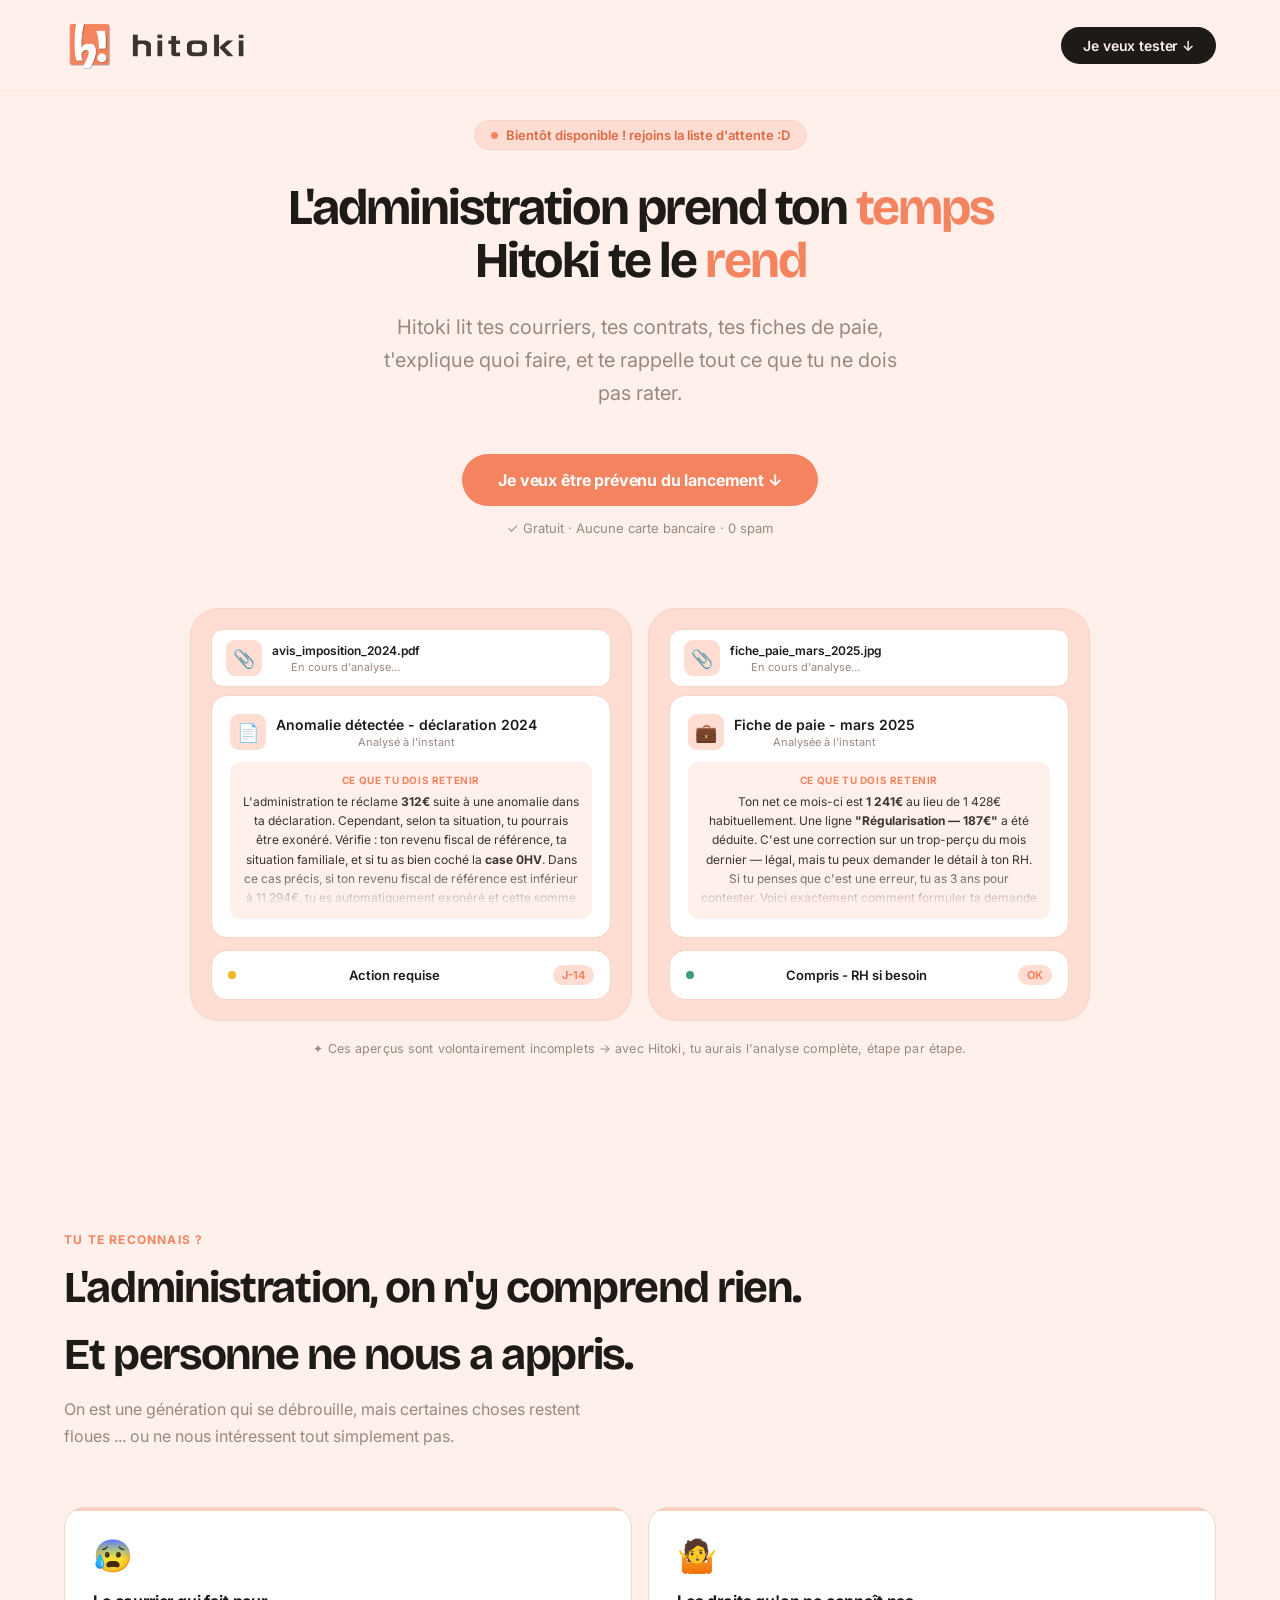
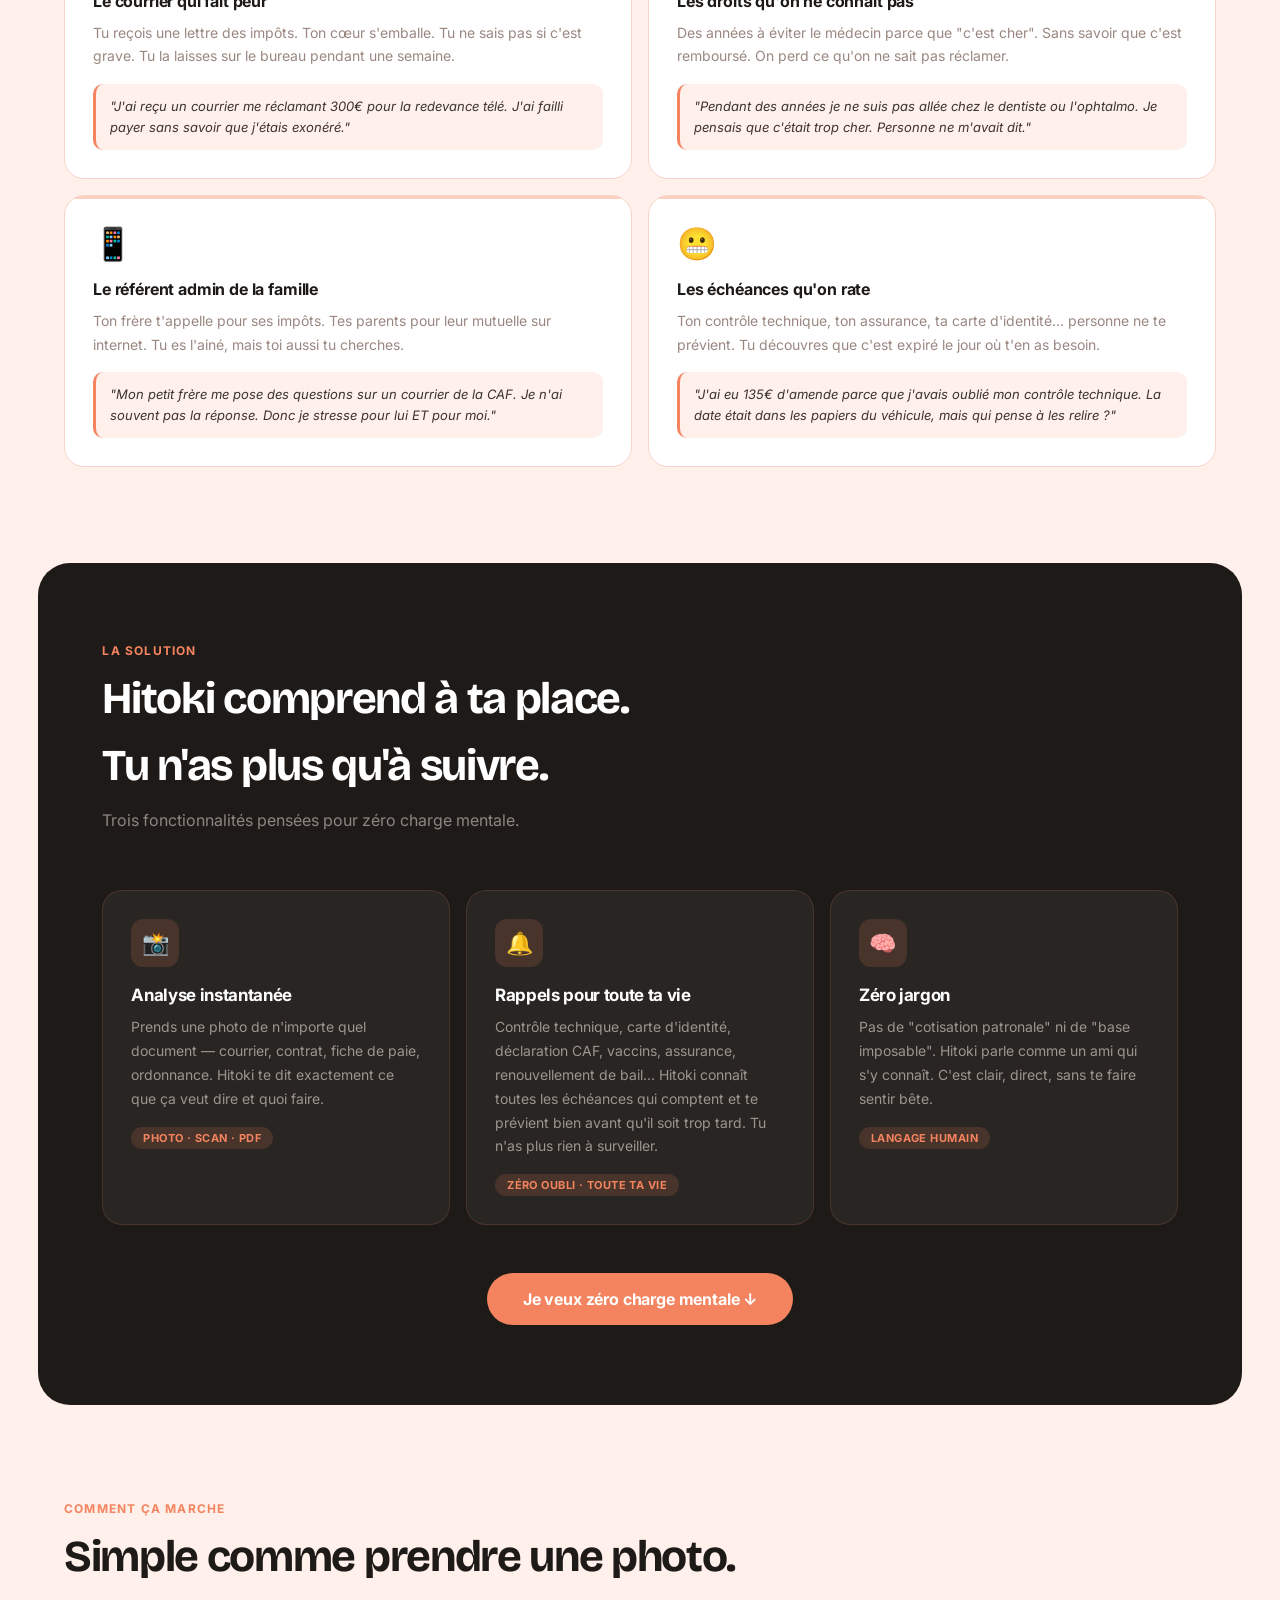
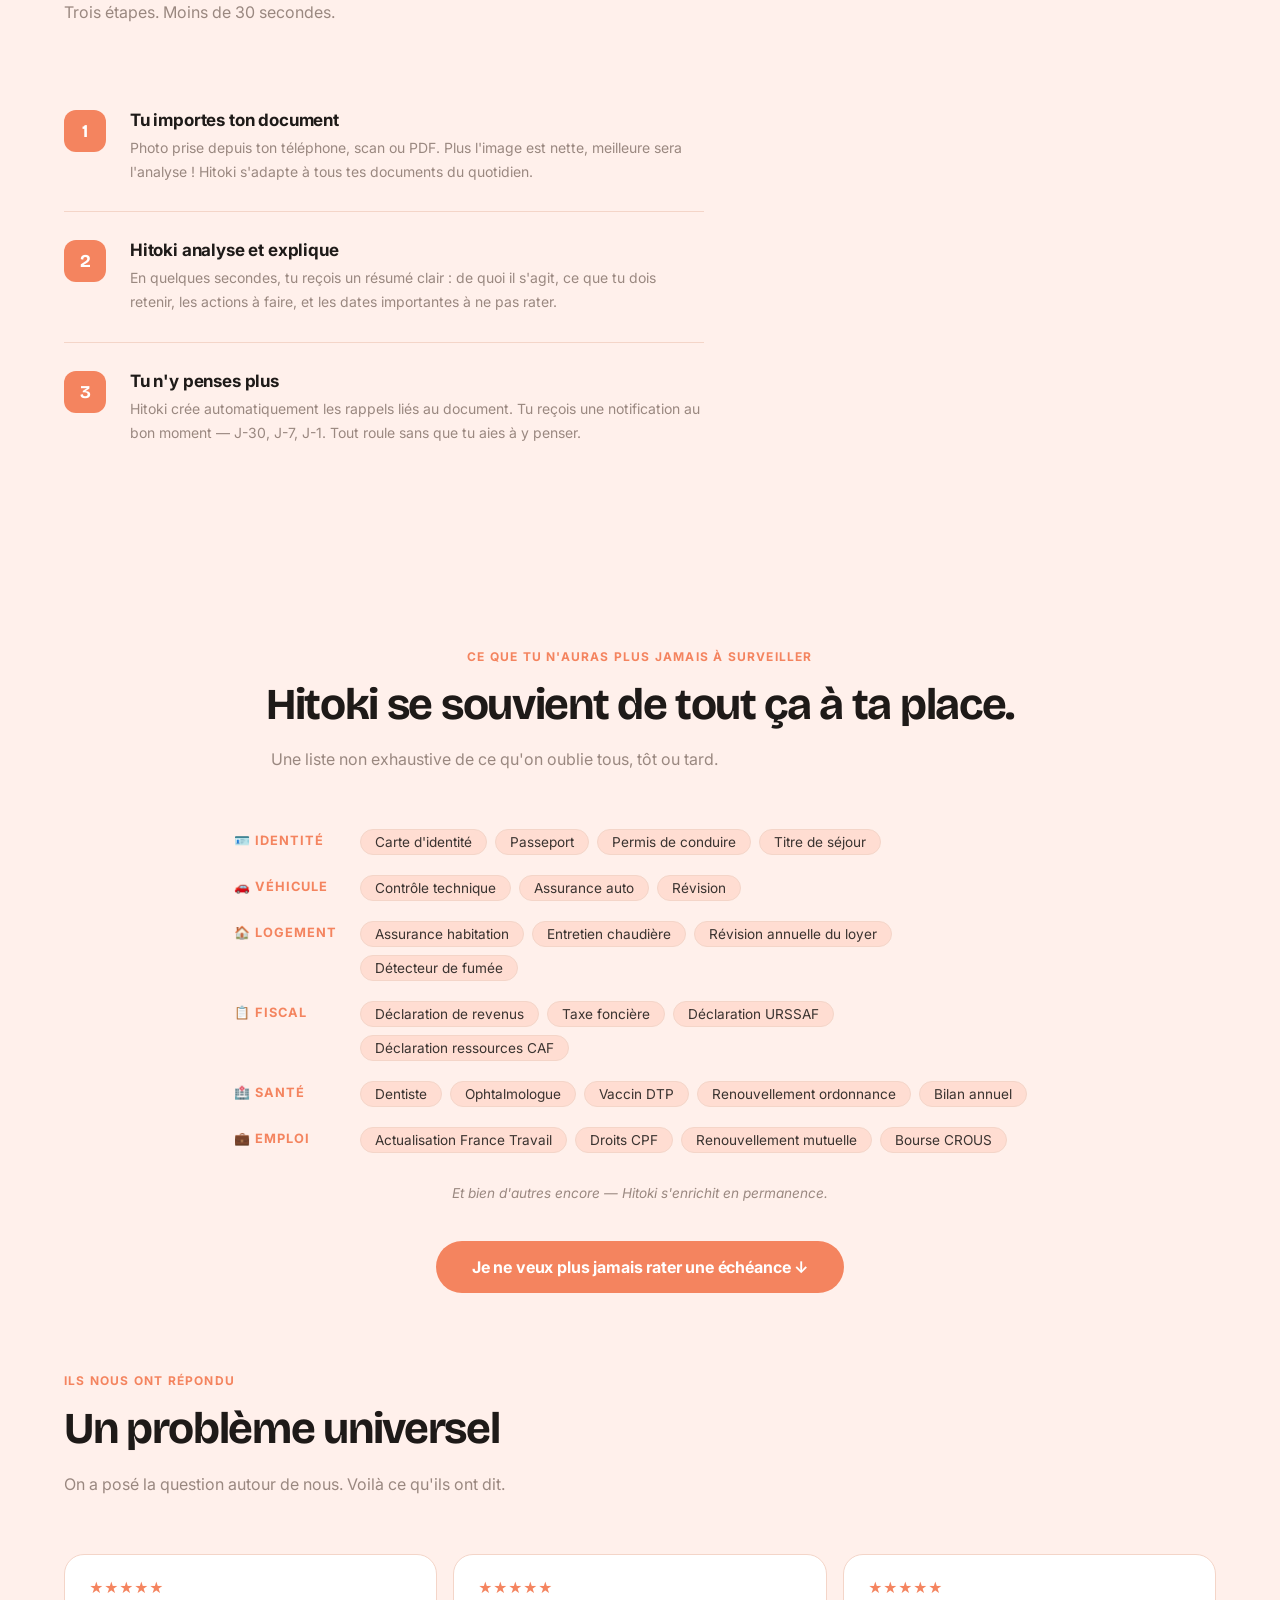
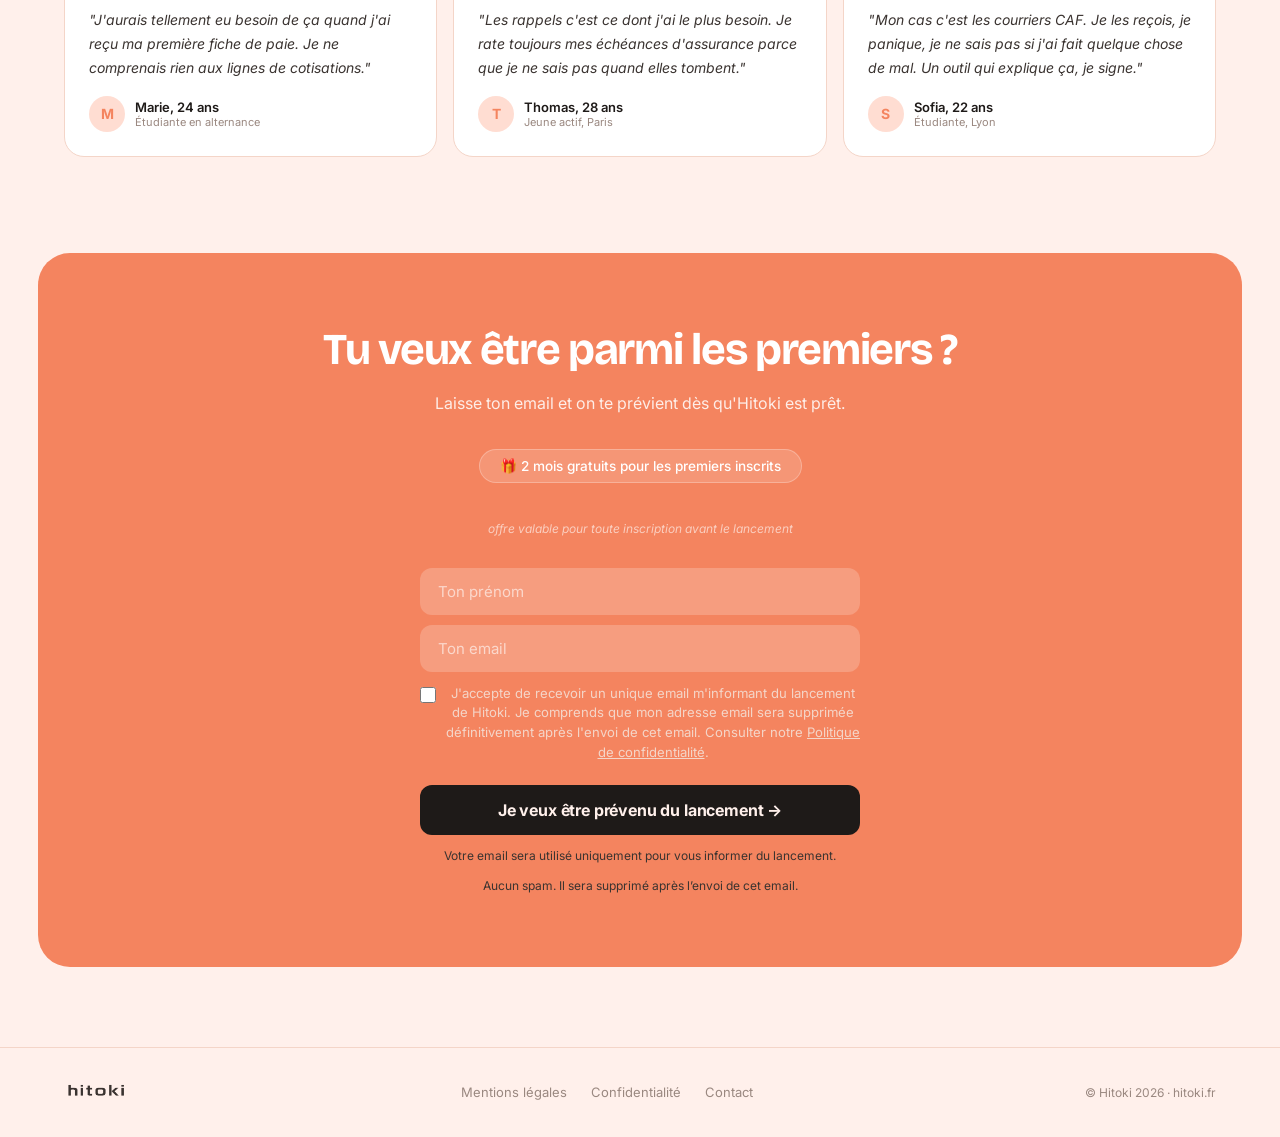
==== index.html @ a3e94599 "mise à jour consentement mail" ====
<!DOCTYPE html>
<html lang="fr">
<head>
  <meta charset="UTF-8">
  <meta name="viewport" content="width=device-width, initial-scale=1.0">
  <meta name="description" content="Hitoki lit tes courriers, contrats et fiches de paie, et t'explique quoi faire — sans jargon. Rejoins la liste d'attente et accède gratuitement à toutes les fonctionnalités pendant 2 mois.">
  <title>Hitoki — Vous avez dit administa-quoi ?</title>

  <!-- Fonts -->
  <link rel="preconnect" href="https://fonts.googleapis.com">
  <link rel="preconnect" href="https://fonts.gstatic.com" crossorigin>
  <link href="https://fonts.googleapis.com/css2?family=Bricolage+Grotesque:wght@400;500;600;700&family=Inter:wght@400;500;700&display=swap" rel="stylesheet">

  <!-- Styles -->
  <link rel="stylesheet" href="style.css">
</head>
<body>

<!-- ══════════════════════════════════════
     NAVBAR
     ══════════════════════════════════════ -->
<nav>
  <a href="index.html" class="logo">
    <img src="icone_hitoki_blanc.png" alt="Hitoki" height="50">
    <img src="logo_hitoki_brun.png" alt="Hitoki" height="40">
  </a>
  <a href="#formulaire" class="nav-cta">Je veux tester ↓</a>
</nav>

<!-- ══════════════════════════════════════
     HERO
     ══════════════════════════════════════ -->
<section class="hero">
  <div class="hero-badge">
    <span></span>
    Bientôt disponible ! rejoins la liste d'attente :D
  </div>

  <h1>L'administration prend ton <em>temps</em></h1>
  <h1>Hitoki te le <em>rend</em></h1>

  <p class="hero-sub">
    Hitoki lit tes courriers, tes contrats, tes fiches de paie, t'explique quoi faire, et te rappelle tout ce que tu ne dois pas rater.
  </p>

  <div class="hero-cta-group">
    <a href="#formulaire" class="btn-primary">
      Je veux être prévenu du lancement ↓
    </a>
    <p class="hero-reassurance">
      ✓ Gratuit · Aucune carte bancaire · 0 spam
    </p>
  </div>

  <div class="hero-visual hero-visual--two">

    <!-- Card 1 — Anomalie impôts -->
    <div class="phone-frame">
      <div class="phone-upload">
        <div class="upload-icon">📎</div>
        <div class="upload-info">
          <div class="upload-filename">avis_imposition_2024.pdf</div>
          <div class="upload-status">En cours d'analyse…</div>
        </div>
      </div>
      <div class="phone-doc">
        <div class="phone-doc-header">
          <div class="doc-icon">📄</div>
          <div>
            <div class="doc-title">Anomalie détectée - déclaration 2024</div>
            <div class="doc-sub">Analysé à l'instant</div>
          </div>
        </div>
        <div class="doc-result">
          <div class="doc-result-label">Ce que tu dois retenir</div>
          <div class="doc-result-text doc-result-fade">
            L'administration te réclame <strong>312€</strong> suite à une anomalie dans ta déclaration. Cependant, selon ta situation, tu pourrais être exonéré. Vérifie : ton revenu fiscal de référence, ta situation familiale, et si tu as bien coché la <strong>case 0HV</strong>. Dans ce cas précis, si ton revenu fiscal de référence est inférieur à 11 294€, tu es automatiquement exonéré et cette somme ne te sera pas réclamée. Pour le vérifier, rends-toi sur ton avis d'imposition page 2, ligne...
          </div>
        </div>
      </div>
      <div class="phone-reminder">
        <div class="reminder-dot"></div>
        <div class="reminder-text">Action requise</div>
        <div class="reminder-badge">J-14</div>
      </div>
    </div>

    <!-- Card 2 — Fiche de paie -->
    <div class="phone-frame">
      <div class="phone-upload">
        <div class="upload-icon">📎</div>
        <div class="upload-info">
          <div class="upload-filename">fiche_paie_mars_2025.jpg</div>
          <div class="upload-status">En cours d'analyse…</div>
        </div>
      </div>
      <div class="phone-doc">
        <div class="phone-doc-header">
          <div class="doc-icon">💼</div>
          <div>
            <div class="doc-title">Fiche de paie - mars 2025</div>
            <div class="doc-sub">Analysée à l'instant</div>
          </div>
        </div>
        <div class="doc-result">
          <div class="doc-result-label">Ce que tu dois retenir</div>
          <div class="doc-result-text doc-result-fade">
            Ton net ce mois-ci est <strong>1 241€</strong> au lieu de 1 428€ habituellement. Une ligne <strong>"Régularisation — 187€"</strong> a été déduite. C'est une correction sur un trop-perçu du mois dernier — légal, mais tu peux demander le détail à ton RH. Si tu penses que c'est une erreur, tu as 3 ans pour contester. Voici exactement comment formuler ta demande par écrit, ce à quoi tu as droit, et les délais légaux que ton employeur doit...
          </div>
        </div>
      </div>
      <div class="phone-reminder">
        <div class="reminder-dot" style="background: var(--green);"></div>
        <div class="reminder-text">Compris - RH si besoin</div>
        <div class="reminder-badge">OK</div>
      </div>
    </div>

  </div>

  <p class="hero-preview-note">✦ Ces aperçus sont volontairement incomplets → avec Hitoki, tu aurais l'analyse complète, étape par étape.</p>
</section>

<!-- ══════════════════════════════════════
     PROBLÈME
     ══════════════════════════════════════ -->
<section class="section">
  <div class="section-label">Tu te reconnais ?</div>
  <h2 class="section-title">L'administration, on n'y comprend rien.</h2>
  <h2 class="section-title">Et personne ne nous a appris.</h2>
  <p class="section-sub">On est une génération qui se débrouille, mais certaines choses restent floues ... ou ne nous intéressent tout simplement pas.</p>

  <div class="pain-grid pain-grid--2col">
    <div class="pain-card">
      <span class="pain-emoji">😰</span>
      <div class="pain-title">Le courrier qui fait peur</div>
      <div class="pain-text">Tu reçois une lettre des impôts. Ton cœur s'emballe. Tu ne sais pas si c'est grave. Tu la laisses sur le bureau pendant une semaine.</div>
      <div class="pain-quote">"J'ai reçu un courrier me réclamant 300€ pour la redevance télé. J'ai failli payer sans savoir que j'étais exonéré."</div>
    </div>
    <div class="pain-card">
      <span class="pain-emoji">🤷</span>
      <div class="pain-title">Les droits qu'on ne connaît pas</div>
      <div class="pain-text">Des années à éviter le médecin parce que "c'est cher". Sans savoir que c'est remboursé. On perd ce qu'on ne sait pas réclamer.</div>
      <div class="pain-quote">"Pendant des années je ne suis pas allée chez le dentiste ou l'ophtalmo. Je pensais que c'était trop cher. Personne ne m'avait dit."</div>
    </div>
    <div class="pain-card">
      <span class="pain-emoji">📱</span>
      <div class="pain-title">Le référent admin de la famille</div>
      <div class="pain-text">Ton frère t'appelle pour ses impôts. Tes parents pour leur mutuelle sur internet. Tu es l'ainé, mais toi aussi tu cherches.</div>
      <div class="pain-quote">"Mon petit frère me pose des questions sur un courrier de la CAF. Je n'ai souvent pas la réponse. Donc je stresse pour lui ET pour moi."</div>
    </div>
    <div class="pain-card">
      <span class="pain-emoji">😬</span>
      <div class="pain-title">Les échéances qu'on rate</div>
      <div class="pain-text">Ton contrôle technique, ton assurance, ta carte d'identité... personne ne te prévient. Tu découvres que c'est expiré le jour où t'en as besoin.</div>
      <div class="pain-quote">"J'ai eu 135€ d'amende parce que j'avais oublié mon contrôle technique. La date était dans les papiers du véhicule, mais qui pense à les relire ?"</div>
    </div>
  </div>
</section>

<!-- ══════════════════════════════════════
     SOLUTION
     ══════════════════════════════════════ -->
<div class="solution-bg">
  <div class="section-label">La solution</div>
  <h2 class="section-title">Hitoki comprend à ta place.</h2>
  <h2 class="section-title">Tu n'as plus qu'à suivre.</h2>
  <p class="section-sub">Trois fonctionnalités pensées pour zéro charge mentale.</p>

  <div class="features-grid">
    <div class="feature-card">
      <div class="feature-icon">📸</div>
      <div class="feature-title">Analyse instantanée</div>
      <div class="feature-text">Prends une photo de n'importe quel document — courrier, contrat, fiche de paie, ordonnance. Hitoki te dit exactement ce que ça veut dire et quoi faire.</div>
      <span class="feature-tag">Photo · Scan · PDF</span>
    </div>
    <div class="feature-card">
      <div class="feature-icon">🔔</div>
      <div class="feature-title">Rappels pour toute ta vie</div>
      <div class="feature-text">Contrôle technique, carte d'identité, déclaration CAF, vaccins, assurance, renouvellement de bail... Hitoki connaît toutes les échéances qui comptent et te prévient bien avant qu'il soit trop tard. Tu n'as plus rien à surveiller.</div>
      <span class="feature-tag">Zéro oubli · Toute ta vie</span>
    </div>
    <div class="feature-card">
      <div class="feature-icon">🧠</div>
      <div class="feature-title">Zéro jargon</div>
      <div class="feature-text">Pas de "cotisation patronale" ni de "base imposable". Hitoki parle comme un ami qui s'y connaît. C'est clair, direct, sans te faire sentir bête.</div>
      <span class="feature-tag">Langage humain</span>
    </div>
  </div>

  <div style="text-align: center; margin-top: 48px;">
    <a href="#formulaire" class="btn-primary">Je veux zéro charge mentale ↓</a>
  </div>
</div>

<!-- ══════════════════════════════════════
     COMMENT ÇA MARCHE
     ══════════════════════════════════════ -->
<section class="section">
  <div class="section-label">Comment ça marche</div>
  <h2 class="section-title">Simple comme prendre une photo.</h2>
  <p class="section-sub">Trois étapes. Moins de 30 secondes.</p>

  <div class="steps">
    <div class="step">
      <div class="step-num">1</div>
      <div class="step-content">
        <div class="step-title">Tu importes ton document</div>
        <div class="step-text">Photo prise depuis ton téléphone, scan ou PDF. Plus l'image est nette, meilleure sera l'analyse ! Hitoki s'adapte à tous tes documents du quotidien.</div>
      </div>
    </div>
    <div class="step">
      <div class="step-num">2</div>
      <div class="step-content">
        <div class="step-title">Hitoki analyse et explique</div>
        <div class="step-text">En quelques secondes, tu reçois un résumé clair : de quoi il s'agit, ce que tu dois retenir, les actions à faire, et les dates importantes à ne pas rater.</div>
      </div>
    </div>
    <div class="step">
      <div class="step-num">3</div>
      <div class="step-content">
        <div class="step-title">Tu n'y penses plus</div>
        <div class="step-text">Hitoki crée automatiquement les rappels liés au document. Tu reçois une notification au bon moment — J-30, J-7, J-1. Tout roule sans que tu aies à y penser.</div>
      </div>
    </div>
  </div>
</section>

<!-- ══════════════════════════════════════
     RAPPELS — liste
     ══════════════════════════════════════ -->
<section class="reminders-section">
  <div class="section-label">Ce que tu n'auras plus jamais à surveiller</div>
  <h2 class="section-title">Hitoki se souvient de tout ça à ta place.</h2>
  <p class="section-sub">Une liste non exhaustive de ce qu'on oublie tous, tôt ou tard.</p>

  <div class="reminders-categories">
    <div class="reminder-category">
      <div class="reminder-category-label">🪪 Identité</div>
      <div class="reminder-tags">
        <span class="reminder-tag">Carte d'identité</span>
        <span class="reminder-tag">Passeport</span>
        <span class="reminder-tag">Permis de conduire</span>
        <span class="reminder-tag">Titre de séjour</span>
      </div>
    </div>
    <div class="reminder-category">
      <div class="reminder-category-label">🚗 Véhicule</div>
      <div class="reminder-tags">
        <span class="reminder-tag">Contrôle technique</span>
        <span class="reminder-tag">Assurance auto</span>
        <span class="reminder-tag">Révision</span>
      </div>
    </div>
    <div class="reminder-category">
      <div class="reminder-category-label">🏠 Logement</div>
      <div class="reminder-tags">
        <span class="reminder-tag">Assurance habitation</span>
        <span class="reminder-tag">Entretien chaudière</span>
        <span class="reminder-tag">Révision annuelle du loyer</span>
        <span class="reminder-tag">Détecteur de fumée</span>
      </div>
    </div>
    <div class="reminder-category">
      <div class="reminder-category-label">📋 Fiscal</div>
      <div class="reminder-tags">
        <span class="reminder-tag">Déclaration de revenus</span>
        <span class="reminder-tag">Taxe foncière</span>
        <span class="reminder-tag">Déclaration URSSAF</span>
        <span class="reminder-tag">Déclaration ressources CAF</span>
      </div>
    </div>
    <div class="reminder-category">
      <div class="reminder-category-label">🏥 Santé</div>
      <div class="reminder-tags">
        <span class="reminder-tag">Dentiste</span>
        <span class="reminder-tag">Ophtalmologue</span>
        <span class="reminder-tag">Vaccin DTP</span>
        <span class="reminder-tag">Renouvellement ordonnance</span>
        <span class="reminder-tag">Bilan annuel</span>
      </div>
    </div>
    <div class="reminder-category">
      <div class="reminder-category-label">💼 Emploi</div>
      <div class="reminder-tags">
        <span class="reminder-tag">Actualisation France Travail</span>
        <span class="reminder-tag">Droits CPF</span>
        <span class="reminder-tag">Renouvellement mutuelle</span>
        <span class="reminder-tag">Bourse CROUS</span>
      </div>
    </div>
  </div>

  <p class="reminders-note">Et bien d'autres encore — Hitoki s'enrichit en permanence.</p>

  <div style="text-align: center; margin-top: 40px;">
    <a href="#formulaire" class="btn-primary">Je ne veux plus jamais rater une échéance ↓</a>
  </div>
</section>

<!-- ══════════════════════════════════════
     SOCIAL PROOF
     ══════════════════════════════════════ -->
<section class="section" style="padding-top: 0;">
  <div class="section-label">Ils nous ont répondu</div>
  <h2 class="section-title">Un problème universel</h2>
  <p class="section-sub">On a posé la question autour de nous. Voilà ce qu'ils ont dit.</p>

  <div class="proof-grid">
    <div class="proof-card">
      <div class="proof-stars">★★★★★</div>
      <div class="proof-text">"J'aurais tellement eu besoin de ça quand j'ai reçu ma première fiche de paie. Je ne comprenais rien aux lignes de cotisations."</div>
      <div class="proof-author">
        <div class="proof-avatar">M</div>
        <div>
          <div class="proof-name">Marie, 24 ans</div>
          <div class="proof-meta">Étudiante en alternance</div>
        </div>
      </div>
    </div>
    <div class="proof-card">
      <div class="proof-stars">★★★★★</div>
      <div class="proof-text">"Les rappels c'est ce dont j'ai le plus besoin. Je rate toujours mes échéances d'assurance parce que je ne sais pas quand elles tombent."</div>
      <div class="proof-author">
        <div class="proof-avatar">T</div>
        <div>
          <div class="proof-name">Thomas, 28 ans</div>
          <div class="proof-meta">Jeune actif, Paris</div>
        </div>
      </div>
    </div>
    <div class="proof-card">
      <div class="proof-stars">★★★★★</div>
      <div class="proof-text">"Mon cas c'est les courriers CAF. Je les reçois, je panique, je ne sais pas si j'ai fait quelque chose de mal. Un outil qui explique ça, je signe."</div>
      <div class="proof-author">
        <div class="proof-avatar">S</div>
        <div>
          <div class="proof-name">Sofia, 22 ans</div>
          <div class="proof-meta">Étudiante, Lyon</div>
        </div>
      </div>
    </div>
  </div>
</section>

<!-- ══════════════════════════════════════
     FORMULAIRE (Formspree)
     ══════════════════════════════════════ -->
<div class="form-section" id="formulaire">
  <h2 class="section-title">Tu veux être parmi les premiers ?</h2>
  <p class="form-intro">Laisse ton email et on te prévient dès qu'Hitoki est prêt.</p>
  <span class="form-offer">🎁 2 mois gratuits pour les premiers inscrits</span>
  <span class="form-offer-note">offre valable pour toute inscription avant le lancement</span>

  <div class="form-wrapper">
    <form id="form-container">
      <input type="hidden" name="access_key" value="69e9583b-8713-4d02-9dc2-13e078edf11e">
      <input type="hidden" name="subject"    value="Nouvelle inscription — liste d'attente Hitoki">
      <input type="hidden" name="source"     value="landing_page_v1">
      <input type="hidden" name="consent_version" value="1.0">
      <div class="form-row">
        <input type="text"  class="form-input" name="prenom"  placeholder="Ton prénom" required>
        <input type="email" class="form-input" name="email"   placeholder="Ton email"  required>
      </div>
      <label class="form-consent">
        <input type="checkbox" name="consent" required>
        <span>J'accepte de recevoir un unique email m'informant du lancement de Hitoki. Je comprends que mon adresse email sera supprimée définitivement après l'envoi de cet email. Consulter notre  <a href="confidentialite.html" target="_blank">Politique de confidentialité</a>.</span>
      </label>
      <button type="submit" class="form-submit">
        Je veux être prévenu du lancement →
      </button>
      <p class="form-legal">
        Votre email sera utilisé uniquement pour vous informer du lancement. 
      </p>
      <p class="form-legal">
        Aucun spam. Il sera supprimé après l’envoi de cet email.
      </p>
    </form>

    <div class="confirmation" id="confirmation">
      <div class="confirmation-icon">🎉</div>
      <div class="confirmation-title">Tu es sur la liste !</div>
      <div class="confirmation-text">On te prévient dès qu'Hitoki est prêt. Tu seras parmi les premiers à tester gratuitement.</div>
    </div>
  </div>
</div>

<button id="back-to-top" onclick="window.scrollTo({top:0, behavior:'smooth'})" title="Retour en haut">↑</button>

<!-- ══════════════════════════════════════
     FOOTER
     ══════════════════════════════════════ -->
<footer>
  <div class="footer-logo">
    <img src="logo_hitoki_brun.png" alt="Hitoki" height="20">
  </div>
  <div class="footer-links">
    <a href="mentions-legales.html">Mentions légales</a>
    <a href="confidentialite.html">Confidentialité</a>
    <a href="contact.html">Contact</a>
  </div>
  <div class="footer-copy">© Hitoki 2026 · hitoki.fr</div>
</footer>

<!-- ══════════════════════════════════════
     SCRIPT — Formspree AJAX
     ══════════════════════════════════════ -->
<script>
  const backToTop = document.getElementById('back-to-top');
  window.addEventListener('scroll', () => {
    backToTop.classList.toggle('visible', window.scrollY > 400);
  });

  const form = document.getElementById('form-container');
  const confirmation = document.getElementById('confirmation');

  form.addEventListener('submit', async function (e) {
    e.preventDefault();

    const data = new FormData(form);
    const object = Object.fromEntries(data);
    const json = JSON.stringify(object);

    try {
      const res = await fetch('https://api.web3forms.com/submit', {
        method: 'POST',
        headers: {
          'Content-Type': 'application/json',
          'Accept': 'application/json'
        },
        body: json
      });

      const result = await res.json();

      if (result.success) {
        form.style.display = 'none';
        confirmation.style.display = 'flex';
      } else {
        alert('Une erreur est survenue. Réessaie dans quelques instants.');
      }
    } catch (err) {
      alert('Impossible d\'envoyer le formulaire. Vérifie ta connexion.');
    }
  });
</script>

</body>
</html>
---- style.css ----
/* ═══════════════════════════════════════════
   HITOKI — style.css
   Palette, typographie, layout, composants
   ═══════════════════════════════════════════ */

/* ── VARIABLES ── */
:root {
  --orange:      #F4845F;
  --orange-dark: #E06840;
  --peach-bg:    #FFF0EB;
  --peach-mid:   #FFDDD2;
  --peach-dark:  #F4D5C8;
  --night:       #1E1A18;
  --night-soft:  #3A3330;
  --muted:       #9A8880;
  --green:       #3D9A7A;
  --amber:       #F0B429;
}

/* ── RESET ── */
*, *::before, *::after { box-sizing: border-box; margin: 0; padding: 0; }
html { scroll-behavior: smooth; }

/* ── BASE ── */
body {
  font-family: 'Inter', sans-serif;
  background: var(--peach-bg);
  color: var(--night);
  overflow-x: hidden;
}

/* ═══════════════════════════════════════════
   NAVBAR
   ═══════════════════════════════════════════ */
nav {
  position: fixed; top: 0; left: 0; right: 0; z-index: 100;
  display: flex; align-items: center; justify-content: space-between;
  padding: 20px 5%;
  background: rgba(255, 240, 235, 0.85);
  backdrop-filter: blur(12px);
  border-bottom: 1px solid rgba(244, 133, 95, 0.12);
}

.logo {
  display: flex; align-items: center; gap: 10px;
  font-family: 'Shippori Mincho', sans-serif;
  font-size: 22px; font-weight: 700;
  color: var(--night); text-decoration: none;
  letter-spacing: -0.03em;
}

.nav-cta {
  background: var(--night);
  color: var(--peach-bg);
  padding: 10px 22px;
  border-radius: 99px;
  font-size: 14px; font-weight: 600;
  text-decoration: none;
  transition: background 0.2s, transform 0.15s;
  letter-spacing: -0.01em;
}
.nav-cta:hover { background: var(--night-soft); transform: translateY(-1px); }

/* ═══════════════════════════════════════════
   HERO
   ═══════════════════════════════════════════ */
.hero {
  min-height: 100vh;
  display: flex; flex-direction: column;
  align-items: center; justify-content: center;
  text-align: center;
  padding: 120px 5% 80px;
}

.hero-badge {
  display: inline-flex; align-items: center; gap: 8px;
  background: var(--peach-mid);
  border: 1px solid var(--peach-dark);
  border-radius: 99px;
  padding: 6px 16px;
  font-size: 13px; font-weight: 600;
  color: var(--orange-dark);
  margin-bottom: 32px;
  animation: fadeUp 0.6s ease both;
}

.hero-badge span {
  width: 7px; height: 7px;
  background: var(--orange);
  border-radius: 50%;
  animation: pulse 2s ease infinite;
}

.hero h1 {
  font-family: 'Bricolage Grotesque', sans-serif;
  font-size: clamp(42px, 7vw, 50px);
  font-weight: 700;
  line-height: 1.05;
  letter-spacing: -0.04em;
  color: var(--night);
  max-width: 820px;
  animation: fadeUp 0.7s ease 0.1s both;
}

.hero h1 em {
  font-style: normal;
  color: var(--orange);
}

.hero-sub {
  font-size: clamp(16px, 2.2vw, 20px);
  color: var(--muted);
  max-width: 520px;
  line-height: 1.65;
  margin: 24px auto 44px;
  font-weight: 400;
  animation: fadeUp 0.7s ease 0.2s both;
}

.hero-cta-group {
  display: flex; flex-direction: column; align-items: center; gap: 14px;
  animation: fadeUp 0.7s ease 0.3s both;
}

.btn-primary {
  display: inline-flex; align-items: center; gap: 8px;
  background: var(--orange);
  color: white;
  padding: 16px 36px;
  border-radius: 99px;
  font-size: 16px; font-weight: 700;
  text-decoration: none;
  transition: background 0.2s, transform 0.15s;
  letter-spacing: -0.01em;
}
.btn-primary:hover { background: var(--orange-dark); transform: translateY(-2px); }

.hero-reassurance {
  font-size: 13px; color: var(--muted);
  display: flex; align-items: center; gap: 6px;
}

/* ── HERO VISUAL ── */
.hero-visual {
  margin-top: 72px;
  width: 100%; max-width: 480px;
  animation: fadeUp 0.8s ease 0.4s both;
}

.hero-visual--two {
  max-width: 900px;
  display: grid;
  grid-template-columns: 1fr 1fr;
  gap: 16px;
}

@media (max-width: 720px) {
  .hero-visual--two {
    grid-template-columns: 1fr;
    max-width: 480px;
  }
}

.phone-frame {
  background: var(--peach-mid);
  border-radius: 28px;
  border: 1px solid var(--peach-dark);
  padding: 20px;
}

/* ── UPLOAD FRAME ── */
.phone-upload {
  background: white;
  border-radius: 12px;
  padding: 10px 14px;
  border: 1px solid var(--peach-dark);
  margin-bottom: 8px;
  display: flex;
  align-items: center;
  gap: 10px;
}

.upload-icon {
  width: 36px; height: 36px;
  background: var(--peach-mid);
  border-radius: 9px;
  display: flex; align-items: center; justify-content: center;
  font-size: 18px;
  flex-shrink: 0;
}

.upload-filename {
  font-size: 12px;
  font-weight: 600;
  color: var(--night);
  white-space: nowrap;
  overflow: hidden;
  text-overflow: ellipsis;
}

.upload-status {
  font-size: 11px;
  color: var(--muted);
  margin-top: 2px;
}

.phone-doc {
  background: white;
  border-radius: 16px;
  padding: 18px;
  border: 1px solid var(--peach-dark);
  margin-bottom: 12px;
}

.phone-doc-header {
  display: flex; align-items: center; gap: 10px;
  margin-bottom: 12px;
}

.doc-icon {
  width: 36px; height: 36px;
  background: var(--peach-mid);
  border-radius: 9px;
  display: flex; align-items: center; justify-content: center;
  font-size: 18px;
}

.doc-title { font-size: 14px; font-weight: 600; color: var(--night); }
.doc-sub   { font-size: 11px; color: var(--muted); margin-top: 2px; }

.doc-result {
  background: var(--peach-bg);
  border-radius: 10px;
  padding: 12px;
}

.doc-result-label {
  font-size: 10px; font-weight: 700;
  color: var(--orange);
  text-transform: uppercase;
  letter-spacing: 0.06em;
  margin-bottom: 6px;
}

.doc-result-text {
  font-size: 12px; color: var(--night-soft);
  line-height: 1.6;
}

.doc-result-fade {
  position: relative;
  max-height: 115px;
  overflow: hidden;
}

.doc-result-fade::after {
  content: '';
  position: absolute;
  bottom: 0;
  left: 0;
  right: 0;
  height: 40px;
  background: linear-gradient(to bottom, transparent, var(--peach-bg));
}

.hero-preview-note {
  text-align: center;
  font-size: 0.78rem;
  color: var(--muted);
  margin-top: 20px;
  letter-spacing: 0.01em;
}

.phone-reminder {
  background: white;
  border-radius: 16px;
  padding: 14px 16px;
  border: 1px solid var(--peach-dark);
  display: flex; align-items: center; gap: 12px;
}

.reminder-dot   { width: 8px; height: 8px; border-radius: 50%; background: var(--amber); flex-shrink: 0; }
.reminder-text  { font-size: 13px; font-weight: 600; color: var(--night); flex: 1; }
.reminder-badge {
  background: var(--peach-mid);
  color: var(--orange);
  font-size: 11px; font-weight: 700;
  padding: 3px 9px; border-radius: 99px;
}

/* ═══════════════════════════════════════════
   SECTIONS GÉNÉRIQUES
   ═══════════════════════════════════════════ */
.section { padding: 96px 5%; }

.section-label {
  font-size: 12px; font-weight: 700;
  color: var(--orange);
  text-transform: uppercase;
  letter-spacing: 0.1em;
  margin-bottom: 16px;
}

.section-title {
  font-family: 'Bricolage Grotesque', sans-serif;
  font-size: clamp(28px, 4vw, 44px);
  font-weight: 700;
  letter-spacing: -0.03em;
  line-height: 1.15;
  color: var(--night);
  margin-bottom: 16px;
}

.section-sub {
  font-size: 16px; color: var(--muted);
  max-width: 520px; line-height: 1.7;
  margin-bottom: 56px;
}

/* ═══════════════════════════════════════════
   PROBLÈME — Pain cards
   ═══════════════════════════════════════════ */
.pain-grid {
  display: grid;
  grid-template-columns: repeat(auto-fit, minmax(280px, 1fr));
  gap: 16px;
}

.pain-card {
  background: white;
  border-radius: 20px;
  padding: 28px;
  border: 1px solid var(--peach-dark);
  position: relative;
  overflow: hidden;
  transition: transform 0.2s;
}
.pain-card:hover { transform: translateY(-3px); }

.pain-card::before {
  content: '';
  position: absolute; top: 0; left: 0; right: 0;
  height: 3px;
  background: var(--orange);
  opacity: 0.4;
}

.pain-emoji { font-size: 32px; margin-bottom: 16px; display: block; }
.pain-title { font-size: 16px; font-weight: 700; color: var(--night); margin-bottom: 10px; letter-spacing: -0.01em; }
.pain-text  { font-size: 14px; color: var(--muted); line-height: 1.7; }

.pain-quote {
  margin-top: 16px;
  padding: 12px 14px;
  background: var(--peach-bg);
  border-radius: 10px;
  font-size: 13px;
  color: var(--night-soft);
  font-style: italic;
  line-height: 1.6;
  border-left: 3px solid var(--orange);
}

/* ═══════════════════════════════════════════
   SOLUTION — Dark block
   ═══════════════════════════════════════════ */
.solution-bg {
  background: var(--night);
  border-radius: 32px;
  margin: 0 3%;
  padding: 80px 5%;
}

.solution-bg .section-label { color: var(--orange); }
.solution-bg .section-title { color: white; }
.solution-bg .section-sub   { color: rgba(255, 240, 235, 0.5); }

.features-grid {
  display: grid;
  grid-template-columns: repeat(auto-fit, minmax(260px, 1fr));
  gap: 16px;
}

.feature-card {
  background: rgba(255, 240, 235, 0.05);
  border: 1px solid rgba(244, 133, 95, 0.15);
  border-radius: 20px;
  padding: 28px;
  transition: background 0.2s, transform 0.2s;
}
.feature-card:hover {
  background: rgba(255, 240, 235, 0.08);
  transform: translateY(-3px);
}

.feature-icon {
  width: 48px; height: 48px;
  background: rgba(244, 133, 95, 0.15);
  border-radius: 12px;
  display: flex; align-items: center; justify-content: center;
  font-size: 22px;
  margin-bottom: 18px;
}

.feature-title {
  font-size: 17px; font-weight: 700;
  color: white;
  margin-bottom: 10px;
  letter-spacing: -0.02em;
}

.feature-text {
  font-size: 14px;
  color: rgba(255, 240, 235, 0.55);
  line-height: 1.7;
}

.feature-tag {
  display: inline-block;
  margin-top: 16px;
  background: rgba(244, 133, 95, 0.15);
  color: var(--orange);
  font-size: 11px; font-weight: 700;
  padding: 4px 12px; border-radius: 99px;
  letter-spacing: 0.04em;
  text-transform: uppercase;
}

/* ═══════════════════════════════════════════
   COMMENT ÇA MARCHE — Steps
   ═══════════════════════════════════════════ */
.steps { display: flex; flex-direction: column; max-width: 640px; }

.step {
  display: flex; gap: 24px;
  padding: 28px 0;
  border-bottom: 1px solid var(--peach-dark);
}
.step:last-child { border-bottom: none; }

.step-num {
  width: 42px; height: 42px;
  background: var(--orange);
  border-radius: 12px;
  display: flex; align-items: center; justify-content: center;
  font-family: 'Bricolage Grotesque', sans-serif;
  font-size: 18px; font-weight: 700;
  color: white;
  flex-shrink: 0;
}

.step-title { font-size: 17px; font-weight: 700; color: var(--night); margin-bottom: 6px; letter-spacing: -0.01em; }
.step-text  { font-size: 14px; color: var(--muted); line-height: 1.7; }

/* ═══════════════════════════════════════════
   SOCIAL PROOF
   ═══════════════════════════════════════════ */
.proof-grid {
  display: grid;
  grid-template-columns: repeat(auto-fit, minmax(260px, 1fr));
  gap: 16px;
}

.proof-card {
  background: white;
  border-radius: 20px;
  padding: 24px;
  border: 1px solid var(--peach-dark);
}

.proof-stars  { color: var(--orange); font-size: 14px; margin-bottom: 12px; }
.proof-text   { font-size: 14px; color: var(--night-soft); line-height: 1.7; font-style: italic; margin-bottom: 16px; }
.proof-author { display: flex; align-items: center; gap: 10px; }

.proof-avatar {
  width: 36px; height: 36px;
  border-radius: 50%;
  background: var(--peach-mid);
  display: flex; align-items: center; justify-content: center;
  font-size: 14px; font-weight: 700;
  color: var(--orange);
}

.proof-name { font-size: 13px; font-weight: 600; color: var(--night); }
.proof-meta { font-size: 11px; color: var(--muted); }

/* ═══════════════════════════════════════════
   FORMULAIRE
   ═══════════════════════════════════════════ */
.form-section {
  background: var(--orange);
  border-radius: 32px;
  margin: 0 3% 80px;
  padding: 72px 5%;
  text-align: center;
}

.form-section .section-title {
  color: white;
  margin: 0 auto 16px;
}

.form-section .form-intro {
  color: rgba(255, 255, 255, 0.85);
  font-size: 1rem;
  line-height: 1.6;
  max-width: 420px;
  margin: 0 auto 32px;
}

.form-section .form-offer {
  display: inline-block;
  background: rgba(255, 255, 255, 0.15);
  border: 1px solid rgba(255, 255, 255, 0.25);
  border-radius: 20px;
  padding: 8px 20px;
  color: white;
  font-size: 0.85rem;
  font-weight: 500;
  margin-bottom: 32px;
}

.form-offer-note {
  display: block;
  color: rgba(255, 255, 255, 0.6);
  font-size: 0.75rem;
  font-style: italic;
  margin-bottom: 32px;
  margin-top: 6px;
}

.form-wrapper { max-width: 440px; margin: 0 auto; }

.form-row {
  display: flex; flex-direction: column; gap: 10px;
  margin-bottom: 10px;
}

.form-input {
  width: 100%;
  padding: 14px 18px;
  border-radius: 12px;
  border: none;
  background: rgba(255, 255, 255, 0.2);
  color: white;
  font-size: 15px;
  font-family: 'Inter', sans-serif;
  outline: none;
  transition: background 0.2s;
}
.form-input::placeholder { color: rgba(255, 255, 255, 0.6); }
.form-input:focus        { background: rgba(255, 255, 255, 0.28); }

.form-submit {
  width: 100%;
  padding: 15px;
  border-radius: 12px;
  border: none;
  background: var(--night);
  color: var(--peach-bg);
  font-size: 16px; font-weight: 700;
  font-family: 'Inter', sans-serif;
  cursor: pointer;
  transition: background 0.2s, transform 0.15s;
  letter-spacing: -0.01em;
  margin-top: 10px;
}
.form-submit:hover { background: var(--night-soft); transform: translateY(-1px); }

.form-legal {
  font-size: 12px;
  color: var(--night-soft);
  margin-top: 12px;
  line-height: 1.5;
}

/* ── CONFIRMATION ── */
.confirmation {
  display: none;
  flex-direction: column; align-items: center; gap: 12px;
  padding: 24px;
  background: rgba(255, 255, 255, 0.15);
  border-radius: 16px;
  color: white;
}
.confirmation-icon  { font-size: 40px; }
.confirmation-title { font-size: 20px; font-weight: 700; }
.confirmation-text  { font-size: 14px; opacity: 0.8; }

/* ═══════════════════════════════════════════
   FOOTER
   ═══════════════════════════════════════════ */
footer {
  padding: 32px 5%;
  display: flex; align-items: center; justify-content: space-between;
  flex-wrap: wrap; gap: 12px;
  border-top: 1px solid var(--peach-dark);
}

.footer-logo {
  font-family: 'Bricolage Grotesque', sans-serif;
  font-size: 18px; font-weight: 700;
  color: var(--night);
  letter-spacing: -0.03em;
}

.footer-links     { display: flex; gap: 24px; }
.footer-links a   { font-size: 13px; color: var(--muted); text-decoration: none; transition: color 0.2s; }
.footer-links a:hover { color: var(--night); }
.footer-copy      { font-size: 12px; color: var(--muted); }

/* ═══════════════════════════════════════════
   PAGES LÉGALES
   ═══════════════════════════════════════════ */
.legal-page {
  max-width: 720px;
  margin: 0 auto;
  padding: 140px 5% 80px;
}

.legal-page h1 {
  font-family: 'Bricolage Grotesque', sans-serif;
  font-size: clamp(28px, 4vw, 42px);
  font-weight: 700;
  letter-spacing: -0.03em;
  color: var(--night);
  margin-bottom: 8px;
}

.legal-page .legal-date {
  font-size: 13px;
  color: var(--muted);
  margin-bottom: 48px;
}

.legal-page h2 {
  font-family: 'Bricolage Grotesque', sans-serif;
  font-size: 18px; font-weight: 700;
  color: var(--night);
  letter-spacing: -0.02em;
  margin: 36px 0 12px;
}

.legal-page p,
.legal-page li {
  font-size: 15px;
  color: var(--night-soft);
  line-height: 1.8;
  margin-bottom: 12px;
}

.legal-page ul {
  padding-left: 20px;
  margin-bottom: 12px;
}

.legal-page a {
  color: var(--orange);
  text-decoration: none;
}
.legal-page a:hover { text-decoration: underline; }

/* Contact form */
.contact-form { display: flex; flex-direction: column; gap: 16px; margin-top: 32px; }

.contact-form input,
.contact-form textarea {
  width: 100%;
  padding: 14px 18px;
  border-radius: 12px;
  border: 1px solid var(--peach-dark);
  background: white;
  color: var(--night);
  font-size: 15px;
  font-family: 'Inter', sans-serif;
  outline: none;
  transition: border-color 0.2s;
  resize: vertical;
}
.contact-form input:focus,
.contact-form textarea:focus { border-color: var(--orange); }

.contact-form textarea { min-height: 140px; }

.contact-form button {
  align-self: flex-start;
  padding: 14px 32px;
  border-radius: 99px;
  border: none;
  background: var(--orange);
  color: white;
  font-size: 15px; font-weight: 700;
  font-family: 'Inter', sans-serif;
  cursor: pointer;
  transition: background 0.2s, transform 0.15s;
}
.contact-form button:hover { background: var(--orange-dark); transform: translateY(-1px); }

/* ═══════════════════════════════════════════
   ANIMATIONS
   ═══════════════════════════════════════════ */
@keyframes fadeUp {
  from { opacity: 0; transform: translateY(24px); }
  to   { opacity: 1; transform: translateY(0); }
}

@keyframes pulse {
  0%, 100% { opacity: 1; transform: scale(1); }
  50%       { opacity: 0.6; transform: scale(0.8); }
}

/* ═══════════════════════════════════════════
   RESPONSIVE
   ═══════════════════════════════════════════ */
@media (max-width: 640px) {
  nav                             { padding: 14px 4%; }
  .section                        { padding: 64px 4%; }
  .solution-bg, .form-section     { margin: 0 2%; padding: 56px 4%; }
  footer                          { padding: 24px 4%; }
  .hero                           { padding: 100px 4% 60px; }
  .legal-page                     { padding: 120px 4% 60px; }
}

/* ═══════════════════════════════════════════
   PAIN GRID 2 COLONNES
   ═══════════════════════════════════════════ */
.pain-grid--2col { grid-template-columns: repeat(2, 1fr); }
@media (max-width: 600px) { .pain-grid--2col { grid-template-columns: 1fr; } }

/* ═══════════════════════════════════════════
   SECTION RAPPELS
   ═══════════════════════════════════════════ */
.reminders-section { padding: 80px 24px; max-width: 860px; margin: 0 auto; text-align: center; }
.reminders-categories { display: flex; flex-direction: column; gap: 20px; margin-top: 40px; text-align: left; }
.reminder-category { display: flex; align-items: flex-start; gap: 16px; }
.reminder-category-label { font-size: 0.8rem; font-weight: 700; text-transform: uppercase; letter-spacing: 0.08em; color: var(--orange); white-space: nowrap; min-width: 110px; padding-top: 4px; }
.reminder-tags { display: flex; flex-wrap: wrap; gap: 8px; }
.reminder-tag { background: var(--peach-mid); border: 1px solid var(--peach-dark); border-radius: 20px; padding: 4px 14px; font-size: 0.85rem; color: var(--night-soft); }
.reminders-note { margin-top: 32px; font-size: 0.85rem; color: var(--muted); font-style: italic; }

/* ═══════════════════════════════════════════
   BOUTON RETOUR EN HAUT
   ═══════════════════════════════════════════ */
#back-to-top {
  position: fixed;
  bottom: 32px;
  right: 32px;
  width: 44px;
  height: 44px;
  border-radius: 50%;
  background: var(--orange);
  color: white;
  border: none;
  cursor: pointer;
  font-size: 1.2rem;
  display: flex;
  align-items: center;
  justify-content: center;
  opacity: 0;
  pointer-events: none;
  transition: opacity 0.3s ease;
  z-index: 999;
  box-shadow: 0 4px 12px rgba(244,132,95,0.4);
}
#back-to-top.visible { opacity: 1; pointer-events: auto; }
#back-to-top:hover { background: var(--orange-dark); }

/* ═══════════════════════════════════════════
   FORMULAIRE — CONSENTEMENT RGPD
   ═══════════════════════════════════════════ */
.form-consent {
  display: flex;
  align-items: flex-start;
  gap: 10px;
  margin: 12px 0;
  cursor: pointer;
}
.form-consent input[type="checkbox"] {
  margin-top: 3px;
  width: 16px;
  height: 16px;
  flex-shrink: 0;
  accent-color: var(--orange-dark);
  cursor: pointer;
}
.form-consent span {
  font-size: 0.82rem;
  color: var(--peach-dark);
  line-height: 1.5;
}
.form-consent a {
  color: var(--peach-dark);
  text-decoration: underline;
}
.form-consent a:hover {
  color: var(--night);
}
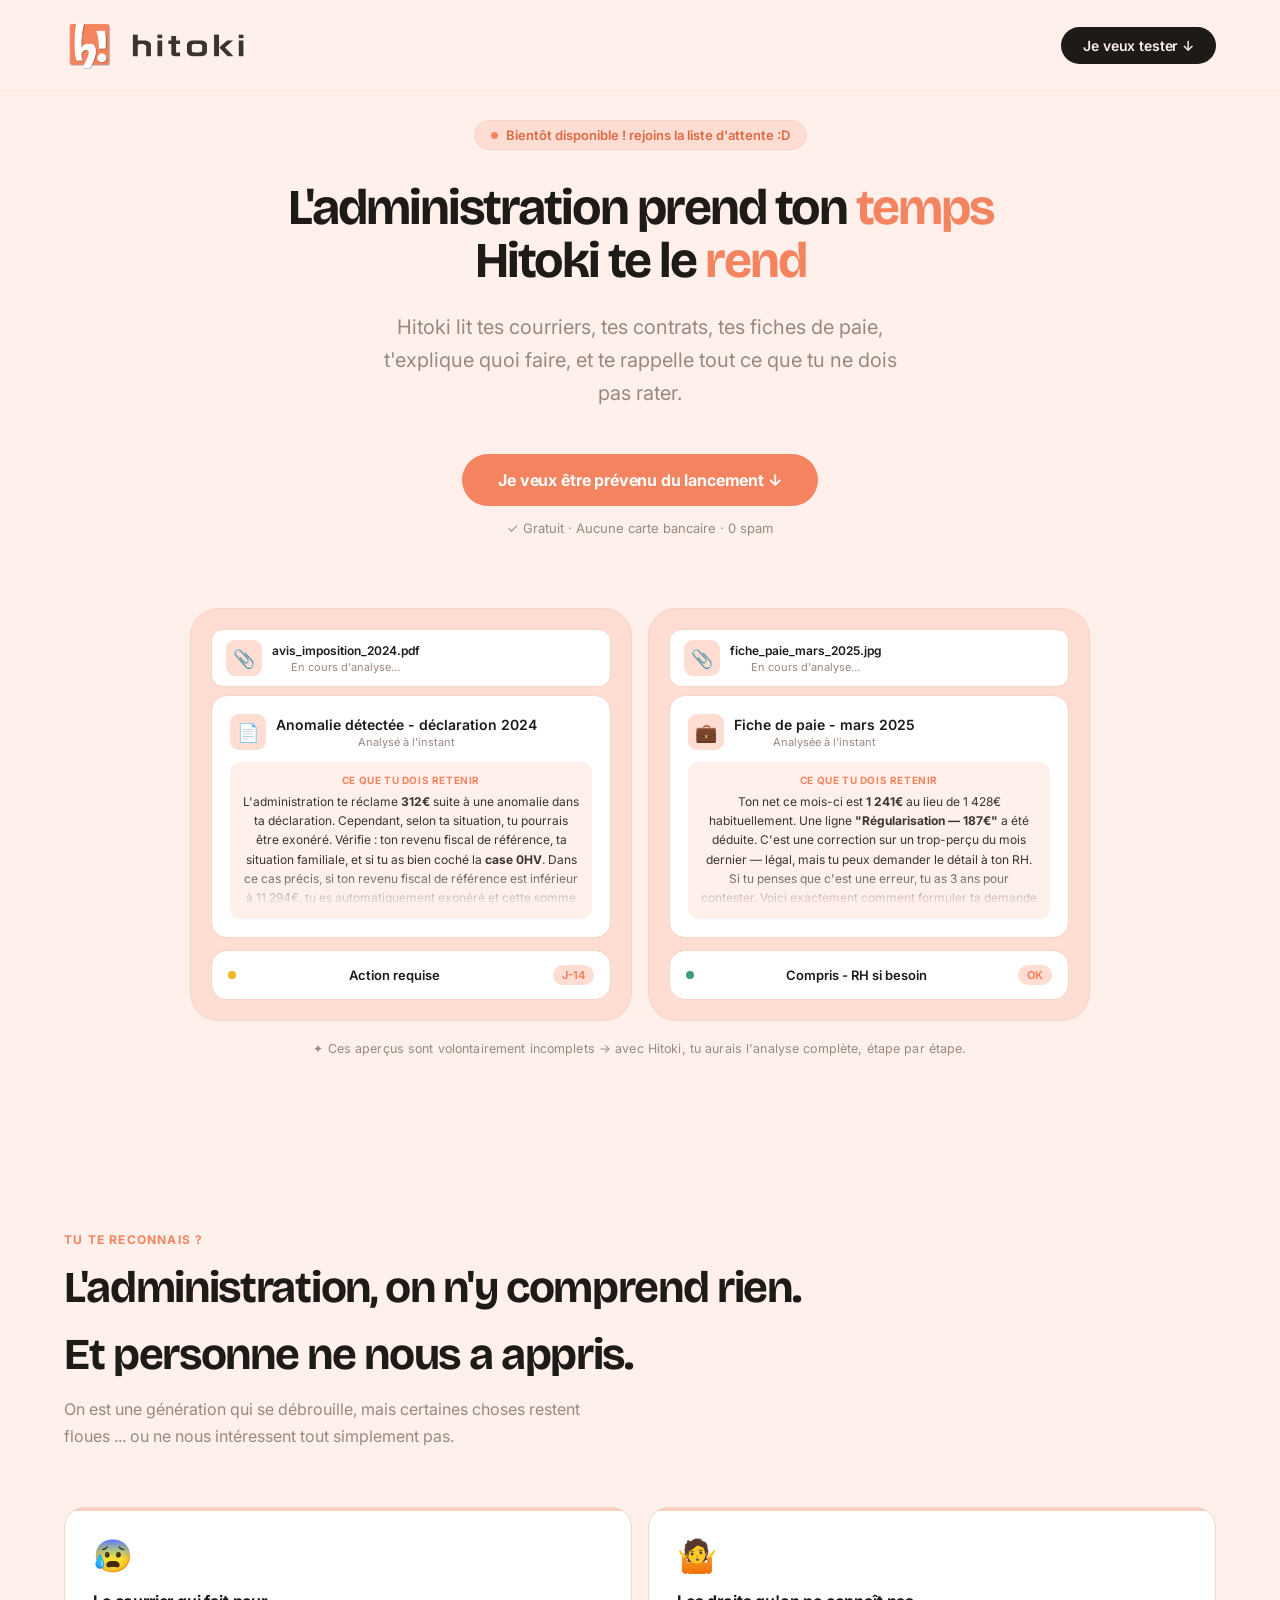
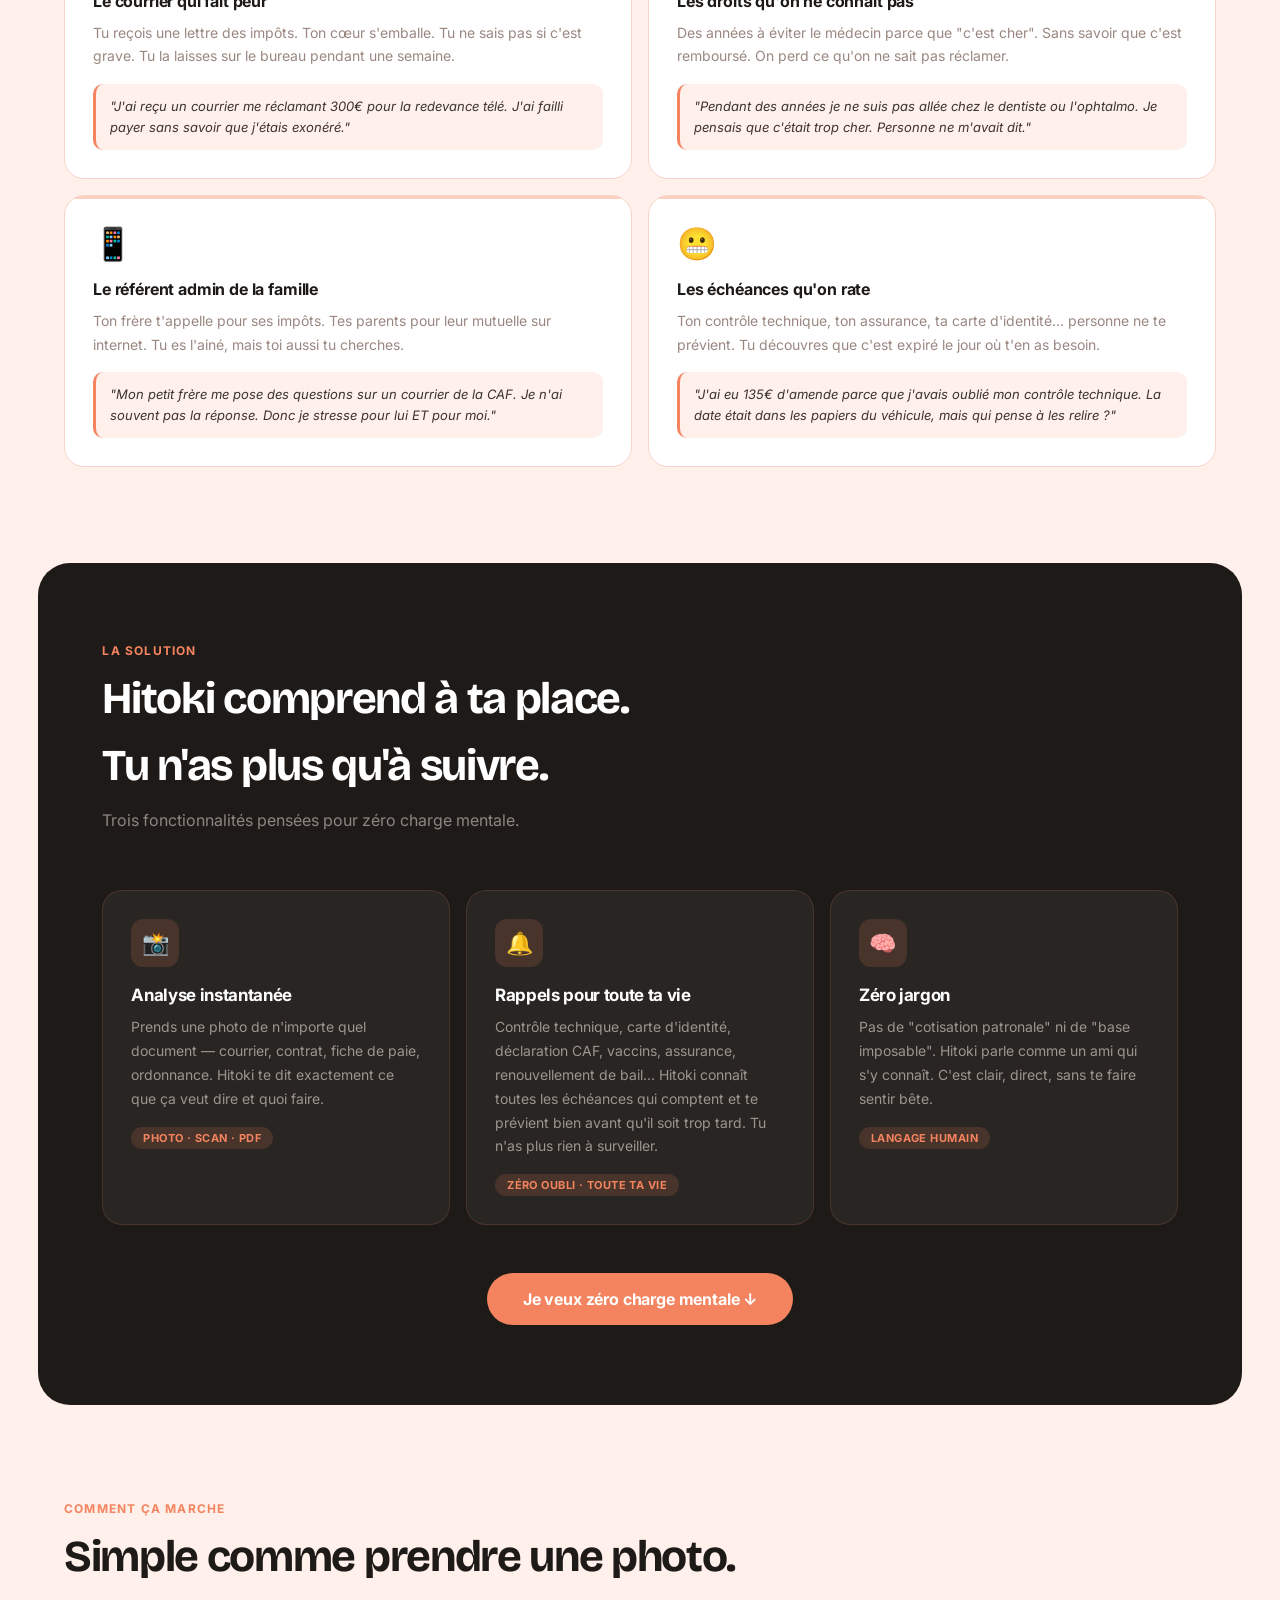
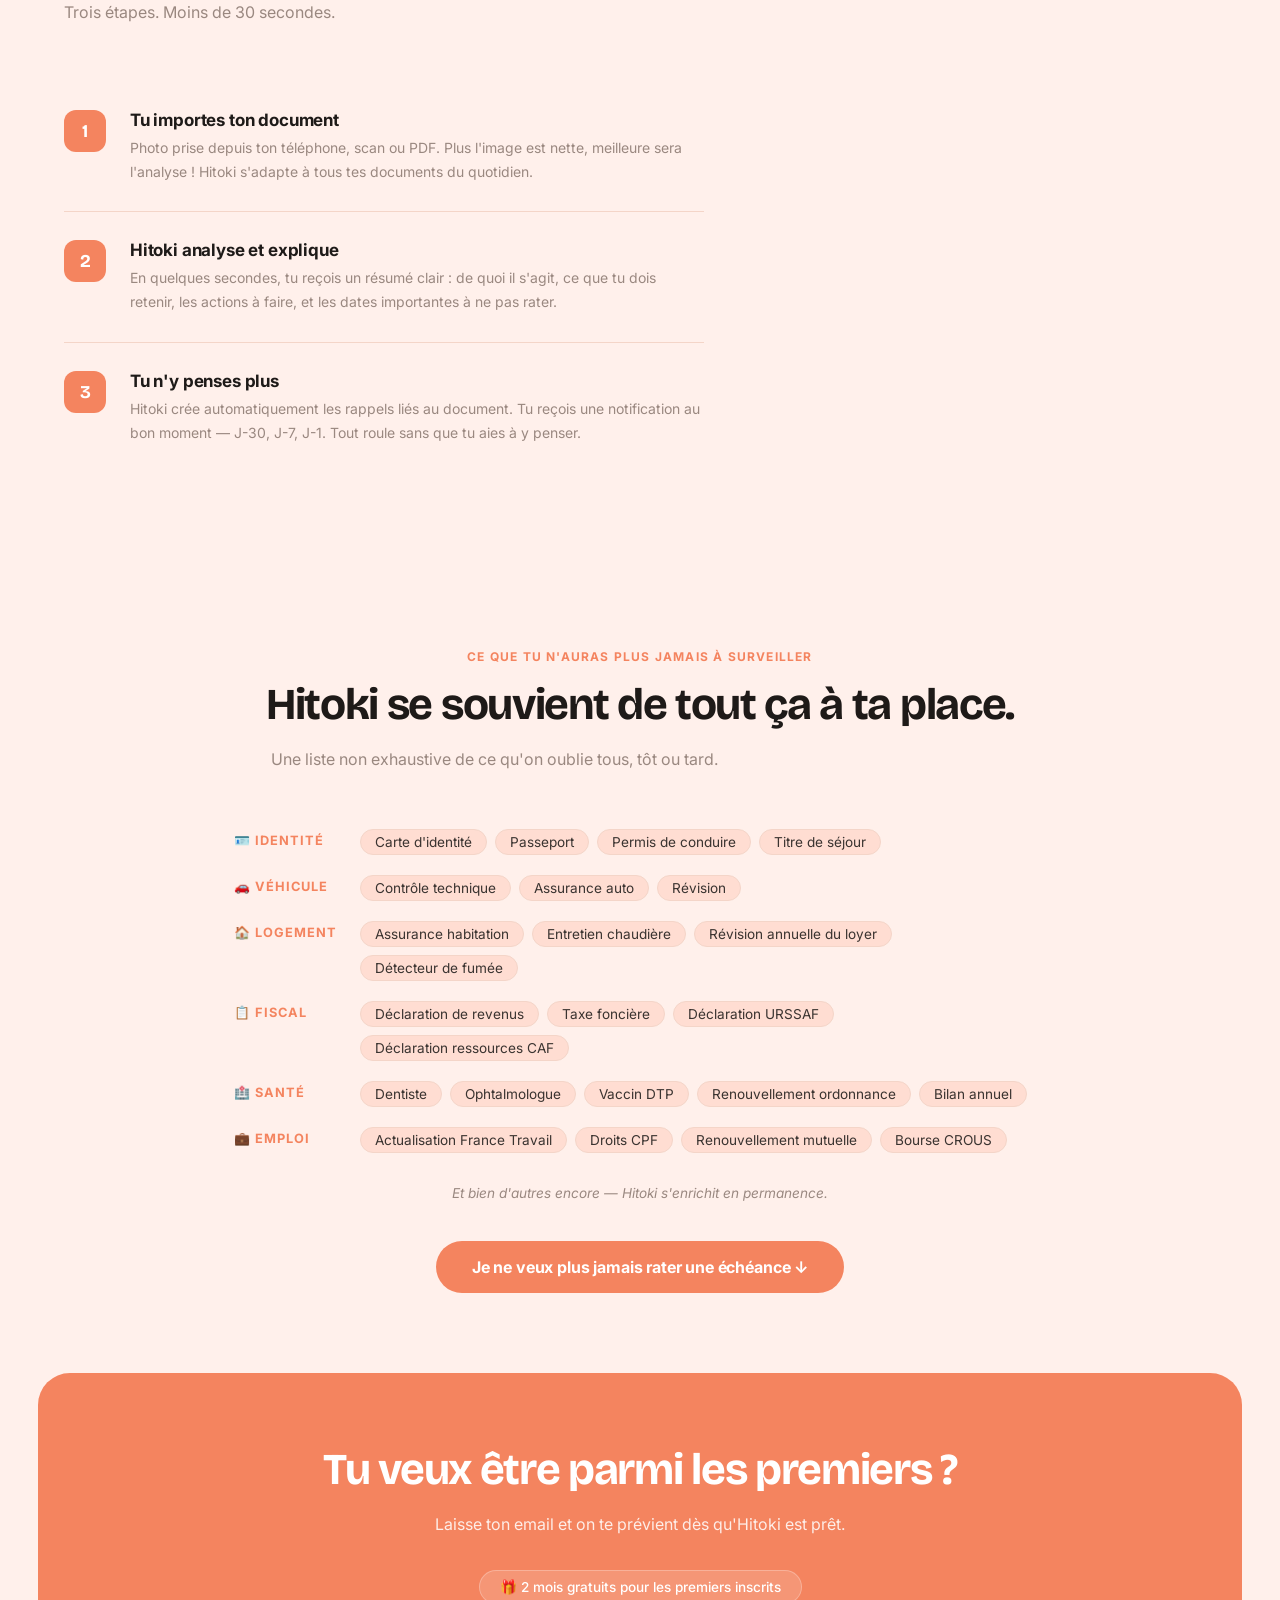
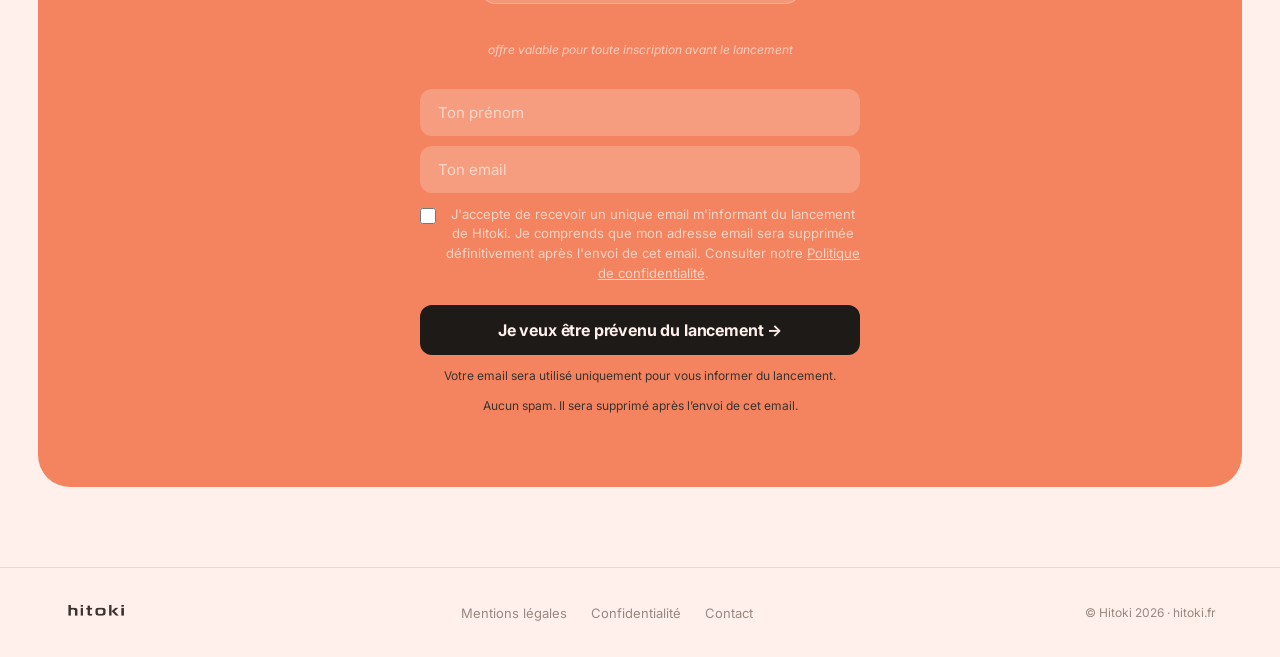
==== commit 3b7d9218: "enlever avis" ====
--- a/index.html
+++ b/index.html
@@ -4,7 +4,7 @@
   <meta charset="UTF-8">
   <meta name="viewport" content="width=device-width, initial-scale=1.0">
   <meta name="description" content="Hitoki lit tes courriers, contrats et fiches de paie, et t'explique quoi faire — sans jargon. Rejoins la liste d'attente et accède gratuitement à toutes les fonctionnalités pendant 2 mois.">
-  <title>Hitoki — Vous avez dit administa-quoi ?</title>
+  <title>Hitoki — Le copain qui a tout compris.</title>
 
   <!-- Fonts -->
   <link rel="preconnect" href="https://fonts.googleapis.com">
@@ -300,7 +300,7 @@
 
 <!-- ══════════════════════════════════════
      SOCIAL PROOF
-     ══════════════════════════════════════ -->
+     ══════════════════════════════════════ 
 <section class="section" style="padding-top: 0;">
   <div class="section-label">Ils nous ont répondu</div>
   <h2 class="section-title">Un problème universel</h2>
@@ -308,18 +308,16 @@
 
   <div class="proof-grid">
     <div class="proof-card">
-      <div class="proof-stars">★★★★★</div>
       <div class="proof-text">"J'aurais tellement eu besoin de ça quand j'ai reçu ma première fiche de paie. Je ne comprenais rien aux lignes de cotisations."</div>
       <div class="proof-author">
-        <div class="proof-avatar">M</div>
+        <div class="proof-avatar">N</div>
         <div>
-          <div class="proof-name">Marie, 24 ans</div>
-          <div class="proof-meta">Étudiante en alternance</div>
+          <div class="proof-name">Nolan, 28 ans</div>
+          <div class="proof-meta"></div>
         </div>
       </div>
     </div>
     <div class="proof-card">
-      <div class="proof-stars">★★★★★</div>
       <div class="proof-text">"Les rappels c'est ce dont j'ai le plus besoin. Je rate toujours mes échéances d'assurance parce que je ne sais pas quand elles tombent."</div>
       <div class="proof-author">
         <div class="proof-avatar">T</div>
@@ -330,7 +328,6 @@
       </div>
     </div>
     <div class="proof-card">
-      <div class="proof-stars">★★★★★</div>
       <div class="proof-text">"Mon cas c'est les courriers CAF. Je les reçois, je panique, je ne sais pas si j'ai fait quelque chose de mal. Un outil qui explique ça, je signe."</div>
       <div class="proof-author">
         <div class="proof-avatar">S</div>
@@ -342,7 +339,7 @@
     </div>
   </div>
 </section>
-
+-->
 <!-- ══════════════════════════════════════
      FORMULAIRE (Formspree)
      ══════════════════════════════════════ -->
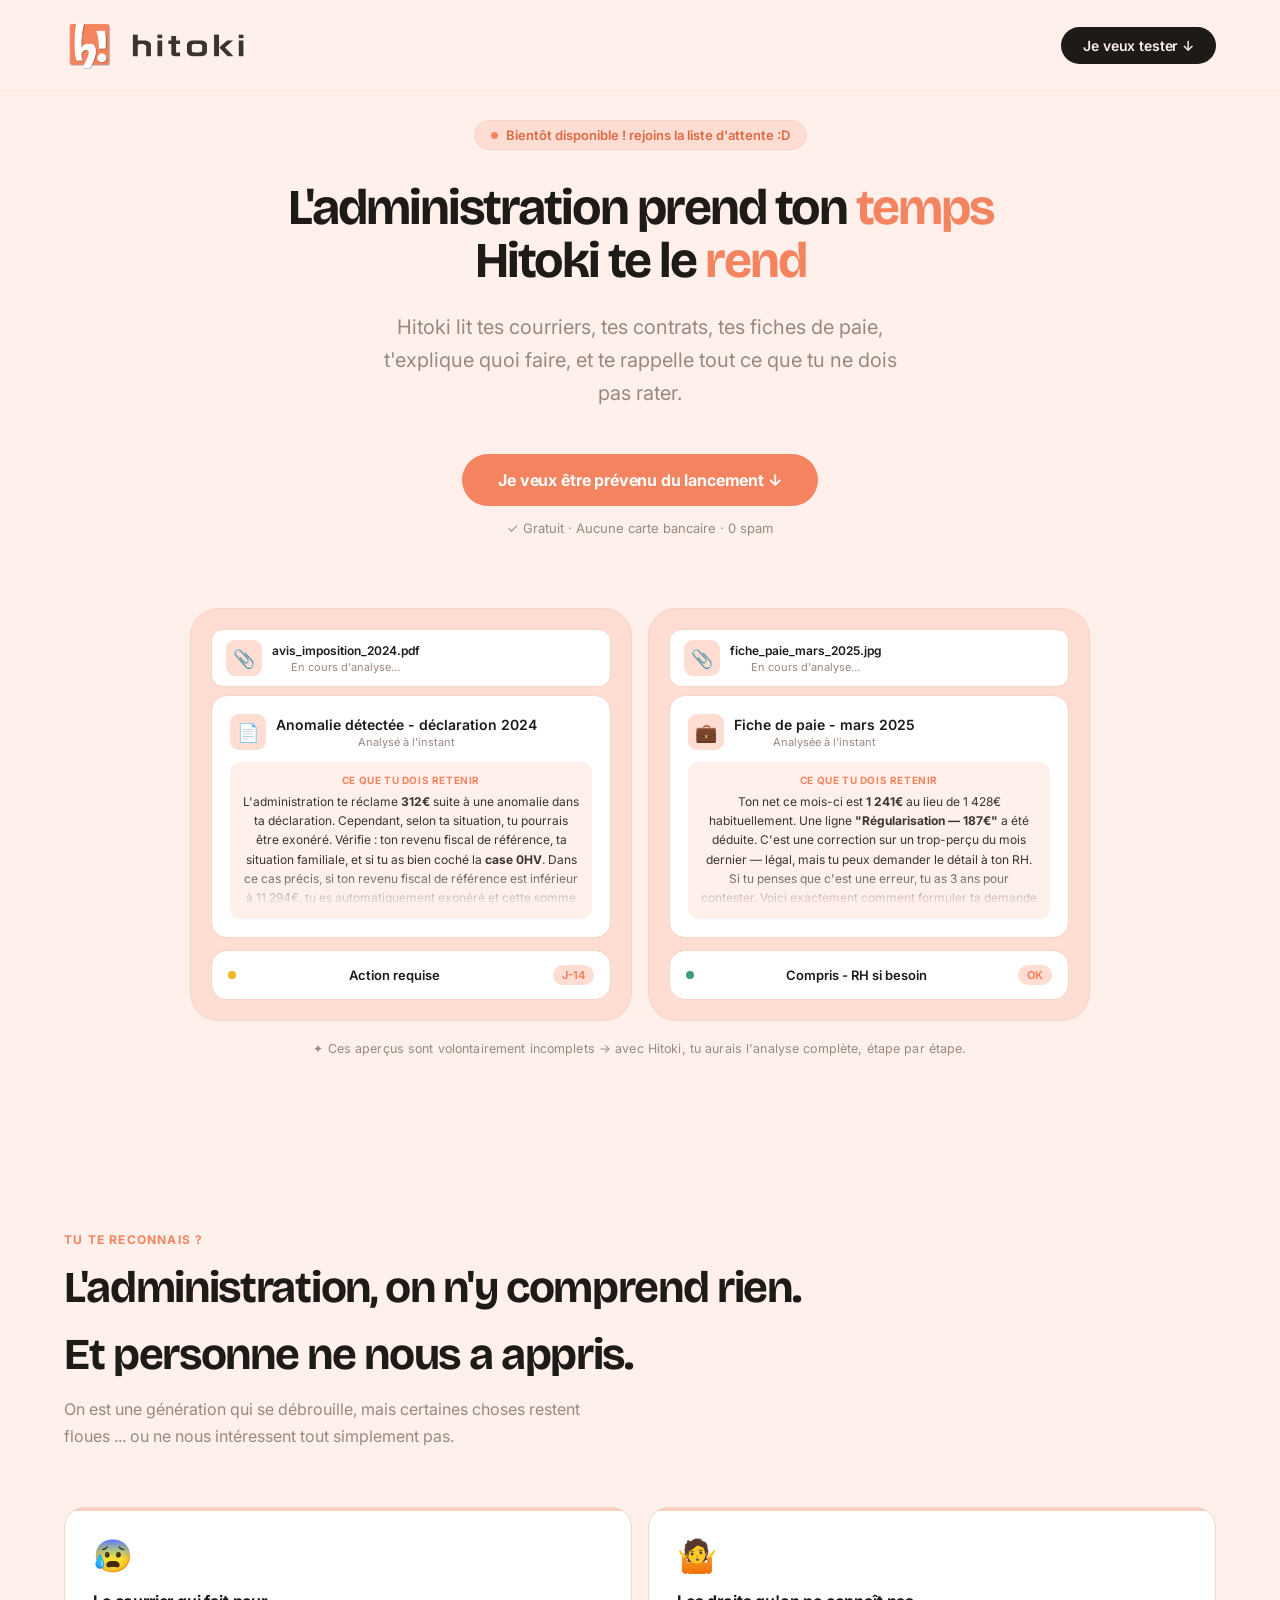
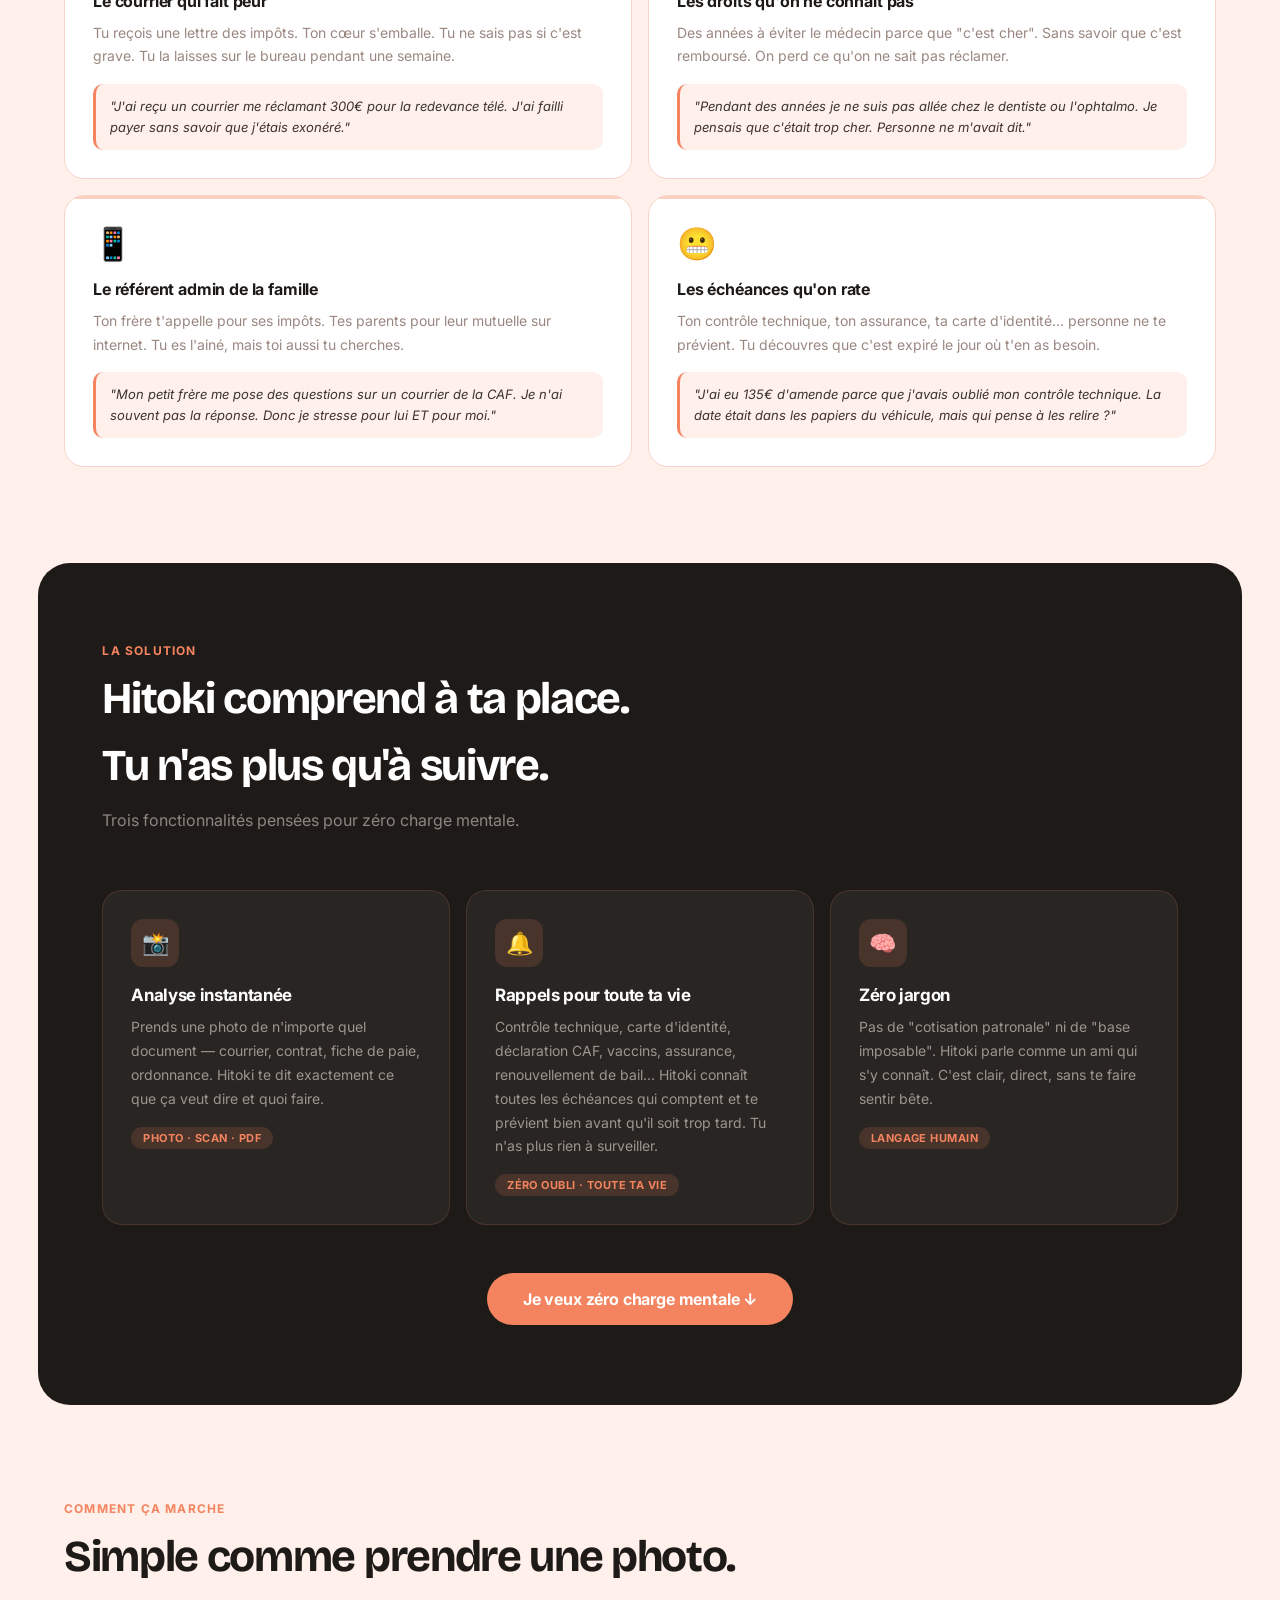
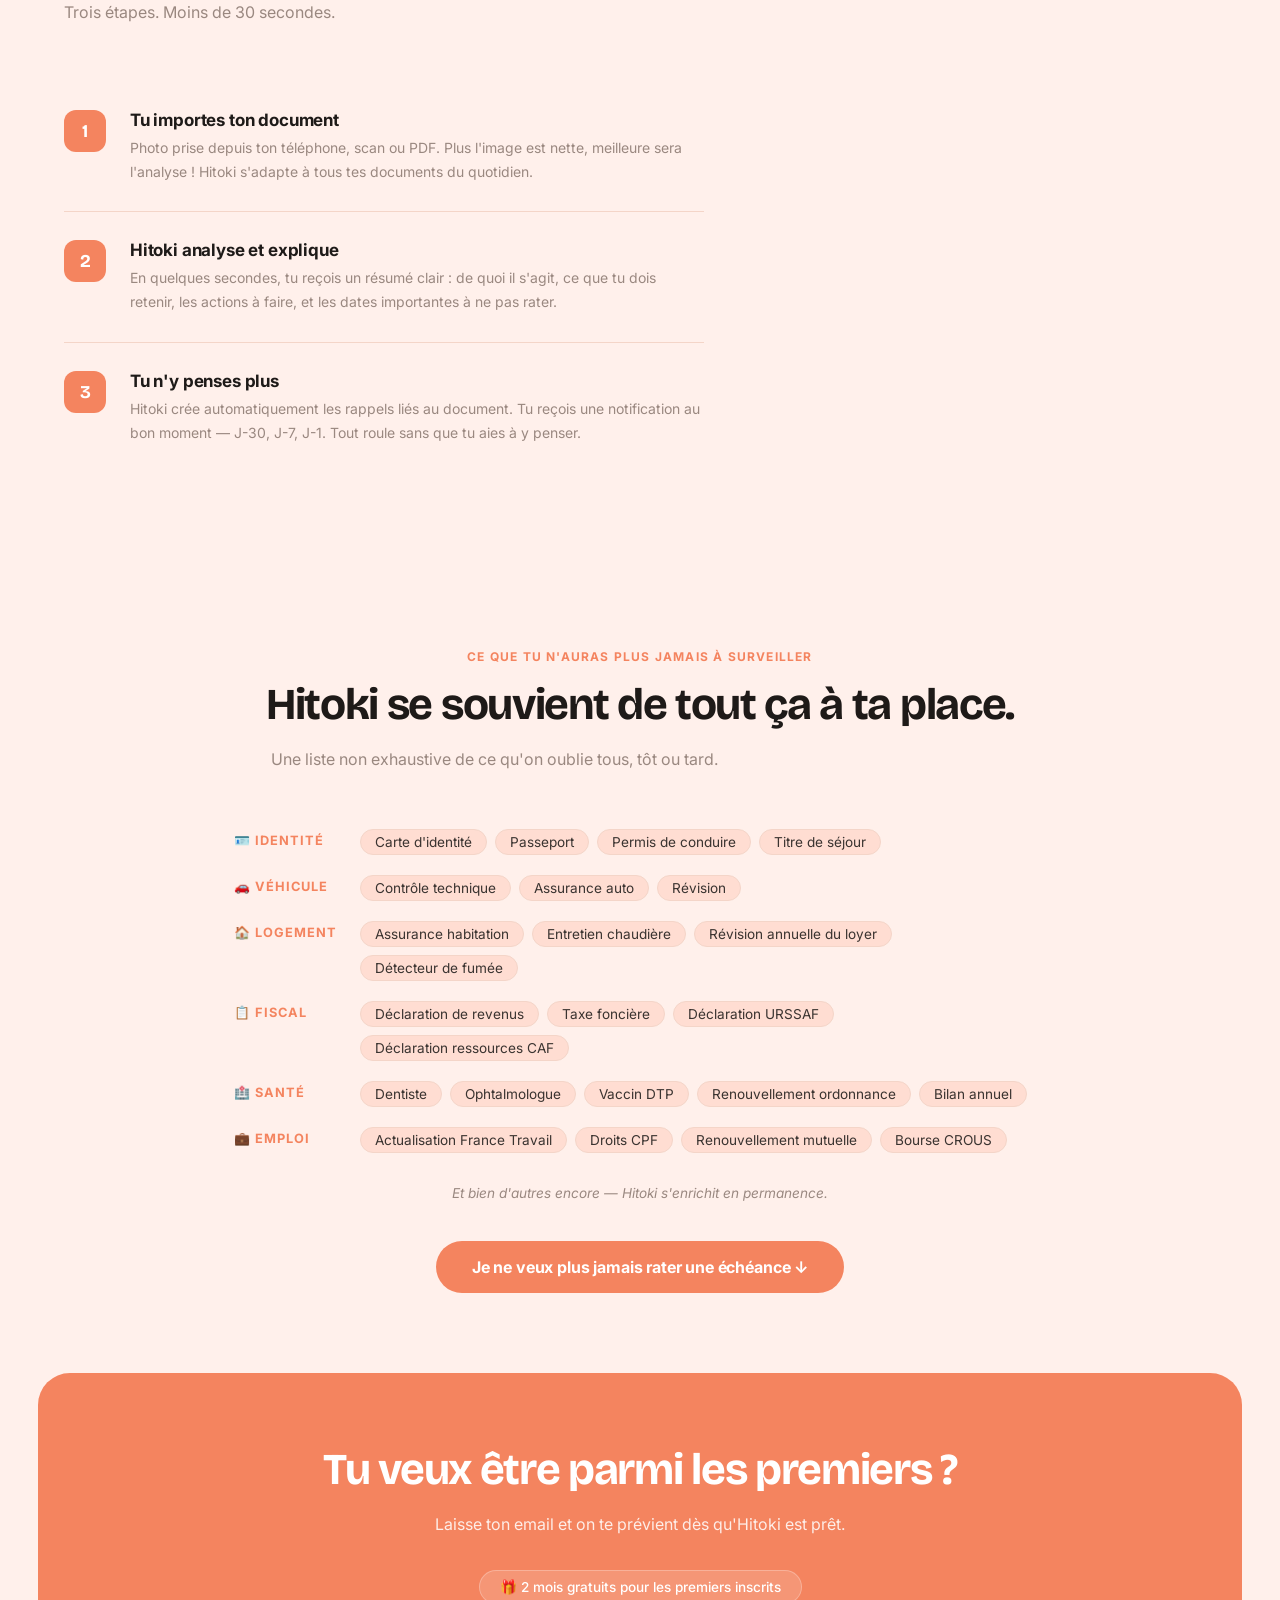
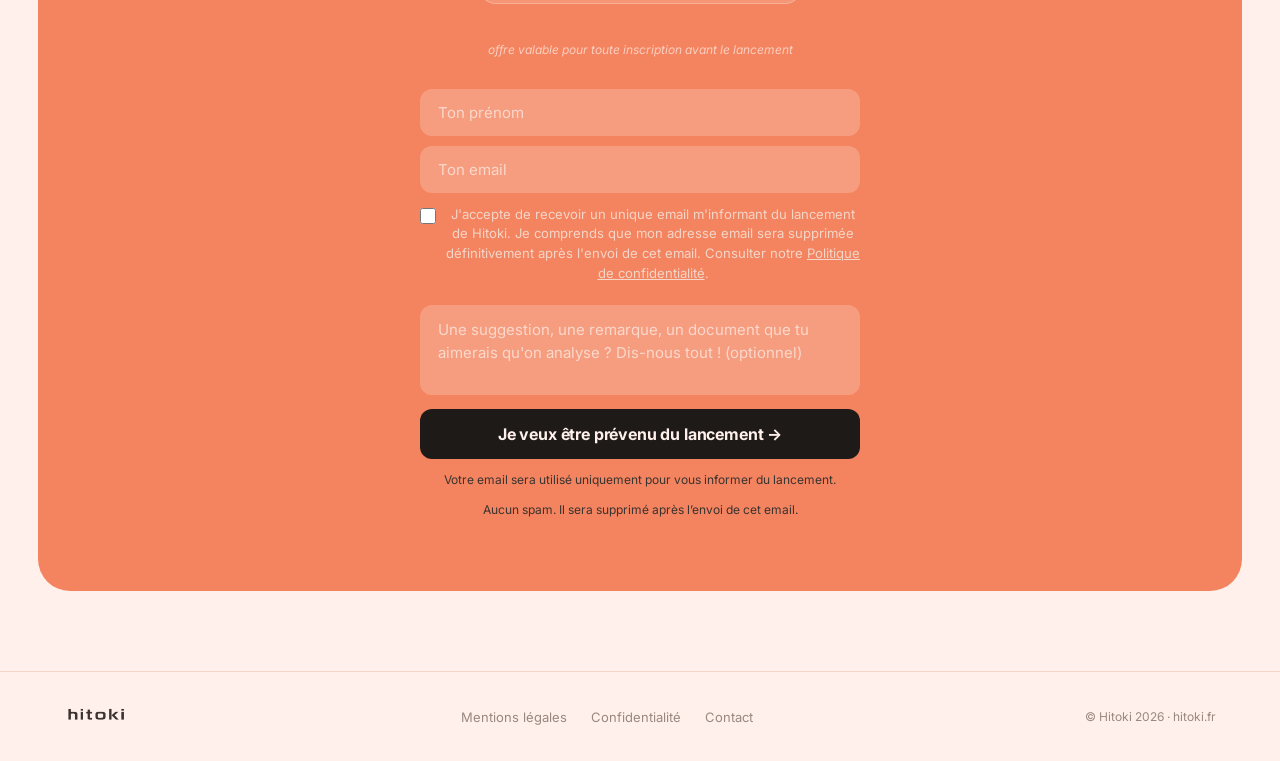
==== commit 99aa15a7: "case avis" ====
--- a/index.html
+++ b/index.html
@@ -363,6 +363,7 @@
         <input type="checkbox" name="consent" required>
         <span>J'accepte de recevoir un unique email m'informant du lancement de Hitoki. Je comprends que mon adresse email sera supprimée définitivement après l'envoi de cet email. Consulter notre  <a href="confidentialite.html" target="_blank">Politique de confidentialité</a>.</span>
       </label>
+      <textarea class="form-input form-message" name="message" placeholder="Une suggestion, une remarque, un document que tu aimerais qu'on analyse ? Dis-nous tout ! (optionnel)"></textarea>
       <button type="submit" class="form-submit">
         Je veux être prévenu du lancement →
       </button>
--- a/style.css
+++ b/style.css
@@ -795,3 +795,13 @@
 .form-consent a:hover {
   color: var(--night);
 }
+
+/* ═══════════════════════════════════════════
+   FORMULAIRE — MESSAGE OPTIONNEL
+   ═══════════════════════════════════════════ */
+.form-message {
+  resize: none;
+  height: 90px;
+  margin-top: 10px;
+  line-height: 1.5;
+}
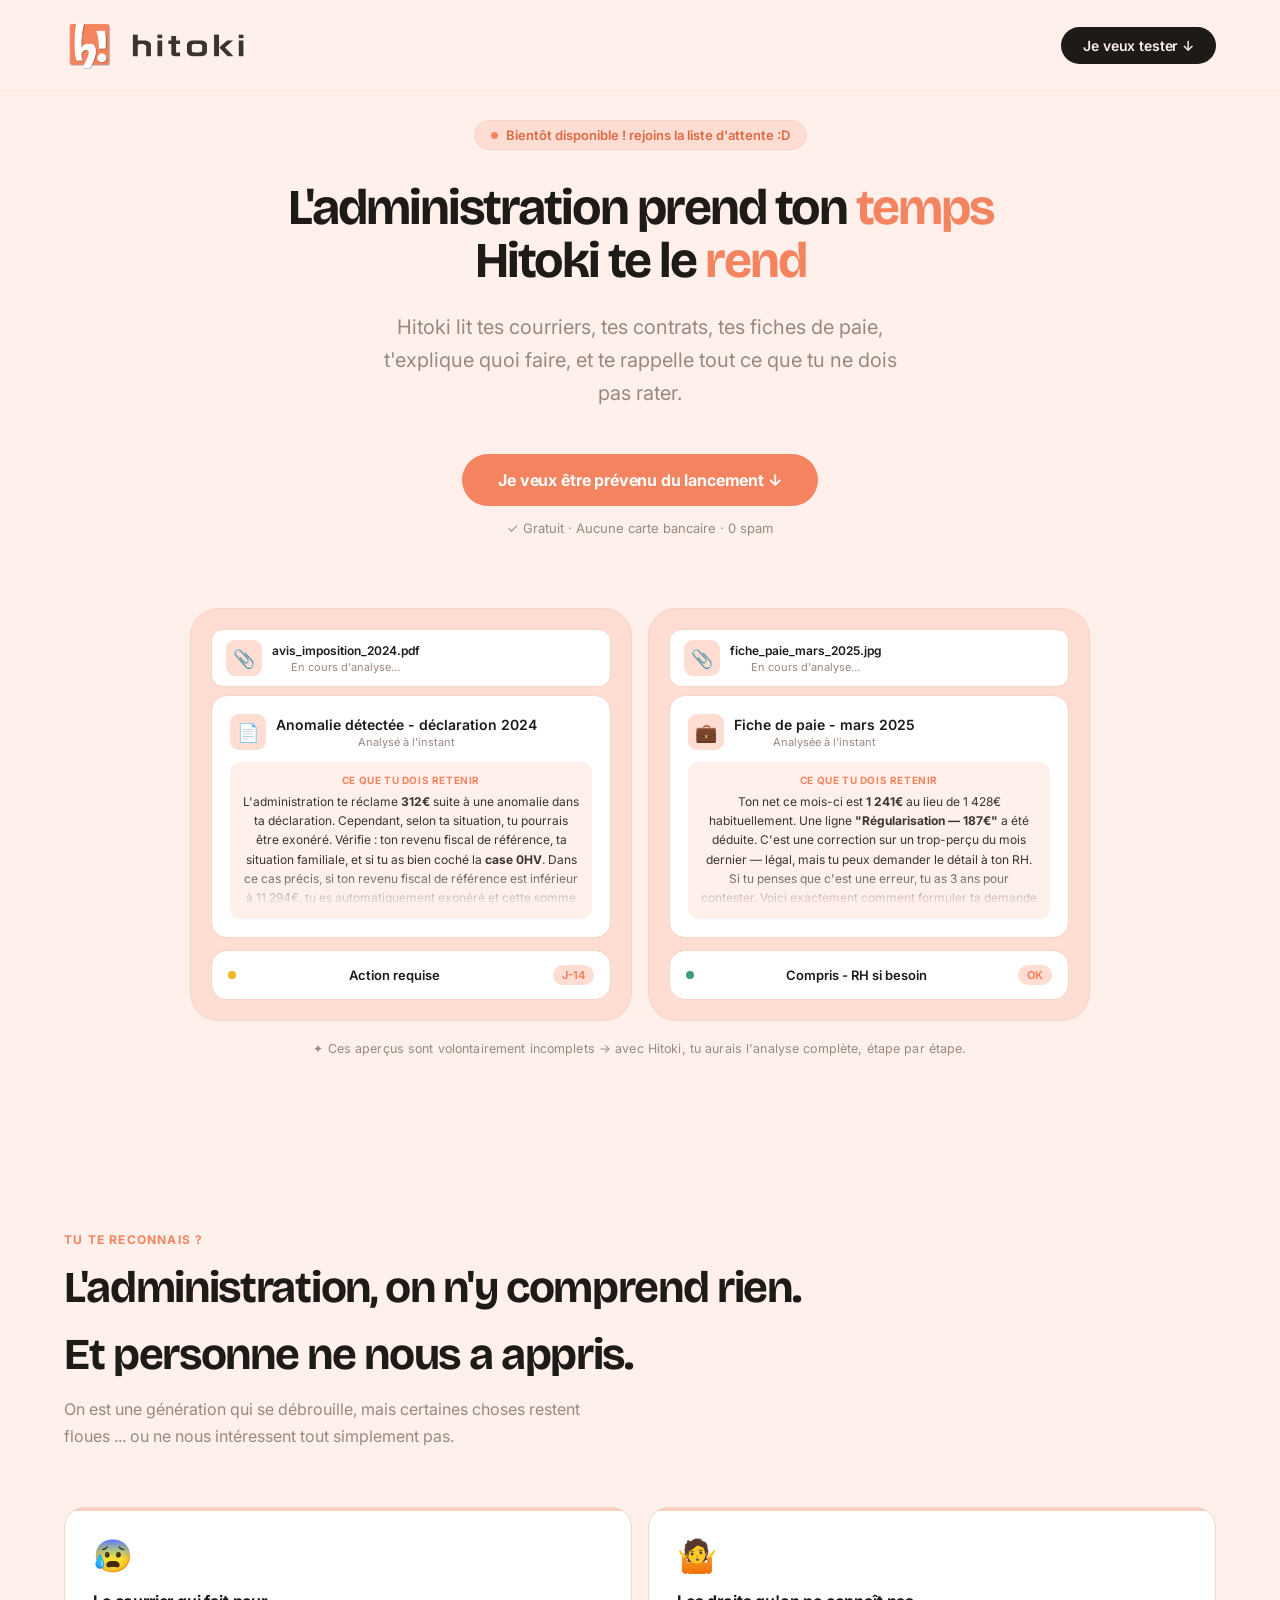
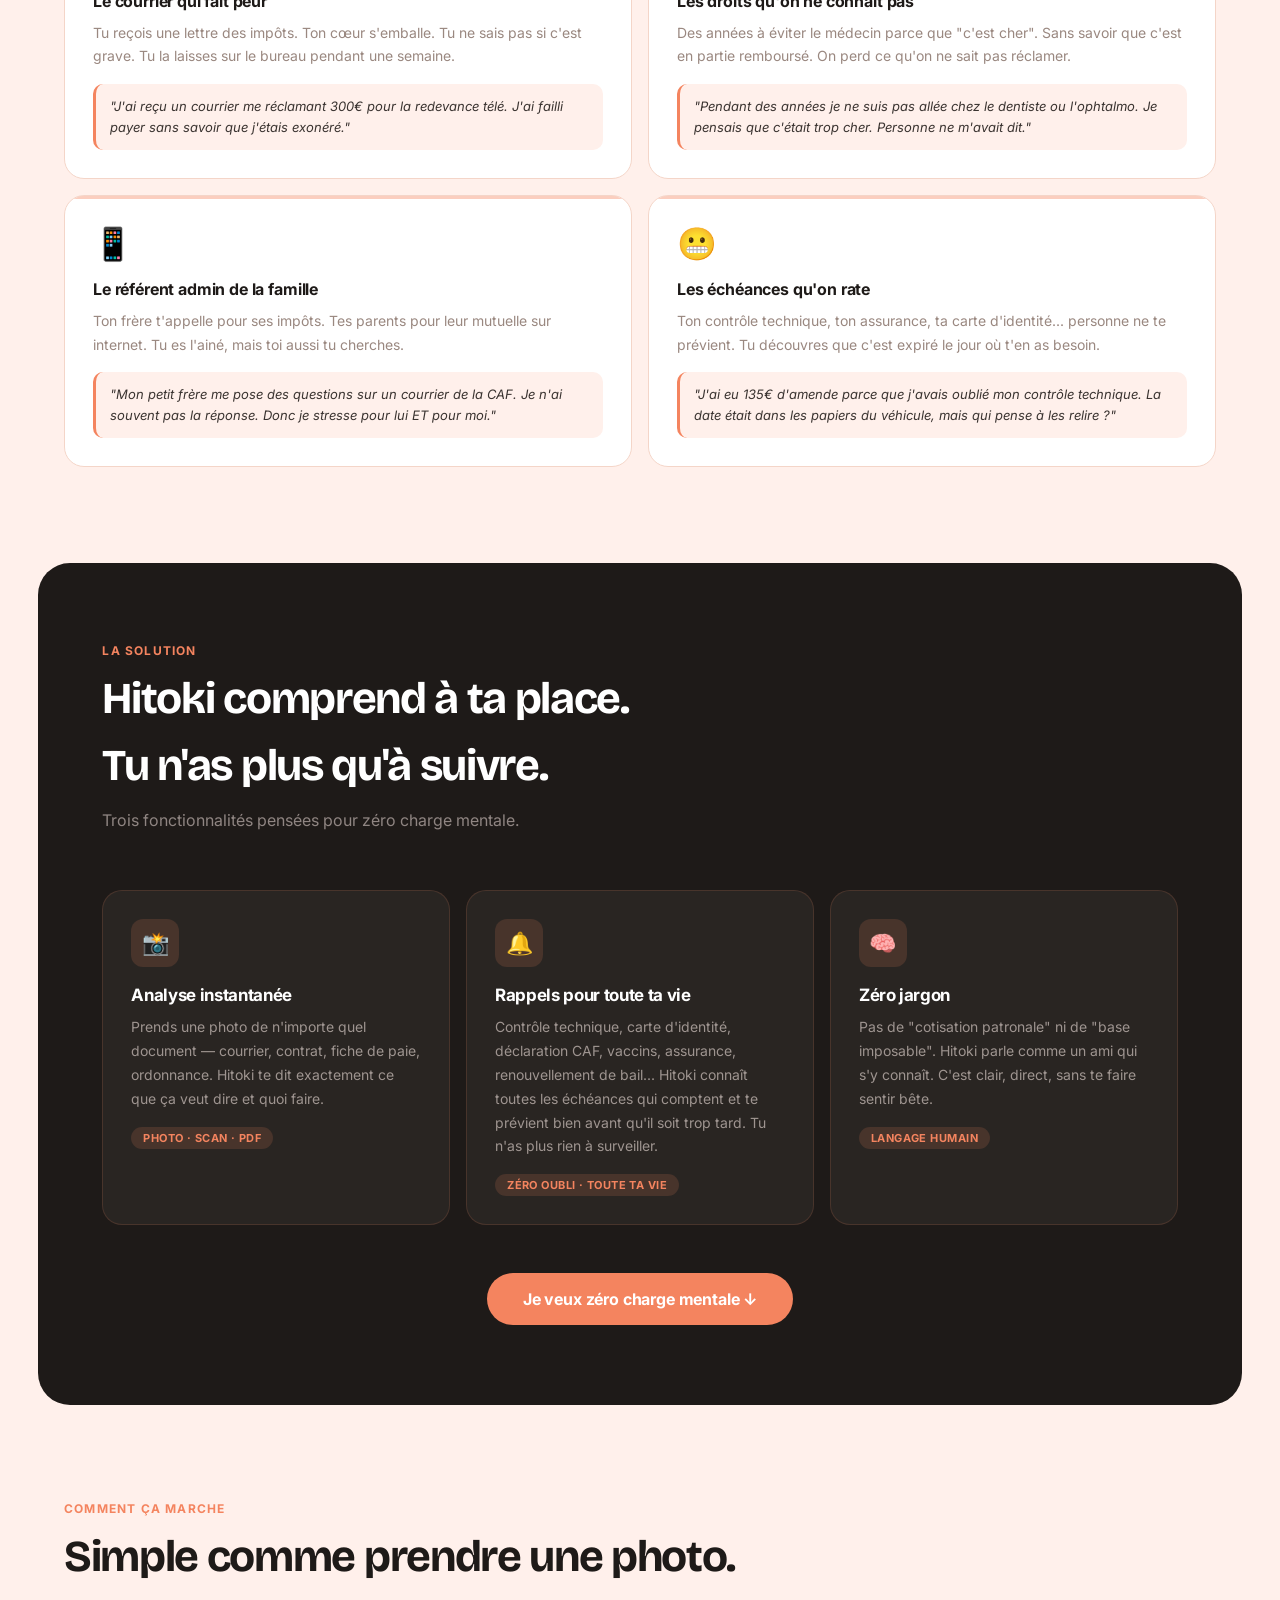
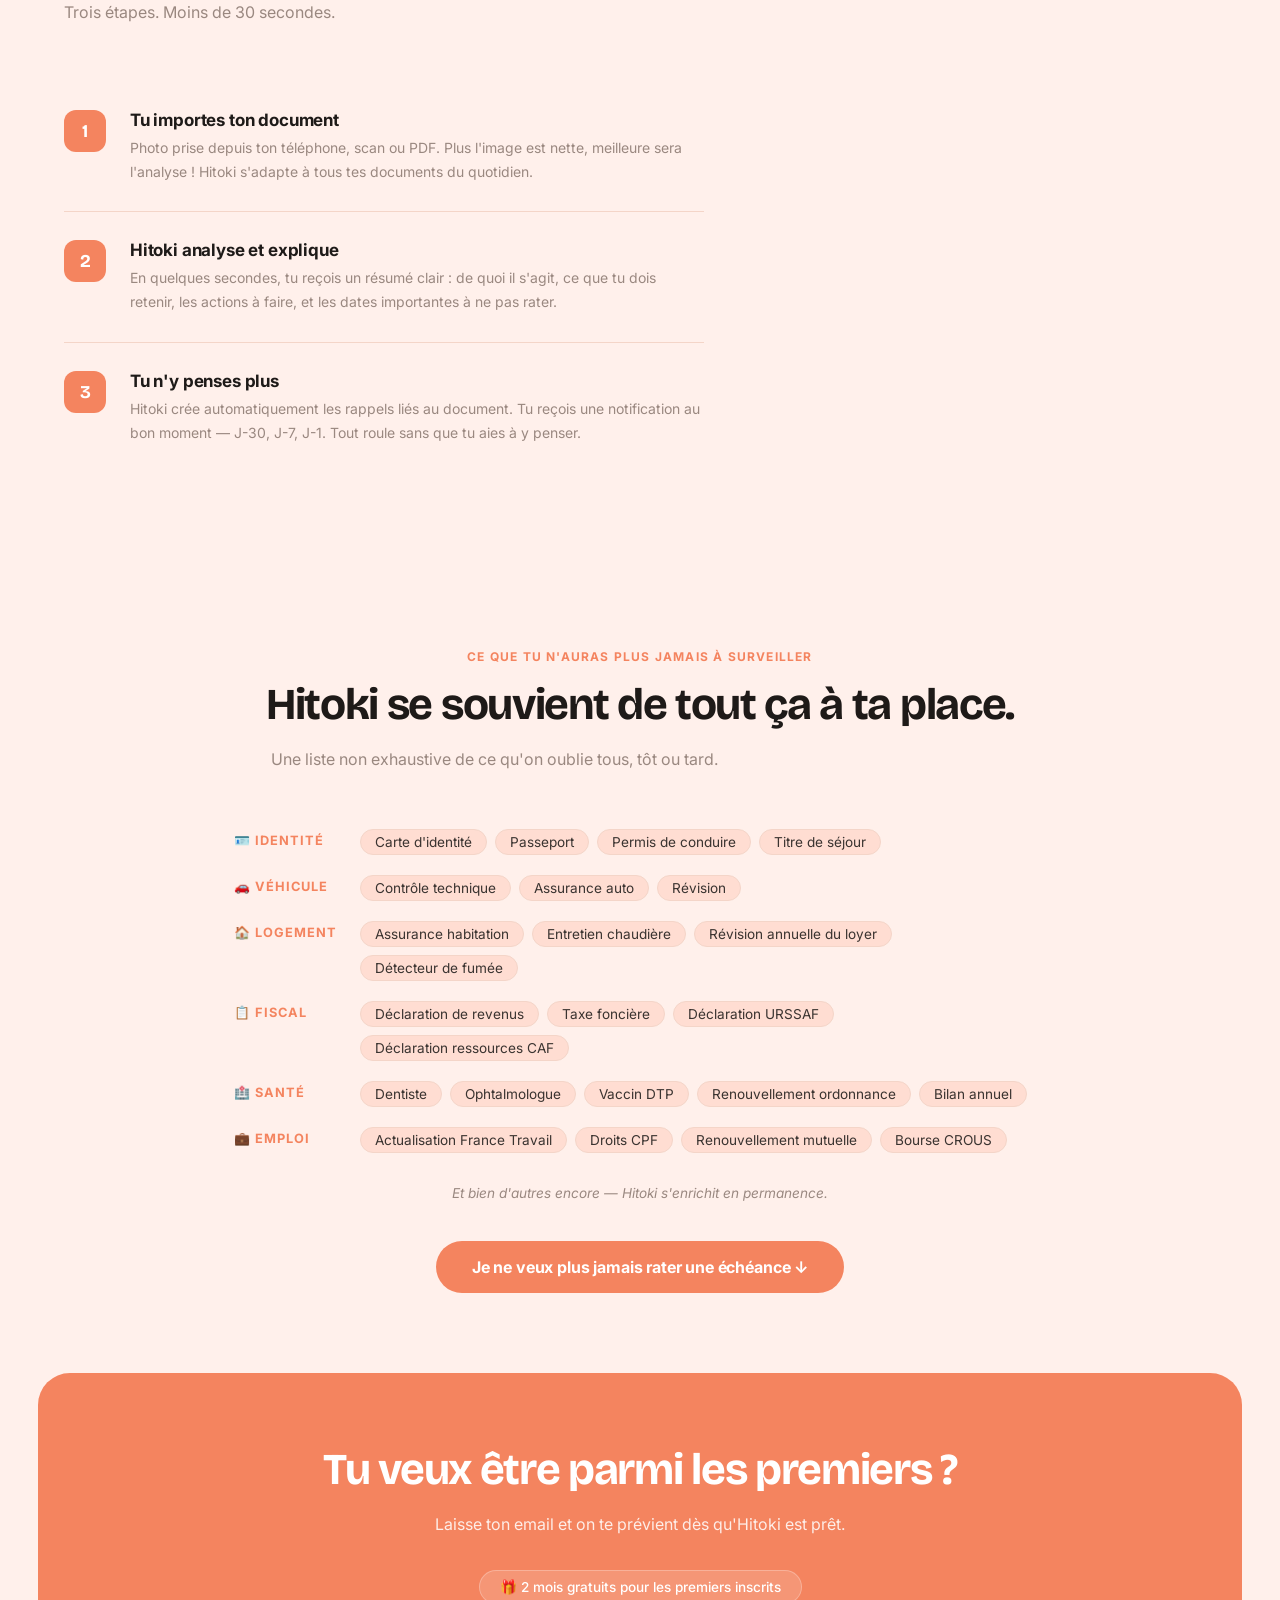
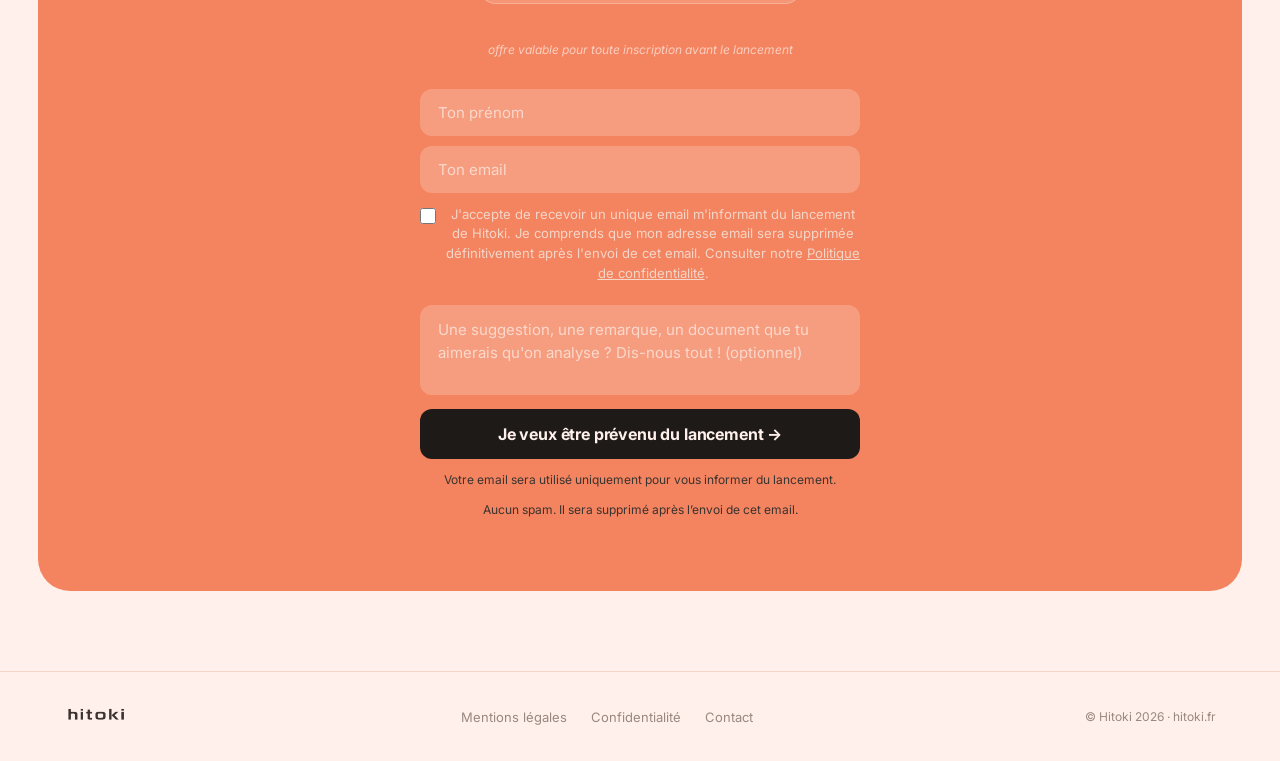
==== commit c6b26f81: "Update index.html ortho" ====
--- a/index.html
+++ b/index.html
@@ -140,7 +140,7 @@
     <div class="pain-card">
       <span class="pain-emoji">🤷</span>
       <div class="pain-title">Les droits qu'on ne connaît pas</div>
-      <div class="pain-text">Des années à éviter le médecin parce que "c'est cher". Sans savoir que c'est remboursé. On perd ce qu'on ne sait pas réclamer.</div>
+      <div class="pain-text">Des années à éviter le médecin parce que "c'est cher". Sans savoir que c'est en partie remboursé. On perd ce qu'on ne sait pas réclamer.</div>
       <div class="pain-quote">"Pendant des années je ne suis pas allée chez le dentiste ou l'ophtalmo. Je pensais que c'était trop cher. Personne ne m'avait dit."</div>
     </div>
     <div class="pain-card">
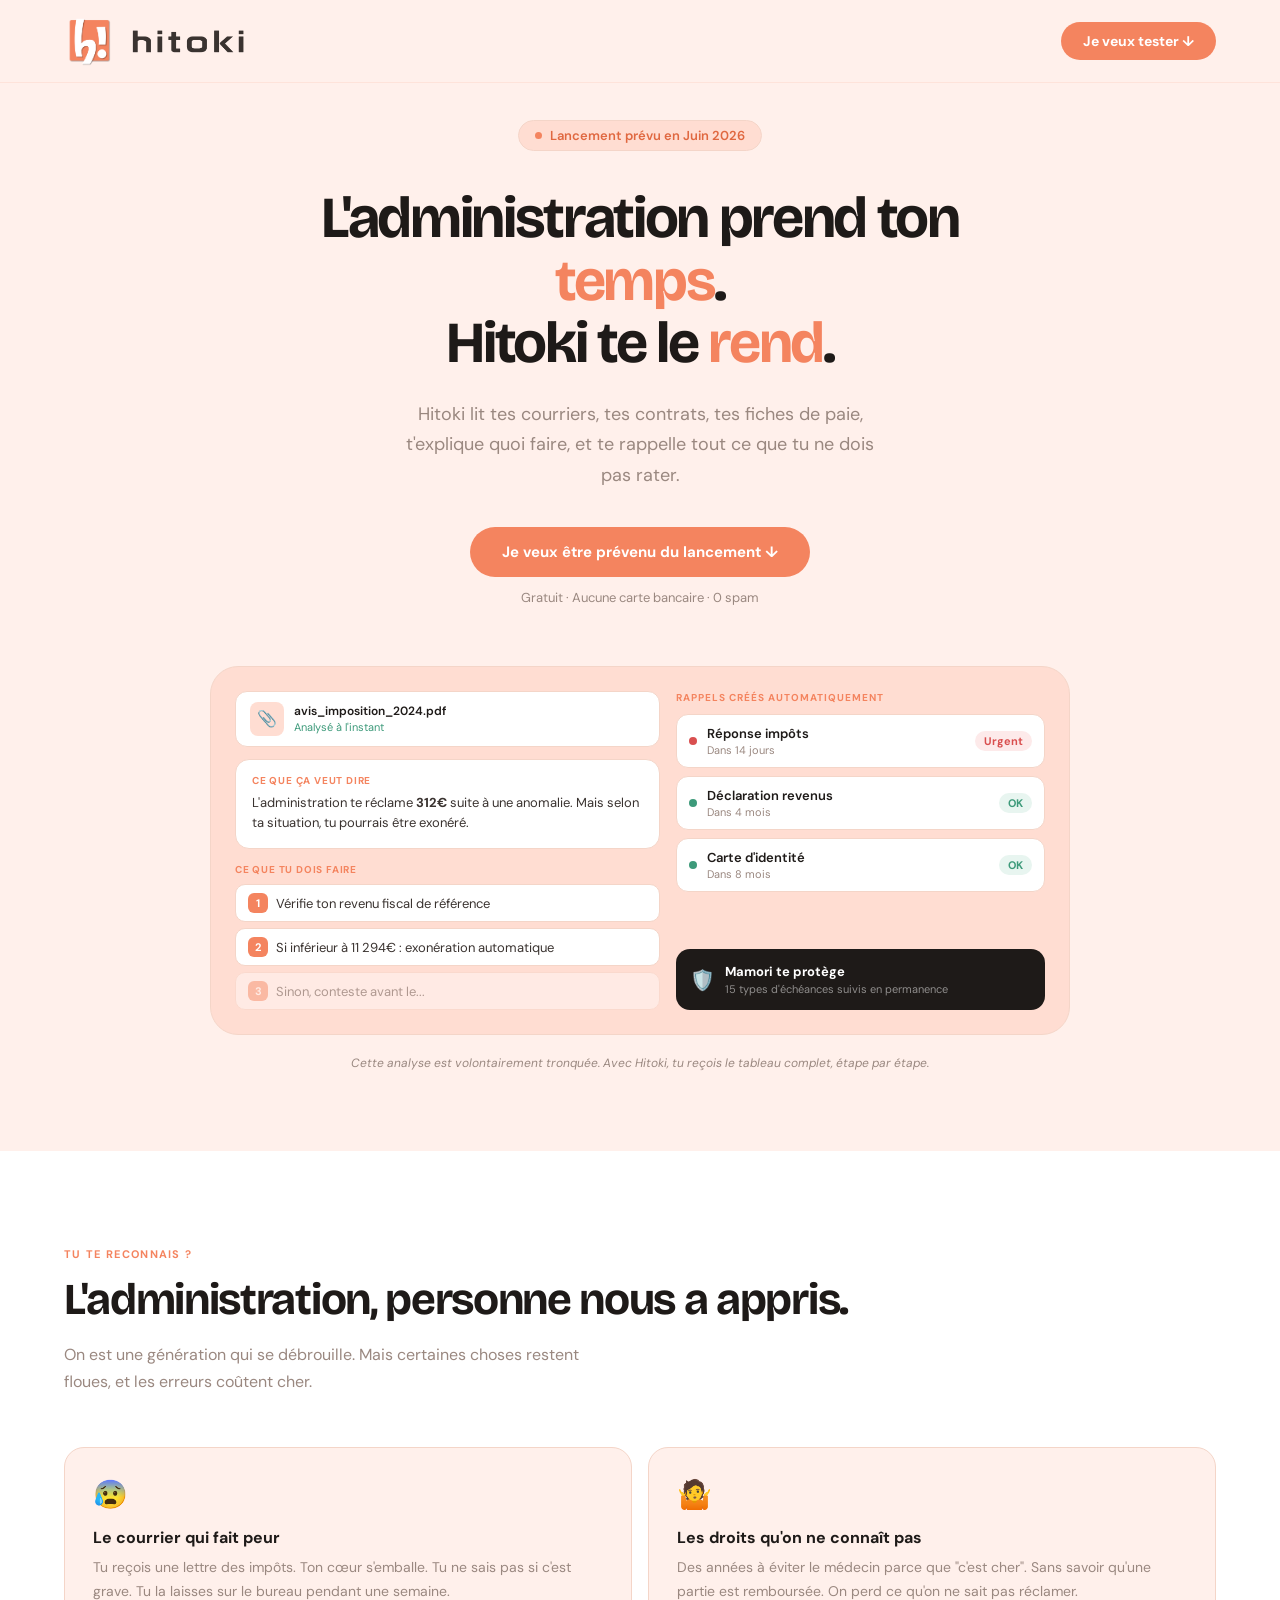
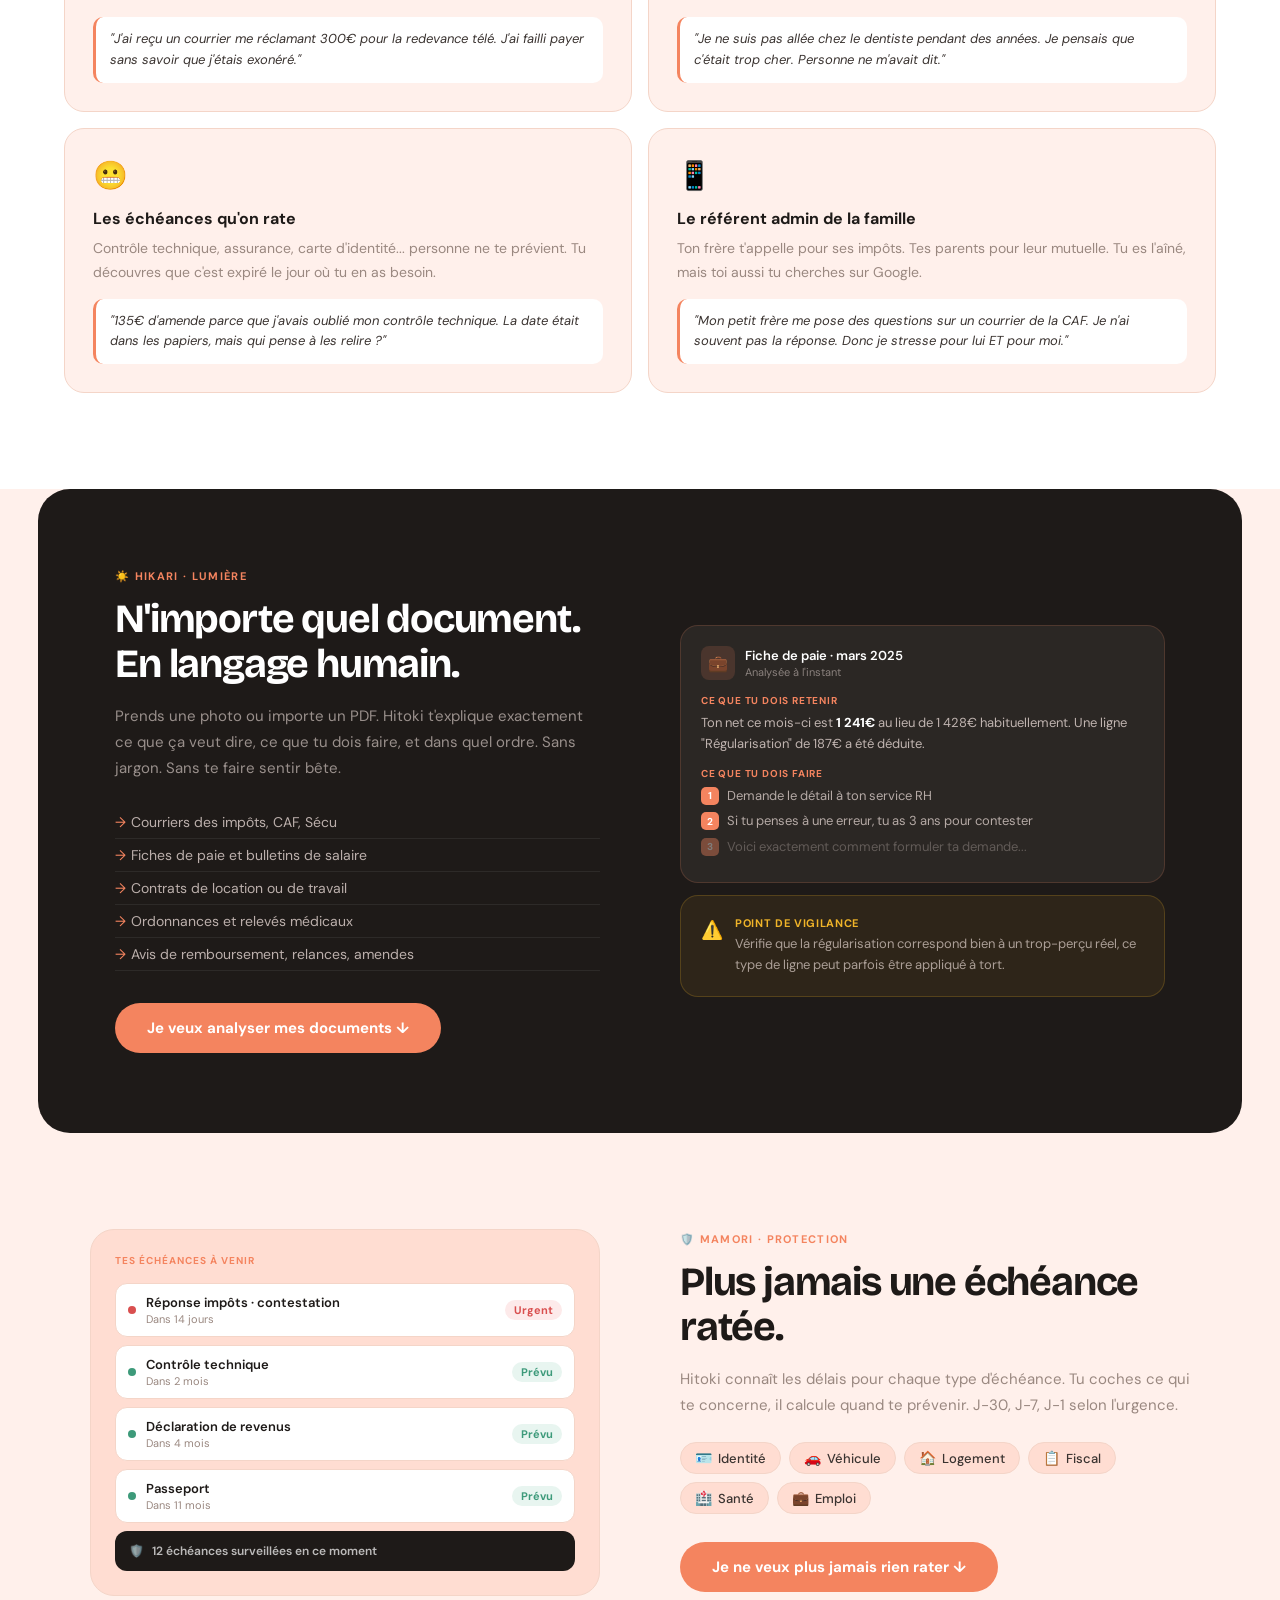
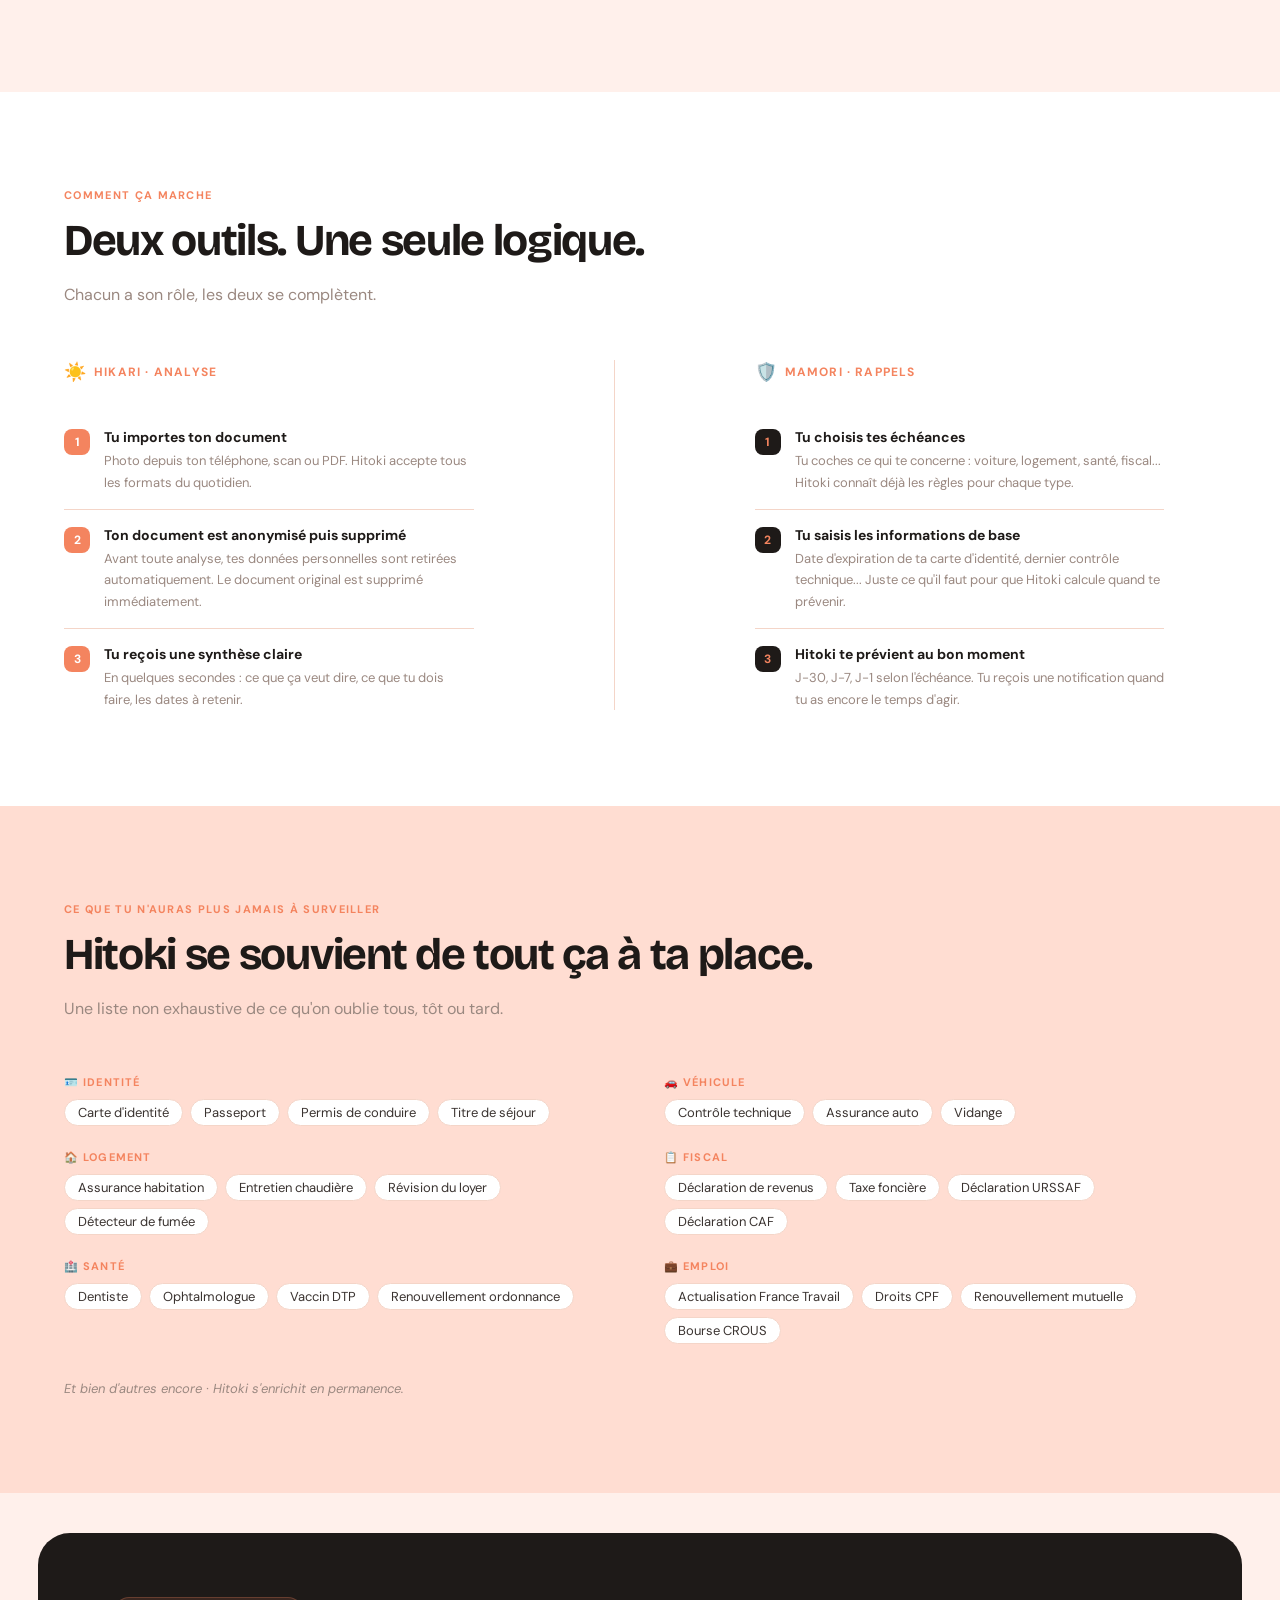
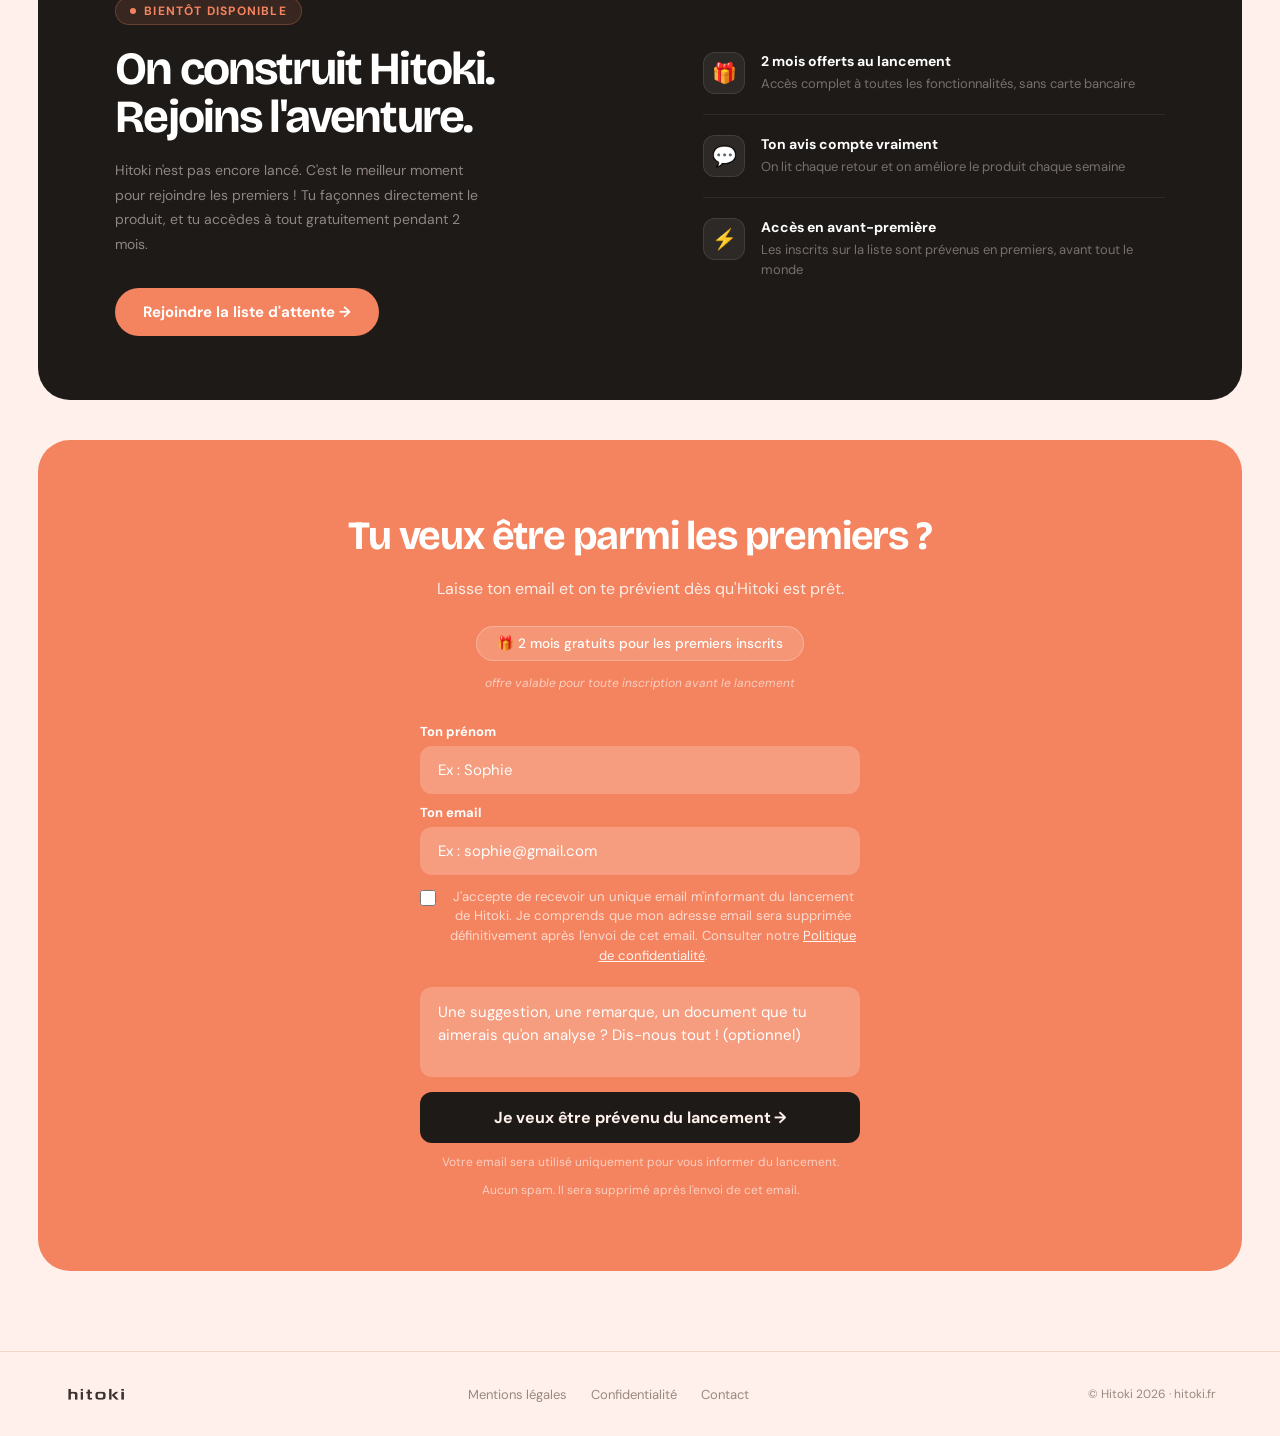
==== commit f7967e0a: "refonte selon le site" ====
--- a/index.html
+++ b/index.html
@@ -3,22 +3,18 @@
 <head>
   <meta charset="UTF-8">
   <meta name="viewport" content="width=device-width, initial-scale=1.0">
-  <meta name="description" content="Hitoki lit tes courriers, contrats et fiches de paie, et t'explique quoi faire — sans jargon. Rejoins la liste d'attente et accède gratuitement à toutes les fonctionnalités pendant 2 mois.">
-  <title>Hitoki — Le copain qui a tout compris.</title>
-
-  <!-- Fonts -->
+  <meta name="description" content="Hitoki lit tes courriers, contrats et fiches de paie, et t'explique quoi faire sans jargon. Rejoins la liste d'attente et accède gratuitement à toutes les fonctionnalités pendant 2 mois.">
+  <title>Hitoki · Le copain qui a tout compris.</title>
+
   <link rel="preconnect" href="https://fonts.googleapis.com">
   <link rel="preconnect" href="https://fonts.gstatic.com" crossorigin>
-  <link href="https://fonts.googleapis.com/css2?family=Bricolage+Grotesque:wght@400;500;600;700&family=Inter:wght@400;500;700&display=swap" rel="stylesheet">
-
-  <!-- Styles -->
+  <link href="https://fonts.googleapis.com/css2?family=Bricolage+Grotesque:opsz,wght@12..96,400;12..96,500;12..96,600;12..96,700&family=DM+Sans:wght@400;500;700&display=swap" rel="stylesheet">
+
   <link rel="stylesheet" href="style.css">
 </head>
 <body>
 
-<!-- ══════════════════════════════════════
-     NAVBAR
-     ══════════════════════════════════════ -->
+<!-- ── NAVBAR ── -->
 <nav>
   <a href="index.html" class="logo">
     <img src="icone_hitoki_blanc.png" alt="Hitoki" height="50">
@@ -32,211 +28,320 @@
      ══════════════════════════════════════ -->
 <section class="hero">
   <div class="hero-badge">
-    <span></span>
-    Bientôt disponible ! rejoins la liste d'attente :D
-  </div>
-
-  <h1>L'administration prend ton <em>temps</em></h1>
-  <h1>Hitoki te le <em>rend</em></h1>
+    <span class="hero-badge-dot"></span>
+    Lancement prévu en Juin 2026
+  </div>
+
+  <h1>L'administration prend ton <em>temps</em>.<br>Hitoki te le <em>rend</em>.</h1>
 
   <p class="hero-sub">
     Hitoki lit tes courriers, tes contrats, tes fiches de paie, t'explique quoi faire, et te rappelle tout ce que tu ne dois pas rater.
   </p>
 
   <div class="hero-cta-group">
-    <a href="#formulaire" class="btn-primary">
-      Je veux être prévenu du lancement ↓
-    </a>
-    <p class="hero-reassurance">
-      ✓ Gratuit · Aucune carte bancaire · 0 spam
-    </p>
-  </div>
-
-  <div class="hero-visual hero-visual--two">
-
-    <!-- Card 1 — Anomalie impôts -->
-    <div class="phone-frame">
-      <div class="phone-upload">
-        <div class="upload-icon">📎</div>
-        <div class="upload-info">
-          <div class="upload-filename">avis_imposition_2024.pdf</div>
-          <div class="upload-status">En cours d'analyse…</div>
-        </div>
-      </div>
-      <div class="phone-doc">
-        <div class="phone-doc-header">
-          <div class="doc-icon">📄</div>
+    <a href="#formulaire" class="btn-primary">Je veux être prévenu du lancement ↓</a>
+    <span class="hero-reassurance">Gratuit · Aucune carte bancaire · 0 spam</span>
+  </div>
+
+  <div class="hero-demo">
+    <div class="demo-left">
+      <div class="demo-upload">
+        <div class="demo-upload-icon">📎</div>
+        <div>
+          <div class="demo-upload-name">avis_imposition_2024.pdf</div>
+          <div class="demo-upload-status">Analysé à l'instant</div>
+        </div>
+      </div>
+      <div class="demo-result">
+        <div class="demo-result-label">Ce que ça veut dire</div>
+        <p class="demo-result-text">L'administration te réclame <strong>312€</strong> suite à une anomalie. Mais selon ta situation, tu pourrais être exonéré.</p>
+      </div>
+      <div class="demo-actions-label">Ce que tu dois faire</div>
+      <ul class="demo-actions">
+        <li class="demo-action">
+          <span class="demo-action-num">1</span>
+          Vérifie ton revenu fiscal de référence
+        </li>
+        <li class="demo-action">
+          <span class="demo-action-num">2</span>
+          Si inférieur à 11 294€ : exonération automatique
+        </li>
+        <li class="demo-action demo-action--faded">
+          <span class="demo-action-num">3</span>
+          Sinon, conteste avant le...
+        </li>
+      </ul>
+    </div>
+
+    <div class="demo-right">
+      <div class="demo-reminder-title">Rappels créés automatiquement</div>
+      <div class="demo-reminder demo-reminder--urgent">
+        <div class="demo-reminder-dot demo-reminder-dot--urgent"></div>
+        <div>
+          <div class="demo-reminder-name">Réponse impôts</div>
+          <div class="demo-reminder-date">Dans 14 jours</div>
+        </div>
+        <div class="demo-reminder-badge demo-reminder-badge--urgent">Urgent</div>
+      </div>
+      <div class="demo-reminder demo-reminder--ok">
+        <div class="demo-reminder-dot demo-reminder-dot--ok"></div>
+        <div>
+          <div class="demo-reminder-name">Déclaration revenus</div>
+          <div class="demo-reminder-date">Dans 4 mois</div>
+        </div>
+        <div class="demo-reminder-badge demo-reminder-badge--ok">OK</div>
+      </div>
+      <div class="demo-reminder demo-reminder--ok">
+        <div class="demo-reminder-dot demo-reminder-dot--ok"></div>
+        <div>
+          <div class="demo-reminder-name">Carte d'identité</div>
+          <div class="demo-reminder-date">Dans 8 mois</div>
+        </div>
+        <div class="demo-reminder-badge demo-reminder-badge--ok">OK</div>
+      </div>
+      <div class="demo-shield">
+        <div class="demo-shield-icon">🛡️</div>
+        <div>
+          <div class="demo-shield-label">Mamori te protège</div>
+          <div class="demo-shield-sub">15 types d'échéances suivis en permanence</div>
+        </div>
+      </div>
+    </div>
+  </div>
+
+  <p class="hero-note">Cette analyse est volontairement tronquée. Avec Hitoki, tu reçois le tableau complet, étape par étape.</p>
+</section>
+
+<!-- ══════════════════════════════════════
+     PROBLÈME
+     ══════════════════════════════════════ -->
+<section class="section section--pain">
+  <div class="section-eyebrow">Tu te reconnais ?</div>
+  <h2 class="section-title">L'administration, personne nous a appris.</h2>
+  <p class="section-sub">On est une génération qui se débrouille. Mais certaines choses restent floues, et les erreurs coûtent cher.</p>
+
+  <div class="pain-grid">
+    <div class="pain-card">
+      <div class="pain-emoji">😰</div>
+      <div class="pain-title">Le courrier qui fait peur</div>
+      <p class="pain-text">Tu reçois une lettre des impôts. Ton cœur s'emballe. Tu ne sais pas si c'est grave. Tu la laisses sur le bureau pendant une semaine.</p>
+      <blockquote class="pain-quote">"J'ai reçu un courrier me réclamant 300€ pour la redevance télé. J'ai failli payer sans savoir que j'étais exonéré."</blockquote>
+    </div>
+    <div class="pain-card">
+      <div class="pain-emoji">🤷</div>
+      <div class="pain-title">Les droits qu'on ne connaît pas</div>
+      <p class="pain-text">Des années à éviter le médecin parce que "c'est cher". Sans savoir qu'une partie est remboursée. On perd ce qu'on ne sait pas réclamer.</p>
+      <blockquote class="pain-quote">"Je ne suis pas allée chez le dentiste pendant des années. Je pensais que c'était trop cher. Personne ne m'avait dit."</blockquote>
+    </div>
+    <div class="pain-card">
+      <div class="pain-emoji">😬</div>
+      <div class="pain-title">Les échéances qu'on rate</div>
+      <p class="pain-text">Contrôle technique, assurance, carte d'identité... personne ne te prévient. Tu découvres que c'est expiré le jour où tu en as besoin.</p>
+      <blockquote class="pain-quote">"135€ d'amende parce que j'avais oublié mon contrôle technique. La date était dans les papiers, mais qui pense à les relire ?"</blockquote>
+    </div>
+    <div class="pain-card">
+      <div class="pain-emoji">📱</div>
+      <div class="pain-title">Le référent admin de la famille</div>
+      <p class="pain-text">Ton frère t'appelle pour ses impôts. Tes parents pour leur mutuelle. Tu es l'aîné, mais toi aussi tu cherches sur Google.</p>
+      <blockquote class="pain-quote">"Mon petit frère me pose des questions sur un courrier de la CAF. Je n'ai souvent pas la réponse. Donc je stresse pour lui ET pour moi."</blockquote>
+    </div>
+  </div>
+</section>
+
+<!-- ══════════════════════════════════════
+     HIKARI
+     ══════════════════════════════════════ -->
+<div class="solution-block">
+  <div class="solution-inner">
+    <div class="solution-text">
+      <div class="section-eyebrow solution-eyebrow">☀️ Hikari · lumière</div>
+      <h2 class="solution-title">N'importe quel document.<br>En langage humain.</h2>
+      <p class="solution-desc">Prends une photo ou importe un PDF. Hitoki t'explique exactement ce que ça veut dire, ce que tu dois faire, et dans quel ordre. Sans jargon. Sans te faire sentir bête.</p>
+      <ul class="solution-list">
+        <li>Courriers des impôts, CAF, Sécu</li>
+        <li>Fiches de paie et bulletins de salaire</li>
+        <li>Contrats de location ou de travail</li>
+        <li>Ordonnances et relevés médicaux</li>
+        <li>Avis de remboursement, relances, amendes</li>
+      </ul>
+      <a href="#formulaire" class="btn-primary">Je veux analyser mes documents ↓</a>
+    </div>
+
+    <div class="solution-visual">
+      <div class="sv-card sv-card--main">
+        <div class="sv-header">
+          <div class="sv-icon">💼</div>
           <div>
-            <div class="doc-title">Anomalie détectée - déclaration 2024</div>
-            <div class="doc-sub">Analysé à l'instant</div>
+            <div class="sv-doc-name">Fiche de paie · mars 2025</div>
+            <div class="sv-doc-date">Analysée à l'instant</div>
           </div>
         </div>
-        <div class="doc-result">
-          <div class="doc-result-label">Ce que tu dois retenir</div>
-          <div class="doc-result-text doc-result-fade">
-            L'administration te réclame <strong>312€</strong> suite à une anomalie dans ta déclaration. Cependant, selon ta situation, tu pourrais être exonéré. Vérifie : ton revenu fiscal de référence, ta situation familiale, et si tu as bien coché la <strong>case 0HV</strong>. Dans ce cas précis, si ton revenu fiscal de référence est inférieur à 11 294€, tu es automatiquement exonéré et cette somme ne te sera pas réclamée. Pour le vérifier, rends-toi sur ton avis d'imposition page 2, ligne...
+        <div class="sv-section">
+          <div class="sv-section-label">Ce que tu dois retenir</div>
+          <p class="sv-section-text">Ton net ce mois-ci est <strong style="color:white">1 241€</strong> au lieu de 1 428€ habituellement. Une ligne "Régularisation" de 187€ a été déduite.</p>
+        </div>
+        <div class="sv-section">
+          <div class="sv-section-label">Ce que tu dois faire</div>
+          <div class="sv-step"><span class="sv-step-n">1</span>Demande le détail à ton service RH</div>
+          <div class="sv-step"><span class="sv-step-n">2</span>Si tu penses à une erreur, tu as 3 ans pour contester</div>
+          <div class="sv-step sv-step--faded"><span class="sv-step-n">3</span>Voici exactement comment formuler ta demande...</div>
+        </div>
+      </div>
+      <div class="sv-card sv-card--risk">
+        <div class="sv-risk-icon">⚠️</div>
+        <div>
+          <div class="sv-risk-label">Point de vigilance</div>
+          <p class="sv-risk-text">Vérifie que la régularisation correspond bien à un trop-perçu réel, ce type de ligne peut parfois être appliqué à tort.</p>
+        </div>
+      </div>
+    </div>
+  </div>
+</div>
+
+<!-- ══════════════════════════════════════
+     MAMORI
+     ══════════════════════════════════════ -->
+<section class="mamori-block">
+  <div class="mamori-inner">
+    <div class="mamori-visual">
+      <div class="mamori-timeline">
+        <div class="mt-title">Tes échéances à venir</div>
+        <div class="mt-item mt-item--urgent">
+          <div class="mt-dot mt-dot--urgent"></div>
+          <div class="mt-info">
+            <div class="mt-name">Réponse impôts · contestation</div>
+            <div class="mt-date">Dans 14 jours</div>
           </div>
-        </div>
-      </div>
-      <div class="phone-reminder">
-        <div class="reminder-dot"></div>
-        <div class="reminder-text">Action requise</div>
-        <div class="reminder-badge">J-14</div>
-      </div>
-    </div>
-
-    <!-- Card 2 — Fiche de paie -->
-    <div class="phone-frame">
-      <div class="phone-upload">
-        <div class="upload-icon">📎</div>
-        <div class="upload-info">
-          <div class="upload-filename">fiche_paie_mars_2025.jpg</div>
-          <div class="upload-status">En cours d'analyse…</div>
-        </div>
-      </div>
-      <div class="phone-doc">
-        <div class="phone-doc-header">
-          <div class="doc-icon">💼</div>
-          <div>
-            <div class="doc-title">Fiche de paie - mars 2025</div>
-            <div class="doc-sub">Analysée à l'instant</div>
+          <span class="mt-badge mt-badge--urgent">Urgent</span>
+        </div>
+        <div class="mt-item mt-item--ok">
+          <div class="mt-dot mt-dot--ok"></div>
+          <div class="mt-info">
+            <div class="mt-name">Contrôle technique</div>
+            <div class="mt-date">Dans 2 mois</div>
           </div>
-        </div>
-        <div class="doc-result">
-          <div class="doc-result-label">Ce que tu dois retenir</div>
-          <div class="doc-result-text doc-result-fade">
-            Ton net ce mois-ci est <strong>1 241€</strong> au lieu de 1 428€ habituellement. Une ligne <strong>"Régularisation — 187€"</strong> a été déduite. C'est une correction sur un trop-perçu du mois dernier — légal, mais tu peux demander le détail à ton RH. Si tu penses que c'est une erreur, tu as 3 ans pour contester. Voici exactement comment formuler ta demande par écrit, ce à quoi tu as droit, et les délais légaux que ton employeur doit...
+          <span class="mt-badge mt-badge--ok">Prévu</span>
+        </div>
+        <div class="mt-item mt-item--ok">
+          <div class="mt-dot mt-dot--ok"></div>
+          <div class="mt-info">
+            <div class="mt-name">Déclaration de revenus</div>
+            <div class="mt-date">Dans 4 mois</div>
           </div>
-        </div>
-      </div>
-      <div class="phone-reminder">
-        <div class="reminder-dot" style="background: var(--green);"></div>
-        <div class="reminder-text">Compris - RH si besoin</div>
-        <div class="reminder-badge">OK</div>
-      </div>
-    </div>
-
-  </div>
-
-  <p class="hero-preview-note">✦ Ces aperçus sont volontairement incomplets → avec Hitoki, tu aurais l'analyse complète, étape par étape.</p>
+          <span class="mt-badge mt-badge--ok">Prévu</span>
+        </div>
+        <div class="mt-item mt-item--ok">
+          <div class="mt-dot mt-dot--ok"></div>
+          <div class="mt-info">
+            <div class="mt-name">Passeport</div>
+            <div class="mt-date">Dans 11 mois</div>
+          </div>
+          <span class="mt-badge mt-badge--ok">Prévu</span>
+        </div>
+        <div class="mt-footer">
+          <span>🛡️</span>
+          <span>12 échéances surveillées en ce moment</span>
+        </div>
+      </div>
+    </div>
+
+    <div class="mamori-text">
+      <div class="section-eyebrow">🛡️ Mamori · protection</div>
+      <h2 class="solution-title mamori-title">Plus jamais une échéance ratée.</h2>
+      <p class="solution-desc">Hitoki connaît les délais pour chaque type d'échéance. Tu coches ce qui te concerne, il calcule quand te prévenir. J-30, J-7, J-1 selon l'urgence.</p>
+      <div class="mamori-categories">
+        <span class="mamori-cat"><span>🪪</span> Identité</span>
+        <span class="mamori-cat"><span>🚗</span> Véhicule</span>
+        <span class="mamori-cat"><span>🏠</span> Logement</span>
+        <span class="mamori-cat"><span>📋</span> Fiscal</span>
+        <span class="mamori-cat"><span>🏥</span> Santé</span>
+        <span class="mamori-cat"><span>💼</span> Emploi</span>
+      </div>
+      <a href="#formulaire" class="btn-primary">Je ne veux plus jamais rien rater ↓</a>
+    </div>
+  </div>
 </section>
 
 <!-- ══════════════════════════════════════
-     PROBLÈME
-     ══════════════════════════════════════ -->
-<section class="section">
-  <div class="section-label">Tu te reconnais ?</div>
-  <h2 class="section-title">L'administration, on n'y comprend rien.</h2>
-  <h2 class="section-title">Et personne ne nous a appris.</h2>
-  <p class="section-sub">On est une génération qui se débrouille, mais certaines choses restent floues ... ou ne nous intéressent tout simplement pas.</p>
-
-  <div class="pain-grid pain-grid--2col">
-    <div class="pain-card">
-      <span class="pain-emoji">😰</span>
-      <div class="pain-title">Le courrier qui fait peur</div>
-      <div class="pain-text">Tu reçois une lettre des impôts. Ton cœur s'emballe. Tu ne sais pas si c'est grave. Tu la laisses sur le bureau pendant une semaine.</div>
-      <div class="pain-quote">"J'ai reçu un courrier me réclamant 300€ pour la redevance télé. J'ai failli payer sans savoir que j'étais exonéré."</div>
-    </div>
-    <div class="pain-card">
-      <span class="pain-emoji">🤷</span>
-      <div class="pain-title">Les droits qu'on ne connaît pas</div>
-      <div class="pain-text">Des années à éviter le médecin parce que "c'est cher". Sans savoir que c'est en partie remboursé. On perd ce qu'on ne sait pas réclamer.</div>
-      <div class="pain-quote">"Pendant des années je ne suis pas allée chez le dentiste ou l'ophtalmo. Je pensais que c'était trop cher. Personne ne m'avait dit."</div>
-    </div>
-    <div class="pain-card">
-      <span class="pain-emoji">📱</span>
-      <div class="pain-title">Le référent admin de la famille</div>
-      <div class="pain-text">Ton frère t'appelle pour ses impôts. Tes parents pour leur mutuelle sur internet. Tu es l'ainé, mais toi aussi tu cherches.</div>
-      <div class="pain-quote">"Mon petit frère me pose des questions sur un courrier de la CAF. Je n'ai souvent pas la réponse. Donc je stresse pour lui ET pour moi."</div>
-    </div>
-    <div class="pain-card">
-      <span class="pain-emoji">😬</span>
-      <div class="pain-title">Les échéances qu'on rate</div>
-      <div class="pain-text">Ton contrôle technique, ton assurance, ta carte d'identité... personne ne te prévient. Tu découvres que c'est expiré le jour où t'en as besoin.</div>
-      <div class="pain-quote">"J'ai eu 135€ d'amende parce que j'avais oublié mon contrôle technique. La date était dans les papiers du véhicule, mais qui pense à les relire ?"</div>
+     COMMENT ÇA MARCHE
+     ══════════════════════════════════════ -->
+<section class="how-section">
+  <div class="section-eyebrow">Comment ça marche</div>
+  <h2 class="section-title">Deux outils. Une seule logique.</h2>
+  <p class="section-sub">Chacun a son rôle, les deux se complètent.</p>
+
+  <div class="how-grid">
+    <div class="how-col">
+      <div class="how-col-header">
+        <span class="how-col-icon">☀️</span>
+        <span class="how-col-name">Hikari · analyse</span>
+      </div>
+      <div class="how-step-item">
+        <div class="how-num">1</div>
+        <div>
+          <div class="how-title">Tu importes ton document</div>
+          <p class="how-text">Photo depuis ton téléphone, scan ou PDF. Hitoki accepte tous les formats du quotidien.</p>
+        </div>
+      </div>
+      <div class="how-step-item">
+        <div class="how-num">2</div>
+        <div>
+          <div class="how-title">Ton document est anonymisé puis supprimé</div>
+          <p class="how-text">Avant toute analyse, tes données personnelles sont retirées automatiquement. Le document original est supprimé immédiatement.</p>
+        </div>
+      </div>
+      <div class="how-step-item">
+        <div class="how-num">3</div>
+        <div>
+          <div class="how-title">Tu reçois une synthèse claire</div>
+          <p class="how-text">En quelques secondes : ce que ça veut dire, ce que tu dois faire, les dates à retenir.</p>
+        </div>
+      </div>
+    </div>
+
+    <div class="how-divider"></div>
+
+    <div class="how-col">
+      <div class="how-col-header">
+        <span class="how-col-icon">🛡️</span>
+        <span class="how-col-name">Mamori · rappels</span>
+      </div>
+      <div class="how-step-item">
+        <div class="how-num how-num--dark">1</div>
+        <div>
+          <div class="how-title">Tu choisis tes échéances</div>
+          <p class="how-text">Tu coches ce qui te concerne : voiture, logement, santé, fiscal... Hitoki connaît déjà les règles pour chaque type.</p>
+        </div>
+      </div>
+      <div class="how-step-item">
+        <div class="how-num how-num--dark">2</div>
+        <div>
+          <div class="how-title">Tu saisis les informations de base</div>
+          <p class="how-text">Date d'expiration de ta carte d'identité, dernier contrôle technique... Juste ce qu'il faut pour que Hitoki calcule quand te prévenir.</p>
+        </div>
+      </div>
+      <div class="how-step-item">
+        <div class="how-num how-num--dark">3</div>
+        <div>
+          <div class="how-title">Hitoki te prévient au bon moment</div>
+          <p class="how-text">J-30, J-7, J-1 selon l'échéance. Tu reçois une notification quand tu as encore le temps d'agir.</p>
+        </div>
+      </div>
     </div>
   </div>
 </section>
 
 <!-- ══════════════════════════════════════
-     SOLUTION
-     ══════════════════════════════════════ -->
-<div class="solution-bg">
-  <div class="section-label">La solution</div>
-  <h2 class="section-title">Hitoki comprend à ta place.</h2>
-  <h2 class="section-title">Tu n'as plus qu'à suivre.</h2>
-  <p class="section-sub">Trois fonctionnalités pensées pour zéro charge mentale.</p>
-
-  <div class="features-grid">
-    <div class="feature-card">
-      <div class="feature-icon">📸</div>
-      <div class="feature-title">Analyse instantanée</div>
-      <div class="feature-text">Prends une photo de n'importe quel document — courrier, contrat, fiche de paie, ordonnance. Hitoki te dit exactement ce que ça veut dire et quoi faire.</div>
-      <span class="feature-tag">Photo · Scan · PDF</span>
-    </div>
-    <div class="feature-card">
-      <div class="feature-icon">🔔</div>
-      <div class="feature-title">Rappels pour toute ta vie</div>
-      <div class="feature-text">Contrôle technique, carte d'identité, déclaration CAF, vaccins, assurance, renouvellement de bail... Hitoki connaît toutes les échéances qui comptent et te prévient bien avant qu'il soit trop tard. Tu n'as plus rien à surveiller.</div>
-      <span class="feature-tag">Zéro oubli · Toute ta vie</span>
-    </div>
-    <div class="feature-card">
-      <div class="feature-icon">🧠</div>
-      <div class="feature-title">Zéro jargon</div>
-      <div class="feature-text">Pas de "cotisation patronale" ni de "base imposable". Hitoki parle comme un ami qui s'y connaît. C'est clair, direct, sans te faire sentir bête.</div>
-      <span class="feature-tag">Langage humain</span>
-    </div>
-  </div>
-
-  <div style="text-align: center; margin-top: 48px;">
-    <a href="#formulaire" class="btn-primary">Je veux zéro charge mentale ↓</a>
-  </div>
-</div>
-
-<!-- ══════════════════════════════════════
-     COMMENT ÇA MARCHE
-     ══════════════════════════════════════ -->
-<section class="section">
-  <div class="section-label">Comment ça marche</div>
-  <h2 class="section-title">Simple comme prendre une photo.</h2>
-  <p class="section-sub">Trois étapes. Moins de 30 secondes.</p>
-
-  <div class="steps">
-    <div class="step">
-      <div class="step-num">1</div>
-      <div class="step-content">
-        <div class="step-title">Tu importes ton document</div>
-        <div class="step-text">Photo prise depuis ton téléphone, scan ou PDF. Plus l'image est nette, meilleure sera l'analyse ! Hitoki s'adapte à tous tes documents du quotidien.</div>
-      </div>
-    </div>
-    <div class="step">
-      <div class="step-num">2</div>
-      <div class="step-content">
-        <div class="step-title">Hitoki analyse et explique</div>
-        <div class="step-text">En quelques secondes, tu reçois un résumé clair : de quoi il s'agit, ce que tu dois retenir, les actions à faire, et les dates importantes à ne pas rater.</div>
-      </div>
-    </div>
-    <div class="step">
-      <div class="step-num">3</div>
-      <div class="step-content">
-        <div class="step-title">Tu n'y penses plus</div>
-        <div class="step-text">Hitoki crée automatiquement les rappels liés au document. Tu reçois une notification au bon moment — J-30, J-7, J-1. Tout roule sans que tu aies à y penser.</div>
-      </div>
-    </div>
-  </div>
-</section>
-
-<!-- ══════════════════════════════════════
      RAPPELS — liste
      ══════════════════════════════════════ -->
 <section class="reminders-section">
-  <div class="section-label">Ce que tu n'auras plus jamais à surveiller</div>
+  <div class="section-eyebrow">Ce que tu n'auras plus jamais à surveiller</div>
   <h2 class="section-title">Hitoki se souvient de tout ça à ta place.</h2>
   <p class="section-sub">Une liste non exhaustive de ce qu'on oublie tous, tôt ou tard.</p>
 
-  <div class="reminders-categories">
-    <div class="reminder-category">
-      <div class="reminder-category-label">🪪 Identité</div>
+  <div class="reminders-grid">
+    <div class="reminder-group">
+      <div class="reminder-group-label">🪪 Identité</div>
       <div class="reminder-tags">
         <span class="reminder-tag">Carte d'identité</span>
         <span class="reminder-tag">Passeport</span>
@@ -244,44 +349,43 @@
         <span class="reminder-tag">Titre de séjour</span>
       </div>
     </div>
-    <div class="reminder-category">
-      <div class="reminder-category-label">🚗 Véhicule</div>
+    <div class="reminder-group">
+      <div class="reminder-group-label">🚗 Véhicule</div>
       <div class="reminder-tags">
         <span class="reminder-tag">Contrôle technique</span>
         <span class="reminder-tag">Assurance auto</span>
-        <span class="reminder-tag">Révision</span>
-      </div>
-    </div>
-    <div class="reminder-category">
-      <div class="reminder-category-label">🏠 Logement</div>
+        <span class="reminder-tag">Vidange</span>
+      </div>
+    </div>
+    <div class="reminder-group">
+      <div class="reminder-group-label">🏠 Logement</div>
       <div class="reminder-tags">
         <span class="reminder-tag">Assurance habitation</span>
         <span class="reminder-tag">Entretien chaudière</span>
-        <span class="reminder-tag">Révision annuelle du loyer</span>
+        <span class="reminder-tag">Révision du loyer</span>
         <span class="reminder-tag">Détecteur de fumée</span>
       </div>
     </div>
-    <div class="reminder-category">
-      <div class="reminder-category-label">📋 Fiscal</div>
+    <div class="reminder-group">
+      <div class="reminder-group-label">📋 Fiscal</div>
       <div class="reminder-tags">
         <span class="reminder-tag">Déclaration de revenus</span>
         <span class="reminder-tag">Taxe foncière</span>
         <span class="reminder-tag">Déclaration URSSAF</span>
-        <span class="reminder-tag">Déclaration ressources CAF</span>
-      </div>
-    </div>
-    <div class="reminder-category">
-      <div class="reminder-category-label">🏥 Santé</div>
+        <span class="reminder-tag">Déclaration CAF</span>
+      </div>
+    </div>
+    <div class="reminder-group">
+      <div class="reminder-group-label">🏥 Santé</div>
       <div class="reminder-tags">
         <span class="reminder-tag">Dentiste</span>
         <span class="reminder-tag">Ophtalmologue</span>
         <span class="reminder-tag">Vaccin DTP</span>
         <span class="reminder-tag">Renouvellement ordonnance</span>
-        <span class="reminder-tag">Bilan annuel</span>
-      </div>
-    </div>
-    <div class="reminder-category">
-      <div class="reminder-category-label">💼 Emploi</div>
+      </div>
+    </div>
+    <div class="reminder-group">
+      <div class="reminder-group-label">💼 Emploi</div>
       <div class="reminder-tags">
         <span class="reminder-tag">Actualisation France Travail</span>
         <span class="reminder-tag">Droits CPF</span>
@@ -290,61 +394,57 @@
       </div>
     </div>
   </div>
-
-  <p class="reminders-note">Et bien d'autres encore — Hitoki s'enrichit en permanence.</p>
-
-  <div style="text-align: center; margin-top: 40px;">
-    <a href="#formulaire" class="btn-primary">Je ne veux plus jamais rater une échéance ↓</a>
-  </div>
+  <p class="reminders-note">Et bien d'autres encore · Hitoki s'enrichit en permanence.</p>
 </section>
 
 <!-- ══════════════════════════════════════
-     SOCIAL PROOF
-     ══════════════════════════════════════ 
-<section class="section" style="padding-top: 0;">
-  <div class="section-label">Ils nous ont répondu</div>
-  <h2 class="section-title">Un problème universel</h2>
-  <p class="section-sub">On a posé la question autour de nous. Voilà ce qu'ils ont dit.</p>
-
-  <div class="proof-grid">
-    <div class="proof-card">
-      <div class="proof-text">"J'aurais tellement eu besoin de ça quand j'ai reçu ma première fiche de paie. Je ne comprenais rien aux lignes de cotisations."</div>
-      <div class="proof-author">
-        <div class="proof-avatar">N</div>
-        <div>
-          <div class="proof-name">Nolan, 28 ans</div>
-          <div class="proof-meta"></div>
-        </div>
-      </div>
-    </div>
-    <div class="proof-card">
-      <div class="proof-text">"Les rappels c'est ce dont j'ai le plus besoin. Je rate toujours mes échéances d'assurance parce que je ne sais pas quand elles tombent."</div>
-      <div class="proof-author">
-        <div class="proof-avatar">T</div>
-        <div>
-          <div class="proof-name">Thomas, 28 ans</div>
-          <div class="proof-meta">Jeune actif, Paris</div>
-        </div>
-      </div>
-    </div>
-    <div class="proof-card">
-      <div class="proof-text">"Mon cas c'est les courriers CAF. Je les reçois, je panique, je ne sais pas si j'ai fait quelque chose de mal. Un outil qui explique ça, je signe."</div>
-      <div class="proof-author">
-        <div class="proof-avatar">S</div>
-        <div>
-          <div class="proof-name">Sofia, 22 ans</div>
-          <div class="proof-meta">Étudiante, Lyon</div>
-        </div>
-      </div>
-    </div>
+     PARTICIPATION CTA
+     ══════════════════════════════════════ -->
+<section class="participate-block">
+  <div class="participate-inner">
+
+    <div class="participate-left">
+      <div class="participate-badge">
+        <span class="participate-badge-dot"></span>
+        Bientôt disponible
+      </div>
+      <h2 class="participate-title">On construit Hitoki.<br>Rejoins l'aventure.</h2>
+      <p class="participate-text">Hitoki n'est pas encore lancé. C'est le meilleur moment pour rejoindre les premiers ! Tu façonnes directement le produit, et tu accèdes à tout gratuitement pendant 2 mois.</p>
+      <a href="#formulaire" class="participate-cta">Rejoindre la liste d'attente →</a>
+    </div>
+
+    <div class="participate-right">
+      <div class="participate-item">
+        <div class="participate-icon">🎁</div>
+        <div>
+          <div class="participate-item-title">2 mois offerts au lancement</div>
+          <div class="participate-item-sub">Accès complet à toutes les fonctionnalités, sans carte bancaire</div>
+        </div>
+      </div>
+      <div class="participate-item">
+        <div class="participate-icon">💬</div>
+        <div>
+          <div class="participate-item-title">Ton avis compte vraiment</div>
+          <div class="participate-item-sub">On lit chaque retour et on améliore le produit chaque semaine</div>
+        </div>
+      </div>
+      <div class="participate-item">
+        <div class="participate-icon">⚡</div>
+        <div>
+          <div class="participate-item-title">Accès en avant-première</div>
+          <div class="participate-item-sub">Les inscrits sur la liste sont prévenus en premiers, avant tout le monde</div>
+        </div>
+      </div>
+    </div>
+
   </div>
 </section>
--->
-<!-- ══════════════════════════════════════
-     FORMULAIRE (Formspree)
+
+<!-- ══════════════════════════════════════
+     FORMULAIRE (Web3Forms)
      ══════════════════════════════════════ -->
 <div class="form-section" id="formulaire">
-  <h2 class="section-title">Tu veux être parmi les premiers ?</h2>
+  <h2 class="form-title">Tu veux être parmi les premiers ?</h2>
   <p class="form-intro">Laisse ton email et on te prévient dès qu'Hitoki est prêt.</p>
   <span class="form-offer">🎁 2 mois gratuits pour les premiers inscrits</span>
   <span class="form-offer-note">offre valable pour toute inscription avant le lancement</span>
@@ -352,27 +452,29 @@
   <div class="form-wrapper">
     <form id="form-container">
       <input type="hidden" name="access_key" value="69e9583b-8713-4d02-9dc2-13e078edf11e">
-      <input type="hidden" name="subject"    value="Nouvelle inscription — liste d'attente Hitoki">
-      <input type="hidden" name="source"     value="landing_page_v1">
+      <input type="hidden" name="subject"    value="Nouvelle inscription · liste d'attente Hitoki">
+      <input type="hidden" name="source"     value="landing_page_v2">
       <input type="hidden" name="consent_version" value="1.0">
       <div class="form-row">
-        <input type="text"  class="form-input" name="prenom"  placeholder="Ton prénom" required>
-        <input type="email" class="form-input" name="email"   placeholder="Ton email"  required>
+        <div class="form-field">
+          <label class="form-label">Ton prénom</label>
+          <input type="text" class="form-input" name="prenom" placeholder="Ex : Sophie" required>
+        </div>
+        <div class="form-field">
+          <label class="form-label">Ton email</label>
+          <input type="email" class="form-input" name="email" placeholder="Ex : sophie@gmail.com" required>
+        </div>
       </div>
       <label class="form-consent">
         <input type="checkbox" name="consent" required>
-        <span>J'accepte de recevoir un unique email m'informant du lancement de Hitoki. Je comprends que mon adresse email sera supprimée définitivement après l'envoi de cet email. Consulter notre  <a href="confidentialite.html" target="_blank">Politique de confidentialité</a>.</span>
+        <span>J'accepte de recevoir un unique email m'informant du lancement de Hitoki. Je comprends que mon adresse email sera supprimée définitivement après l'envoi de cet email. Consulter notre <a href="confidentialite.html" target="_blank">Politique de confidentialité</a>.</span>
       </label>
       <textarea class="form-input form-message" name="message" placeholder="Une suggestion, une remarque, un document que tu aimerais qu'on analyse ? Dis-nous tout ! (optionnel)"></textarea>
       <button type="submit" class="form-submit">
         Je veux être prévenu du lancement →
       </button>
-      <p class="form-legal">
-        Votre email sera utilisé uniquement pour vous informer du lancement. 
-      </p>
-      <p class="form-legal">
-        Aucun spam. Il sera supprimé après l’envoi de cet email.
-      </p>
+      <p class="form-legal">Votre email sera utilisé uniquement pour vous informer du lancement.</p>
+      <p class="form-legal">Aucun spam. Il sera supprimé après l'envoi de cet email.</p>
     </form>
 
     <div class="confirmation" id="confirmation">
@@ -383,11 +485,9 @@
   </div>
 </div>
 
-<button id="back-to-top" onclick="window.scrollTo({top:0, behavior:'smooth'})" title="Retour en haut">↑</button>
-
-<!-- ══════════════════════════════════════
-     FOOTER
-     ══════════════════════════════════════ -->
+<button type="button" id="back-to-top" title="Retour en haut">↑</button>
+
+<!-- ── FOOTER ── -->
 <footer>
   <div class="footer-logo">
     <img src="logo_hitoki_brun.png" alt="Hitoki" height="20">
@@ -400,9 +500,6 @@
   <div class="footer-copy">© Hitoki 2026 · hitoki.fr</div>
 </footer>
 
-<!-- ══════════════════════════════════════
-     SCRIPT — Formspree AJAX
-     ══════════════════════════════════════ -->
 <script>
   const backToTop = document.getElementById('back-to-top');
   window.addEventListener('scroll', () => {
@@ -414,23 +511,16 @@
 
   form.addEventListener('submit', async function (e) {
     e.preventDefault();
-
     const data = new FormData(form);
     const object = Object.fromEntries(data);
     const json = JSON.stringify(object);
-
     try {
       const res = await fetch('https://api.web3forms.com/submit', {
         method: 'POST',
-        headers: {
-          'Content-Type': 'application/json',
-          'Accept': 'application/json'
-        },
+        headers: { 'Content-Type': 'application/json', 'Accept': 'application/json' },
         body: json
       });
-
       const result = await res.json();
-
       if (result.success) {
         form.style.display = 'none';
         confirmation.style.display = 'flex';
@@ -444,4 +534,4 @@
 </script>
 
 </body>
-</html>
+</html>
--- a/style.css
+++ b/style.css
@@ -1,6 +1,5 @@
 /* ═══════════════════════════════════════════
-   HITOKI — style.css
-   Palette, typographie, layout, composants
+   HITOKI — style.css (landing page v2)
    ═══════════════════════════════════════════ */
 
 /* ── VARIABLES ── */
@@ -14,7 +13,11 @@
   --night-soft:  #3A3330;
   --muted:       #9A8880;
   --green:       #3D9A7A;
+  --green-bg:    #E8F5F0;
   --amber:       #F0B429;
+  --amber-bg:    #FEF6E4;
+  --red:         #D94F4F;
+  --red-bg:      #FDEAEA;
 }
 
 /* ── RESET ── */
@@ -23,7 +26,7 @@
 
 /* ── BASE ── */
 body {
-  font-family: 'Inter', sans-serif;
+  font-family: 'DM Sans', sans-serif;
   background: var(--peach-bg);
   color: var(--night);
   overflow-x: hidden;
@@ -35,31 +38,42 @@
 nav {
   position: fixed; top: 0; left: 0; right: 0; z-index: 100;
   display: flex; align-items: center; justify-content: space-between;
-  padding: 20px 5%;
-  background: rgba(255, 240, 235, 0.85);
-  backdrop-filter: blur(12px);
+  padding: 16px 5%;
+  background: rgba(255, 240, 235, 0.9);
+  backdrop-filter: blur(14px);
   border-bottom: 1px solid rgba(244, 133, 95, 0.12);
 }
 
 .logo {
   display: flex; align-items: center; gap: 10px;
-  font-family: 'Shippori Mincho', sans-serif;
-  font-size: 22px; font-weight: 700;
-  color: var(--night); text-decoration: none;
-  letter-spacing: -0.03em;
+  text-decoration: none;
 }
 
 .nav-cta {
-  background: var(--night);
-  color: var(--peach-bg);
+  background: var(--orange);
+  color: white;
   padding: 10px 22px;
   border-radius: 99px;
-  font-size: 14px; font-weight: 600;
+  font-size: 14px; font-weight: 700;
   text-decoration: none;
   transition: background 0.2s, transform 0.15s;
-  letter-spacing: -0.01em;
-}
-.nav-cta:hover { background: var(--night-soft); transform: translateY(-1px); }
+}
+.nav-cta:hover { background: var(--orange-dark); transform: translateY(-1px); }
+
+/* ═══════════════════════════════════════════
+   BOUTONS
+   ═══════════════════════════════════════════ */
+.btn-primary {
+  display: inline-flex; align-items: center;
+  background: var(--orange); color: white;
+  padding: 15px 32px; border-radius: 99px;
+  font-family: 'DM Sans', sans-serif;
+  font-size: 15px; font-weight: 700;
+  text-decoration: none;
+  transition: background 0.2s, transform 0.15s;
+  white-space: nowrap;
+}
+.btn-primary:hover { background: var(--orange-dark); transform: translateY(-2px); }
 
 /* ═══════════════════════════════════════════
    HERO
@@ -80,11 +94,11 @@
   padding: 6px 16px;
   font-size: 13px; font-weight: 600;
   color: var(--orange-dark);
-  margin-bottom: 32px;
-  animation: fadeUp 0.6s ease both;
-}
-
-.hero-badge span {
+  margin-bottom: 36px;
+  animation: fadeUp 0.5s ease both;
+}
+
+.hero-badge-dot {
   width: 7px; height: 7px;
   background: var(--orange);
   border-radius: 50%;
@@ -93,13 +107,13 @@
 
 .hero h1 {
   font-family: 'Bricolage Grotesque', sans-serif;
-  font-size: clamp(42px, 7vw, 50px);
+  font-size: clamp(36px, 6vw, 58px);
   font-weight: 700;
-  line-height: 1.05;
+  line-height: 1.08;
   letter-spacing: -0.04em;
   color: var(--night);
-  max-width: 820px;
-  animation: fadeUp 0.7s ease 0.1s both;
+  max-width: 760px;
+  animation: fadeUp 0.6s ease 0.08s both;
 }
 
 .hero h1 em {
@@ -108,197 +122,125 @@
 }
 
 .hero-sub {
-  font-size: clamp(16px, 2.2vw, 20px);
+  font-size: clamp(16px, 2vw, 18px);
   color: var(--muted);
-  max-width: 520px;
-  line-height: 1.65;
-  margin: 24px auto 44px;
-  font-weight: 400;
-  animation: fadeUp 0.7s ease 0.2s both;
+  max-width: 500px;
+  line-height: 1.7;
+  margin: 24px auto 36px;
+  animation: fadeUp 0.6s ease 0.16s both;
 }
 
 .hero-cta-group {
-  display: flex; flex-direction: column; align-items: center; gap: 14px;
-  animation: fadeUp 0.7s ease 0.3s both;
-}
-
-.btn-primary {
-  display: inline-flex; align-items: center; gap: 8px;
-  background: var(--orange);
-  color: white;
-  padding: 16px 36px;
-  border-radius: 99px;
-  font-size: 16px; font-weight: 700;
-  text-decoration: none;
-  transition: background 0.2s, transform 0.15s;
-  letter-spacing: -0.01em;
-}
-.btn-primary:hover { background: var(--orange-dark); transform: translateY(-2px); }
+  display: flex; flex-direction: column; align-items: center; gap: 12px;
+  animation: fadeUp 0.6s ease 0.24s both;
+  margin-bottom: 60px;
+}
 
 .hero-reassurance {
   font-size: 13px; color: var(--muted);
-  display: flex; align-items: center; gap: 6px;
-}
-
-/* ── HERO VISUAL ── */
-.hero-visual {
-  margin-top: 72px;
-  width: 100%; max-width: 480px;
-  animation: fadeUp 0.8s ease 0.4s both;
-}
-
-.hero-visual--two {
-  max-width: 900px;
-  display: grid;
-  grid-template-columns: 1fr 1fr;
-  gap: 16px;
-}
-
-@media (max-width: 720px) {
-  .hero-visual--two {
-    grid-template-columns: 1fr;
-    max-width: 480px;
-  }
-}
-
-.phone-frame {
-  background: var(--peach-mid);
-  border-radius: 28px;
+}
+
+.hero-note {
+  font-size: 12px; color: var(--muted);
+  margin-top: 20px; font-style: italic;
+}
+
+/* ── HERO DEMO ── */
+.hero-demo {
+  display: grid; grid-template-columns: 1.15fr 1fr; gap: 16px;
+  width: 100%; max-width: 860px;
+  background: var(--peach-mid); border: 1px solid var(--peach-dark);
+  border-radius: 28px; padding: 24px;
+  animation: fadeUp 0.7s ease 0.32s both;
+  text-align: left;
+}
+@media (max-width: 700px) {
+  .hero-demo { grid-template-columns: 1fr; }
+  .demo-right { display: none; }
+}
+.demo-upload {
+  display: flex; align-items: center; gap: 10px;
+  background: white; border-radius: 12px;
   border: 1px solid var(--peach-dark);
-  padding: 20px;
-}
-
-/* ── UPLOAD FRAME ── */
-.phone-upload {
-  background: white;
-  border-radius: 12px;
-  padding: 10px 14px;
+  padding: 10px 14px; margin-bottom: 12px;
+}
+.demo-upload-icon {
+  width: 34px; height: 34px; background: var(--peach-mid);
+  border-radius: 8px; display: flex; align-items: center; justify-content: center;
+  font-size: 16px; flex-shrink: 0;
+}
+.demo-upload-name { font-size: 12px; font-weight: 600; color: var(--night); }
+.demo-upload-status { font-size: 11px; color: var(--green); margin-top: 1px; }
+.demo-result {
+  background: white; border-radius: 14px;
   border: 1px solid var(--peach-dark);
-  margin-bottom: 8px;
-  display: flex;
-  align-items: center;
-  gap: 10px;
-}
-
-.upload-icon {
-  width: 36px; height: 36px;
-  background: var(--peach-mid);
-  border-radius: 9px;
-  display: flex; align-items: center; justify-content: center;
-  font-size: 18px;
-  flex-shrink: 0;
-}
-
-.upload-filename {
-  font-size: 12px;
-  font-weight: 600;
-  color: var(--night);
-  white-space: nowrap;
-  overflow: hidden;
-  text-overflow: ellipsis;
-}
-
-.upload-status {
-  font-size: 11px;
-  color: var(--muted);
-  margin-top: 2px;
-}
-
-.phone-doc {
-  background: white;
-  border-radius: 16px;
-  padding: 18px;
+  padding: 14px 16px; margin-bottom: 14px;
+}
+.demo-result-label {
+  font-size: 10px; font-weight: 700; color: var(--orange);
+  text-transform: uppercase; letter-spacing: 0.08em; margin-bottom: 6px;
+}
+.demo-result-text { font-size: 13px; color: var(--night-soft); line-height: 1.6; }
+.demo-actions-label {
+  font-size: 10px; font-weight: 700; color: var(--orange);
+  text-transform: uppercase; letter-spacing: 0.08em; margin-bottom: 8px;
+}
+.demo-actions { list-style: none; display: flex; flex-direction: column; gap: 6px; }
+.demo-action {
+  display: flex; align-items: center; gap: 8px;
+  font-size: 13px; color: var(--night-soft);
+  background: white; border-radius: 10px;
+  border: 1px solid var(--peach-dark); padding: 8px 12px;
+}
+.demo-action--faded { opacity: 0.4; }
+.demo-action-num {
+  width: 20px; height: 20px; background: var(--orange); color: white;
+  border-radius: 6px; font-size: 11px; font-weight: 700;
+  display: flex; align-items: center; justify-content: center; flex-shrink: 0;
+}
+.demo-right { display: flex; flex-direction: column; gap: 0; }
+.demo-reminder-title {
+  font-size: 10px; font-weight: 700; color: var(--orange);
+  text-transform: uppercase; letter-spacing: 0.1em; margin-bottom: 10px;
+}
+.demo-reminder {
+  display: flex; align-items: center; gap: 10px;
+  background: white; border-radius: 12px;
   border: 1px solid var(--peach-dark);
-  margin-bottom: 12px;
-}
-
-.phone-doc-header {
+  padding: 10px 12px; margin-bottom: 8px;
+}
+.demo-reminder-dot { width: 8px; height: 8px; border-radius: 50%; flex-shrink: 0; }
+.demo-reminder-dot--urgent { background: var(--red); }
+.demo-reminder-dot--ok     { background: var(--green); }
+.demo-reminder-name { font-size: 13px; font-weight: 600; color: var(--night); }
+.demo-reminder-date { font-size: 11px; color: var(--muted); margin-top: 1px; }
+.demo-reminder-badge {
+  margin-left: auto; flex-shrink: 0;
+  font-size: 11px; font-weight: 700; padding: 3px 9px; border-radius: 99px;
+}
+.demo-reminder-badge--urgent { background: var(--red-bg); color: var(--red); }
+.demo-reminder-badge--ok     { background: var(--green-bg); color: var(--green); }
+.demo-shield {
   display: flex; align-items: center; gap: 10px;
-  margin-bottom: 12px;
-}
-
-.doc-icon {
-  width: 36px; height: 36px;
-  background: var(--peach-mid);
-  border-radius: 9px;
-  display: flex; align-items: center; justify-content: center;
-  font-size: 18px;
-}
-
-.doc-title { font-size: 14px; font-weight: 600; color: var(--night); }
-.doc-sub   { font-size: 11px; color: var(--muted); margin-top: 2px; }
-
-.doc-result {
-  background: var(--peach-bg);
-  border-radius: 10px;
-  padding: 12px;
-}
-
-.doc-result-label {
-  font-size: 10px; font-weight: 700;
+  background: var(--night); border-radius: 14px;
+  padding: 14px; margin-top: auto;
+}
+.demo-shield-icon { font-size: 20px; flex-shrink: 0; }
+.demo-shield-label { font-size: 13px; font-weight: 700; color: white; }
+.demo-shield-sub   { font-size: 11px; color: rgba(255,255,255,0.5); margin-top: 2px; }
+
+/* ═══════════════════════════════════════════
+   SECTIONS GÉNÉRIQUES
+   ═══════════════════════════════════════════ */
+.section { padding: 96px 5%; }
+.section--pain { background: white; }
+
+.section-eyebrow {
+  font-size: 11px; font-weight: 700;
   color: var(--orange);
   text-transform: uppercase;
-  letter-spacing: 0.06em;
-  margin-bottom: 6px;
-}
-
-.doc-result-text {
-  font-size: 12px; color: var(--night-soft);
-  line-height: 1.6;
-}
-
-.doc-result-fade {
-  position: relative;
-  max-height: 115px;
-  overflow: hidden;
-}
-
-.doc-result-fade::after {
-  content: '';
-  position: absolute;
-  bottom: 0;
-  left: 0;
-  right: 0;
-  height: 40px;
-  background: linear-gradient(to bottom, transparent, var(--peach-bg));
-}
-
-.hero-preview-note {
-  text-align: center;
-  font-size: 0.78rem;
-  color: var(--muted);
-  margin-top: 20px;
-  letter-spacing: 0.01em;
-}
-
-.phone-reminder {
-  background: white;
-  border-radius: 16px;
-  padding: 14px 16px;
-  border: 1px solid var(--peach-dark);
-  display: flex; align-items: center; gap: 12px;
-}
-
-.reminder-dot   { width: 8px; height: 8px; border-radius: 50%; background: var(--amber); flex-shrink: 0; }
-.reminder-text  { font-size: 13px; font-weight: 600; color: var(--night); flex: 1; }
-.reminder-badge {
-  background: var(--peach-mid);
-  color: var(--orange);
-  font-size: 11px; font-weight: 700;
-  padding: 3px 9px; border-radius: 99px;
-}
-
-/* ═══════════════════════════════════════════
-   SECTIONS GÉNÉRIQUES
-   ═══════════════════════════════════════════ */
-.section { padding: 96px 5%; }
-
-.section-label {
-  font-size: 12px; font-weight: 700;
-  color: var(--orange);
-  text-transform: uppercase;
-  letter-spacing: 0.1em;
-  margin-bottom: 16px;
+  letter-spacing: 0.12em;
+  margin-bottom: 14px;
 }
 
 .section-title {
@@ -306,7 +248,7 @@
   font-size: clamp(28px, 4vw, 44px);
   font-weight: 700;
   letter-spacing: -0.03em;
-  line-height: 1.15;
+  line-height: 1.12;
   color: var(--night);
   margin-bottom: 16px;
 }
@@ -314,7 +256,7 @@
 .section-sub {
   font-size: 16px; color: var(--muted);
   max-width: 520px; line-height: 1.7;
-  margin-bottom: 56px;
+  margin-bottom: 52px;
 }
 
 /* ═══════════════════════════════════════════
@@ -322,167 +264,326 @@
    ═══════════════════════════════════════════ */
 .pain-grid {
   display: grid;
-  grid-template-columns: repeat(auto-fit, minmax(280px, 1fr));
+  grid-template-columns: repeat(2, 1fr);
   gap: 16px;
 }
+@media (max-width: 640px) { .pain-grid { grid-template-columns: 1fr; } }
 
 .pain-card {
+  background: var(--peach-bg); border-radius: 20px;
+  padding: 28px; border: 1px solid var(--peach-dark);
+  transition: transform 0.2s;
+}
+.pain-card:hover { transform: translateY(-3px); }
+.pain-emoji { font-size: 28px; margin-bottom: 14px; display: block; }
+.pain-title { font-size: 16px; font-weight: 700; color: var(--night); margin-bottom: 8px; }
+.pain-text  { font-size: 14px; color: var(--muted); line-height: 1.7; }
+.pain-quote {
+  margin-top: 14px; padding: 12px 14px;
+  background: white; border-radius: 10px;
+  font-size: 13px; color: var(--night-soft);
+  font-style: italic; line-height: 1.6;
+  border-left: 3px solid var(--orange);
+}
+
+/* ═══════════════════════════════════════════
+   HIKARI — Solution block
+   ═══════════════════════════════════════════ */
+.solution-block {
+  background: var(--night);
+  border-radius: 32px; margin: 0 3%; padding: 80px 6%;
+}
+.solution-inner {
+  display: grid; grid-template-columns: 1fr 1fr;
+  gap: 80px; align-items: center;
+  max-width: 1100px; margin: 0 auto;
+}
+@media (max-width: 760px) { .solution-inner { grid-template-columns: 1fr; gap: 40px; } }
+
+.solution-eyebrow { color: var(--orange) !important; }
+.solution-title {
+  font-family: 'Bricolage Grotesque', sans-serif;
+  font-size: clamp(26px, 3.5vw, 40px);
+  font-weight: 700; letter-spacing: -0.03em; line-height: 1.12;
+  margin-bottom: 16px;
+}
+.solution-block .solution-title { color: white; }
+.solution-block .solution-desc  { font-size: 15px; color: rgba(255,240,235,0.55); line-height: 1.75; margin-bottom: 24px; }
+
+.solution-list { list-style: none; margin-bottom: 32px; }
+.solution-list li {
+  font-size: 14px; color: rgba(255,240,235,0.7);
+  padding: 7px 0 7px 16px;
+  border-bottom: 1px solid rgba(255,255,255,0.07);
+  position: relative;
+}
+.solution-list li::before { content: '→'; position: absolute; left: 0; color: var(--orange); }
+
+.sv-card {
+  background: rgba(255,240,235,0.06);
+  border: 1px solid rgba(244,133,95,0.18);
+  border-radius: 18px; padding: 20px; margin-bottom: 12px;
+}
+.sv-card--risk {
+  display: flex; align-items: flex-start; gap: 12px;
+  background: rgba(240,180,41,0.08);
+  border-color: rgba(240,180,41,0.2); margin-bottom: 0;
+}
+.sv-header { display: flex; align-items: center; gap: 10px; margin-bottom: 14px; }
+.sv-icon {
+  width: 34px; height: 34px; background: rgba(244,133,95,0.15);
+  border-radius: 8px; display: flex; align-items: center; justify-content: center;
+  font-size: 16px; flex-shrink: 0;
+}
+.sv-doc-name { font-size: 13px; font-weight: 600; color: white; }
+.sv-doc-date { font-size: 11px; color: rgba(255,240,235,0.45); margin-top: 1px; }
+.sv-section { margin-bottom: 12px; }
+.sv-section:last-child { margin-bottom: 0; }
+.sv-section-label {
+  font-size: 10px; font-weight: 700; color: var(--orange);
+  text-transform: uppercase; letter-spacing: 0.08em; margin-bottom: 6px;
+}
+.sv-section-text { font-size: 13px; color: rgba(255,240,235,0.7); line-height: 1.6; }
+.sv-step {
+  display: flex; align-items: flex-start; gap: 8px;
+  font-size: 13px; color: rgba(255,240,235,0.65);
+  margin-bottom: 6px; line-height: 1.5;
+}
+.sv-step--faded { opacity: 0.4; }
+.sv-step-n {
+  width: 18px; height: 18px; background: var(--orange); color: white;
+  border-radius: 5px; font-size: 10px; font-weight: 700;
+  display: flex; align-items: center; justify-content: center;
+  flex-shrink: 0; margin-top: 1px;
+}
+.sv-risk-icon  { font-size: 18px; flex-shrink: 0; margin-top: 2px; }
+.sv-risk-label { font-size: 11px; font-weight: 700; color: var(--amber); margin-bottom: 4px; text-transform: uppercase; letter-spacing: 0.06em; }
+.sv-risk-text  { font-size: 13px; color: rgba(255,240,235,0.6); line-height: 1.6; }
+
+/* ═══════════════════════════════════════════
+   MAMORI
+   ═══════════════════════════════════════════ */
+.mamori-block { padding: 96px 5%; }
+.mamori-inner {
+  display: grid; grid-template-columns: 1fr 1fr;
+  gap: 80px; align-items: center;
+  max-width: 1100px; margin: 0 auto;
+}
+@media (max-width: 760px) {
+  .mamori-inner { grid-template-columns: 1fr; gap: 40px; }
+  .mamori-visual { order: 2; }
+  .mamori-text   { order: 1; }
+}
+.mamori-title { color: var(--night); }
+.mamori-text .solution-desc { font-size: 15px; color: var(--muted); line-height: 1.75; margin-bottom: 24px; }
+.mamori-categories { display: flex; flex-wrap: wrap; gap: 8px; margin-bottom: 28px; }
+.mamori-cat {
+  display: flex; align-items: center; gap: 6px;
+  background: var(--peach-mid); border: 1px solid var(--peach-dark);
+  border-radius: 99px; padding: 6px 14px;
+  font-size: 13px; font-weight: 500; color: var(--night-soft);
+}
+.mamori-cat span { font-size: 14px; }
+
+/* Timeline Mamori */
+.mamori-timeline {
+  background: var(--peach-mid);
+  border: 1px solid var(--peach-dark);
+  border-radius: 24px; padding: 24px;
+}
+.mt-title {
+  font-size: 10px; font-weight: 700; color: var(--orange);
+  text-transform: uppercase; letter-spacing: 0.1em;
+  margin-bottom: 16px;
+}
+.mt-item {
+  display: flex; align-items: center; gap: 10px;
+  background: white; border-radius: 12px;
+  border: 1px solid var(--peach-dark);
+  padding: 10px 12px; margin-bottom: 8px;
+}
+.mt-item:last-of-type { margin-bottom: 12px; }
+.mt-dot { width: 8px; height: 8px; border-radius: 50%; flex-shrink: 0; }
+.mt-dot--urgent { background: var(--red); }
+.mt-dot--ok     { background: var(--green); }
+.mt-info { flex: 1; }
+.mt-name { font-size: 13px; font-weight: 600; color: var(--night); }
+.mt-date { font-size: 11px; color: var(--muted); margin-top: 1px; }
+.mt-badge {
+  font-size: 11px; font-weight: 700;
+  padding: 3px 9px; border-radius: 99px;
+  flex-shrink: 0;
+}
+.mt-badge--urgent { background: var(--red-bg); color: var(--red); }
+.mt-badge--ok     { background: var(--green-bg); color: var(--green); }
+.mt-footer {
+  display: flex; align-items: center; gap: 8px;
+  background: var(--night);
+  border-radius: 12px; padding: 12px 14px;
+  font-size: 12px; font-weight: 600; color: rgba(255,255,255,0.7);
+}
+
+/* ═══════════════════════════════════════════
+   COMMENT ÇA MARCHE
+   ═══════════════════════════════════════════ */
+.how-section {
   background: white;
-  border-radius: 20px;
-  padding: 28px;
-  border: 1px solid var(--peach-dark);
-  position: relative;
-  overflow: hidden;
-  transition: transform 0.2s;
-}
-.pain-card:hover { transform: translateY(-3px); }
-
-.pain-card::before {
-  content: '';
-  position: absolute; top: 0; left: 0; right: 0;
-  height: 3px;
-  background: var(--orange);
-  opacity: 0.4;
-}
-
-.pain-emoji { font-size: 32px; margin-bottom: 16px; display: block; }
-.pain-title { font-size: 16px; font-weight: 700; color: var(--night); margin-bottom: 10px; letter-spacing: -0.01em; }
-.pain-text  { font-size: 14px; color: var(--muted); line-height: 1.7; }
-
-.pain-quote {
-  margin-top: 16px;
-  padding: 12px 14px;
-  background: var(--peach-bg);
-  border-radius: 10px;
-  font-size: 13px;
-  color: var(--night-soft);
-  font-style: italic;
-  line-height: 1.6;
-  border-left: 3px solid var(--orange);
-}
-
-/* ═══════════════════════════════════════════
-   SOLUTION — Dark block
-   ═══════════════════════════════════════════ */
-.solution-bg {
+  padding: 96px 5%;
+}
+.how-grid {
+  display: grid;
+  grid-template-columns: 1fr 1px 1fr;
+  gap: 0 140px;
+  max-width: 1100px;
+}
+@media (max-width: 700px) {
+  .how-grid { grid-template-columns: 1fr; gap: 48px; }
+  .how-divider { display: none; }
+}
+.how-divider {
+  width: 1px;
+  background: var(--peach-dark);
+  align-self: stretch;
+}
+.how-col-header {
+  display: flex; align-items: center; gap: 8px;
+  margin-bottom: 28px;
+}
+.how-col-icon { font-size: 18px; }
+.how-col-name {
+  font-size: 12px; font-weight: 700; color: var(--orange);
+  text-transform: uppercase; letter-spacing: 0.1em;
+}
+.how-step-item {
+  display: flex; align-items: flex-start; gap: 14px;
+  padding: 16px 0;
+  border-bottom: 1px solid var(--peach-dark);
+}
+.how-step-item:last-child { border-bottom: none; padding-bottom: 0; }
+.how-step-item:first-of-type { padding-top: 0; }
+.how-num {
+  width: 26px; height: 26px; flex-shrink: 0;
+  background: var(--orange); color: white;
+  border-radius: 8px; font-size: 12px; font-weight: 700;
+  display: flex; align-items: center; justify-content: center;
+  margin-top: 1px;
+}
+.how-num--dark { background: var(--night); color: var(--orange); }
+.how-title { font-size: 14px; font-weight: 700; color: var(--night); margin-bottom: 4px; }
+.how-text  { font-size: 13px; color: var(--muted); line-height: 1.65; }
+
+/* ═══════════════════════════════════════════
+   RAPPELS
+   ═══════════════════════════════════════════ */
+.reminders-section { padding: 96px 5%; background: var(--peach-mid); }
+.reminders-section .section-sub { max-width: 480px; }
+.reminders-grid {
+  display: grid; grid-template-columns: repeat(2, 1fr);
+  gap: 24px 48px;
+}
+@media (max-width: 560px) { .reminders-grid { grid-template-columns: 1fr; } }
+
+.reminder-group-label {
+  font-size: 11px; font-weight: 700; color: var(--orange);
+  text-transform: uppercase; letter-spacing: 0.1em; margin-bottom: 10px;
+}
+.reminder-tags { display: flex; flex-wrap: wrap; gap: 7px; }
+.reminder-tag {
+  background: white; border: 1px solid var(--peach-dark);
+  border-radius: 99px; padding: 4px 13px;
+  font-size: 13px; color: var(--night-soft);
+}
+.reminders-note { margin-top: 36px; font-size: 13px; color: var(--muted); font-style: italic; }
+
+/* ═══════════════════════════════════════════
+   PARTICIPATION CTA
+   ═══════════════════════════════════════════ */
+.participate-block {
   background: var(--night);
   border-radius: 32px;
-  margin: 0 3%;
-  padding: 80px 5%;
-}
-
-.solution-bg .section-label { color: var(--orange); }
-.solution-bg .section-title { color: white; }
-.solution-bg .section-sub   { color: rgba(255, 240, 235, 0.5); }
-
-.features-grid {
+  margin: 40px 3%;
+  padding: 64px 6%;
+}
+.participate-inner {
   display: grid;
-  grid-template-columns: repeat(auto-fit, minmax(260px, 1fr));
-  gap: 16px;
-}
-
-.feature-card {
-  background: rgba(255, 240, 235, 0.05);
-  border: 1px solid rgba(244, 133, 95, 0.15);
-  border-radius: 20px;
-  padding: 28px;
-  transition: background 0.2s, transform 0.2s;
-}
-.feature-card:hover {
-  background: rgba(255, 240, 235, 0.08);
-  transform: translateY(-3px);
-}
-
-.feature-icon {
-  width: 48px; height: 48px;
-  background: rgba(244, 133, 95, 0.15);
+  grid-template-columns: 1.1fr 1fr;
+  gap: 80px;
+  align-items: center;
+  max-width: 1100px;
+  margin: 0 auto;
+}
+@media (max-width: 760px) {
+  .participate-inner { grid-template-columns: 1fr; gap: 40px; }
+}
+
+/* Gauche */
+.participate-badge {
+  display: inline-flex; align-items: center; gap: 8px;
+  background: rgba(244, 133, 95, 0.12);
+  border: 1px solid rgba(244, 133, 95, 0.25);
+  border-radius: 99px;
+  padding: 5px 14px;
+  font-size: 12px; font-weight: 700;
+  color: var(--orange);
+  text-transform: uppercase; letter-spacing: 0.1em;
+  margin-bottom: 20px;
+}
+.participate-badge-dot {
+  width: 6px; height: 6px;
+  background: var(--orange); border-radius: 50%;
+  animation: pulse 2s ease infinite;
+}
+.participate-title {
+  font-family: 'Bricolage Grotesque', sans-serif;
+  font-size: clamp(28px, 4vw, 46px);
+  font-weight: 700; letter-spacing: -0.04em; line-height: 1.06;
+  color: white;
+  margin-bottom: 16px;
+}
+.participate-text {
+  font-size: 14px; color: rgba(255,240,235,0.5);
+  line-height: 1.75; margin-bottom: 32px;
+  max-width: 380px;
+}
+.participate-cta {
+  display: inline-flex; align-items: center;
+  background: var(--orange); color: white;
+  padding: 14px 28px; border-radius: 99px;
+  font-family: 'DM Sans', sans-serif;
+  font-size: 15px; font-weight: 700;
+  text-decoration: none;
+  transition: background 0.2s, transform 0.15s;
+}
+.participate-cta:hover { background: var(--orange-dark); transform: translateY(-2px); }
+
+/* Droite */
+.participate-right {
+  display: flex; flex-direction: column; gap: 0;
+}
+.participate-item {
+  display: flex; align-items: flex-start; gap: 16px;
+  padding: 20px 0;
+  border-bottom: 1px solid rgba(255,255,255,0.07);
+}
+.participate-item:first-child { padding-top: 0; }
+.participate-item:last-child  { border-bottom: none; padding-bottom: 0; }
+
+.participate-icon {
+  width: 42px; height: 42px; flex-shrink: 0;
+  background: rgba(255, 240, 235, 0.07);
+  border: 1px solid rgba(255, 255, 255, 0.1);
   border-radius: 12px;
   display: flex; align-items: center; justify-content: center;
-  font-size: 22px;
-  margin-bottom: 18px;
-}
-
-.feature-title {
-  font-size: 17px; font-weight: 700;
-  color: white;
-  margin-bottom: 10px;
-  letter-spacing: -0.02em;
-}
-
-.feature-text {
-  font-size: 14px;
-  color: rgba(255, 240, 235, 0.55);
-  line-height: 1.7;
-}
-
-.feature-tag {
-  display: inline-block;
-  margin-top: 16px;
-  background: rgba(244, 133, 95, 0.15);
-  color: var(--orange);
-  font-size: 11px; font-weight: 700;
-  padding: 4px 12px; border-radius: 99px;
-  letter-spacing: 0.04em;
-  text-transform: uppercase;
-}
-
-/* ═══════════════════════════════════════════
-   COMMENT ÇA MARCHE — Steps
-   ═══════════════════════════════════════════ */
-.steps { display: flex; flex-direction: column; max-width: 640px; }
-
-.step {
-  display: flex; gap: 24px;
-  padding: 28px 0;
-  border-bottom: 1px solid var(--peach-dark);
-}
-.step:last-child { border-bottom: none; }
-
-.step-num {
-  width: 42px; height: 42px;
-  background: var(--orange);
-  border-radius: 12px;
-  display: flex; align-items: center; justify-content: center;
-  font-family: 'Bricolage Grotesque', sans-serif;
-  font-size: 18px; font-weight: 700;
-  color: white;
-  flex-shrink: 0;
-}
-
-.step-title { font-size: 17px; font-weight: 700; color: var(--night); margin-bottom: 6px; letter-spacing: -0.01em; }
-.step-text  { font-size: 14px; color: var(--muted); line-height: 1.7; }
-
-/* ═══════════════════════════════════════════
-   SOCIAL PROOF
-   ═══════════════════════════════════════════ */
-.proof-grid {
-  display: grid;
-  grid-template-columns: repeat(auto-fit, minmax(260px, 1fr));
-  gap: 16px;
-}
-
-.proof-card {
-  background: white;
-  border-radius: 20px;
-  padding: 24px;
-  border: 1px solid var(--peach-dark);
-}
-
-.proof-stars  { color: var(--orange); font-size: 14px; margin-bottom: 12px; }
-.proof-text   { font-size: 14px; color: var(--night-soft); line-height: 1.7; font-style: italic; margin-bottom: 16px; }
-.proof-author { display: flex; align-items: center; gap: 10px; }
-
-.proof-avatar {
-  width: 36px; height: 36px;
-  border-radius: 50%;
-  background: var(--peach-mid);
-  display: flex; align-items: center; justify-content: center;
-  font-size: 14px; font-weight: 700;
-  color: var(--orange);
-}
-
-.proof-name { font-size: 13px; font-weight: 600; color: var(--night); }
-.proof-meta { font-size: 11px; color: var(--muted); }
+  font-size: 20px;
+}
+.participate-item-title {
+  font-size: 14px; font-weight: 700; color: white;
+  margin-bottom: 4px;
+}
+.participate-item-sub {
+  font-size: 13px; color: rgba(255,240,235,0.4);
+  line-height: 1.55;
+}
 
 /* ═══════════════════════════════════════════
    FORMULAIRE
@@ -490,13 +591,15 @@
 .form-section {
   background: var(--orange);
   border-radius: 32px;
-  margin: 0 3% 80px;
+  margin: 24px 3% 80px;
   padding: 72px 5%;
   text-align: center;
 }
 
-.form-section .section-title {
-  color: white;
+.form-title {
+  font-family: 'Bricolage Grotesque', sans-serif;
+  font-size: clamp(24px, 4vw, 40px); font-weight: 700;
+  color: white; letter-spacing: -0.03em;
   margin: 0 auto 16px;
 }
 
@@ -505,7 +608,7 @@
   font-size: 1rem;
   line-height: 1.6;
   max-width: 420px;
-  margin: 0 auto 32px;
+  margin: 0 auto 24px;
 }
 
 .form-section .form-offer {
@@ -517,7 +620,7 @@
   color: white;
   font-size: 0.85rem;
   font-weight: 500;
-  margin-bottom: 32px;
+  margin-bottom: 8px;
 }
 
 .form-offer-note {
@@ -534,6 +637,19 @@
 .form-row {
   display: flex; flex-direction: column; gap: 10px;
   margin-bottom: 10px;
+}
+
+.form-field {
+  display: flex;
+  flex-direction: column;
+  gap: 6px;
+}
+
+.form-label {
+  font-size: 13px;
+  font-weight: 700;
+  color: white;
+  text-align: left;
 }
 
 .form-input {
@@ -544,11 +660,11 @@
   background: rgba(255, 255, 255, 0.2);
   color: white;
   font-size: 15px;
-  font-family: 'Inter', sans-serif;
+  font-family: 'DM Sans', sans-serif;
   outline: none;
   transition: background 0.2s;
 }
-.form-input::placeholder { color: rgba(255, 255, 255, 0.6); }
+.form-input::placeholder { color: rgba(255, 255, 255, 1); }
 .form-input:focus        { background: rgba(255, 255, 255, 0.28); }
 
 .form-submit {
@@ -559,7 +675,7 @@
   background: var(--night);
   color: var(--peach-bg);
   font-size: 16px; font-weight: 700;
-  font-family: 'Inter', sans-serif;
+  font-family: 'DM Sans', sans-serif;
   cursor: pointer;
   transition: background 0.2s, transform 0.15s;
   letter-spacing: -0.01em;
@@ -569,205 +685,12 @@
 
 .form-legal {
   font-size: 12px;
-  color: var(--night-soft);
-  margin-top: 12px;
+  color: rgba(255,255,255,0.6);
+  margin-top: 10px;
   line-height: 1.5;
 }
 
-/* ── CONFIRMATION ── */
-.confirmation {
-  display: none;
-  flex-direction: column; align-items: center; gap: 12px;
-  padding: 24px;
-  background: rgba(255, 255, 255, 0.15);
-  border-radius: 16px;
-  color: white;
-}
-.confirmation-icon  { font-size: 40px; }
-.confirmation-title { font-size: 20px; font-weight: 700; }
-.confirmation-text  { font-size: 14px; opacity: 0.8; }
-
-/* ═══════════════════════════════════════════
-   FOOTER
-   ═══════════════════════════════════════════ */
-footer {
-  padding: 32px 5%;
-  display: flex; align-items: center; justify-content: space-between;
-  flex-wrap: wrap; gap: 12px;
-  border-top: 1px solid var(--peach-dark);
-}
-
-.footer-logo {
-  font-family: 'Bricolage Grotesque', sans-serif;
-  font-size: 18px; font-weight: 700;
-  color: var(--night);
-  letter-spacing: -0.03em;
-}
-
-.footer-links     { display: flex; gap: 24px; }
-.footer-links a   { font-size: 13px; color: var(--muted); text-decoration: none; transition: color 0.2s; }
-.footer-links a:hover { color: var(--night); }
-.footer-copy      { font-size: 12px; color: var(--muted); }
-
-/* ═══════════════════════════════════════════
-   PAGES LÉGALES
-   ═══════════════════════════════════════════ */
-.legal-page {
-  max-width: 720px;
-  margin: 0 auto;
-  padding: 140px 5% 80px;
-}
-
-.legal-page h1 {
-  font-family: 'Bricolage Grotesque', sans-serif;
-  font-size: clamp(28px, 4vw, 42px);
-  font-weight: 700;
-  letter-spacing: -0.03em;
-  color: var(--night);
-  margin-bottom: 8px;
-}
-
-.legal-page .legal-date {
-  font-size: 13px;
-  color: var(--muted);
-  margin-bottom: 48px;
-}
-
-.legal-page h2 {
-  font-family: 'Bricolage Grotesque', sans-serif;
-  font-size: 18px; font-weight: 700;
-  color: var(--night);
-  letter-spacing: -0.02em;
-  margin: 36px 0 12px;
-}
-
-.legal-page p,
-.legal-page li {
-  font-size: 15px;
-  color: var(--night-soft);
-  line-height: 1.8;
-  margin-bottom: 12px;
-}
-
-.legal-page ul {
-  padding-left: 20px;
-  margin-bottom: 12px;
-}
-
-.legal-page a {
-  color: var(--orange);
-  text-decoration: none;
-}
-.legal-page a:hover { text-decoration: underline; }
-
-/* Contact form */
-.contact-form { display: flex; flex-direction: column; gap: 16px; margin-top: 32px; }
-
-.contact-form input,
-.contact-form textarea {
-  width: 100%;
-  padding: 14px 18px;
-  border-radius: 12px;
-  border: 1px solid var(--peach-dark);
-  background: white;
-  color: var(--night);
-  font-size: 15px;
-  font-family: 'Inter', sans-serif;
-  outline: none;
-  transition: border-color 0.2s;
-  resize: vertical;
-}
-.contact-form input:focus,
-.contact-form textarea:focus { border-color: var(--orange); }
-
-.contact-form textarea { min-height: 140px; }
-
-.contact-form button {
-  align-self: flex-start;
-  padding: 14px 32px;
-  border-radius: 99px;
-  border: none;
-  background: var(--orange);
-  color: white;
-  font-size: 15px; font-weight: 700;
-  font-family: 'Inter', sans-serif;
-  cursor: pointer;
-  transition: background 0.2s, transform 0.15s;
-}
-.contact-form button:hover { background: var(--orange-dark); transform: translateY(-1px); }
-
-/* ═══════════════════════════════════════════
-   ANIMATIONS
-   ═══════════════════════════════════════════ */
-@keyframes fadeUp {
-  from { opacity: 0; transform: translateY(24px); }
-  to   { opacity: 1; transform: translateY(0); }
-}
-
-@keyframes pulse {
-  0%, 100% { opacity: 1; transform: scale(1); }
-  50%       { opacity: 0.6; transform: scale(0.8); }
-}
-
-/* ═══════════════════════════════════════════
-   RESPONSIVE
-   ═══════════════════════════════════════════ */
-@media (max-width: 640px) {
-  nav                             { padding: 14px 4%; }
-  .section                        { padding: 64px 4%; }
-  .solution-bg, .form-section     { margin: 0 2%; padding: 56px 4%; }
-  footer                          { padding: 24px 4%; }
-  .hero                           { padding: 100px 4% 60px; }
-  .legal-page                     { padding: 120px 4% 60px; }
-}
-
-/* ═══════════════════════════════════════════
-   PAIN GRID 2 COLONNES
-   ═══════════════════════════════════════════ */
-.pain-grid--2col { grid-template-columns: repeat(2, 1fr); }
-@media (max-width: 600px) { .pain-grid--2col { grid-template-columns: 1fr; } }
-
-/* ═══════════════════════════════════════════
-   SECTION RAPPELS
-   ═══════════════════════════════════════════ */
-.reminders-section { padding: 80px 24px; max-width: 860px; margin: 0 auto; text-align: center; }
-.reminders-categories { display: flex; flex-direction: column; gap: 20px; margin-top: 40px; text-align: left; }
-.reminder-category { display: flex; align-items: flex-start; gap: 16px; }
-.reminder-category-label { font-size: 0.8rem; font-weight: 700; text-transform: uppercase; letter-spacing: 0.08em; color: var(--orange); white-space: nowrap; min-width: 110px; padding-top: 4px; }
-.reminder-tags { display: flex; flex-wrap: wrap; gap: 8px; }
-.reminder-tag { background: var(--peach-mid); border: 1px solid var(--peach-dark); border-radius: 20px; padding: 4px 14px; font-size: 0.85rem; color: var(--night-soft); }
-.reminders-note { margin-top: 32px; font-size: 0.85rem; color: var(--muted); font-style: italic; }
-
-/* ═══════════════════════════════════════════
-   BOUTON RETOUR EN HAUT
-   ═══════════════════════════════════════════ */
-#back-to-top {
-  position: fixed;
-  bottom: 32px;
-  right: 32px;
-  width: 44px;
-  height: 44px;
-  border-radius: 50%;
-  background: var(--orange);
-  color: white;
-  border: none;
-  cursor: pointer;
-  font-size: 1.2rem;
-  display: flex;
-  align-items: center;
-  justify-content: center;
-  opacity: 0;
-  pointer-events: none;
-  transition: opacity 0.3s ease;
-  z-index: 999;
-  box-shadow: 0 4px 12px rgba(244,132,95,0.4);
-}
-#back-to-top.visible { opacity: 1; pointer-events: auto; }
-#back-to-top:hover { background: var(--orange-dark); }
-
-/* ═══════════════════════════════════════════
-   FORMULAIRE — CONSENTEMENT RGPD
-   ═══════════════════════════════════════════ */
+/* ── CONSENTEMENT RGPD ── */
 .form-consent {
   display: flex;
   align-items: flex-start;
@@ -777,31 +700,151 @@
 }
 .form-consent input[type="checkbox"] {
   margin-top: 3px;
-  width: 16px;
-  height: 16px;
+  width: 16px; height: 16px;
   flex-shrink: 0;
-  accent-color: var(--orange-dark);
+  accent-color: var(--night);
   cursor: pointer;
 }
 .form-consent span {
   font-size: 0.82rem;
-  color: var(--peach-dark);
+  color: rgba(255,255,255,0.7);
   line-height: 1.5;
 }
 .form-consent a {
-  color: var(--peach-dark);
+  color: rgba(255,255,255,0.9);
   text-decoration: underline;
 }
-.form-consent a:hover {
-  color: var(--night);
-}
-
-/* ═══════════════════════════════════════════
-   FORMULAIRE — MESSAGE OPTIONNEL
-   ═══════════════════════════════════════════ */
+
+/* ── MESSAGE OPTIONNEL ── */
 .form-message {
   resize: none;
   height: 90px;
   margin-top: 10px;
   line-height: 1.5;
 }
+
+/* ── CONFIRMATION ── */
+.confirmation {
+  display: none;
+  flex-direction: column; align-items: center; gap: 12px;
+  padding: 32px 24px;
+  background: rgba(255, 255, 255, 0.15);
+  border-radius: 16px;
+  color: white;
+}
+.confirmation-icon  { font-size: 40px; }
+.confirmation-title { font-size: 20px; font-weight: 700; }
+.confirmation-text  { font-size: 14px; opacity: 0.8; text-align: center; line-height: 1.6; }
+
+/* ═══════════════════════════════════════════
+   FOOTER
+   ═══════════════════════════════════════════ */
+footer {
+  padding: 32px 5%;
+  display: flex; align-items: center; justify-content: space-between;
+  flex-wrap: wrap; gap: 12px;
+  border-top: 1px solid var(--peach-dark);
+}
+
+.footer-logo { display: flex; align-items: center; }
+.footer-links     { display: flex; gap: 24px; }
+.footer-links a   { font-size: 13px; color: var(--muted); text-decoration: none; transition: color 0.2s; }
+.footer-links a:hover { color: var(--night); }
+.footer-copy      { font-size: 12px; color: var(--muted); }
+
+/* ═══════════════════════════════════════════
+   BOUTON RETOUR EN HAUT
+   ═══════════════════════════════════════════ */
+#back-to-top {
+  position: fixed; bottom: 32px; right: 32px;
+  width: 44px; height: 44px; border-radius: 50%;
+  background: var(--orange); color: white;
+  border: none; cursor: pointer; font-size: 1.2rem;
+  display: flex; align-items: center; justify-content: center;
+  opacity: 0; pointer-events: none;
+  transition: opacity 0.3s ease; z-index: 999;
+  box-shadow: 0 4px 12px rgba(244,132,95,0.4);
+}
+#back-to-top.visible { opacity: 1; pointer-events: auto; }
+#back-to-top:hover { background: var(--orange-dark); }
+
+/* ═══════════════════════════════════════════
+   PAGES LÉGALES
+   ═══════════════════════════════════════════ */
+.legal-page {
+  max-width: 720px;
+  margin: 0 auto;
+  padding: 140px 5% 80px;
+}
+.legal-page h1 {
+  font-family: 'Bricolage Grotesque', sans-serif;
+  font-size: clamp(28px, 4vw, 42px);
+  font-weight: 700; letter-spacing: -0.03em;
+  color: var(--night); margin-bottom: 8px;
+}
+.legal-page .legal-date { font-size: 13px; color: var(--muted); margin-bottom: 48px; }
+.legal-page h2 {
+  font-family: 'Bricolage Grotesque', sans-serif;
+  font-size: 18px; font-weight: 700; color: var(--night);
+  letter-spacing: -0.02em; margin: 36px 0 12px;
+}
+.legal-page p, .legal-page li {
+  font-size: 15px; color: var(--night-soft);
+  line-height: 1.8; margin-bottom: 12px;
+}
+.legal-page ul { padding-left: 20px; margin-bottom: 12px; }
+.legal-page a { color: var(--orange); text-decoration: none; }
+.legal-page a:hover { text-decoration: underline; }
+
+/* Contact form */
+.contact-form { display: flex; flex-direction: column; gap: 16px; margin-top: 32px; }
+.contact-form input,
+.contact-form textarea {
+  width: 100%; padding: 14px 18px;
+  border-radius: 12px; border: 1px solid var(--peach-dark);
+  background: white; color: var(--night);
+  font-size: 15px; font-family: 'DM Sans', sans-serif;
+  outline: none; transition: border-color 0.2s; resize: vertical;
+}
+.contact-form input:focus,
+.contact-form textarea:focus { border-color: var(--orange); }
+.contact-form textarea { min-height: 140px; }
+.contact-form button {
+  align-self: flex-start; padding: 14px 32px;
+  border-radius: 99px; border: none;
+  background: var(--orange); color: white;
+  font-size: 15px; font-weight: 700;
+  font-family: 'DM Sans', sans-serif;
+  cursor: pointer; transition: background 0.2s, transform 0.15s;
+}
+.contact-form button:hover { background: var(--orange-dark); transform: translateY(-1px); }
+
+/* ═══════════════════════════════════════════
+   ANIMATIONS
+   ═══════════════════════════════════════════ */
+@keyframes fadeUp {
+  from { opacity: 0; transform: translateY(20px); }
+  to   { opacity: 1; transform: translateY(0); }
+}
+
+@keyframes pulse {
+  0%, 100% { opacity: 1; transform: scale(1); }
+  50%       { opacity: 0.5; transform: scale(0.8); }
+}
+
+/* ═══════════════════════════════════════════
+   RESPONSIVE
+   ═══════════════════════════════════════════ */
+@media (max-width: 640px) {
+  nav { padding: 14px 4%; }
+  .section, .section--pain { padding: 64px 4%; }
+  .solution-block { margin: 0 2%; padding: 52px 5%; }
+  .mamori-block { padding: 64px 4%; }
+  .how-section  { padding: 64px 4%; }
+  .reminders-section { padding: 64px 4%; }
+  .proof-block  { margin: 0 2%; padding: 52px 5%; }
+  .form-section { margin: 0 2% 60px; padding: 52px 5%; }
+  footer { padding: 24px 4%; }
+  .hero  { padding: 100px 4% 60px; }
+  .legal-page { padding: 120px 4% 60px; }
+}
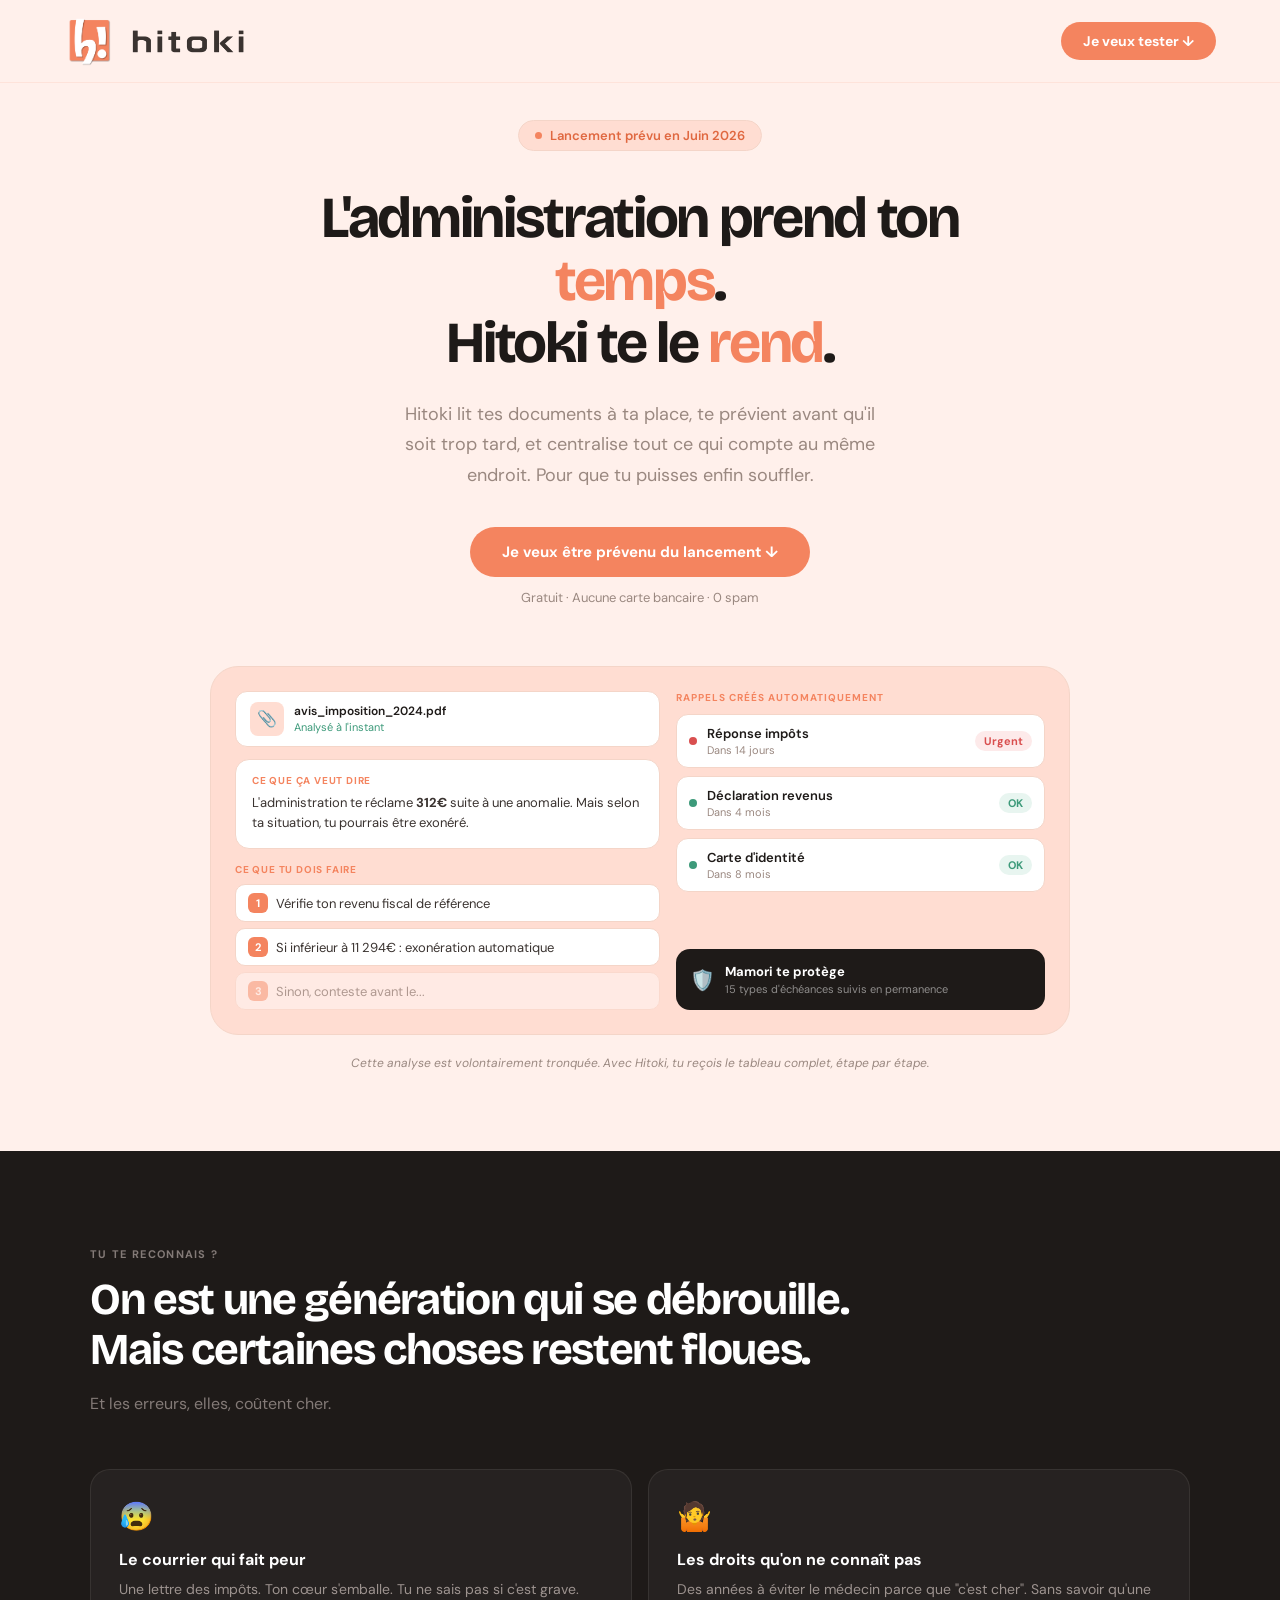
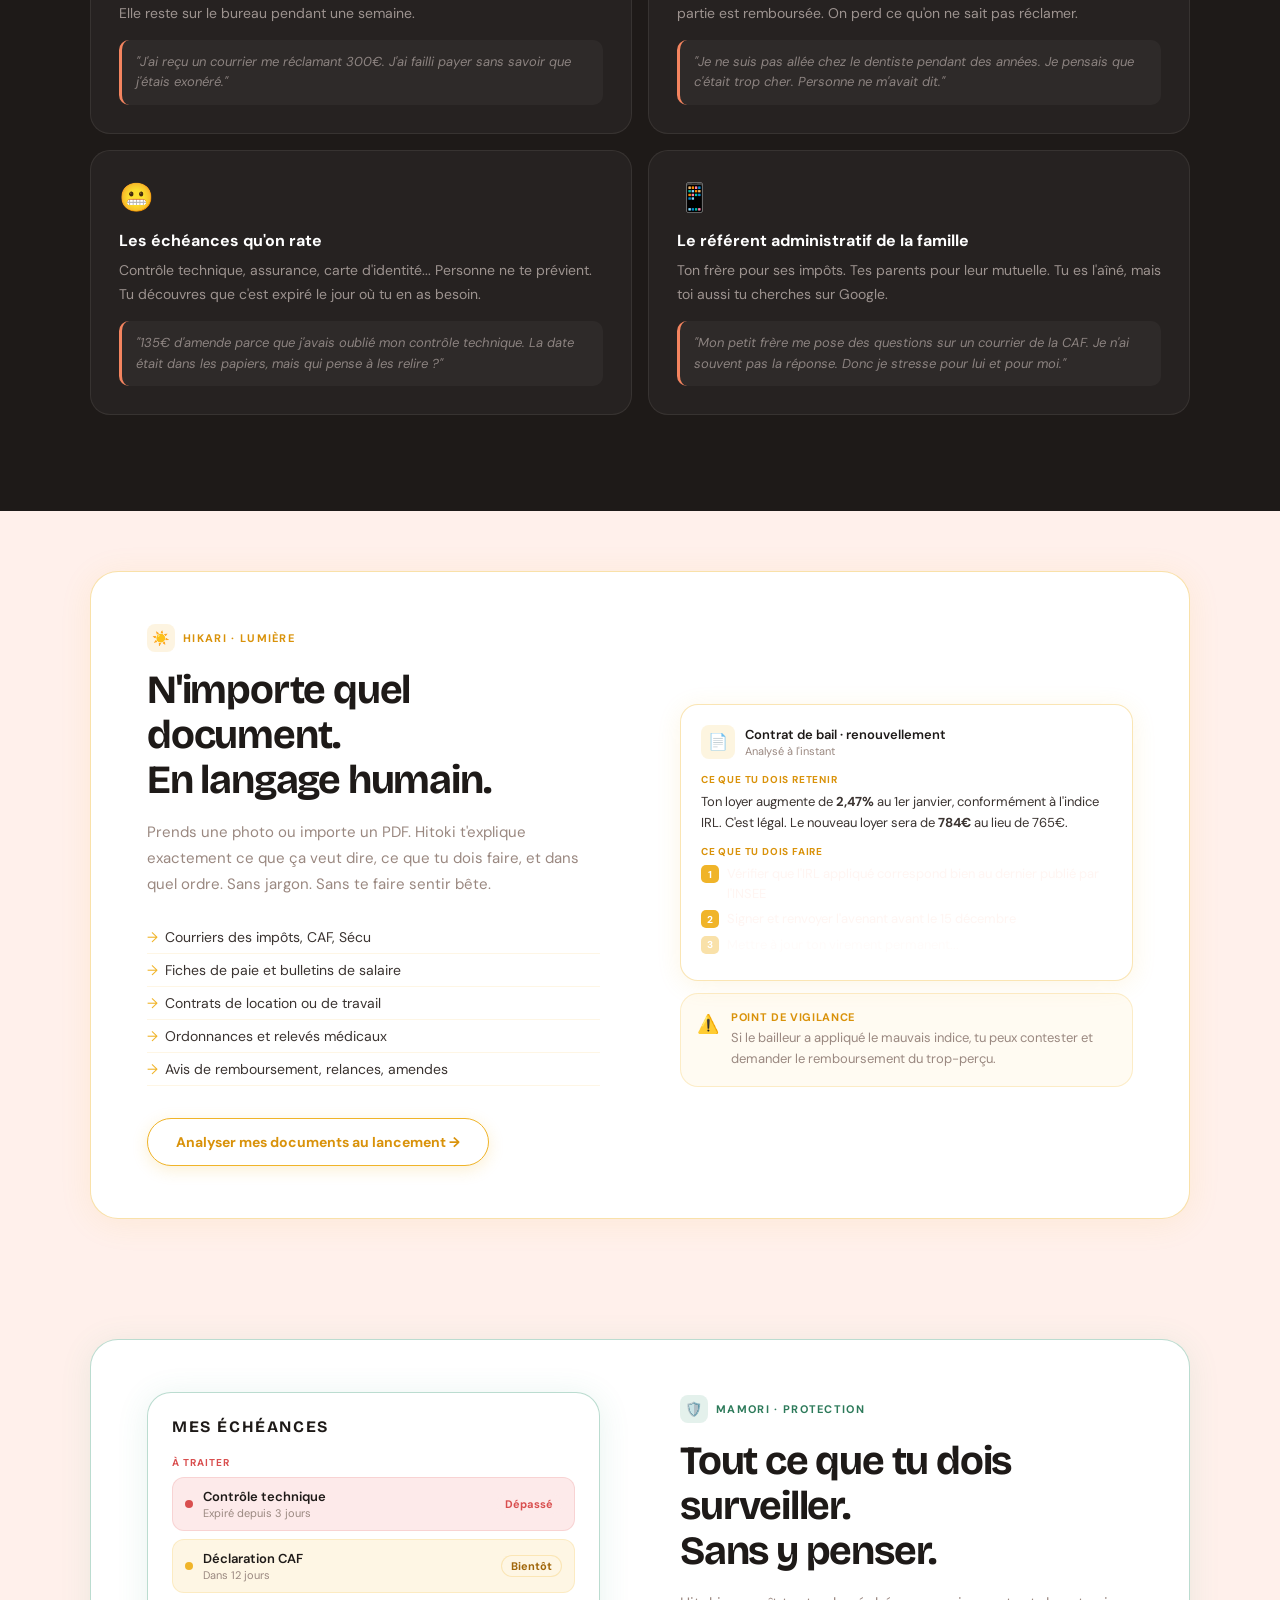
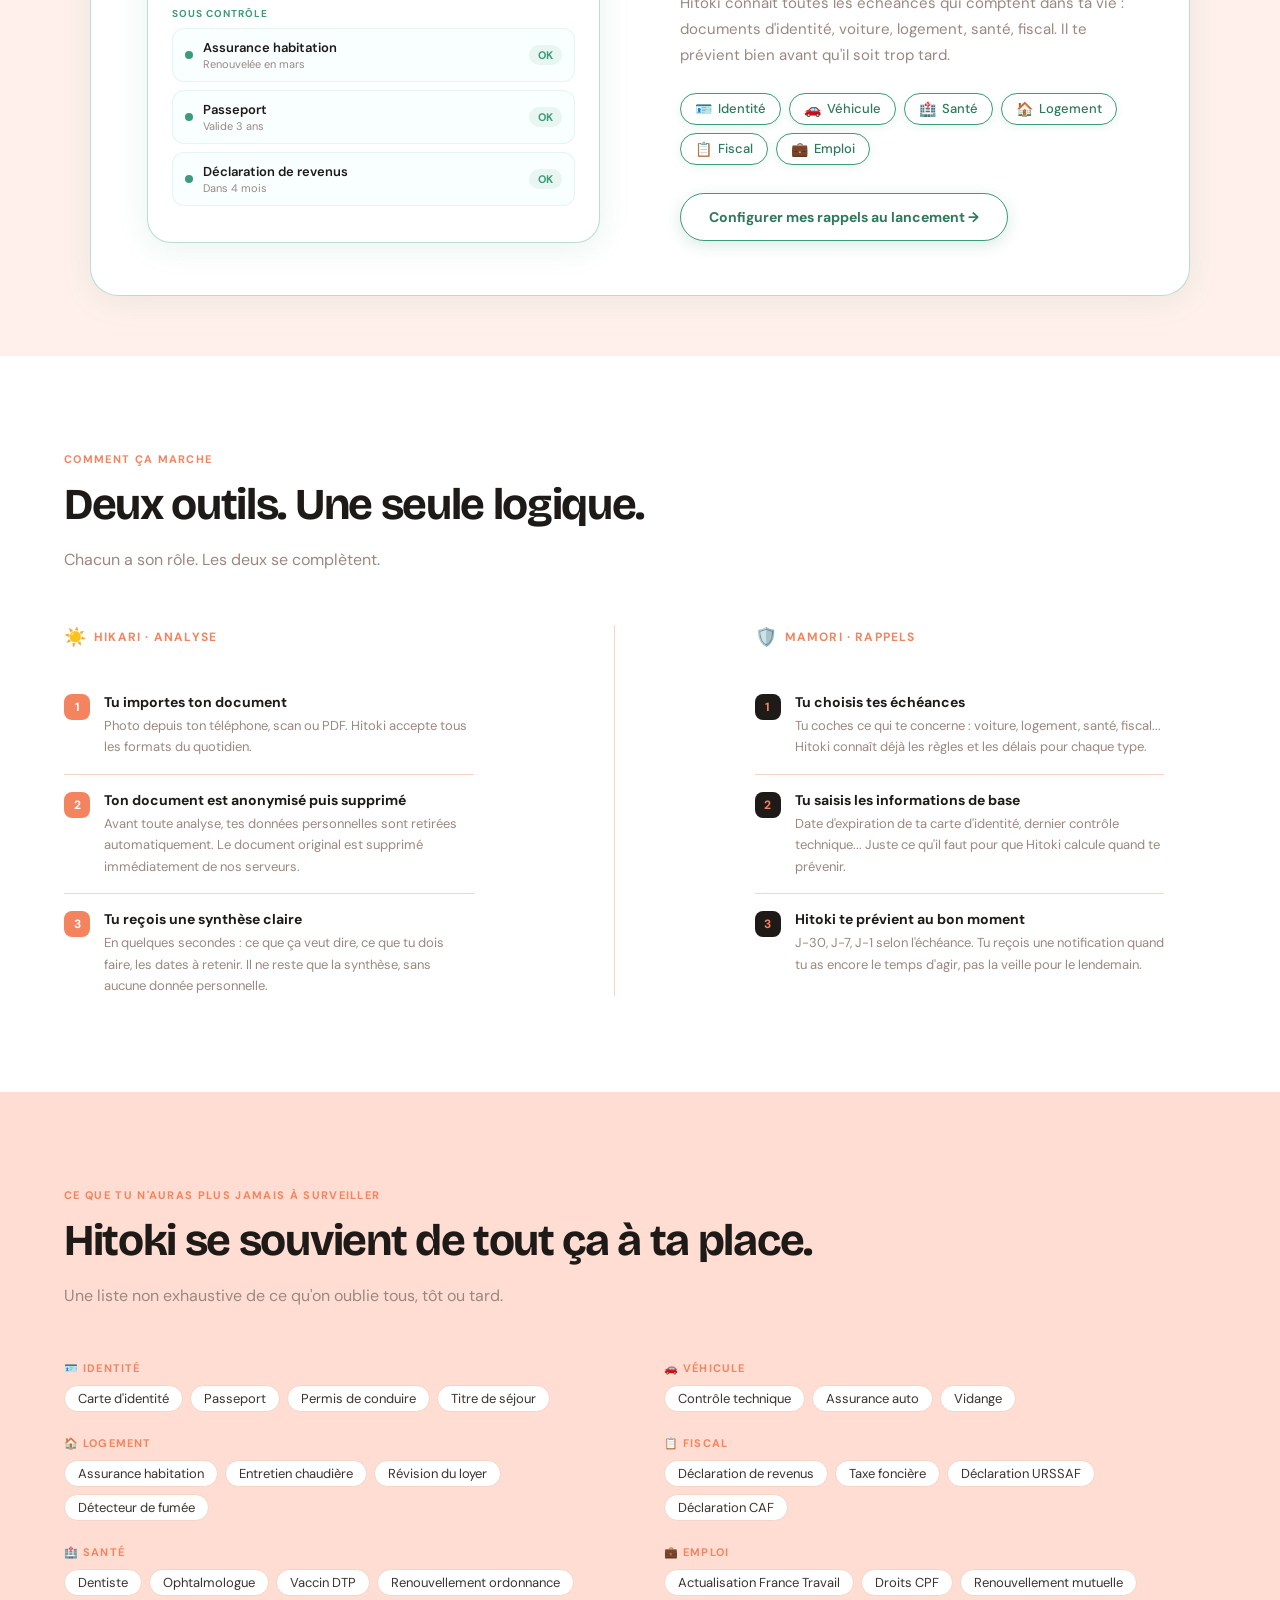
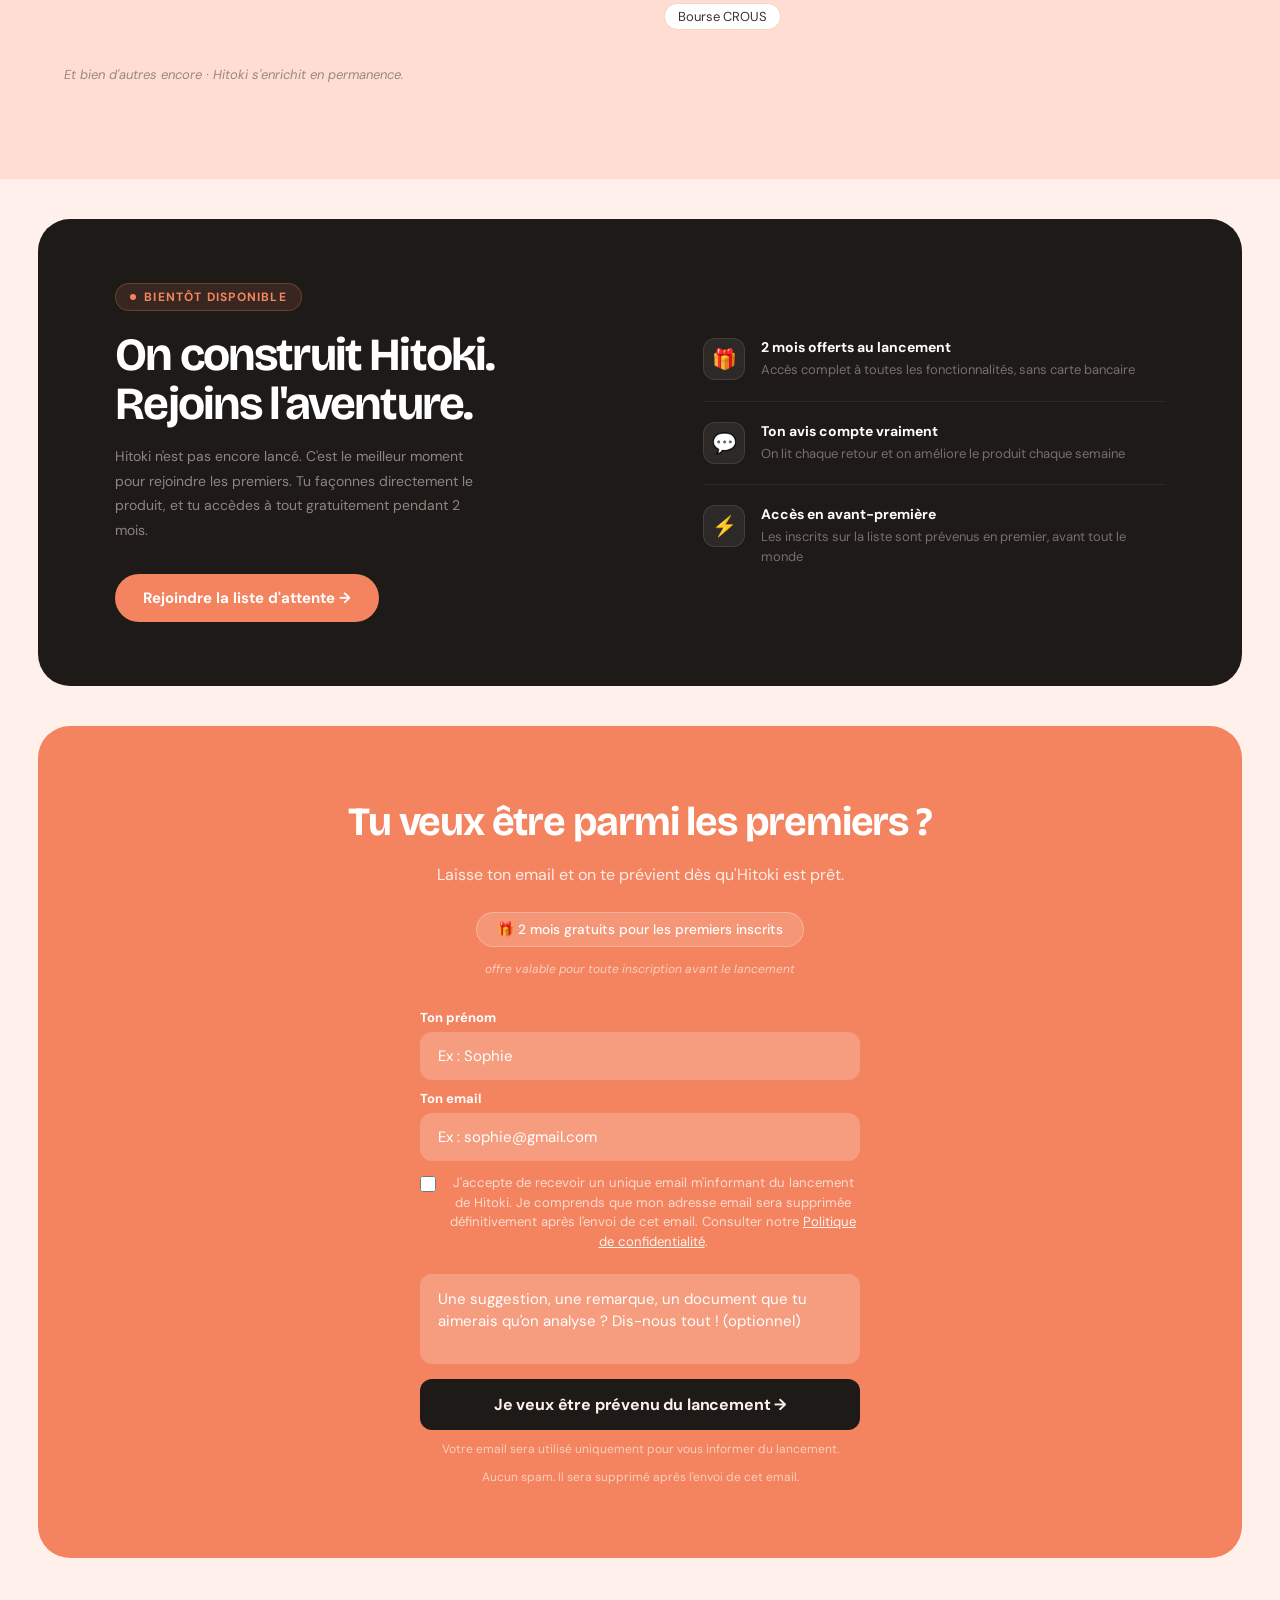
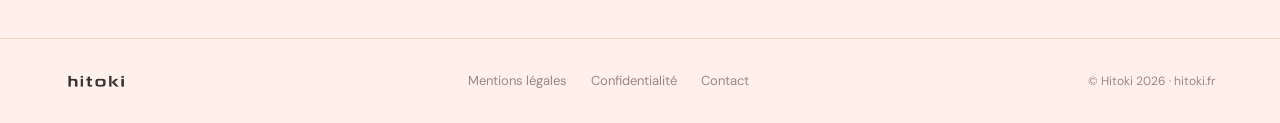
==== commit 620b23ed: "update landing page" ====
--- a/index.html
+++ b/index.html
@@ -35,7 +35,7 @@
   <h1>L'administration prend ton <em>temps</em>.<br>Hitoki te le <em>rend</em>.</h1>
 
   <p class="hero-sub">
-    Hitoki lit tes courriers, tes contrats, tes fiches de paie, t'explique quoi faire, et te rappelle tout ce que tu ne dois pas rater.
+    Hitoki lit tes documents à ta place, te prévient avant qu'il soit trop tard, et centralise tout ce qui compte au même endroit. Pour que tu puisses enfin souffler.
   </p>
 
   <div class="hero-cta-group">
@@ -113,37 +113,48 @@
 </section>
 
 <!-- ══════════════════════════════════════
-     PROBLÈME
-     ══════════════════════════════════════ -->
-<section class="section section--pain">
-  <div class="section-eyebrow">Tu te reconnais ?</div>
-  <h2 class="section-title">L'administration, personne nous a appris.</h2>
-  <p class="section-sub">On est une génération qui se débrouille. Mais certaines choses restent floues, et les erreurs coûtent cher.</p>
-
-  <div class="pain-grid">
-    <div class="pain-card">
-      <div class="pain-emoji">😰</div>
-      <div class="pain-title">Le courrier qui fait peur</div>
-      <p class="pain-text">Tu reçois une lettre des impôts. Ton cœur s'emballe. Tu ne sais pas si c'est grave. Tu la laisses sur le bureau pendant une semaine.</p>
-      <blockquote class="pain-quote">"J'ai reçu un courrier me réclamant 300€ pour la redevance télé. J'ai failli payer sans savoir que j'étais exonéré."</blockquote>
-    </div>
-    <div class="pain-card">
-      <div class="pain-emoji">🤷</div>
-      <div class="pain-title">Les droits qu'on ne connaît pas</div>
-      <p class="pain-text">Des années à éviter le médecin parce que "c'est cher". Sans savoir qu'une partie est remboursée. On perd ce qu'on ne sait pas réclamer.</p>
-      <blockquote class="pain-quote">"Je ne suis pas allée chez le dentiste pendant des années. Je pensais que c'était trop cher. Personne ne m'avait dit."</blockquote>
-    </div>
-    <div class="pain-card">
-      <div class="pain-emoji">😬</div>
-      <div class="pain-title">Les échéances qu'on rate</div>
-      <p class="pain-text">Contrôle technique, assurance, carte d'identité... personne ne te prévient. Tu découvres que c'est expiré le jour où tu en as besoin.</p>
-      <blockquote class="pain-quote">"135€ d'amende parce que j'avais oublié mon contrôle technique. La date était dans les papiers, mais qui pense à les relire ?"</blockquote>
-    </div>
-    <div class="pain-card">
-      <div class="pain-emoji">📱</div>
-      <div class="pain-title">Le référent admin de la famille</div>
-      <p class="pain-text">Ton frère t'appelle pour ses impôts. Tes parents pour leur mutuelle. Tu es l'aîné, mais toi aussi tu cherches sur Google.</p>
-      <blockquote class="pain-quote">"Mon petit frère me pose des questions sur un courrier de la CAF. Je n'ai souvent pas la réponse. Donc je stresse pour lui ET pour moi."</blockquote>
+     DOULEURS
+     ══════════════════════════════════════ -->
+<section class="section--pain lp-pain">
+  <div class="pain-inner">
+    <div class="pain-header">
+      <div class="section-eyebrow lp-eyebrow--light">Tu te reconnais ?</div>
+      <h2 class="section-title lp-title--light">On est une génération qui se débrouille.<br>Mais certaines choses restent floues.</h2>
+      <p class="section-sub lp-sub--light">Et les erreurs, elles, coûtent cher.</p>
+    </div>
+
+    <div class="pain-grid" id="pain-grid">
+      <div class="pain-card pain-card--dark">
+        <div class="pain-emoji">😰</div>
+        <div class="pain-title lp-pain-title">Le courrier qui fait peur</div>
+        <p class="pain-text lp-pain-text">Une lettre des impôts. Ton cœur s'emballe. Tu ne sais pas si c'est grave. Elle reste sur le bureau pendant une semaine.</p>
+        <blockquote class="pain-quote lp-pain-quote">"J'ai reçu un courrier me réclamant 300€. J'ai failli payer sans savoir que j'étais exonéré."</blockquote>
+      </div>
+      <div class="pain-card pain-card--dark">
+        <div class="pain-emoji">🤷</div>
+        <div class="pain-title lp-pain-title">Les droits qu'on ne connaît pas</div>
+        <p class="pain-text lp-pain-text">Des années à éviter le médecin parce que "c'est cher". Sans savoir qu'une partie est remboursée. On perd ce qu'on ne sait pas réclamer.</p>
+        <blockquote class="pain-quote lp-pain-quote">"Je ne suis pas allée chez le dentiste pendant des années. Je pensais que c'était trop cher. Personne ne m'avait dit."</blockquote>
+      </div>
+      <div class="pain-card pain-card--dark">
+        <div class="pain-emoji">😬</div>
+        <div class="pain-title lp-pain-title">Les échéances qu'on rate</div>
+        <p class="pain-text lp-pain-text">Contrôle technique, assurance, carte d'identité... Personne ne te prévient. Tu découvres que c'est expiré le jour où tu en as besoin.</p>
+        <blockquote class="pain-quote lp-pain-quote">"135€ d'amende parce que j'avais oublié mon contrôle technique. La date était dans les papiers, mais qui pense à les relire ?"</blockquote>
+      </div>
+      <div class="pain-card pain-card--dark">
+        <div class="pain-emoji">📱</div>
+        <div class="pain-title lp-pain-title">Le référent administratif de la famille</div>
+        <p class="pain-text lp-pain-text">Ton frère pour ses impôts. Tes parents pour leur mutuelle. Tu es l'aîné, mais toi aussi tu cherches sur Google.</p>
+        <blockquote class="pain-quote lp-pain-quote">"Mon petit frère me pose des questions sur un courrier de la CAF. Je n'ai souvent pas la réponse. Donc je stresse pour lui et pour moi."</blockquote>
+      </div>
+    </div>
+    <div class="pain-dots" id="pain-dots">
+      <span class="pain-dot pain-dot--active"></span>
+      <span class="pain-dot"></span>
+      <span class="pain-dot"></span>
+      <span class="pain-dot"></span>
+      <span class="pain-scroll-hint">→</span>
     </div>
   </div>
 </section>
@@ -151,47 +162,52 @@
 <!-- ══════════════════════════════════════
      HIKARI
      ══════════════════════════════════════ -->
-<div class="solution-block">
-  <div class="solution-inner">
-    <div class="solution-text">
-      <div class="section-eyebrow solution-eyebrow">☀️ Hikari · lumière</div>
-      <h2 class="solution-title">N'importe quel document.<br>En langage humain.</h2>
-      <p class="solution-desc">Prends une photo ou importe un PDF. Hitoki t'explique exactement ce que ça veut dire, ce que tu dois faire, et dans quel ordre. Sans jargon. Sans te faire sentir bête.</p>
-      <ul class="solution-list">
-        <li>Courriers des impôts, CAF, Sécu</li>
-        <li>Fiches de paie et bulletins de salaire</li>
-        <li>Contrats de location ou de travail</li>
-        <li>Ordonnances et relevés médicaux</li>
-        <li>Avis de remboursement, relances, amendes</li>
-      </ul>
-      <a href="#formulaire" class="btn-primary">Je veux analyser mes documents ↓</a>
-    </div>
-
-    <div class="solution-visual">
-      <div class="sv-card sv-card--main">
-        <div class="sv-header">
-          <div class="sv-icon">💼</div>
+<div class="lp-solution-wrap" id="hikari">
+  <div class="lp-solution-card lp-solution-card--amber">
+    <div class="solution-inner">
+      <div class="solution-text">
+        <div class="lp-eyebrow lp-eyebrow--amber">
+          <span class="lp-eyebrow-icon lp-eyebrow-icon--amber">☀️</span>
+          Hikari · lumière
+        </div>
+        <h2 class="solution-title lp-solution-title">N'importe quel document.<br>En langage humain.</h2>
+        <p class="solution-desc lp-solution-desc">Prends une photo ou importe un PDF. Hitoki t'explique exactement ce que ça veut dire, ce que tu dois faire, et dans quel ordre. Sans jargon. Sans te faire sentir bête.</p>
+        <ul class="lp-solution-list lp-solution-list--amber">
+          <li>Courriers des impôts, CAF, Sécu</li>
+          <li>Fiches de paie et bulletins de salaire</li>
+          <li>Contrats de location ou de travail</li>
+          <li>Ordonnances et relevés médicaux</li>
+          <li>Avis de remboursement, relances, amendes</li>
+        </ul>
+        <a href="#formulaire" class="lp-btn-hikari">Analyser mes documents au lancement →</a>
+      </div>
+
+      <div class="solution-visual">
+        <div class="lp-sv-card lp-sv-card--amber">
+          <div class="sv-header">
+            <div class="lp-sv-icon lp-sv-icon--amber">📄</div>
+            <div>
+              <div class="sv-doc-name lp-sv-doc-name">Contrat de bail · renouvellement</div>
+              <div class="sv-doc-date lp-sv-doc-date">Analysé à l'instant</div>
+            </div>
+          </div>
+          <div class="sv-section">
+            <div class="lp-sv-section-label lp-sv-section-label--amber">Ce que tu dois retenir</div>
+            <p class="lp-sv-section-text">Ton loyer augmente de <strong>2,47%</strong> au 1er janvier, conformément à l'indice IRL. C'est légal. Le nouveau loyer sera de <strong>784€</strong> au lieu de 765€.</p>
+          </div>
+          <div class="sv-section">
+            <div class="lp-sv-section-label lp-sv-section-label--amber">Ce que tu dois faire</div>
+            <div class="sv-step"><span class="lp-sv-step-n lp-sv-step-n--amber">1</span> Vérifier que l'IRL appliqué correspond bien au dernier publié par l'INSEE</div>
+            <div class="sv-step"><span class="lp-sv-step-n lp-sv-step-n--amber">2</span> Signer et renvoyer l'avenant avant le 15 décembre</div>
+            <div class="sv-step sv-step--faded"><span class="lp-sv-step-n lp-sv-step-n--amber">3</span> Mettre à jour ton virement permanent...</div>
+          </div>
+        </div>
+        <div class="lp-sv-card lp-sv-card--risk-amber">
+          <div class="sv-risk-icon">⚠️</div>
           <div>
-            <div class="sv-doc-name">Fiche de paie · mars 2025</div>
-            <div class="sv-doc-date">Analysée à l'instant</div>
-          </div>
-        </div>
-        <div class="sv-section">
-          <div class="sv-section-label">Ce que tu dois retenir</div>
-          <p class="sv-section-text">Ton net ce mois-ci est <strong style="color:white">1 241€</strong> au lieu de 1 428€ habituellement. Une ligne "Régularisation" de 187€ a été déduite.</p>
-        </div>
-        <div class="sv-section">
-          <div class="sv-section-label">Ce que tu dois faire</div>
-          <div class="sv-step"><span class="sv-step-n">1</span>Demande le détail à ton service RH</div>
-          <div class="sv-step"><span class="sv-step-n">2</span>Si tu penses à une erreur, tu as 3 ans pour contester</div>
-          <div class="sv-step sv-step--faded"><span class="sv-step-n">3</span>Voici exactement comment formuler ta demande...</div>
-        </div>
-      </div>
-      <div class="sv-card sv-card--risk">
-        <div class="sv-risk-icon">⚠️</div>
-        <div>
-          <div class="sv-risk-label">Point de vigilance</div>
-          <p class="sv-risk-text">Vérifie que la régularisation correspond bien à un trop-perçu réel, ce type de ligne peut parfois être appliqué à tort.</p>
+            <div class="lp-sv-risk-label lp-sv-risk-label--amber">Point de vigilance</div>
+            <div class="lp-sv-risk-text">Si le bailleur a appliqué le mauvais indice, tu peux contester et demander le remboursement du trop-perçu.</div>
+          </div>
         </div>
       </div>
     </div>
@@ -201,74 +217,85 @@
 <!-- ══════════════════════════════════════
      MAMORI
      ══════════════════════════════════════ -->
-<section class="mamori-block">
-  <div class="mamori-inner">
-    <div class="mamori-visual">
-      <div class="mamori-timeline">
-        <div class="mt-title">Tes échéances à venir</div>
-        <div class="mt-item mt-item--urgent">
-          <div class="mt-dot mt-dot--urgent"></div>
-          <div class="mt-info">
-            <div class="mt-name">Réponse impôts · contestation</div>
-            <div class="mt-date">Dans 14 jours</div>
-          </div>
-          <span class="mt-badge mt-badge--urgent">Urgent</span>
-        </div>
-        <div class="mt-item mt-item--ok">
-          <div class="mt-dot mt-dot--ok"></div>
-          <div class="mt-info">
-            <div class="mt-name">Contrôle technique</div>
-            <div class="mt-date">Dans 2 mois</div>
-          </div>
-          <span class="mt-badge mt-badge--ok">Prévu</span>
-        </div>
-        <div class="mt-item mt-item--ok">
-          <div class="mt-dot mt-dot--ok"></div>
-          <div class="mt-info">
-            <div class="mt-name">Déclaration de revenus</div>
-            <div class="mt-date">Dans 4 mois</div>
-          </div>
-          <span class="mt-badge mt-badge--ok">Prévu</span>
-        </div>
-        <div class="mt-item mt-item--ok">
-          <div class="mt-dot mt-dot--ok"></div>
-          <div class="mt-info">
-            <div class="mt-name">Passeport</div>
-            <div class="mt-date">Dans 11 mois</div>
-          </div>
-          <span class="mt-badge mt-badge--ok">Prévu</span>
-        </div>
-        <div class="mt-footer">
-          <span>🛡️</span>
-          <span>12 échéances surveillées en ce moment</span>
-        </div>
-      </div>
-    </div>
-
-    <div class="mamori-text">
-      <div class="section-eyebrow">🛡️ Mamori · protection</div>
-      <h2 class="solution-title mamori-title">Plus jamais une échéance ratée.</h2>
-      <p class="solution-desc">Hitoki connaît les délais pour chaque type d'échéance. Tu coches ce qui te concerne, il calcule quand te prévenir. J-30, J-7, J-1 selon l'urgence.</p>
-      <div class="mamori-categories">
-        <span class="mamori-cat"><span>🪪</span> Identité</span>
-        <span class="mamori-cat"><span>🚗</span> Véhicule</span>
-        <span class="mamori-cat"><span>🏠</span> Logement</span>
-        <span class="mamori-cat"><span>📋</span> Fiscal</span>
-        <span class="mamori-cat"><span>🏥</span> Santé</span>
-        <span class="mamori-cat"><span>💼</span> Emploi</span>
-      </div>
-      <a href="#formulaire" class="btn-primary">Je ne veux plus jamais rien rater ↓</a>
-    </div>
-  </div>
-</section>
-
-<!-- ══════════════════════════════════════
-     COMMENT ÇA MARCHE
+<div class="lp-mamori-wrap" id="mamori">
+  <div class="lp-solution-card lp-solution-card--green">
+    <div class="mamori-inner">
+      <div class="mamori-visual">
+        <div class="mamori-timeline lp-mamori-dash">
+          <div class="mt-title lp-dash-title">Mes échéances</div>
+          <div class="lp-mamori-section-label lp-mamori-section-label--urgent">À traiter</div>
+          <div class="mt-item lp-mt-item--urgent">
+            <div class="mt-dot mt-dot--urgent"></div>
+            <div class="mt-info">
+              <div class="mt-name">Contrôle technique</div>
+              <div class="mt-date">Expiré depuis 3 jours</div>
+            </div>
+            <div class="mt-badge mt-badge--urgent">Dépassé</div>
+          </div>
+          <div class="mt-item lp-mt-item--approche">
+            <div class="mt-dot lp-mt-dot--approche"></div>
+            <div class="mt-info">
+              <div class="mt-name">Déclaration CAF</div>
+              <div class="mt-date">Dans 12 jours</div>
+            </div>
+            <div class="mt-badge lp-mt-badge--approche">Bientôt</div>
+          </div>
+          <div class="lp-mamori-section-label lp-mamori-section-label--ok">Sous contrôle</div>
+          <div class="mt-item lp-mt-item--ok">
+            <div class="mt-dot mt-dot--ok"></div>
+            <div class="mt-info">
+              <div class="mt-name">Assurance habitation</div>
+              <div class="mt-date">Renouvelée en mars</div>
+            </div>
+            <div class="mt-badge mt-badge--ok">OK</div>
+          </div>
+          <div class="mt-item lp-mt-item--ok">
+            <div class="mt-dot mt-dot--ok"></div>
+            <div class="mt-info">
+              <div class="mt-name">Passeport</div>
+              <div class="mt-date">Valide 3 ans</div>
+            </div>
+            <div class="mt-badge mt-badge--ok">OK</div>
+          </div>
+          <div class="mt-item lp-mt-item--ok">
+            <div class="mt-dot mt-dot--ok"></div>
+            <div class="mt-info">
+              <div class="mt-name">Déclaration de revenus</div>
+              <div class="mt-date">Dans 4 mois</div>
+            </div>
+            <div class="mt-badge mt-badge--ok">OK</div>
+          </div>
+        </div>
+      </div>
+
+      <div class="mamori-text">
+        <div class="lp-eyebrow lp-eyebrow--green">
+          <span class="lp-eyebrow-icon lp-eyebrow-icon--green">🛡️</span>
+          Mamori · protection
+        </div>
+        <h2 class="solution-title lp-solution-title">Tout ce que tu dois surveiller.<br>Sans y penser.</h2>
+        <p class="solution-desc lp-solution-desc">Hitoki connaît toutes les échéances qui comptent dans ta vie : documents d'identité, voiture, logement, santé, fiscal. Il te prévient bien avant qu'il soit trop tard.</p>
+        <div class="mamori-categories lp-mamori-categories">
+          <div class="mamori-cat lp-mamori-cat--green"><span>🪪</span> Identité</div>
+          <div class="mamori-cat lp-mamori-cat--green"><span>🚗</span> Véhicule</div>
+          <div class="mamori-cat lp-mamori-cat--green"><span>🏥</span> Santé</div>
+          <div class="mamori-cat lp-mamori-cat--green"><span>🏠</span> Logement</div>
+          <div class="mamori-cat lp-mamori-cat--green"><span>📋</span> Fiscal</div>
+          <div class="mamori-cat lp-mamori-cat--green"><span>💼</span> Emploi</div>
+        </div>
+        <a href="#formulaire" class="lp-btn-mamori">Configurer mes rappels au lancement →</a>
+      </div>
+    </div>
+  </div>
+</div>
+
+<!-- ══════════════════════════════════════
+     COMMENT CA MARCHE
      ══════════════════════════════════════ -->
 <section class="how-section">
   <div class="section-eyebrow">Comment ça marche</div>
   <h2 class="section-title">Deux outils. Une seule logique.</h2>
-  <p class="section-sub">Chacun a son rôle, les deux se complètent.</p>
+  <p class="section-sub">Chacun a son rôle. Les deux se complètent.</p>
 
   <div class="how-grid">
     <div class="how-col">
@@ -287,14 +314,14 @@
         <div class="how-num">2</div>
         <div>
           <div class="how-title">Ton document est anonymisé puis supprimé</div>
-          <p class="how-text">Avant toute analyse, tes données personnelles sont retirées automatiquement. Le document original est supprimé immédiatement.</p>
+          <p class="how-text">Avant toute analyse, tes données personnelles sont retirées automatiquement. Le document original est supprimé immédiatement de nos serveurs.</p>
         </div>
       </div>
       <div class="how-step-item">
         <div class="how-num">3</div>
         <div>
           <div class="how-title">Tu reçois une synthèse claire</div>
-          <p class="how-text">En quelques secondes : ce que ça veut dire, ce que tu dois faire, les dates à retenir.</p>
+          <p class="how-text">En quelques secondes : ce que ça veut dire, ce que tu dois faire, les dates à retenir. Il ne reste que la synthèse, sans aucune donnée personnelle.</p>
         </div>
       </div>
     </div>
@@ -310,7 +337,7 @@
         <div class="how-num how-num--dark">1</div>
         <div>
           <div class="how-title">Tu choisis tes échéances</div>
-          <p class="how-text">Tu coches ce qui te concerne : voiture, logement, santé, fiscal... Hitoki connaît déjà les règles pour chaque type.</p>
+          <p class="how-text">Tu coches ce qui te concerne : voiture, logement, santé, fiscal... Hitoki connaît déjà les règles et les délais pour chaque type.</p>
         </div>
       </div>
       <div class="how-step-item">
@@ -324,7 +351,7 @@
         <div class="how-num how-num--dark">3</div>
         <div>
           <div class="how-title">Hitoki te prévient au bon moment</div>
-          <p class="how-text">J-30, J-7, J-1 selon l'échéance. Tu reçois une notification quand tu as encore le temps d'agir.</p>
+          <p class="how-text">J-30, J-7, J-1 selon l'échéance. Tu reçois une notification quand tu as encore le temps d'agir, pas la veille pour le lendemain.</p>
         </div>
       </div>
     </div>
@@ -332,7 +359,7 @@
 </section>
 
 <!-- ══════════════════════════════════════
-     RAPPELS — liste
+     RAPPELS
      ══════════════════════════════════════ -->
 <section class="reminders-section">
   <div class="section-eyebrow">Ce que tu n'auras plus jamais à surveiller</div>
@@ -398,7 +425,7 @@
 </section>
 
 <!-- ══════════════════════════════════════
-     PARTICIPATION CTA
+     BIENTOT DISPONIBLE
      ══════════════════════════════════════ -->
 <section class="participate-block">
   <div class="participate-inner">
@@ -409,7 +436,7 @@
         Bientôt disponible
       </div>
       <h2 class="participate-title">On construit Hitoki.<br>Rejoins l'aventure.</h2>
-      <p class="participate-text">Hitoki n'est pas encore lancé. C'est le meilleur moment pour rejoindre les premiers ! Tu façonnes directement le produit, et tu accèdes à tout gratuitement pendant 2 mois.</p>
+      <p class="participate-text">Hitoki n'est pas encore lancé. C'est le meilleur moment pour rejoindre les premiers. Tu façonnes directement le produit, et tu accèdes à tout gratuitement pendant 2 mois.</p>
       <a href="#formulaire" class="participate-cta">Rejoindre la liste d'attente →</a>
     </div>
 
@@ -432,7 +459,7 @@
         <div class="participate-icon">⚡</div>
         <div>
           <div class="participate-item-title">Accès en avant-première</div>
-          <div class="participate-item-sub">Les inscrits sur la liste sont prévenus en premiers, avant tout le monde</div>
+          <div class="participate-item-sub">Les inscrits sur la liste sont prévenus en premier, avant tout le monde</div>
         </div>
       </div>
     </div>
@@ -506,9 +533,39 @@
     backToTop.classList.toggle('visible', window.scrollY > 400);
   });
 
+  // Burger menu
+  const burgerBtn = document.getElementById('burger-btn');
+  const navMenu = document.getElementById('nav-menu');
+  if (burgerBtn && navMenu) {
+    ['click', 'touchstart'].forEach(evt => {
+      burgerBtn.addEventListener(evt, (e) => {
+        e.preventDefault();
+        navMenu.classList.toggle('open');
+      });
+    });
+  }
+
+  // Pain dots (mobile)
+  function initPainDots() {
+    if (window.innerWidth > 640) return;
+    const grid = document.getElementById('pain-grid');
+    const dots = document.querySelectorAll('#pain-dots .pain-dot');
+    const hint = document.querySelector('#pain-dots .pain-scroll-hint');
+    const cards = grid ? grid.querySelectorAll('.pain-card') : [];
+    if (!grid || !dots.length) return;
+    grid.addEventListener('scroll', () => {
+      const cardWidth = cards[0].offsetWidth;
+      const index = Math.round(grid.scrollLeft / cardWidth);
+      dots.forEach((dot, i) => dot.classList.toggle('pain-dot--active', i === index));
+      if (hint) hint.classList.toggle('hidden', index >= cards.length - 1);
+    }, { passive: true });
+  }
+  document.addEventListener('DOMContentLoaded', initPainDots);
+  window.addEventListener('resize', initPainDots);
+
+  // Formulaire Web3Forms
   const form = document.getElementById('form-container');
   const confirmation = document.getElementById('confirmation');
-
   form.addEventListener('submit', async function (e) {
     e.preventDefault();
     const data = new FormData(form);
--- a/style.css
+++ b/style.css
@@ -847,4 +847,280 @@
   footer { padding: 24px 4%; }
   .hero  { padding: 100px 4% 60px; }
   .legal-page { padding: 120px 4% 60px; }
+}
+/* ═══════════════════════════════════════════
+   LANDING PAGE — EXTENSIONS
+   Classes supplémentaires pour les nouveaux blocs
+   ═══════════════════════════════════════════ */
+
+/* ── Section douleurs (fond night, inspirée de index.css) ── */
+.section--pain.lp-pain {
+  background: var(--night);
+  padding: 96px 5%;
+}
+.pain-inner { max-width: 1100px; margin: 0 auto; }
+.pain-header { margin-bottom: 52px; }
+
+.lp-eyebrow--light { color: rgba(255,240,235,0.45) !important; }
+.lp-title--light   { color: white; }
+.lp-sub--light     { color: rgba(255,240,235,0.45); margin-bottom: 0; }
+
+.pain-card--dark {
+  background: rgba(255,240,235,0.04);
+  border: 1px solid rgba(255,240,235,0.08);
+}
+.pain-card--dark:hover { border-color: rgba(244,133,95,0.25); }
+.lp-pain-title { color: white !important; }
+.lp-pain-text  { color: rgba(255,240,235,0.55) !important; }
+.lp-pain-quote {
+  background: rgba(255,240,235,0.04) !important;
+  color: rgba(255,240,235,0.45) !important;
+}
+
+/* Points dots (mobile, fond night) */
+.pain-dots {
+  display: none;
+  justify-content: center;
+  align-items: center;
+  gap: 8px;
+  margin-top: 16px;
+  padding: 0 16px;
+}
+.pain-dot {
+  width: 7px; height: 7px;
+  border-radius: 50%;
+  background: rgba(255,240,235,0.25);
+  transition: background 0.3s ease, transform 0.3s ease;
+}
+.pain-dot--active { background: var(--orange); transform: scale(1.2); }
+.pain-scroll-hint {
+  font-size: 14px;
+  color: rgba(255,240,235,0.4);
+  margin-left: 4px;
+  transition: opacity 0.3s ease;
+}
+.pain-scroll-hint.hidden { opacity: 0; }
+
+/* ── Blocs Hikari / Mamori (wrapper + card) ── */
+.lp-solution-wrap {
+  background: var(--peach-bg);
+  padding: 60px 5%;
+}
+.lp-mamori-wrap {
+  background: var(--peach-bg);
+  padding: 60px 5%;
+}
+.lp-solution-card {
+  background: white;
+  border-radius: 28px;
+  padding: 52px 56px;
+  max-width: 1100px;
+  margin: 0 auto;
+}
+.lp-solution-card--amber {
+  border: 1.5px solid rgba(240,180,41,0.4);
+  box-shadow: 0 4px 32px rgba(240,180,41,0.10);
+}
+.lp-solution-card--green {
+  border: 1.5px solid rgba(61,154,122,0.35);
+  box-shadow: 0 4px 32px rgba(61,154,122,0.10);
+}
+
+/* Eyebrows Hikari/Mamori */
+.lp-eyebrow {
+  display: inline-flex; align-items: center; gap: 8px;
+  font-size: 11px; font-weight: 700;
+  text-transform: uppercase; letter-spacing: 0.12em;
+  margin-bottom: 16px;
+}
+.lp-eyebrow--amber { color: #D9920A; }
+.lp-eyebrow--green { color: #2D7A5A; }
+
+.lp-eyebrow-icon {
+  width: 28px; height: 28px; border-radius: 8px;
+  font-size: 14px;
+  display: flex; align-items: center; justify-content: center;
+}
+.lp-eyebrow-icon--amber { background: rgba(240,180,41,0.14); }
+.lp-eyebrow-icon--green { background: rgba(61,154,122,0.14); }
+
+/* Titres et textes */
+.lp-solution-title { color: var(--night); }
+.lp-solution-desc  { font-size: 15px; color: var(--muted); line-height: 1.75; margin-bottom: 24px; }
+
+/* Liste Hikari amber */
+.lp-solution-list { list-style: none; margin-bottom: 32px; }
+.lp-solution-list--amber li {
+  font-size: 14px; color: var(--night-soft);
+  padding: 7px 0 7px 18px;
+  border-bottom: 1px solid rgba(240,180,41,0.12);
+  position: relative;
+}
+.lp-solution-list--amber li::before {
+  content: '→'; position: absolute; left: 0;
+  color: var(--amber);
+}
+
+/* Boutons Hikari / Mamori */
+.lp-btn-hikari {
+  display: inline-flex; align-items: center;
+  background: white; color: #D9920A;
+  padding: 14px 28px; border-radius: 99px;
+  font-family: 'DM Sans', sans-serif;
+  font-size: 14px; font-weight: 700;
+  text-decoration: none;
+  border: 1.5px solid var(--amber);
+  box-shadow: 0 4px 16px rgba(240,180,41,0.20);
+  transition: background 0.2s, transform 0.15s, box-shadow 0.2s;
+}
+.lp-btn-hikari:hover {
+  background: #FFFBF0;
+  transform: translateY(-2px);
+  box-shadow: 0 6px 20px rgba(240,180,41,0.28);
+}
+
+.lp-btn-mamori {
+  display: inline-flex; align-items: center;
+  background: white; color: #2D7A5A;
+  padding: 14px 28px; border-radius: 99px;
+  font-family: 'DM Sans', sans-serif;
+  font-size: 14px; font-weight: 700;
+  text-decoration: none;
+  border: 1.5px solid var(--green);
+  box-shadow: 0 4px 16px rgba(61,154,122,0.20);
+  transition: background 0.2s, transform 0.15s, box-shadow 0.2s;
+}
+.lp-btn-mamori:hover {
+  background: #F0FAF6;
+  transform: translateY(-2px);
+  box-shadow: 0 6px 20px rgba(61,154,122,0.28);
+}
+
+/* Mockup Hikari (cards blanches sur fond clair) */
+.lp-sv-card {
+  background: white;
+  border-radius: 18px; padding: 20px; margin-bottom: 12px;
+}
+.lp-sv-card--amber {
+  border: 1.5px solid rgba(240,180,41,0.35);
+  box-shadow: 0 4px 24px rgba(240,180,41,0.12);
+}
+.lp-sv-card--risk-amber {
+  display: flex; align-items: flex-start; gap: 12px;
+  background: rgba(240,180,41,0.06);
+  border: 1.5px solid rgba(240,180,41,0.22);
+  border-radius: 18px; padding: 16px;
+  margin-bottom: 0;
+}
+.lp-sv-icon {
+  width: 34px; height: 34px;
+  border-radius: 8px; display: flex; align-items: center; justify-content: center;
+  font-size: 16px; flex-shrink: 0;
+}
+.lp-sv-icon--amber { background: rgba(240,180,41,0.14); }
+
+.lp-sv-doc-name   { font-size: 13px; font-weight: 600; color: var(--night); }
+.lp-sv-doc-date   { font-size: 11px; color: var(--muted); margin-top: 1px; }
+
+.lp-sv-section-label {
+  font-size: 10px; font-weight: 700;
+  text-transform: uppercase; letter-spacing: 0.08em; margin-bottom: 6px;
+}
+.lp-sv-section-label--amber { color: #D9920A; }
+
+.lp-sv-section-text { font-size: 13px; color: var(--night-soft); line-height: 1.6; }
+
+.lp-sv-step-n {
+  width: 18px; height: 18px;
+  border-radius: 5px; font-size: 10px; font-weight: 700;
+  display: flex; align-items: center; justify-content: center;
+  flex-shrink: 0; margin-top: 1px; color: white;
+}
+.lp-sv-step-n--amber { background: var(--amber); }
+
+.lp-sv-risk-label {
+  font-size: 11px; font-weight: 700;
+  margin-bottom: 4px; text-transform: uppercase; letter-spacing: 0.06em;
+}
+.lp-sv-risk-label--amber { color: #D9920A; }
+.lp-sv-risk-text { font-size: 13px; color: var(--muted); line-height: 1.6; }
+
+/* Mockup Mamori (dashboard sur fond blanc) */
+.lp-mamori-dash {
+  background: white;
+  border-radius: 24px;
+  border: 1.5px solid rgba(61,154,122,0.35);
+  box-shadow: 0 4px 32px rgba(61,154,122,0.12);
+}
+.lp-dash-title {
+  font-family: 'Bricolage Grotesque', sans-serif;
+  font-size: 16px; font-weight: 700; color: var(--night); margin-bottom: 20px;
+}
+.lp-mamori-section-label {
+  font-size: 10px; font-weight: 700;
+  text-transform: uppercase; letter-spacing: 0.1em;
+  margin-bottom: 8px; margin-top: 14px;
+}
+.lp-mamori-section-label:first-of-type { margin-top: 0; }
+.lp-mamori-section-label--urgent { color: var(--red); }
+.lp-mamori-section-label--ok     { color: var(--green); }
+
+.lp-mt-item--urgent  { background: var(--red-bg);  border-color: rgba(217,79,79,0.15); }
+.lp-mt-item--approche{ background: #FEF6E4;         border-color: rgba(240,180,41,0.18); }
+.lp-mt-item--ok      { background: #F8FFFE;         border-color: rgba(61,154,122,0.1); }
+
+.lp-mt-dot--approche { background: var(--amber); }
+
+.lp-mt-badge--approche {
+  background: #FEF6E4; color: #A0660A;
+  border: 1px solid rgba(240,180,41,0.25);
+  font-size: 11px; font-weight: 700;
+  padding: 3px 9px; border-radius: 99px; flex-shrink: 0;
+}
+
+/* Catégories Mamori (style vert) */
+.lp-mamori-categories { display: flex; flex-wrap: wrap; gap: 8px; margin-bottom: 28px; }
+.lp-mamori-cat--green {
+  background: white;
+  border: 1.5px solid var(--green) !important;
+  color: #2D7A5A !important;
+  box-shadow: 0 2px 8px rgba(61,154,122,0.12);
+}
+.lp-mamori-cat--green:hover { transform: translateY(-1px); }
+
+/* ── Responsive extensions landing ── */
+@media (max-width: 640px) {
+  .section--pain.lp-pain     { padding: 64px 0; }
+  .pain-header               { padding: 0 16px; margin-bottom: 36px; }
+  .pain-dots                 { display: flex; }
+
+  .pain-grid {
+    display: flex !important;
+    flex-direction: row;
+    overflow-x: auto;
+    gap: 0;
+    padding: 4px 0 16px;
+    scroll-snap-type: x mandatory;
+    -webkit-overflow-scrolling: touch;
+    scrollbar-width: none;
+    grid-template-columns: unset !important;
+  }
+  .pain-grid::-webkit-scrollbar { display: none; }
+  .pain-card {
+    width: calc(100vw - 32px);
+    min-width: calc(100vw - 32px);
+    margin: 0 16px 0 0;
+    padding: 28px 24px;
+    scroll-snap-align: center;
+    flex-shrink: 0;
+  }
+  .pain-card:last-child { margin-right: 16px; }
+
+  .lp-solution-wrap,
+  .lp-mamori-wrap            { padding: 32px 4%; }
+  .lp-solution-card          { padding: 28px 20px; }
+  .solution-inner            { grid-template-columns: 1fr; gap: 40px; }
+  .mamori-inner              { grid-template-columns: 1fr; gap: 40px; }
+  .mamori-visual             { order: 2; }
+  .mamori-text               { order: 1; }
 }
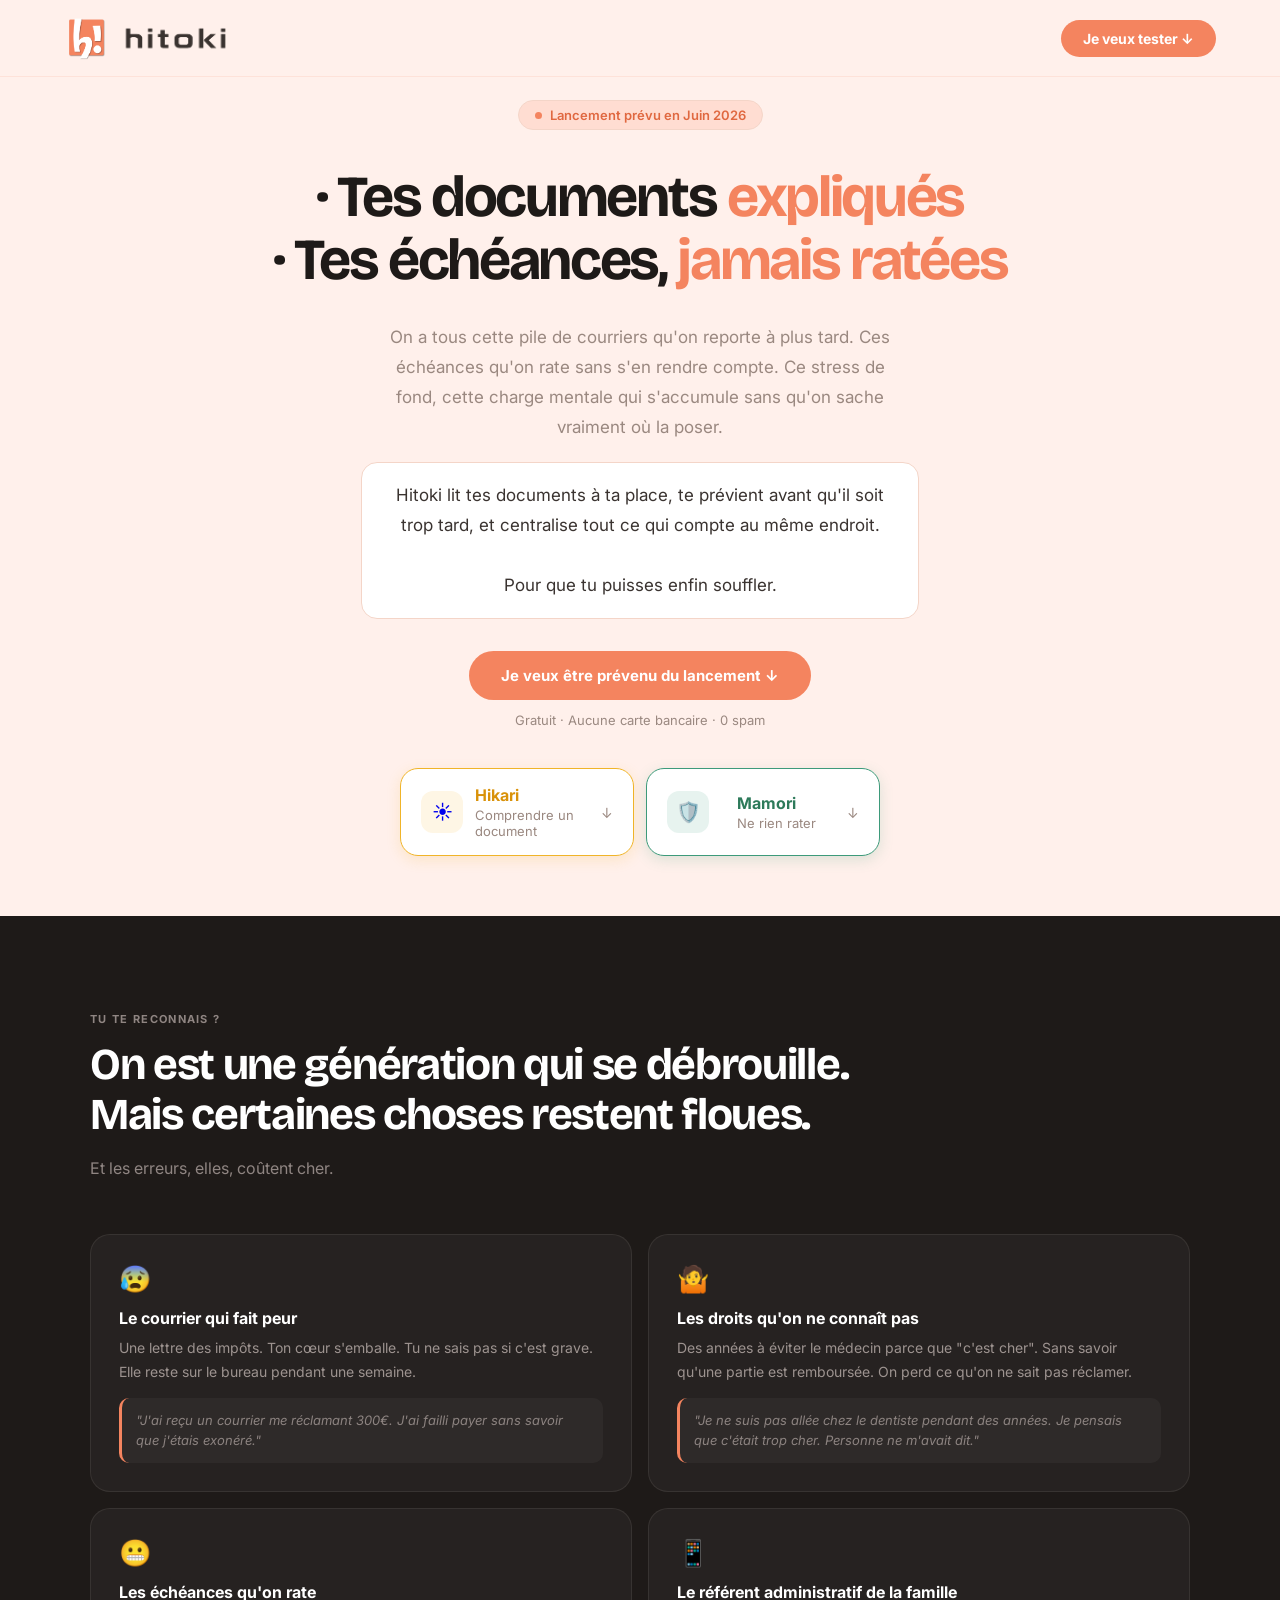
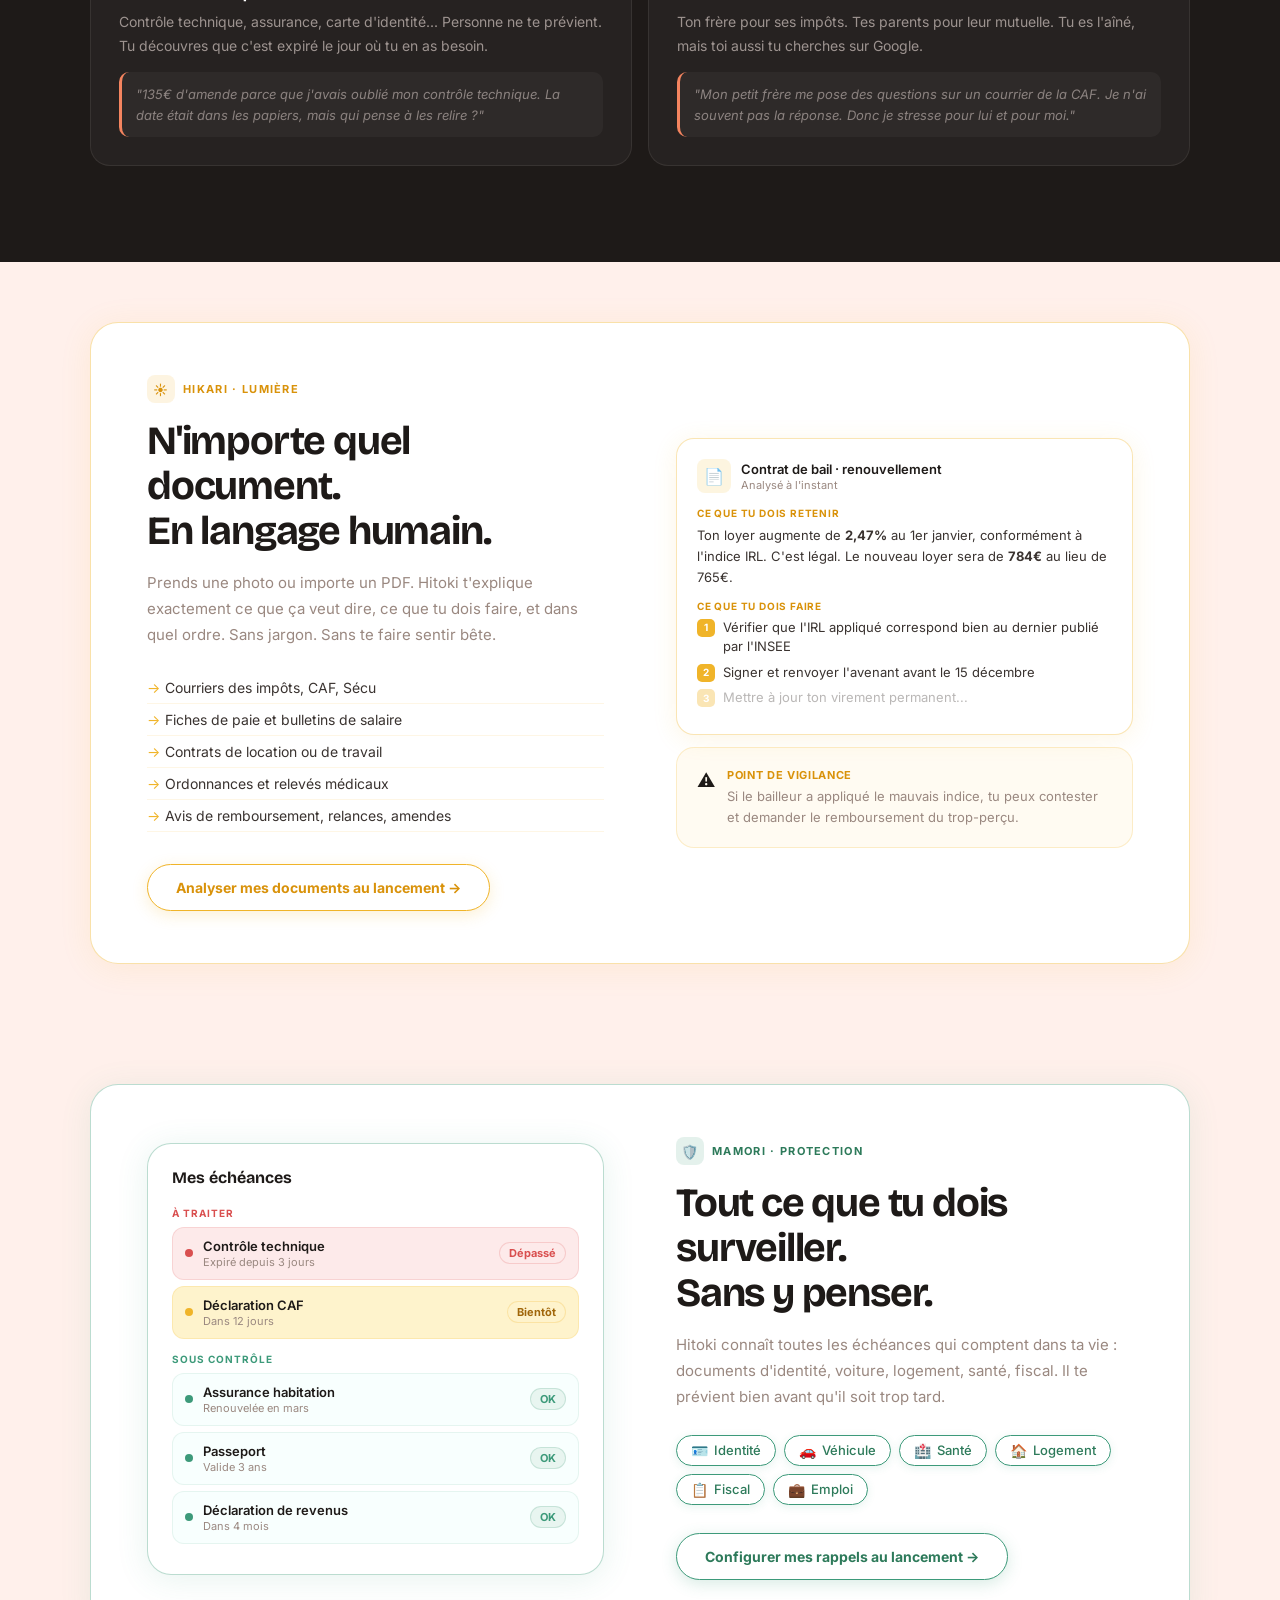
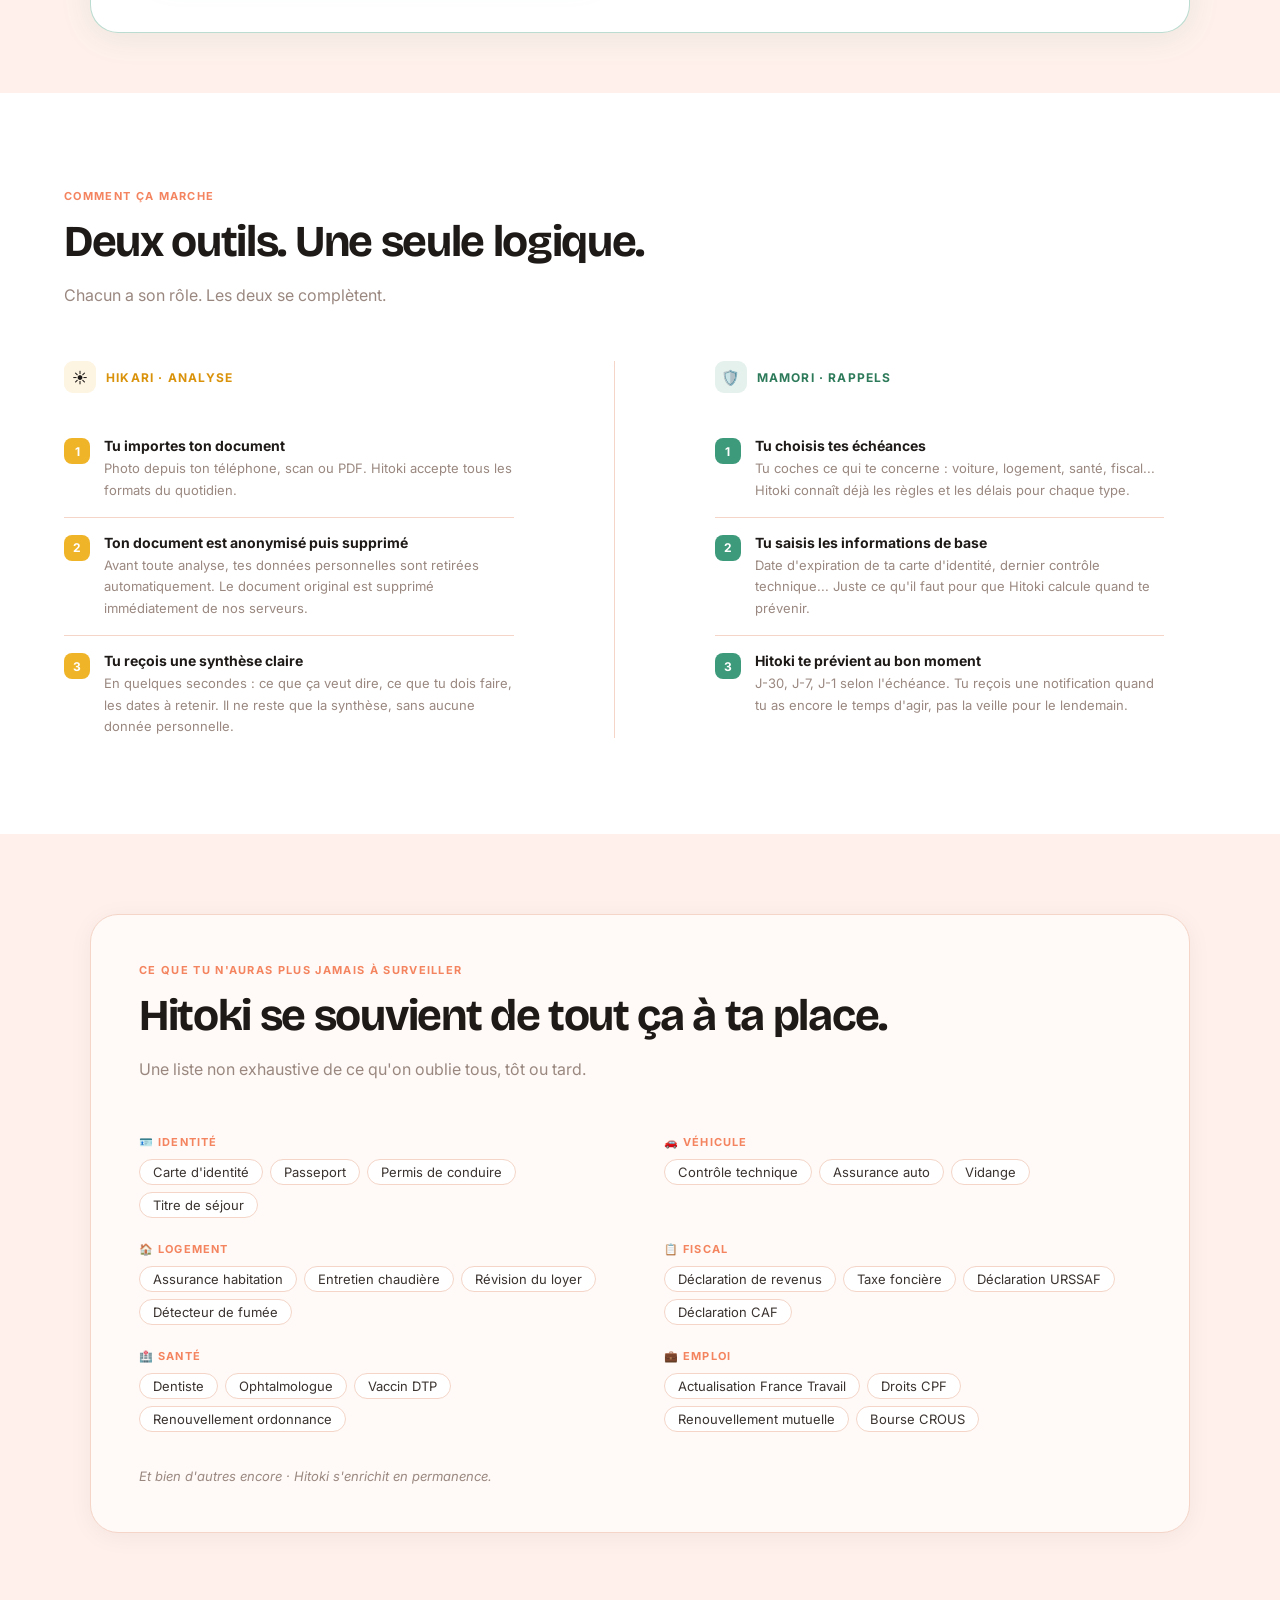
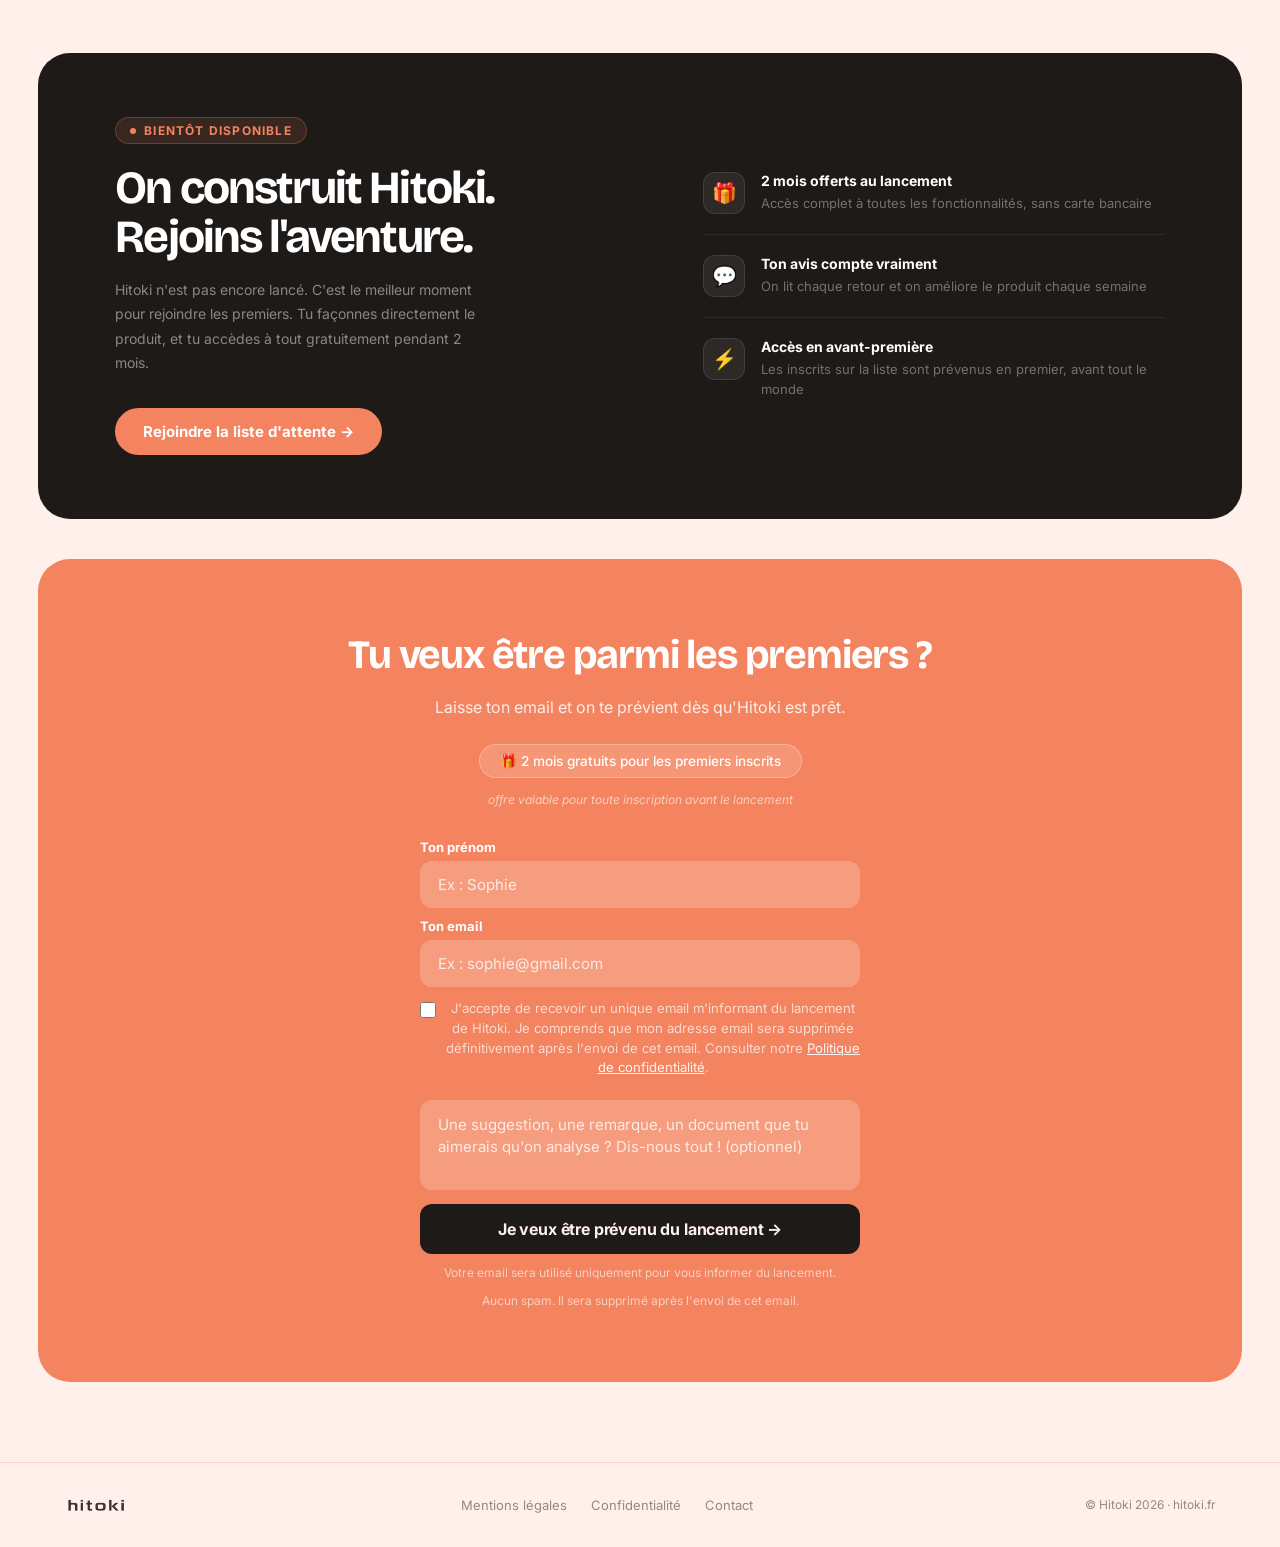
==== commit 439b5047: "update landing page ok" ====
--- a/index.html
+++ b/index.html
@@ -8,7 +8,7 @@
 
   <link rel="preconnect" href="https://fonts.googleapis.com">
   <link rel="preconnect" href="https://fonts.gstatic.com" crossorigin>
-  <link href="https://fonts.googleapis.com/css2?family=Bricolage+Grotesque:opsz,wght@12..96,400;12..96,500;12..96,600;12..96,700&family=DM+Sans:wght@400;500;700&display=swap" rel="stylesheet">
+  <link href="https://fonts.googleapis.com/css2?family=Bricolage+Grotesque:wght@400;500;600;700&family=Inter:wght@400;500;700&display=swap" rel="stylesheet">
 
   <link rel="stylesheet" href="style.css">
 </head>
@@ -17,136 +17,88 @@
 <!-- ── NAVBAR ── -->
 <nav>
   <a href="index.html" class="logo">
-    <img src="icone_hitoki_blanc.png" alt="Hitoki" height="50">
-    <img src="logo_hitoki_brun.png" alt="Hitoki" height="40">
+    <img src="icone_hitoki_blanc.png" alt="Hitoki" height="44">
+    <img src="logo_hitoki_brun.png" alt="Hitoki" height="36">
   </a>
   <a href="#formulaire" class="nav-cta">Je veux tester ↓</a>
 </nav>
 
-<!-- ══════════════════════════════════════
-     HERO
-     ══════════════════════════════════════ -->
+<!-- ── HERO ── -->
 <section class="hero">
   <div class="hero-badge">
     <span class="hero-badge-dot"></span>
     Lancement prévu en Juin 2026
   </div>
 
-  <h1>L'administration prend ton <em>temps</em>.<br>Hitoki te le <em>rend</em>.</h1>
+  <h1>·  Tes documents <em>expliqués</em><br>·  Tes échéances, <em>jamais ratées</em></h1>
 
   <p class="hero-sub">
-    Hitoki lit tes documents à ta place, te prévient avant qu'il soit trop tard, et centralise tout ce qui compte au même endroit. Pour que tu puisses enfin souffler.
+    On a tous cette pile de courriers qu'on reporte à plus tard. Ces échéances qu'on rate sans s'en rendre compte. Ce stress de fond, cette charge mentale qui s'accumule sans qu'on sache vraiment où la poser.
   </p>
+  <div class="hero-solution-card">
+    <p class="hero-sub hero-sub--solution">
+      Hitoki lit tes documents à ta place, te prévient avant qu'il soit trop tard, et centralise tout ce qui compte au même endroit.<br><br>Pour que tu puisses enfin souffler.
+    </p>
+  </div>
 
   <div class="hero-cta-group">
     <a href="#formulaire" class="btn-primary">Je veux être prévenu du lancement ↓</a>
     <span class="hero-reassurance">Gratuit · Aucune carte bancaire · 0 spam</span>
   </div>
 
-  <div class="hero-demo">
-    <div class="demo-left">
-      <div class="demo-upload">
-        <div class="demo-upload-icon">📎</div>
-        <div>
-          <div class="demo-upload-name">avis_imposition_2024.pdf</div>
-          <div class="demo-upload-status">Analysé à l'instant</div>
-        </div>
-      </div>
-      <div class="demo-result">
-        <div class="demo-result-label">Ce que ça veut dire</div>
-        <p class="demo-result-text">L'administration te réclame <strong>312€</strong> suite à une anomalie. Mais selon ta situation, tu pourrais être exonéré.</p>
-      </div>
-      <div class="demo-actions-label">Ce que tu dois faire</div>
-      <ul class="demo-actions">
-        <li class="demo-action">
-          <span class="demo-action-num">1</span>
-          Vérifie ton revenu fiscal de référence
-        </li>
-        <li class="demo-action">
-          <span class="demo-action-num">2</span>
-          Si inférieur à 11 294€ : exonération automatique
-        </li>
-        <li class="demo-action demo-action--faded">
-          <span class="demo-action-num">3</span>
-          Sinon, conteste avant le...
-        </li>
-      </ul>
-    </div>
-
-    <div class="demo-right">
-      <div class="demo-reminder-title">Rappels créés automatiquement</div>
-      <div class="demo-reminder demo-reminder--urgent">
-        <div class="demo-reminder-dot demo-reminder-dot--urgent"></div>
-        <div>
-          <div class="demo-reminder-name">Réponse impôts</div>
-          <div class="demo-reminder-date">Dans 14 jours</div>
-        </div>
-        <div class="demo-reminder-badge demo-reminder-badge--urgent">Urgent</div>
-      </div>
-      <div class="demo-reminder demo-reminder--ok">
-        <div class="demo-reminder-dot demo-reminder-dot--ok"></div>
-        <div>
-          <div class="demo-reminder-name">Déclaration revenus</div>
-          <div class="demo-reminder-date">Dans 4 mois</div>
-        </div>
-        <div class="demo-reminder-badge demo-reminder-badge--ok">OK</div>
-      </div>
-      <div class="demo-reminder demo-reminder--ok">
-        <div class="demo-reminder-dot demo-reminder-dot--ok"></div>
-        <div>
-          <div class="demo-reminder-name">Carte d'identité</div>
-          <div class="demo-reminder-date">Dans 8 mois</div>
-        </div>
-        <div class="demo-reminder-badge demo-reminder-badge--ok">OK</div>
-      </div>
-      <div class="demo-shield">
-        <div class="demo-shield-icon">🛡️</div>
-        <div>
-          <div class="demo-shield-label">Mamori te protège</div>
-          <div class="demo-shield-sub">15 types d'échéances suivis en permanence</div>
-        </div>
-      </div>
-    </div>
-  </div>
-
-  <p class="hero-note">Cette analyse est volontairement tronquée. Avec Hitoki, tu reçois le tableau complet, étape par étape.</p>
+  <div class="hero-tools">
+    <a href="#hikari" class="hero-tool hero-tool--hikari">
+      <div class="hero-tool-icon hero-tool-icon--amber">☀️</div>
+      <div class="hero-tool-body">
+        <div class="hero-tool-name hero-tool-name--amber">Hikari</div>
+        <div class="hero-tool-desc">Comprendre un document</div>
+      </div>
+      <span class="hero-tool-arrow">↓</span>
+    </a>
+    <a href="#mamori" class="hero-tool hero-tool--mamori">
+      <div class="hero-tool-icon hero-tool-icon--green">🛡️</div>
+      <div class="hero-tool-body">
+        <div class="hero-tool-name hero-tool-name--green">Mamori</div>
+        <div class="hero-tool-desc">Ne rien rater</div>
+      </div>
+      <span class="hero-tool-arrow">↓</span>
+    </a>
+  </div>
 </section>
 
-<!-- ══════════════════════════════════════
-     DOULEURS
-     ══════════════════════════════════════ -->
-<section class="section--pain lp-pain">
+<!-- ── DOULEURS ── -->
+<section class="section--pain">
   <div class="pain-inner">
     <div class="pain-header">
-      <div class="section-eyebrow lp-eyebrow--light">Tu te reconnais ?</div>
-      <h2 class="section-title lp-title--light">On est une génération qui se débrouille.<br>Mais certaines choses restent floues.</h2>
-      <p class="section-sub lp-sub--light">Et les erreurs, elles, coûtent cher.</p>
+      <div class="section-eyebrow section-eyebrow--light">Tu te reconnais ?</div>
+      <h2 class="section-title section-title--light">On est une génération qui se débrouille.<br>Mais certaines choses restent floues.</h2>
+      <p class="section-sub section-sub--light">Et les erreurs, elles, coûtent cher.</p>
     </div>
 
     <div class="pain-grid" id="pain-grid">
-      <div class="pain-card pain-card--dark">
+      <div class="pain-card">
         <div class="pain-emoji">😰</div>
-        <div class="pain-title lp-pain-title">Le courrier qui fait peur</div>
-        <p class="pain-text lp-pain-text">Une lettre des impôts. Ton cœur s'emballe. Tu ne sais pas si c'est grave. Elle reste sur le bureau pendant une semaine.</p>
-        <blockquote class="pain-quote lp-pain-quote">"J'ai reçu un courrier me réclamant 300€. J'ai failli payer sans savoir que j'étais exonéré."</blockquote>
-      </div>
-      <div class="pain-card pain-card--dark">
+        <div class="pain-title">Le courrier qui fait peur</div>
+        <p class="pain-text">Une lettre des impôts. Ton cœur s'emballe. Tu ne sais pas si c'est grave. Elle reste sur le bureau pendant une semaine.</p>
+        <blockquote class="pain-quote">"J'ai reçu un courrier me réclamant 300€. J'ai failli payer sans savoir que j'étais exonéré."</blockquote>
+      </div>
+      <div class="pain-card">
         <div class="pain-emoji">🤷</div>
-        <div class="pain-title lp-pain-title">Les droits qu'on ne connaît pas</div>
-        <p class="pain-text lp-pain-text">Des années à éviter le médecin parce que "c'est cher". Sans savoir qu'une partie est remboursée. On perd ce qu'on ne sait pas réclamer.</p>
-        <blockquote class="pain-quote lp-pain-quote">"Je ne suis pas allée chez le dentiste pendant des années. Je pensais que c'était trop cher. Personne ne m'avait dit."</blockquote>
-      </div>
-      <div class="pain-card pain-card--dark">
+        <div class="pain-title">Les droits qu'on ne connaît pas</div>
+        <p class="pain-text">Des années à éviter le médecin parce que "c'est cher". Sans savoir qu'une partie est remboursée. On perd ce qu'on ne sait pas réclamer.</p>
+        <blockquote class="pain-quote">"Je ne suis pas allée chez le dentiste pendant des années. Je pensais que c'était trop cher. Personne ne m'avait dit."</blockquote>
+      </div>
+      <div class="pain-card">
         <div class="pain-emoji">😬</div>
-        <div class="pain-title lp-pain-title">Les échéances qu'on rate</div>
-        <p class="pain-text lp-pain-text">Contrôle technique, assurance, carte d'identité... Personne ne te prévient. Tu découvres que c'est expiré le jour où tu en as besoin.</p>
-        <blockquote class="pain-quote lp-pain-quote">"135€ d'amende parce que j'avais oublié mon contrôle technique. La date était dans les papiers, mais qui pense à les relire ?"</blockquote>
-      </div>
-      <div class="pain-card pain-card--dark">
+        <div class="pain-title">Les échéances qu'on rate</div>
+        <p class="pain-text">Contrôle technique, assurance, carte d'identité... Personne ne te prévient. Tu découvres que c'est expiré le jour où tu en as besoin.</p>
+        <blockquote class="pain-quote">"135€ d'amende parce que j'avais oublié mon contrôle technique. La date était dans les papiers, mais qui pense à les relire ?"</blockquote>
+      </div>
+      <div class="pain-card">
         <div class="pain-emoji">📱</div>
-        <div class="pain-title lp-pain-title">Le référent administratif de la famille</div>
-        <p class="pain-text lp-pain-text">Ton frère pour ses impôts. Tes parents pour leur mutuelle. Tu es l'aîné, mais toi aussi tu cherches sur Google.</p>
-        <blockquote class="pain-quote lp-pain-quote">"Mon petit frère me pose des questions sur un courrier de la CAF. Je n'ai souvent pas la réponse. Donc je stresse pour lui et pour moi."</blockquote>
+        <div class="pain-title">Le référent administratif de la famille</div>
+        <p class="pain-text">Ton frère pour ses impôts. Tes parents pour leur mutuelle. Tu es l'aîné, mais toi aussi tu cherches sur Google.</p>
+        <blockquote class="pain-quote">"Mon petit frère me pose des questions sur un courrier de la CAF. Je n'ai souvent pas la réponse. Donc je stresse pour lui et pour moi."</blockquote>
       </div>
     </div>
     <div class="pain-dots" id="pain-dots">
@@ -159,54 +111,52 @@
   </div>
 </section>
 
-<!-- ══════════════════════════════════════
-     HIKARI
-     ══════════════════════════════════════ -->
-<div class="lp-solution-wrap" id="hikari">
-  <div class="lp-solution-card lp-solution-card--amber">
+<!-- ── HIKARI ── -->
+<div class="solution-block" id="hikari">
+  <div class="solution-card solution-card--amber">
     <div class="solution-inner">
       <div class="solution-text">
-        <div class="lp-eyebrow lp-eyebrow--amber">
-          <span class="lp-eyebrow-icon lp-eyebrow-icon--amber">☀️</span>
+        <div class="solution-eyebrow solution-eyebrow--amber">
+          <span class="solution-eyebrow-icon solution-eyebrow-icon--amber">☀️</span>
           Hikari · lumière
         </div>
-        <h2 class="solution-title lp-solution-title">N'importe quel document.<br>En langage humain.</h2>
-        <p class="solution-desc lp-solution-desc">Prends une photo ou importe un PDF. Hitoki t'explique exactement ce que ça veut dire, ce que tu dois faire, et dans quel ordre. Sans jargon. Sans te faire sentir bête.</p>
-        <ul class="lp-solution-list lp-solution-list--amber">
+        <h2 class="solution-title solution-title--dark">N'importe quel document.<br>En langage humain.</h2>
+        <p class="solution-desc solution-desc--muted">Prends une photo ou importe un PDF. Hitoki t'explique exactement ce que ça veut dire, ce que tu dois faire, et dans quel ordre. Sans jargon. Sans te faire sentir bête.</p>
+        <ul class="solution-list--amber">
           <li>Courriers des impôts, CAF, Sécu</li>
           <li>Fiches de paie et bulletins de salaire</li>
           <li>Contrats de location ou de travail</li>
           <li>Ordonnances et relevés médicaux</li>
           <li>Avis de remboursement, relances, amendes</li>
         </ul>
-        <a href="#formulaire" class="lp-btn-hikari">Analyser mes documents au lancement →</a>
+        <a href="#formulaire" class="btn-hikari">Analyser mes documents au lancement →</a>
       </div>
 
       <div class="solution-visual">
-        <div class="lp-sv-card lp-sv-card--amber">
+        <div class="sv-card">
           <div class="sv-header">
-            <div class="lp-sv-icon lp-sv-icon--amber">📄</div>
+            <div class="sv-icon sv-icon--amber">📄</div>
             <div>
-              <div class="sv-doc-name lp-sv-doc-name">Contrat de bail · renouvellement</div>
-              <div class="sv-doc-date lp-sv-doc-date">Analysé à l'instant</div>
+              <div class="sv-doc-name">Contrat de bail · renouvellement</div>
+              <div class="sv-doc-date">Analysé à l'instant</div>
             </div>
           </div>
           <div class="sv-section">
-            <div class="lp-sv-section-label lp-sv-section-label--amber">Ce que tu dois retenir</div>
-            <p class="lp-sv-section-text">Ton loyer augmente de <strong>2,47%</strong> au 1er janvier, conformément à l'indice IRL. C'est légal. Le nouveau loyer sera de <strong>784€</strong> au lieu de 765€.</p>
+            <div class="sv-section-label sv-section-label--amber">Ce que tu dois retenir</div>
+            <p class="sv-section-text">Ton loyer augmente de <strong>2,47%</strong> au 1er janvier, conformément à l'indice IRL. C'est légal. Le nouveau loyer sera de <strong>784€</strong> au lieu de 765€.</p>
           </div>
           <div class="sv-section">
-            <div class="lp-sv-section-label lp-sv-section-label--amber">Ce que tu dois faire</div>
-            <div class="sv-step"><span class="lp-sv-step-n lp-sv-step-n--amber">1</span> Vérifier que l'IRL appliqué correspond bien au dernier publié par l'INSEE</div>
-            <div class="sv-step"><span class="lp-sv-step-n lp-sv-step-n--amber">2</span> Signer et renvoyer l'avenant avant le 15 décembre</div>
-            <div class="sv-step sv-step--faded"><span class="lp-sv-step-n lp-sv-step-n--amber">3</span> Mettre à jour ton virement permanent...</div>
-          </div>
-        </div>
-        <div class="lp-sv-card lp-sv-card--risk-amber">
+            <div class="sv-section-label sv-section-label--amber">Ce que tu dois faire</div>
+            <div class="sv-step"><span class="sv-step-n sv-step-n--amber">1</span> Vérifier que l'IRL appliqué correspond bien au dernier publié par l'INSEE</div>
+            <div class="sv-step"><span class="sv-step-n sv-step-n--amber">2</span> Signer et renvoyer l'avenant avant le 15 décembre</div>
+            <div class="sv-step sv-step--faded"><span class="sv-step-n sv-step-n--amber">3</span> Mettre à jour ton virement permanent...</div>
+          </div>
+        </div>
+        <div class="sv-card sv-card--risk sv-card--risk-amber">
           <div class="sv-risk-icon">⚠️</div>
           <div>
-            <div class="lp-sv-risk-label lp-sv-risk-label--amber">Point de vigilance</div>
-            <div class="lp-sv-risk-text">Si le bailleur a appliqué le mauvais indice, tu peux contester et demander le remboursement du trop-perçu.</div>
+            <div class="sv-risk-label sv-risk-label--amber">Point de vigilance</div>
+            <div class="sv-risk-text">Si le bailleur a appliqué le mauvais indice, tu peux contester et demander le remboursement du trop-perçu.</div>
           </div>
         </div>
       </div>
@@ -214,111 +164,107 @@
   </div>
 </div>
 
-<!-- ══════════════════════════════════════
-     MAMORI
-     ══════════════════════════════════════ -->
-<div class="lp-mamori-wrap" id="mamori">
-  <div class="lp-solution-card lp-solution-card--green">
+<!-- ── MAMORI ── -->
+<div class="mamori-block" id="mamori">
+  <div class="solution-card solution-card--green">
     <div class="mamori-inner">
       <div class="mamori-visual">
-        <div class="mamori-timeline lp-mamori-dash">
-          <div class="mt-title lp-dash-title">Mes échéances</div>
-          <div class="lp-mamori-section-label lp-mamori-section-label--urgent">À traiter</div>
-          <div class="mt-item lp-mt-item--urgent">
-            <div class="mt-dot mt-dot--urgent"></div>
-            <div class="mt-info">
-              <div class="mt-name">Contrôle technique</div>
-              <div class="mt-date">Expiré depuis 3 jours</div>
+        <div class="mamori-dash">
+          <div class="mamori-dash-title">Mes échéances</div>
+          <div class="mamori-section-label mamori-section-label--urgent">À traiter</div>
+          <div class="mamori-item mamori-item--urgent">
+            <div class="mamori-dot mamori-dot--urgent"></div>
+            <div class="mamori-item-info">
+              <div class="mamori-item-name">Contrôle technique</div>
+              <div class="mamori-item-date">Expiré depuis 3 jours</div>
             </div>
-            <div class="mt-badge mt-badge--urgent">Dépassé</div>
-          </div>
-          <div class="mt-item lp-mt-item--approche">
-            <div class="mt-dot lp-mt-dot--approche"></div>
-            <div class="mt-info">
-              <div class="mt-name">Déclaration CAF</div>
-              <div class="mt-date">Dans 12 jours</div>
+            <div class="mamori-item-badge mamori-item-badge--urgent">Dépassé</div>
+          </div>
+          <div class="mamori-item mamori-item--approche">
+            <div class="mamori-dot mamori-dot--approche"></div>
+            <div class="mamori-item-info">
+              <div class="mamori-item-name">Déclaration CAF</div>
+              <div class="mamori-item-date">Dans 12 jours</div>
             </div>
-            <div class="mt-badge lp-mt-badge--approche">Bientôt</div>
-          </div>
-          <div class="lp-mamori-section-label lp-mamori-section-label--ok">Sous contrôle</div>
-          <div class="mt-item lp-mt-item--ok">
-            <div class="mt-dot mt-dot--ok"></div>
-            <div class="mt-info">
-              <div class="mt-name">Assurance habitation</div>
-              <div class="mt-date">Renouvelée en mars</div>
+            <div class="mamori-item-badge mamori-item-badge--approche">Bientôt</div>
+          </div>
+          <div class="mamori-section-label mamori-section-label--ok">Sous contrôle</div>
+          <div class="mamori-item mamori-item--ok">
+            <div class="mamori-dot mamori-dot--ok"></div>
+            <div class="mamori-item-info">
+              <div class="mamori-item-name">Assurance habitation</div>
+              <div class="mamori-item-date">Renouvelée en mars</div>
             </div>
-            <div class="mt-badge mt-badge--ok">OK</div>
-          </div>
-          <div class="mt-item lp-mt-item--ok">
-            <div class="mt-dot mt-dot--ok"></div>
-            <div class="mt-info">
-              <div class="mt-name">Passeport</div>
-              <div class="mt-date">Valide 3 ans</div>
+            <div class="mamori-item-badge mamori-item-badge--ok">OK</div>
+          </div>
+          <div class="mamori-item mamori-item--ok">
+            <div class="mamori-dot mamori-dot--ok"></div>
+            <div class="mamori-item-info">
+              <div class="mamori-item-name">Passeport</div>
+              <div class="mamori-item-date">Valide 3 ans</div>
             </div>
-            <div class="mt-badge mt-badge--ok">OK</div>
-          </div>
-          <div class="mt-item lp-mt-item--ok">
-            <div class="mt-dot mt-dot--ok"></div>
-            <div class="mt-info">
-              <div class="mt-name">Déclaration de revenus</div>
-              <div class="mt-date">Dans 4 mois</div>
+            <div class="mamori-item-badge mamori-item-badge--ok">OK</div>
+          </div>
+          <div class="mamori-item mamori-item--ok">
+            <div class="mamori-dot mamori-dot--ok"></div>
+            <div class="mamori-item-info">
+              <div class="mamori-item-name">Déclaration de revenus</div>
+              <div class="mamori-item-date">Dans 4 mois</div>
             </div>
-            <div class="mt-badge mt-badge--ok">OK</div>
+            <div class="mamori-item-badge mamori-item-badge--ok">OK</div>
           </div>
         </div>
       </div>
 
       <div class="mamori-text">
-        <div class="lp-eyebrow lp-eyebrow--green">
-          <span class="lp-eyebrow-icon lp-eyebrow-icon--green">🛡️</span>
+        <div class="solution-eyebrow solution-eyebrow--green">
+          <span class="solution-eyebrow-icon solution-eyebrow-icon--green">🛡️</span>
           Mamori · protection
         </div>
-        <h2 class="solution-title lp-solution-title">Tout ce que tu dois surveiller.<br>Sans y penser.</h2>
-        <p class="solution-desc lp-solution-desc">Hitoki connaît toutes les échéances qui comptent dans ta vie : documents d'identité, voiture, logement, santé, fiscal. Il te prévient bien avant qu'il soit trop tard.</p>
-        <div class="mamori-categories lp-mamori-categories">
-          <div class="mamori-cat lp-mamori-cat--green"><span>🪪</span> Identité</div>
-          <div class="mamori-cat lp-mamori-cat--green"><span>🚗</span> Véhicule</div>
-          <div class="mamori-cat lp-mamori-cat--green"><span>🏥</span> Santé</div>
-          <div class="mamori-cat lp-mamori-cat--green"><span>🏠</span> Logement</div>
-          <div class="mamori-cat lp-mamori-cat--green"><span>📋</span> Fiscal</div>
-          <div class="mamori-cat lp-mamori-cat--green"><span>💼</span> Emploi</div>
-        </div>
-        <a href="#formulaire" class="lp-btn-mamori">Configurer mes rappels au lancement →</a>
+        <h2 class="solution-title solution-title--dark">Tout ce que tu dois surveiller.<br>Sans y penser.</h2>
+        <p class="solution-desc solution-desc--muted">Hitoki connaît toutes les échéances qui comptent dans ta vie : documents d'identité, voiture, logement, santé, fiscal. Il te prévient bien avant qu'il soit trop tard.</p>
+        <div class="mamori-categories">
+          <div class="mamori-cat mamori-cat--green"><span>🪪</span> Identité</div>
+          <div class="mamori-cat mamori-cat--green"><span>🚗</span> Véhicule</div>
+          <div class="mamori-cat mamori-cat--green"><span>🏥</span> Santé</div>
+          <div class="mamori-cat mamori-cat--green"><span>🏠</span> Logement</div>
+          <div class="mamori-cat mamori-cat--green"><span>📋</span> Fiscal</div>
+          <div class="mamori-cat mamori-cat--green"><span>💼</span> Emploi</div>
+        </div>
+        <a href="#formulaire" class="btn-mamori">Configurer mes rappels au lancement →</a>
       </div>
     </div>
   </div>
 </div>
 
-<!-- ══════════════════════════════════════
-     COMMENT CA MARCHE
-     ══════════════════════════════════════ -->
+<!-- ── COMMENT CA MARCHE ── -->
 <section class="how-section">
   <div class="section-eyebrow">Comment ça marche</div>
   <h2 class="section-title">Deux outils. Une seule logique.</h2>
   <p class="section-sub">Chacun a son rôle. Les deux se complètent.</p>
 
   <div class="how-grid">
-    <div class="how-col">
+    <div class="how-col how-col--hikari">
       <div class="how-col-header">
-        <span class="how-col-icon">☀️</span>
-        <span class="how-col-name">Hikari · analyse</span>
+        <span class="how-col-icon-wrap how-col-icon-wrap--amber">☀️</span>
+        <span class="how-col-name how-col-name--amber">Hikari · analyse</span>
       </div>
       <div class="how-step-item">
-        <div class="how-num">1</div>
+        <div class="how-num how-num--amber">1</div>
         <div>
           <div class="how-title">Tu importes ton document</div>
           <p class="how-text">Photo depuis ton téléphone, scan ou PDF. Hitoki accepte tous les formats du quotidien.</p>
         </div>
       </div>
       <div class="how-step-item">
-        <div class="how-num">2</div>
+        <div class="how-num how-num--amber">2</div>
         <div>
           <div class="how-title">Ton document est anonymisé puis supprimé</div>
           <p class="how-text">Avant toute analyse, tes données personnelles sont retirées automatiquement. Le document original est supprimé immédiatement de nos serveurs.</p>
         </div>
       </div>
       <div class="how-step-item">
-        <div class="how-num">3</div>
+        <div class="how-num how-num--amber">3</div>
         <div>
           <div class="how-title">Tu reçois une synthèse claire</div>
           <p class="how-text">En quelques secondes : ce que ça veut dire, ce que tu dois faire, les dates à retenir. Il ne reste que la synthèse, sans aucune donnée personnelle.</p>
@@ -328,27 +274,27 @@
 
     <div class="how-divider"></div>
 
-    <div class="how-col">
+    <div class="how-col how-col--mamori">
       <div class="how-col-header">
-        <span class="how-col-icon">🛡️</span>
-        <span class="how-col-name">Mamori · rappels</span>
+        <span class="how-col-icon-wrap how-col-icon-wrap--green">🛡️</span>
+        <span class="how-col-name how-col-name--green">Mamori · rappels</span>
       </div>
       <div class="how-step-item">
-        <div class="how-num how-num--dark">1</div>
+        <div class="how-num how-num--green">1</div>
         <div>
           <div class="how-title">Tu choisis tes échéances</div>
           <p class="how-text">Tu coches ce qui te concerne : voiture, logement, santé, fiscal... Hitoki connaît déjà les règles et les délais pour chaque type.</p>
         </div>
       </div>
       <div class="how-step-item">
-        <div class="how-num how-num--dark">2</div>
+        <div class="how-num how-num--green">2</div>
         <div>
           <div class="how-title">Tu saisis les informations de base</div>
           <p class="how-text">Date d'expiration de ta carte d'identité, dernier contrôle technique... Juste ce qu'il faut pour que Hitoki calcule quand te prévenir.</p>
         </div>
       </div>
       <div class="how-step-item">
-        <div class="how-num how-num--dark">3</div>
+        <div class="how-num how-num--green">3</div>
         <div>
           <div class="how-title">Hitoki te prévient au bon moment</div>
           <p class="how-text">J-30, J-7, J-1 selon l'échéance. Tu reçois une notification quand tu as encore le temps d'agir, pas la veille pour le lendemain.</p>
@@ -358,78 +304,75 @@
   </div>
 </section>
 
-<!-- ══════════════════════════════════════
-     RAPPELS
-     ══════════════════════════════════════ -->
+<!-- ── RAPPELS ── -->
 <section class="reminders-section">
-  <div class="section-eyebrow">Ce que tu n'auras plus jamais à surveiller</div>
-  <h2 class="section-title">Hitoki se souvient de tout ça à ta place.</h2>
-  <p class="section-sub">Une liste non exhaustive de ce qu'on oublie tous, tôt ou tard.</p>
-
-  <div class="reminders-grid">
-    <div class="reminder-group">
-      <div class="reminder-group-label">🪪 Identité</div>
-      <div class="reminder-tags">
-        <span class="reminder-tag">Carte d'identité</span>
-        <span class="reminder-tag">Passeport</span>
-        <span class="reminder-tag">Permis de conduire</span>
-        <span class="reminder-tag">Titre de séjour</span>
-      </div>
-    </div>
-    <div class="reminder-group">
-      <div class="reminder-group-label">🚗 Véhicule</div>
-      <div class="reminder-tags">
-        <span class="reminder-tag">Contrôle technique</span>
-        <span class="reminder-tag">Assurance auto</span>
-        <span class="reminder-tag">Vidange</span>
-      </div>
-    </div>
-    <div class="reminder-group">
-      <div class="reminder-group-label">🏠 Logement</div>
-      <div class="reminder-tags">
-        <span class="reminder-tag">Assurance habitation</span>
-        <span class="reminder-tag">Entretien chaudière</span>
-        <span class="reminder-tag">Révision du loyer</span>
-        <span class="reminder-tag">Détecteur de fumée</span>
-      </div>
-    </div>
-    <div class="reminder-group">
-      <div class="reminder-group-label">📋 Fiscal</div>
-      <div class="reminder-tags">
-        <span class="reminder-tag">Déclaration de revenus</span>
-        <span class="reminder-tag">Taxe foncière</span>
-        <span class="reminder-tag">Déclaration URSSAF</span>
-        <span class="reminder-tag">Déclaration CAF</span>
-      </div>
-    </div>
-    <div class="reminder-group">
-      <div class="reminder-group-label">🏥 Santé</div>
-      <div class="reminder-tags">
-        <span class="reminder-tag">Dentiste</span>
-        <span class="reminder-tag">Ophtalmologue</span>
-        <span class="reminder-tag">Vaccin DTP</span>
-        <span class="reminder-tag">Renouvellement ordonnance</span>
-      </div>
-    </div>
-    <div class="reminder-group">
-      <div class="reminder-group-label">💼 Emploi</div>
-      <div class="reminder-tags">
-        <span class="reminder-tag">Actualisation France Travail</span>
-        <span class="reminder-tag">Droits CPF</span>
-        <span class="reminder-tag">Renouvellement mutuelle</span>
-        <span class="reminder-tag">Bourse CROUS</span>
-      </div>
-    </div>
-  </div>
-  <p class="reminders-note">Et bien d'autres encore · Hitoki s'enrichit en permanence.</p>
+  <div class="reminders-card">
+    <div class="section-eyebrow">Ce que tu n'auras plus jamais à surveiller</div>
+    <h2 class="section-title">Hitoki se souvient de tout ça à ta place.</h2>
+    <p class="section-sub">Une liste non exhaustive de ce qu'on oublie tous, tôt ou tard.</p>
+
+    <div class="reminders-grid">
+      <div class="reminder-group">
+        <div class="reminder-group-label">🪪 Identité</div>
+        <div class="reminder-tags">
+          <span class="reminder-tag">Carte d'identité</span>
+          <span class="reminder-tag">Passeport</span>
+          <span class="reminder-tag">Permis de conduire</span>
+          <span class="reminder-tag">Titre de séjour</span>
+        </div>
+      </div>
+      <div class="reminder-group">
+        <div class="reminder-group-label">🚗 Véhicule</div>
+        <div class="reminder-tags">
+          <span class="reminder-tag">Contrôle technique</span>
+          <span class="reminder-tag">Assurance auto</span>
+          <span class="reminder-tag">Vidange</span>
+        </div>
+      </div>
+      <div class="reminder-group">
+        <div class="reminder-group-label">🏠 Logement</div>
+        <div class="reminder-tags">
+          <span class="reminder-tag">Assurance habitation</span>
+          <span class="reminder-tag">Entretien chaudière</span>
+          <span class="reminder-tag">Révision du loyer</span>
+          <span class="reminder-tag">Détecteur de fumée</span>
+        </div>
+      </div>
+      <div class="reminder-group">
+        <div class="reminder-group-label">📋 Fiscal</div>
+        <div class="reminder-tags">
+          <span class="reminder-tag">Déclaration de revenus</span>
+          <span class="reminder-tag">Taxe foncière</span>
+          <span class="reminder-tag">Déclaration URSSAF</span>
+          <span class="reminder-tag">Déclaration CAF</span>
+        </div>
+      </div>
+      <div class="reminder-group">
+        <div class="reminder-group-label">🏥 Santé</div>
+        <div class="reminder-tags">
+          <span class="reminder-tag">Dentiste</span>
+          <span class="reminder-tag">Ophtalmologue</span>
+          <span class="reminder-tag">Vaccin DTP</span>
+          <span class="reminder-tag">Renouvellement ordonnance</span>
+        </div>
+      </div>
+      <div class="reminder-group">
+        <div class="reminder-group-label">💼 Emploi</div>
+        <div class="reminder-tags">
+          <span class="reminder-tag">Actualisation France Travail</span>
+          <span class="reminder-tag">Droits CPF</span>
+          <span class="reminder-tag">Renouvellement mutuelle</span>
+          <span class="reminder-tag">Bourse CROUS</span>
+        </div>
+      </div>
+    </div>
+    <p class="reminders-note">Et bien d'autres encore · Hitoki s'enrichit en permanence.</p>
+  </div>
 </section>
 
-<!-- ══════════════════════════════════════
-     BIENTOT DISPONIBLE
-     ══════════════════════════════════════ -->
+<!-- ── BIENTOT DISPONIBLE ── -->
 <section class="participate-block">
   <div class="participate-inner">
-
     <div class="participate-left">
       <div class="participate-badge">
         <span class="participate-badge-dot"></span>
@@ -439,7 +382,6 @@
       <p class="participate-text">Hitoki n'est pas encore lancé. C'est le meilleur moment pour rejoindre les premiers. Tu façonnes directement le produit, et tu accèdes à tout gratuitement pendant 2 mois.</p>
       <a href="#formulaire" class="participate-cta">Rejoindre la liste d'attente →</a>
     </div>
-
     <div class="participate-right">
       <div class="participate-item">
         <div class="participate-icon">🎁</div>
@@ -463,13 +405,10 @@
         </div>
       </div>
     </div>
-
   </div>
 </section>
 
-<!-- ══════════════════════════════════════
-     FORMULAIRE (Web3Forms)
-     ══════════════════════════════════════ -->
+<!-- ── FORMULAIRE (Web3Forms) ── -->
 <div class="form-section" id="formulaire">
   <h2 class="form-title">Tu veux être parmi les premiers ?</h2>
   <p class="form-intro">Laisse ton email et on te prévient dès qu'Hitoki est prêt.</p>
@@ -532,20 +471,10 @@
   window.addEventListener('scroll', () => {
     backToTop.classList.toggle('visible', window.scrollY > 400);
   });
-
-  // Burger menu
-  const burgerBtn = document.getElementById('burger-btn');
-  const navMenu = document.getElementById('nav-menu');
-  if (burgerBtn && navMenu) {
-    ['click', 'touchstart'].forEach(evt => {
-      burgerBtn.addEventListener(evt, (e) => {
-        e.preventDefault();
-        navMenu.classList.toggle('open');
-      });
-    });
-  }
-
-  // Pain dots (mobile)
+  backToTop.addEventListener('click', () => {
+    window.scrollTo({ top: 0, behavior: 'smooth' });
+  });
+
   function initPainDots() {
     if (window.innerWidth > 640) return;
     const grid = document.getElementById('pain-grid');
@@ -563,7 +492,6 @@
   document.addEventListener('DOMContentLoaded', initPainDots);
   window.addEventListener('resize', initPainDots);
 
-  // Formulaire Web3Forms
   const form = document.getElementById('form-container');
   const confirmation = document.getElementById('confirmation');
   form.addEventListener('submit', async function (e) {
--- a/style.css
+++ b/style.css
@@ -1,8 +1,7 @@
 /* ═══════════════════════════════════════════
-   HITOKI — style.css (landing page v2)
-   ═══════════════════════════════════════════ */
-
-/* ── VARIABLES ── */
+   HITOKI — index.css
+═══════════════════════════════════════════ */
+
 :root {
   --orange:      #F4845F;
   --orange-dark: #E06840;
@@ -13,419 +12,508 @@
   --night-soft:  #3A3330;
   --muted:       #9A8880;
   --green:       #3D9A7A;
-  --green-bg:    #E8F5F0;
+  --green-dark:  #2D7A5A;
+  --green-bg:    #F0FAF6;
+  --green-bg2:   #E8F5F0;
   --amber:       #F0B429;
-  --amber-bg:    #FEF6E4;
+  --amber-dark:  #D9920A;
+  --amber-bg:    #FFFBF0;
+  --amber-bg2:   #FEF3CC;
   --red:         #D94F4F;
   --red-bg:      #FDEAEA;
 }
 
-/* ── RESET ── */
 *, *::before, *::after { box-sizing: border-box; margin: 0; padding: 0; }
 html { scroll-behavior: smooth; }
 
-/* ── BASE ── */
 body {
-  font-family: 'DM Sans', sans-serif;
+  font-family: 'Inter', sans-serif;
   background: var(--peach-bg);
   color: var(--night);
   overflow-x: hidden;
 }
 
-/* ═══════════════════════════════════════════
+/* ══════════════════════════════════════════
    NAVBAR
-   ═══════════════════════════════════════════ */
-nav {
-  position: fixed; top: 0; left: 0; right: 0; z-index: 100;
-  display: flex; align-items: center; justify-content: space-between;
-  padding: 16px 5%;
-  background: rgba(255, 240, 235, 0.9);
-  backdrop-filter: blur(14px);
-  border-bottom: 1px solid rgba(244, 133, 95, 0.12);
-}
-
-.logo {
-  display: flex; align-items: center; gap: 10px;
-  text-decoration: none;
-}
-
-.nav-cta {
-  background: var(--orange);
-  color: white;
-  padding: 10px 22px;
-  border-radius: 99px;
-  font-size: 14px; font-weight: 700;
-  text-decoration: none;
-  transition: background 0.2s, transform 0.15s;
-}
-.nav-cta:hover { background: var(--orange-dark); transform: translateY(-1px); }
-
-/* ═══════════════════════════════════════════
-   BOUTONS
-   ═══════════════════════════════════════════ */
+══════════════════════════════════════════ */
+.nav-link {
+  font-size: 14px; font-weight: 500;
+  color: var(--night-soft); text-decoration: none;
+  padding: 8px 14px; border-radius: 99px;
+  transition: color 0.2s, background 0.2s;
+}
+.nav-link:hover { color: var(--night); background: var(--peach-mid); }
+
+/* ══════════════════════════════════════════
+   BOUTONS GLOBAUX
+══════════════════════════════════════════ */
 .btn-primary {
   display: inline-flex; align-items: center;
   background: var(--orange); color: white;
   padding: 15px 32px; border-radius: 99px;
-  font-family: 'DM Sans', sans-serif;
+  font-family: 'Inter', sans-serif;
   font-size: 15px; font-weight: 700;
   text-decoration: none;
   transition: background 0.2s, transform 0.15s;
   white-space: nowrap;
 }
 .btn-primary:hover { background: var(--orange-dark); transform: translateY(-2px); }
-
-/* ═══════════════════════════════════════════
+.btn-primary--light { background: white; color: var(--night); }
+.btn-primary--light:hover { background: var(--peach-mid); transform: translateY(-2px); }
+
+.btn-secondary {
+  display: inline-flex; align-items: center;
+  background: transparent; color: white;
+  padding: 15px 32px; border-radius: 99px;
+  font-family: 'Inter', sans-serif;
+  font-size: 15px; font-weight: 600;
+  text-decoration: none;
+  border: 2px solid rgba(255,255,255,0.4);
+  transition: border-color 0.2s, background 0.2s;
+}
+.btn-secondary:hover { border-color: white; background: rgba(255,255,255,0.1); }
+
+/* Bouton Hikari (amber) */
+.btn-hikari {
+  display: inline-flex; align-items: center;
+  background: white; color: var(--amber-dark);
+  padding: 14px 28px; border-radius: 99px;
+  font-family: 'Inter', sans-serif;
+  font-size: 14px; font-weight: 700;
+  text-decoration: none;
+  border: 1.5px solid var(--amber);
+  box-shadow: 0 4px 16px rgba(240,180,41,0.20);
+  transition: background 0.2s, transform 0.15s, box-shadow 0.2s;
+}
+.btn-hikari:hover {
+  background: var(--amber-bg);
+  transform: translateY(-2px);
+  box-shadow: 0 6px 20px rgba(240,180,41,0.28);
+}
+
+/* Bouton Mamori (vert) */
+.btn-mamori {
+  display: inline-flex; align-items: center;
+  background: white; color: var(--green-dark);
+  padding: 14px 28px; border-radius: 99px;
+  font-family: 'Inter', sans-serif;
+  font-size: 14px; font-weight: 700;
+  text-decoration: none;
+  border: 1.5px solid var(--green);
+  box-shadow: 0 4px 16px rgba(61,154,122,0.20);
+  transition: background 0.2s, transform 0.15s, box-shadow 0.2s;
+}
+.btn-mamori:hover {
+  background: var(--green-bg);
+  transform: translateY(-2px);
+  box-shadow: 0 6px 20px rgba(61,154,122,0.28);
+}
+
+/* ══════════════════════════════════════════
+   TYPO SECTIONS
+══════════════════════════════════════════ */
+.section-eyebrow {
+  font-size: 11px; font-weight: 700; color: var(--orange);
+  text-transform: uppercase; letter-spacing: 0.12em;
+  margin-bottom: 14px;
+}
+.section-eyebrow--light { color: rgba(255,240,235,0.5); }
+
+.section-title {
+  font-family: 'Bricolage Grotesque', sans-serif;
+  font-size: clamp(28px, 4vw, 44px);
+  font-weight: 700; letter-spacing: -0.03em; line-height: 1.12;
+  color: var(--night); margin-bottom: 16px;
+}
+.section-title--light { color: white; }
+
+.section-sub {
+  font-size: 16px; color: var(--muted);
+  max-width: 520px; line-height: 1.7; margin-bottom: 52px;
+}
+.section-sub--light { color: rgba(255,240,235,0.5); }
+
+/* ══════════════════════════════════════════
    HERO
-   ═══════════════════════════════════════════ */
+══════════════════════════════════════════ */
 .hero {
   min-height: 100vh;
   display: flex; flex-direction: column;
   align-items: center; justify-content: center;
   text-align: center;
-  padding: 120px 5% 80px;
-}
-
+  padding: 100px 5% 60px;
+}
 .hero-badge {
   display: inline-flex; align-items: center; gap: 8px;
-  background: var(--peach-mid);
-  border: 1px solid var(--peach-dark);
-  border-radius: 99px;
-  padding: 6px 16px;
-  font-size: 13px; font-weight: 600;
-  color: var(--orange-dark);
+  background: var(--peach-mid); border: 1px solid var(--peach-dark);
+  border-radius: 99px; padding: 6px 16px;
+  font-size: 13px; font-weight: 600; color: var(--orange-dark);
   margin-bottom: 36px;
   animation: fadeUp 0.5s ease both;
 }
-
 .hero-badge-dot {
   width: 7px; height: 7px;
-  background: var(--orange);
-  border-radius: 50%;
+  background: var(--orange); border-radius: 50%;
   animation: pulse 2s ease infinite;
 }
-
 .hero h1 {
   font-family: 'Bricolage Grotesque', sans-serif;
-  font-size: clamp(36px, 6vw, 58px);
-  font-weight: 700;
-  line-height: 1.08;
-  letter-spacing: -0.04em;
-  color: var(--night);
-  max-width: 760px;
+  font-size: clamp(26px, 6vw, 58px);
+  font-weight: 700; line-height: 1.08;
+  letter-spacing: -0.04em; color: var(--night);
+  max-width: 800px;
   animation: fadeUp 0.6s ease 0.08s both;
 }
-
 .hero h1 em {
   font-style: normal;
   color: var(--orange);
 }
-
 .hero-sub {
-  font-size: clamp(16px, 2vw, 18px);
-  color: var(--muted);
-  max-width: 500px;
-  line-height: 1.7;
-  margin: 24px auto 36px;
+  font-size: clamp(13px, 3.5vw, 17px);
+  color: var(--muted); max-width: 500px;
+  line-height: 1.75; margin: 32px auto 0;
+  text-align: center;
   animation: fadeUp 0.6s ease 0.16s both;
 }
-
+.hero-sub--solution {
+  color: var(--night-soft);
+  margin-top: 0;
+  margin-bottom: 0;
+}
+.hero-solution-card {
+  background: white;
+  border: 1px solid var(--peach-dark);
+  border-radius: 16px;
+  padding: 18px 28px;
+  margin: 20px auto 32px;
+  max-width: 560px;
+}
 .hero-cta-group {
   display: flex; flex-direction: column; align-items: center; gap: 12px;
   animation: fadeUp 0.6s ease 0.24s both;
-  margin-bottom: 60px;
-}
-
-.hero-reassurance {
-  font-size: 13px; color: var(--muted);
-}
-
-.hero-note {
-  font-size: 12px; color: var(--muted);
-  margin-top: 20px; font-style: italic;
-}
-
-/* ── HERO DEMO ── */
-.hero-demo {
-  display: grid; grid-template-columns: 1.15fr 1fr; gap: 16px;
-  width: 100%; max-width: 860px;
-  background: var(--peach-mid); border: 1px solid var(--peach-dark);
-  border-radius: 28px; padding: 24px;
-  animation: fadeUp 0.7s ease 0.32s both;
-  text-align: left;
-}
-@media (max-width: 700px) {
-  .hero-demo { grid-template-columns: 1fr; }
-  .demo-right { display: none; }
-}
-.demo-upload {
-  display: flex; align-items: center; gap: 10px;
-  background: white; border-radius: 12px;
-  border: 1px solid var(--peach-dark);
-  padding: 10px 14px; margin-bottom: 12px;
-}
-.demo-upload-icon {
-  width: 34px; height: 34px; background: var(--peach-mid);
-  border-radius: 8px; display: flex; align-items: center; justify-content: center;
-  font-size: 16px; flex-shrink: 0;
-}
-.demo-upload-name { font-size: 12px; font-weight: 600; color: var(--night); }
-.demo-upload-status { font-size: 11px; color: var(--green); margin-top: 1px; }
-.demo-result {
-  background: white; border-radius: 14px;
-  border: 1px solid var(--peach-dark);
-  padding: 14px 16px; margin-bottom: 14px;
-}
-.demo-result-label {
-  font-size: 10px; font-weight: 700; color: var(--orange);
-  text-transform: uppercase; letter-spacing: 0.08em; margin-bottom: 6px;
-}
-.demo-result-text { font-size: 13px; color: var(--night-soft); line-height: 1.6; }
-.demo-actions-label {
-  font-size: 10px; font-weight: 700; color: var(--orange);
-  text-transform: uppercase; letter-spacing: 0.08em; margin-bottom: 8px;
-}
-.demo-actions { list-style: none; display: flex; flex-direction: column; gap: 6px; }
-.demo-action {
-  display: flex; align-items: center; gap: 8px;
-  font-size: 13px; color: var(--night-soft);
-  background: white; border-radius: 10px;
-  border: 1px solid var(--peach-dark); padding: 8px 12px;
-}
-.demo-action--faded { opacity: 0.4; }
-.demo-action-num {
-  width: 20px; height: 20px; background: var(--orange); color: white;
-  border-radius: 6px; font-size: 11px; font-weight: 700;
-  display: flex; align-items: center; justify-content: center; flex-shrink: 0;
-}
-.demo-right { display: flex; flex-direction: column; gap: 0; }
-.demo-reminder-title {
-  font-size: 10px; font-weight: 700; color: var(--orange);
-  text-transform: uppercase; letter-spacing: 0.1em; margin-bottom: 10px;
-}
-.demo-reminder {
-  display: flex; align-items: center; gap: 10px;
-  background: white; border-radius: 12px;
-  border: 1px solid var(--peach-dark);
-  padding: 10px 12px; margin-bottom: 8px;
-}
-.demo-reminder-dot { width: 8px; height: 8px; border-radius: 50%; flex-shrink: 0; }
-.demo-reminder-dot--urgent { background: var(--red); }
-.demo-reminder-dot--ok     { background: var(--green); }
-.demo-reminder-name { font-size: 13px; font-weight: 600; color: var(--night); }
-.demo-reminder-date { font-size: 11px; color: var(--muted); margin-top: 1px; }
-.demo-reminder-badge {
-  margin-left: auto; flex-shrink: 0;
-  font-size: 11px; font-weight: 700; padding: 3px 9px; border-radius: 99px;
-}
-.demo-reminder-badge--urgent { background: var(--red-bg); color: var(--red); }
-.demo-reminder-badge--ok     { background: var(--green-bg); color: var(--green); }
-.demo-shield {
-  display: flex; align-items: center; gap: 10px;
-  background: var(--night); border-radius: 14px;
-  padding: 14px; margin-top: auto;
-}
-.demo-shield-icon { font-size: 20px; flex-shrink: 0; }
-.demo-shield-label { font-size: 13px; font-weight: 700; color: white; }
-.demo-shield-sub   { font-size: 11px; color: rgba(255,255,255,0.5); margin-top: 2px; }
-
-/* ═══════════════════════════════════════════
-   SECTIONS GÉNÉRIQUES
-   ═══════════════════════════════════════════ */
-.section { padding: 96px 5%; }
-.section--pain { background: white; }
-
-.section-eyebrow {
-  font-size: 11px; font-weight: 700;
-  color: var(--orange);
-  text-transform: uppercase;
-  letter-spacing: 0.12em;
-  margin-bottom: 14px;
-}
-
-.section-title {
-  font-family: 'Bricolage Grotesque', sans-serif;
-  font-size: clamp(28px, 4vw, 44px);
-  font-weight: 700;
-  letter-spacing: -0.03em;
-  line-height: 1.12;
-  color: var(--night);
-  margin-bottom: 16px;
-}
-
-.section-sub {
-  font-size: 16px; color: var(--muted);
-  max-width: 520px; line-height: 1.7;
-  margin-bottom: 52px;
-}
-
-/* ═══════════════════════════════════════════
-   PROBLÈME — Pain cards
-   ═══════════════════════════════════════════ */
-.pain-grid {
-  display: grid;
-  grid-template-columns: repeat(2, 1fr);
-  gap: 16px;
-}
-@media (max-width: 640px) { .pain-grid { grid-template-columns: 1fr; } }
+  margin-bottom: 40px;
+}
+.hero-reassurance { font-size: 13px; color: var(--muted); }
+
+/* Hero tools — deux pills amber/green */
+.hero-tools {
+  display: flex; gap: 12px;
+  animation: fadeUp 0.6s ease 0.32s both;
+  width: 100%; max-width: 480px;
+}
+.hero-tool {
+  display: flex; align-items: center; gap: 12px;
+  padding: 16px 20px; border-radius: 18px;
+  text-decoration: none;
+  transition: transform 0.2s, box-shadow 0.2s;
+  background: white; justify-content: space-between;
+  flex: 1;
+}
+.hero-tool:hover { transform: translateY(-2px); }
+
+.hero-tool--hikari {
+  border: 1.5px solid var(--amber);
+  box-shadow: 0 4px 14px rgba(240,180,41,0.18);
+}
+.hero-tool--hikari:hover { box-shadow: 0 6px 20px rgba(240,180,41,0.26); }
+
+.hero-tool--mamori {
+  border: 1.5px solid var(--green);
+  box-shadow: 0 4px 14px rgba(61,154,122,0.18);
+}
+.hero-tool--mamori:hover { box-shadow: 0 6px 20px rgba(61,154,122,0.26); }
+
+.hero-tool-icon {
+  width: 42px; height: 42px;
+  border-radius: 12px; font-size: 20px;
+  display: flex; align-items: center; justify-content: center;
+  flex-shrink: 0;
+}
+.hero-tool-icon--amber { background: rgba(240,180,41,0.12); }
+.hero-tool-icon--green { background: rgba(61,154,122,0.12); }
+
+.hero-tool-body { text-align: left; }
+.hero-tool-name { font-size: 16px; font-weight: 700; }
+.hero-tool-name--amber { color: var(--amber-dark); }
+.hero-tool-name--green { color: var(--green-dark); }
+
+.hero-tool-desc  { font-size: 13px; color: var(--muted); margin-top: 2px; }
+.hero-tool-arrow { font-size: 14px; color: var(--muted); margin-left: 4px; }
+
+/* ══════════════════════════════════════════
+   DOULEURS — fond night
+══════════════════════════════════════════ */
+.section--pain {
+  background: var(--night);
+  padding: 96px 5%;
+}
+.pain-inner  { max-width: 1100px; margin: 0 auto; }
+.pain-header { margin-bottom: 52px; }
+.pain-header .section-sub--light { margin-bottom: 0; }
+
+.pain-grid { display: grid; grid-template-columns: repeat(2, 1fr); gap: 16px; }
 
 .pain-card {
-  background: var(--peach-bg); border-radius: 20px;
-  padding: 28px; border: 1px solid var(--peach-dark);
-  transition: transform 0.2s;
-}
-.pain-card:hover { transform: translateY(-3px); }
-.pain-emoji { font-size: 28px; margin-bottom: 14px; display: block; }
-.pain-title { font-size: 16px; font-weight: 700; color: var(--night); margin-bottom: 8px; }
-.pain-text  { font-size: 14px; color: var(--muted); line-height: 1.7; }
+  background: rgba(255,240,235,0.04);
+  border: 1px solid rgba(255,240,235,0.08);
+  border-radius: 20px;
+  padding: 28px;
+  transition: transform 0.2s, border-color 0.2s;
+}
+.pain-card:hover {
+  transform: translateY(-3px);
+  border-color: rgba(244,133,95,0.25);
+}
+.pain-emoji { font-size: 26px; margin-bottom: 14px; display: block; }
+.pain-title { font-size: 16px; font-weight: 700; color: white; margin-bottom: 8px; }
+.pain-text  { font-size: 14px; color: rgba(255,240,235,0.55); line-height: 1.7; }
 .pain-quote {
   margin-top: 14px; padding: 12px 14px;
-  background: white; border-radius: 10px;
-  font-size: 13px; color: var(--night-soft);
+  background: rgba(255,240,235,0.04);
+  border-radius: 10px;
+  font-size: 13px; color: rgba(255,240,235,0.45);
   font-style: italic; line-height: 1.6;
   border-left: 3px solid var(--orange);
 }
 
-/* ═══════════════════════════════════════════
-   HIKARI — Solution block
-   ═══════════════════════════════════════════ */
-.solution-block {
-  background: var(--night);
-  border-radius: 32px; margin: 0 3%; padding: 80px 6%;
-}
-.solution-inner {
-  display: grid; grid-template-columns: 1fr 1fr;
-  gap: 80px; align-items: center;
-  max-width: 1100px; margin: 0 auto;
-}
-@media (max-width: 760px) { .solution-inner { grid-template-columns: 1fr; gap: 40px; } }
-
-.solution-eyebrow { color: var(--orange) !important; }
+/* Points indicateurs (mobile) */
+.pain-dots {
+  display: none;
+  justify-content: center;
+  gap: 8px;
+  margin-top: 16px;
+}
+.pain-dot {
+  width: 7px; height: 7px;
+  border-radius: 50%;
+  background: rgba(255,240,235,0.25);
+  transition: background 0.3s ease, transform 0.3s ease;
+}
+.pain-dot--active {
+  background: var(--orange);
+  transform: scale(1.2);
+}
+.pain-scroll-hint {
+  font-size: 14px;
+  color: rgba(255,240,235,0.4);
+  margin-left: 4px;
+  transition: opacity 0.3s ease;
+}
+.pain-scroll-hint.hidden { opacity: 0; }
+
+/* ══════════════════════════════════════════
+   SOLUTION EYEBROW (amber / green)
+══════════════════════════════════════════ */
+.solution-eyebrow {
+  display: inline-flex; align-items: center; gap: 8px;
+  font-size: 11px; font-weight: 700;
+  text-transform: uppercase; letter-spacing: 0.12em;
+  margin-bottom: 16px;
+}
+.solution-eyebrow--amber { color: var(--amber-dark); }
+.solution-eyebrow--green { color: var(--green-dark); }
+
+.solution-eyebrow-icon {
+  width: 28px; height: 28px; border-radius: 8px;
+  font-size: 14px;
+  display: flex; align-items: center; justify-content: center;
+}
+.solution-eyebrow-icon--amber { background: rgba(240,180,41,0.14); }
+.solution-eyebrow-icon--green { background: rgba(61,154,122,0.14); }
+
 .solution-title {
   font-family: 'Bricolage Grotesque', sans-serif;
   font-size: clamp(26px, 3.5vw, 40px);
   font-weight: 700; letter-spacing: -0.03em; line-height: 1.12;
   margin-bottom: 16px;
 }
-.solution-block .solution-title { color: white; }
-.solution-block .solution-desc  { font-size: 15px; color: rgba(255,240,235,0.55); line-height: 1.75; margin-bottom: 24px; }
-
-.solution-list { list-style: none; margin-bottom: 32px; }
-.solution-list li {
-  font-size: 14px; color: rgba(255,240,235,0.7);
-  padding: 7px 0 7px 16px;
-  border-bottom: 1px solid rgba(255,255,255,0.07);
+.solution-title--dark { color: var(--night); }
+
+.solution-desc--muted {
+  font-size: 15px; color: var(--muted); line-height: 1.75; margin-bottom: 24px;
+}
+
+/* Liste Hikari amber */
+.solution-list--amber {
+  list-style: none; margin-bottom: 32px;
+}
+.solution-list--amber li {
+  font-size: 14px; color: var(--night-soft);
+  padding: 7px 0 7px 18px;
+  border-bottom: 1px solid rgba(240,180,41,0.12);
   position: relative;
 }
-.solution-list li::before { content: '→'; position: absolute; left: 0; color: var(--orange); }
-
+.solution-list--amber li::before {
+  content: '→'; position: absolute; left: 0;
+  color: var(--amber);
+}
+
+/* ══════════════════════════════════════════
+   HIKARI BLOCK
+══════════════════════════════════════════ */
+.solution-block {
+  background: var(--peach-bg);
+  padding: 60px 5%;
+}
+.mamori-block {
+  background: var(--peach-bg);
+  padding: 60px 5%;
+}
+
+/* Card commune aux deux blocs */
+.solution-card {
+  background: white;
+  border-radius: 28px;
+  padding: 52px 56px;
+  max-width: 1100px;
+  margin: 0 auto;
+}
+.solution-card--amber {
+  border: 1.5px solid rgba(240,180,41,0.4);
+  box-shadow: 0 4px 32px rgba(240,180,41,0.10);
+}
+.solution-card--green {
+  border: 1.5px solid rgba(61,154,122,0.35);
+  box-shadow: 0 4px 32px rgba(61,154,122,0.10);
+}
+
+.solution-inner {
+  display: grid; grid-template-columns: 1fr 1fr;
+  gap: 72px; align-items: center;
+}
+
+/* Carte mockup Hikari */
 .sv-card {
-  background: rgba(255,240,235,0.06);
-  border: 1px solid rgba(244,133,95,0.18);
+  background: white;
+  border: 1.5px solid rgba(240,180,41,0.35);
   border-radius: 18px; padding: 20px; margin-bottom: 12px;
-}
-.sv-card--risk {
+  box-shadow: 0 4px 24px rgba(240,180,41,0.12);
+}
+.sv-card--risk.sv-card--risk-amber {
   display: flex; align-items: flex-start; gap: 12px;
-  background: rgba(240,180,41,0.08);
-  border-color: rgba(240,180,41,0.2); margin-bottom: 0;
+  background: rgba(240,180,41,0.06);
+  border-color: rgba(240,180,41,0.22); margin-bottom: 0;
+  box-shadow: none;
 }
 .sv-header { display: flex; align-items: center; gap: 10px; margin-bottom: 14px; }
 .sv-icon {
-  width: 34px; height: 34px; background: rgba(244,133,95,0.15);
+  width: 34px; height: 34px;
   border-radius: 8px; display: flex; align-items: center; justify-content: center;
   font-size: 16px; flex-shrink: 0;
 }
-.sv-doc-name { font-size: 13px; font-weight: 600; color: white; }
-.sv-doc-date { font-size: 11px; color: rgba(255,240,235,0.45); margin-top: 1px; }
-.sv-section { margin-bottom: 12px; }
+.sv-icon--amber    { background: rgba(240,180,41,0.14); }
+.sv-doc-name       { font-size: 13px; font-weight: 600; color: var(--night); }
+.sv-doc-date       { font-size: 11px; color: var(--muted); margin-top: 1px; }
+.sv-section        { margin-bottom: 12px; }
 .sv-section:last-child { margin-bottom: 0; }
 .sv-section-label {
-  font-size: 10px; font-weight: 700; color: var(--orange);
+  font-size: 10px; font-weight: 700;
   text-transform: uppercase; letter-spacing: 0.08em; margin-bottom: 6px;
 }
-.sv-section-text { font-size: 13px; color: rgba(255,240,235,0.7); line-height: 1.6; }
+.sv-section-label--amber { color: var(--amber-dark); }
+.sv-section-text   { font-size: 13px; color: var(--night-soft); line-height: 1.6; }
 .sv-step {
   display: flex; align-items: flex-start; gap: 8px;
-  font-size: 13px; color: rgba(255,240,235,0.65);
+  font-size: 13px; color: var(--night-soft);
   margin-bottom: 6px; line-height: 1.5;
 }
-.sv-step--faded { opacity: 0.4; }
+.sv-step--faded    { opacity: 0.35; }
 .sv-step-n {
-  width: 18px; height: 18px; background: var(--orange); color: white;
+  width: 18px; height: 18px;
   border-radius: 5px; font-size: 10px; font-weight: 700;
   display: flex; align-items: center; justify-content: center;
-  flex-shrink: 0; margin-top: 1px;
-}
-.sv-risk-icon  { font-size: 18px; flex-shrink: 0; margin-top: 2px; }
-.sv-risk-label { font-size: 11px; font-weight: 700; color: var(--amber); margin-bottom: 4px; text-transform: uppercase; letter-spacing: 0.06em; }
-.sv-risk-text  { font-size: 13px; color: rgba(255,240,235,0.6); line-height: 1.6; }
-
-/* ═══════════════════════════════════════════
-   MAMORI
-   ═══════════════════════════════════════════ */
-.mamori-block { padding: 96px 5%; }
+  flex-shrink: 0; margin-top: 1px; color: white;
+}
+.sv-step-n--amber  { background: var(--amber); }
+.sv-risk-icon      { font-size: 18px; flex-shrink: 0; margin-top: 2px; }
+.sv-risk-label {
+  font-size: 11px; font-weight: 700;
+  margin-bottom: 4px; text-transform: uppercase; letter-spacing: 0.06em;
+}
+.sv-risk-label--amber { color: var(--amber-dark); }
+.sv-risk-text      { font-size: 13px; color: var(--muted); line-height: 1.6; }
+
+/* ══════════════════════════════════════════
+   MAMORI INNER LAYOUT
+══════════════════════════════════════════ */
 .mamori-inner {
   display: grid; grid-template-columns: 1fr 1fr;
-  gap: 80px; align-items: center;
-  max-width: 1100px; margin: 0 auto;
-}
-@media (max-width: 760px) {
-  .mamori-inner { grid-template-columns: 1fr; gap: 40px; }
-  .mamori-visual { order: 2; }
-  .mamori-text   { order: 1; }
-}
-.mamori-title { color: var(--night); }
-.mamori-text .solution-desc { font-size: 15px; color: var(--muted); line-height: 1.75; margin-bottom: 24px; }
+  gap: 72px; align-items: center;
+}
 .mamori-categories { display: flex; flex-wrap: wrap; gap: 8px; margin-bottom: 28px; }
 .mamori-cat {
   display: flex; align-items: center; gap: 6px;
-  background: var(--peach-mid); border: 1px solid var(--peach-dark);
   border-radius: 99px; padding: 6px 14px;
-  font-size: 13px; font-weight: 500; color: var(--night-soft);
-}
+  font-size: 13px; font-weight: 500;
+  transition: transform 0.15s;
+}
+.mamori-cat--green {
+  background: white;
+  border: 1.5px solid var(--green);
+  color: var(--green-dark);
+  box-shadow: 0 2px 8px rgba(61,154,122,0.12);
+}
+.mamori-cat--green:hover { transform: translateY(-1px); }
 .mamori-cat span { font-size: 14px; }
 
-/* Timeline Mamori */
-.mamori-timeline {
-  background: var(--peach-mid);
-  border: 1px solid var(--peach-dark);
-  border-radius: 24px; padding: 24px;
-}
-.mt-title {
-  font-size: 10px; font-weight: 700; color: var(--orange);
+/* Mockup dashboard Mamori */
+.mamori-dash {
+  background: white; border-radius: 24px;
+  border: 1.5px solid rgba(61,154,122,0.35);
+  padding: 24px;
+  box-shadow: 0 4px 32px rgba(61,154,122,0.12);
+}
+.mamori-dash-title {
+  font-family: 'Bricolage Grotesque', sans-serif;
+  font-size: 16px; font-weight: 700; color: var(--night); margin-bottom: 20px;
+}
+.mamori-section-label {
+  font-size: 10px; font-weight: 700;
   text-transform: uppercase; letter-spacing: 0.1em;
-  margin-bottom: 16px;
-}
-.mt-item {
+  margin-bottom: 8px; margin-top: 14px;
+}
+.mamori-section-label:first-of-type { margin-top: 0; }
+.mamori-section-label--urgent { color: var(--red); }
+.mamori-section-label--ok     { color: var(--green); }
+.mamori-item {
   display: flex; align-items: center; gap: 10px;
-  background: white; border-radius: 12px;
-  border: 1px solid var(--peach-dark);
-  padding: 10px 12px; margin-bottom: 8px;
-}
-.mt-item:last-of-type { margin-bottom: 12px; }
-.mt-dot { width: 8px; height: 8px; border-radius: 50%; flex-shrink: 0; }
-.mt-dot--urgent { background: var(--red); }
-.mt-dot--ok     { background: var(--green); }
-.mt-info { flex: 1; }
-.mt-name { font-size: 13px; font-weight: 600; color: var(--night); }
-.mt-date { font-size: 11px; color: var(--muted); margin-top: 1px; }
-.mt-badge {
-  font-size: 11px; font-weight: 700;
+  padding: 10px 12px; border-radius: 12px;
+  border: 1px solid transparent; margin-bottom: 6px;
+  transition: transform 0.15s;
+}
+.mamori-item:hover            { transform: translateX(3px); }
+.mamori-item--urgent          { background: var(--red-bg); border-color: rgba(217,79,79,0.15); }
+.mamori-item--approche        { background: var(--amber-bg2); border-color: rgba(240,180,41,0.18); }
+.mamori-item--ok              { background: #F8FFFE; border-color: rgba(61,154,122,0.1); }
+.mamori-dot                   { width: 8px; height: 8px; border-radius: 50%; flex-shrink: 0; }
+.mamori-dot--urgent           { background: var(--red); }
+.mamori-dot--approche         { background: var(--amber); }
+.mamori-dot--ok               { background: var(--green); }
+.mamori-item-info             { flex: 1; min-width: 0; }
+.mamori-item-name             { font-size: 13px; font-weight: 600; color: var(--night); white-space: nowrap; overflow: hidden; text-overflow: ellipsis; }
+.mamori-item-date             { font-size: 11px; color: var(--muted); margin-top: 1px; }
+.mamori-item-badge {
+  flex-shrink: 0; font-size: 11px; font-weight: 700;
   padding: 3px 9px; border-radius: 99px;
-  flex-shrink: 0;
-}
-.mt-badge--urgent { background: var(--red-bg); color: var(--red); }
-.mt-badge--ok     { background: var(--green-bg); color: var(--green); }
-.mt-footer {
-  display: flex; align-items: center; gap: 8px;
-  background: var(--night);
-  border-radius: 12px; padding: 12px 14px;
-  font-size: 12px; font-weight: 600; color: rgba(255,255,255,0.7);
-}
-
-/* ═══════════════════════════════════════════
-   COMMENT ÇA MARCHE
-   ═══════════════════════════════════════════ */
+}
+.mamori-item-badge--urgent    { background: var(--red-bg);    color: var(--red);   border: 1px solid rgba(217,79,79,0.2); }
+.mamori-item-badge--approche  { background: var(--amber-bg2); color: #A0660A;      border: 1px solid rgba(240,180,41,0.25); }
+.mamori-item-badge--ok        { background: var(--green-bg2); color: var(--green); border: 1px solid rgba(61,154,122,0.2); }
+
+/* ══════════════════════════════════════════
+   ACCORDÉON RAPPELS (mobile)
+══════════════════════════════════════════ */
+.reminder-accordion-arrow {
+  display: none;
+  margin-left: 6px;
+  font-size: 14px;
+  color: var(--orange);
+  transition: transform 0.3s ease;
+}
+
+/* ══════════════════════════════════════════
+   COMMENT CA MARCHE
+══════════════════════════════════════════ */
 .how-section {
   background: white;
   padding: 96px 5%;
@@ -433,12 +521,8 @@
 .how-grid {
   display: grid;
   grid-template-columns: 1fr 1px 1fr;
-  gap: 0 140px;
+  gap: 0 100px;
   max-width: 1100px;
-}
-@media (max-width: 700px) {
-  .how-grid { grid-template-columns: 1fr; gap: 48px; }
-  .how-divider { display: none; }
 }
 .how-divider {
   width: 1px;
@@ -446,58 +530,251 @@
   align-self: stretch;
 }
 .how-col-header {
-  display: flex; align-items: center; gap: 8px;
+  display: flex; align-items: center; gap: 10px;
   margin-bottom: 28px;
 }
-.how-col-icon { font-size: 18px; }
+.how-col-icon-wrap {
+  width: 32px; height: 32px; border-radius: 9px; font-size: 15px;
+  display: flex; align-items: center; justify-content: center;
+}
+.how-col-icon-wrap--amber { background: rgba(240,180,41,0.14); }
+.how-col-icon-wrap--green { background: rgba(61,154,122,0.14); }
+
 .how-col-name {
-  font-size: 12px; font-weight: 700; color: var(--orange);
+  font-size: 12px; font-weight: 700;
   text-transform: uppercase; letter-spacing: 0.1em;
 }
+.how-col-name--amber { color: var(--amber-dark); }
+.how-col-name--green { color: var(--green-dark); }
+
 .how-step-item {
   display: flex; align-items: flex-start; gap: 14px;
   padding: 16px 0;
   border-bottom: 1px solid var(--peach-dark);
 }
-.how-step-item:last-child { border-bottom: none; padding-bottom: 0; }
+.how-step-item:last-child    { border-bottom: none; padding-bottom: 0; }
 .how-step-item:first-of-type { padding-top: 0; }
+
 .how-num {
   width: 26px; height: 26px; flex-shrink: 0;
-  background: var(--orange); color: white;
   border-radius: 8px; font-size: 12px; font-weight: 700;
   display: flex; align-items: center; justify-content: center;
-  margin-top: 1px;
-}
-.how-num--dark { background: var(--night); color: var(--orange); }
+  margin-top: 1px; color: white;
+}
+.how-num--amber { background: var(--amber); }
+.how-num--green { background: var(--green); }
+
 .how-title { font-size: 14px; font-weight: 700; color: var(--night); margin-bottom: 4px; }
 .how-text  { font-size: 13px; color: var(--muted); line-height: 1.65; }
 
-/* ═══════════════════════════════════════════
+/* ══════════════════════════════════════════
    RAPPELS
-   ═══════════════════════════════════════════ */
-.reminders-section { padding: 96px 5%; background: var(--peach-mid); }
-.reminders-section .section-sub { max-width: 480px; }
+══════════════════════════════════════════ */
+.reminders-section { padding: 80px 5%; background: var(--peach-bg); }
+.reminders-card {
+  background: #FFFAF7;
+  border: 1px solid var(--peach-dark);
+  border-radius: 28px;
+  padding: 48px;
+  box-shadow: 0 4px 24px rgba(30,26,24,0.05);
+  max-width: 1100px;
+  margin: 0 auto;
+}
+.reminders-card .section-sub { max-width: 480px; }
 .reminders-grid {
   display: grid; grid-template-columns: repeat(2, 1fr);
   gap: 24px 48px;
 }
-@media (max-width: 560px) { .reminders-grid { grid-template-columns: 1fr; } }
-
 .reminder-group-label {
   font-size: 11px; font-weight: 700; color: var(--orange);
   text-transform: uppercase; letter-spacing: 0.1em; margin-bottom: 10px;
 }
-.reminder-tags { display: flex; flex-wrap: wrap; gap: 7px; }
+.reminder-tags { display: flex; flex-wrap: wrap; gap: 7px; align-items: flex-start; }
 .reminder-tag {
-  background: white; border: 1px solid var(--peach-dark);
-  border-radius: 99px; padding: 4px 13px;
-  font-size: 13px; color: var(--night-soft);
+  background: white;
+  border: 1px solid var(--peach-dark);
+  border-radius: 99px;
+  padding: 4px 13px;
+  font-size: 13px;
+  color: var(--night-soft);
+  display: inline-block;
+  width: fit-content;
 }
 .reminders-note { margin-top: 36px; font-size: 13px; color: var(--muted); font-style: italic; }
 
+/* ══════════════════════════════════════════
+   CTA FINAL
+══════════════════════════════════════════ */
+.cta-section {
+  background: var(--orange);
+  border-radius: 32px; margin: 24px 3% 80px; padding: 72px 5%;
+  text-align: center;
+}
+.cta-title {
+  font-family: 'Bricolage Grotesque', sans-serif;
+  font-size: clamp(24px, 4vw, 40px); font-weight: 700;
+  color: white; letter-spacing: -0.03em; margin-bottom: 12px;
+}
+.cta-sub       { font-size: 16px; color: rgba(255,255,255,0.8); margin-bottom: 32px; }
+.cta-buttons {
+  display: flex; align-items: center; justify-content: center;
+  gap: 12px; flex-wrap: wrap; margin-bottom: 16px;
+}
+.cta-reassurance { font-size: 13px; color: rgba(255,255,255,0.65); }
+
+/* ══════════════════════════════════════════
+   FOOTER
+══════════════════════════════════════════ */
+footer {
+  padding: 32px 5%;
+  display: flex; align-items: center; justify-content: space-between;
+  flex-wrap: wrap; gap: 12px;
+  border-top: 1px solid var(--peach-dark);
+}
+.footer-logo              { display: flex; align-items: center; }
+.footer-links             { display: flex; gap: 24px; }
+.footer-links a           { font-size: 13px; color: var(--muted); text-decoration: none; transition: color 0.2s; }
+.footer-links a:hover     { color: var(--night); }
+.footer-copy              { font-size: 12px; color: var(--muted); }
+
+/* ══════════════════════════════════════════
+   BACK TO TOP
+══════════════════════════════════════════ */
+#back-to-top {
+  position: fixed; bottom: 32px; right: 32px;
+  width: 44px; height: 44px; border-radius: 50%;
+  background: var(--orange); color: white;
+  border: none; cursor: pointer; font-size: 1.2rem;
+  display: flex; align-items: center; justify-content: center;
+  opacity: 0; pointer-events: none;
+  transition: opacity 0.3s ease; z-index: 999;
+  box-shadow: 0 4px 12px rgba(244,132,95,0.4);
+}
+#back-to-top.visible { opacity: 1; pointer-events: auto; }
+#back-to-top:hover   { background: var(--orange-dark); }
+
+/* ══════════════════════════════════════════
+   ANIMATIONS
+══════════════════════════════════════════ */
+@keyframes fadeUp {
+  from { opacity: 0; transform: translateY(20px); }
+  to   { opacity: 1; transform: translateY(0); }
+}
+@keyframes pulse {
+  0%, 100% { opacity: 1; transform: scale(1); }
+  50%       { opacity: 0.5; transform: scale(0.8); }
+}
+
+/* ══════════════════════════════════════════
+   RESPONSIVE
+══════════════════════════════════════════ */
+@media (max-width: 640px) {
+  .solution-inner { grid-template-columns: 1fr; gap: 40px; }
+  .mamori-inner   { grid-template-columns: 1fr; gap: 40px; }
+  .mamori-visual  { order: 2; }
+  .mamori-text    { order: 1; }
+
+  .how-grid    { grid-template-columns: 1fr; gap: 48px; }
+  .how-divider { display: none; }
+
+  .reminders-grid { grid-template-columns: 1fr; }
+
+
+  nav                        { padding: 14px 4%; }
+  .hero                      { padding: 90px 4% 52px; }
+  .hero-solution-card        { padding: 14px 16px; }
+  .hero-tools                { gap: 8px; }
+  .hero-tool                 { padding: 12px 14px; gap: 8px; }
+  .hero-tool-icon            { width: 34px; height: 34px; font-size: 16px; }
+  .hero-tool-name            { font-size: 14px; }
+  .hero-tool-desc            { font-size: 11px; }
+
+  .section--pain             { padding: 64px 0; }
+  .pain-inner                { padding: 0; max-width: none; }
+  .pain-header               { padding: 0 16px; margin-bottom: 36px; }
+  .pain-dots                 { display: flex; align-items: center; gap: 8px; }
+
+  .pain-grid::before {
+    content: "";
+    flex: 0 0 8px;
+  }
+  .pain-grid {
+    display: flex !important;
+    flex-direction: row;
+    overflow-x: auto;
+    gap: 0;
+    padding: 4px 0 16px;
+    scroll-snap-type: x mandatory;
+    -webkit-overflow-scrolling: touch;
+    scrollbar-width: none;
+    grid-template-columns: unset;
+  }
+  .pain-grid::-webkit-scrollbar { display: none; }
+  .pain-card {
+    width: calc(100vw - 32px);
+    min-width: calc(100vw - 32px);
+    margin: 0 16px 0 0;
+    padding: 28px 24px;
+    scroll-snap-align: center;
+    flex-shrink: 0;
+  }
+  .pain-card:last-child      { margin-right: 16px; }
+
+  .how-section,
+  .reminders-section         { padding: 48px 4%; }
+  .solution-block            { padding: 32px 4%; }
+  .mamori-block              { padding: 32px 4%; }
+  .solution-card             { padding: 28px 20px; }
+  .reminders-card            { padding: 28px 20px; }
+
+  .reminders-grid            { grid-template-columns: repeat(2, 1fr); gap: 16px 20px; }
+  .reminder-group-label      { font-size: 10px; margin-bottom: 7px; }
+  .reminder-tags             { align-items: flex-start; }
+  .reminder-tag { font-size: 11px; padding: 3px 10px; border-radius: 10px; }
+
+  .cta-section               { margin: 0 2%; padding: 52px 5%; }
+  .cta-buttons               { flex-direction: column; }
+
+  footer {
+    padding: 24px 4%;
+    flex-direction: column;
+    align-items: center;
+    text-align: center;
+    gap: 10px;
+  }
+  .footer-links {
+    justify-content: center;
+    flex-wrap: wrap;
+    gap: 16px;
+  }
+}
 /* ═══════════════════════════════════════════
-   PARTICIPATION CTA
+   LANDING PAGE — spécifique à index2
    ═══════════════════════════════════════════ */
+
+/* Navbar simplifiée (pas de burger, juste logo + CTA) */
+nav {
+  position: fixed; top: 0; left: 0; right: 0; z-index: 100;
+  display: flex; align-items: center; justify-content: space-between;
+  padding: 16px 5%;
+  background: rgba(255, 240, 235, 0.92);
+  backdrop-filter: blur(14px);
+  border-bottom: 1px solid rgba(244, 133, 95, 0.12);
+}
+.logo {
+  display: flex; align-items: center; gap: 10px;
+  text-decoration: none;
+}
+.nav-cta {
+  background: var(--orange); color: white;
+  padding: 10px 22px; border-radius: 99px;
+  font-size: 14px; font-weight: 700;
+  text-decoration: none;
+  transition: background 0.2s, transform 0.15s;
+}
+.nav-cta:hover { background: var(--orange-dark); transform: translateY(-1px); }
+
+/* Bloc "Bientôt disponible" */
 .participate-block {
   background: var(--night);
   border-radius: 32px;
@@ -512,11 +789,6 @@
   max-width: 1100px;
   margin: 0 auto;
 }
-@media (max-width: 760px) {
-  .participate-inner { grid-template-columns: 1fr; gap: 40px; }
-}
-
-/* Gauche */
 .participate-badge {
   display: inline-flex; align-items: center; gap: 8px;
   background: rgba(244, 133, 95, 0.12);
@@ -537,8 +809,7 @@
   font-family: 'Bricolage Grotesque', sans-serif;
   font-size: clamp(28px, 4vw, 46px);
   font-weight: 700; letter-spacing: -0.04em; line-height: 1.06;
-  color: white;
-  margin-bottom: 16px;
+  color: white; margin-bottom: 16px;
 }
 .participate-text {
   font-size: 14px; color: rgba(255,240,235,0.5);
@@ -549,17 +820,13 @@
   display: inline-flex; align-items: center;
   background: var(--orange); color: white;
   padding: 14px 28px; border-radius: 99px;
-  font-family: 'DM Sans', sans-serif;
+  font-family: 'Inter', sans-serif;
   font-size: 15px; font-weight: 700;
   text-decoration: none;
   transition: background 0.2s, transform 0.15s;
 }
 .participate-cta:hover { background: var(--orange-dark); transform: translateY(-2px); }
-
-/* Droite */
-.participate-right {
-  display: flex; flex-direction: column; gap: 0;
-}
+.participate-right { display: flex; flex-direction: column; }
 .participate-item {
   display: flex; align-items: flex-start; gap: 16px;
   padding: 20px 0;
@@ -567,7 +834,6 @@
 }
 .participate-item:first-child { padding-top: 0; }
 .participate-item:last-child  { border-bottom: none; padding-bottom: 0; }
-
 .participate-icon {
   width: 42px; height: 42px; flex-shrink: 0;
   background: rgba(255, 240, 235, 0.07);
@@ -576,18 +842,10 @@
   display: flex; align-items: center; justify-content: center;
   font-size: 20px;
 }
-.participate-item-title {
-  font-size: 14px; font-weight: 700; color: white;
-  margin-bottom: 4px;
-}
-.participate-item-sub {
-  font-size: 13px; color: rgba(255,240,235,0.4);
-  line-height: 1.55;
-}
-
-/* ═══════════════════════════════════════════
-   FORMULAIRE
-   ═══════════════════════════════════════════ */
+.participate-item-title { font-size: 14px; font-weight: 700; color: white; margin-bottom: 4px; }
+.participate-item-sub   { font-size: 13px; color: rgba(255,240,235,0.4); line-height: 1.55; }
+
+/* Formulaire */
 .form-section {
   background: var(--orange);
   border-radius: 32px;
@@ -595,532 +853,87 @@
   padding: 72px 5%;
   text-align: center;
 }
-
 .form-title {
   font-family: 'Bricolage Grotesque', sans-serif;
   font-size: clamp(24px, 4vw, 40px); font-weight: 700;
   color: white; letter-spacing: -0.03em;
   margin: 0 auto 16px;
 }
-
-.form-section .form-intro {
-  color: rgba(255, 255, 255, 0.85);
-  font-size: 1rem;
-  line-height: 1.6;
-  max-width: 420px;
-  margin: 0 auto 24px;
-}
-
-.form-section .form-offer {
+.form-intro {
+  color: rgba(255,255,255,0.85);
+  font-size: 1rem; line-height: 1.6;
+  max-width: 420px; margin: 0 auto 24px;
+}
+.form-offer {
   display: inline-block;
-  background: rgba(255, 255, 255, 0.15);
-  border: 1px solid rgba(255, 255, 255, 0.25);
-  border-radius: 20px;
-  padding: 8px 20px;
-  color: white;
-  font-size: 0.85rem;
-  font-weight: 500;
+  background: rgba(255,255,255,0.15);
+  border: 1px solid rgba(255,255,255,0.25);
+  border-radius: 20px; padding: 8px 20px;
+  color: white; font-size: 0.85rem; font-weight: 500;
   margin-bottom: 8px;
 }
-
 .form-offer-note {
   display: block;
-  color: rgba(255, 255, 255, 0.6);
-  font-size: 0.75rem;
-  font-style: italic;
-  margin-bottom: 32px;
-  margin-top: 6px;
-}
-
+  color: rgba(255,255,255,0.6);
+  font-size: 0.75rem; font-style: italic;
+  margin-bottom: 32px; margin-top: 6px;
+}
 .form-wrapper { max-width: 440px; margin: 0 auto; }
-
-.form-row {
-  display: flex; flex-direction: column; gap: 10px;
-  margin-bottom: 10px;
-}
-
-.form-field {
-  display: flex;
-  flex-direction: column;
-  gap: 6px;
-}
-
-.form-label {
-  font-size: 13px;
-  font-weight: 700;
-  color: white;
-  text-align: left;
-}
-
+.form-row     { display: flex; flex-direction: column; gap: 10px; margin-bottom: 10px; }
+.form-field   { display: flex; flex-direction: column; gap: 6px; }
+.form-label   { font-size: 13px; font-weight: 700; color: white; text-align: left; }
 .form-input {
-  width: 100%;
-  padding: 14px 18px;
-  border-radius: 12px;
-  border: none;
-  background: rgba(255, 255, 255, 0.2);
-  color: white;
-  font-size: 15px;
-  font-family: 'DM Sans', sans-serif;
-  outline: none;
-  transition: background 0.2s;
-}
-.form-input::placeholder { color: rgba(255, 255, 255, 1); }
-.form-input:focus        { background: rgba(255, 255, 255, 0.28); }
-
+  width: 100%; padding: 14px 18px;
+  border-radius: 12px; border: none;
+  background: rgba(255,255,255,0.2);
+  color: white; font-size: 15px;
+  font-family: 'Inter', sans-serif;
+  outline: none; transition: background 0.2s;
+}
+.form-input::placeholder { color: rgba(255,255,255,0.8); }
+.form-input:focus        { background: rgba(255,255,255,0.28); }
+.form-consent {
+  display: flex; align-items: flex-start; gap: 10px;
+  margin: 12px 0; cursor: pointer;
+}
+.form-consent input[type="checkbox"] {
+  margin-top: 3px; width: 16px; height: 16px;
+  flex-shrink: 0; accent-color: var(--night); cursor: pointer;
+}
+.form-consent span { font-size: 0.82rem; color: rgba(255,255,255,0.7); line-height: 1.5; }
+.form-consent a    { color: rgba(255,255,255,0.9); text-decoration: underline; }
+.form-message      { resize: none; height: 90px; margin-top: 10px; line-height: 1.5; }
 .form-submit {
-  width: 100%;
-  padding: 15px;
-  border-radius: 12px;
-  border: none;
-  background: var(--night);
-  color: var(--peach-bg);
+  width: 100%; padding: 15px;
+  border-radius: 12px; border: none;
+  background: var(--night); color: var(--peach-bg);
   font-size: 16px; font-weight: 700;
-  font-family: 'DM Sans', sans-serif;
-  cursor: pointer;
-  transition: background 0.2s, transform 0.15s;
-  letter-spacing: -0.01em;
-  margin-top: 10px;
+  font-family: 'Inter', sans-serif;
+  cursor: pointer; transition: background 0.2s, transform 0.15s;
+  letter-spacing: -0.01em; margin-top: 10px;
 }
 .form-submit:hover { background: var(--night-soft); transform: translateY(-1px); }
-
 .form-legal {
-  font-size: 12px;
-  color: rgba(255,255,255,0.6);
-  margin-top: 10px;
-  line-height: 1.5;
-}
-
-/* ── CONSENTEMENT RGPD ── */
-.form-consent {
-  display: flex;
-  align-items: flex-start;
-  gap: 10px;
-  margin: 12px 0;
-  cursor: pointer;
-}
-.form-consent input[type="checkbox"] {
-  margin-top: 3px;
-  width: 16px; height: 16px;
-  flex-shrink: 0;
-  accent-color: var(--night);
-  cursor: pointer;
-}
-.form-consent span {
-  font-size: 0.82rem;
-  color: rgba(255,255,255,0.7);
-  line-height: 1.5;
-}
-.form-consent a {
-  color: rgba(255,255,255,0.9);
-  text-decoration: underline;
-}
-
-/* ── MESSAGE OPTIONNEL ── */
-.form-message {
-  resize: none;
-  height: 90px;
-  margin-top: 10px;
-  line-height: 1.5;
-}
-
-/* ── CONFIRMATION ── */
+  font-size: 12px; color: rgba(255,255,255,0.6);
+  margin-top: 10px; line-height: 1.5;
+}
 .confirmation {
   display: none;
   flex-direction: column; align-items: center; gap: 12px;
   padding: 32px 24px;
-  background: rgba(255, 255, 255, 0.15);
-  border-radius: 16px;
-  color: white;
+  background: rgba(255,255,255,0.15);
+  border-radius: 16px; color: white;
 }
 .confirmation-icon  { font-size: 40px; }
 .confirmation-title { font-size: 20px; font-weight: 700; }
 .confirmation-text  { font-size: 14px; opacity: 0.8; text-align: center; line-height: 1.6; }
 
-/* ═══════════════════════════════════════════
-   FOOTER
-   ═══════════════════════════════════════════ */
-footer {
-  padding: 32px 5%;
-  display: flex; align-items: center; justify-content: space-between;
-  flex-wrap: wrap; gap: 12px;
-  border-top: 1px solid var(--peach-dark);
-}
-
-.footer-logo { display: flex; align-items: center; }
-.footer-links     { display: flex; gap: 24px; }
-.footer-links a   { font-size: 13px; color: var(--muted); text-decoration: none; transition: color 0.2s; }
-.footer-links a:hover { color: var(--night); }
-.footer-copy      { font-size: 12px; color: var(--muted); }
-
-/* ═══════════════════════════════════════════
-   BOUTON RETOUR EN HAUT
-   ═══════════════════════════════════════════ */
-#back-to-top {
-  position: fixed; bottom: 32px; right: 32px;
-  width: 44px; height: 44px; border-radius: 50%;
-  background: var(--orange); color: white;
-  border: none; cursor: pointer; font-size: 1.2rem;
-  display: flex; align-items: center; justify-content: center;
-  opacity: 0; pointer-events: none;
-  transition: opacity 0.3s ease; z-index: 999;
-  box-shadow: 0 4px 12px rgba(244,132,95,0.4);
-}
-#back-to-top.visible { opacity: 1; pointer-events: auto; }
-#back-to-top:hover { background: var(--orange-dark); }
-
-/* ═══════════════════════════════════════════
-   PAGES LÉGALES
-   ═══════════════════════════════════════════ */
-.legal-page {
-  max-width: 720px;
-  margin: 0 auto;
-  padding: 140px 5% 80px;
-}
-.legal-page h1 {
-  font-family: 'Bricolage Grotesque', sans-serif;
-  font-size: clamp(28px, 4vw, 42px);
-  font-weight: 700; letter-spacing: -0.03em;
-  color: var(--night); margin-bottom: 8px;
-}
-.legal-page .legal-date { font-size: 13px; color: var(--muted); margin-bottom: 48px; }
-.legal-page h2 {
-  font-family: 'Bricolage Grotesque', sans-serif;
-  font-size: 18px; font-weight: 700; color: var(--night);
-  letter-spacing: -0.02em; margin: 36px 0 12px;
-}
-.legal-page p, .legal-page li {
-  font-size: 15px; color: var(--night-soft);
-  line-height: 1.8; margin-bottom: 12px;
-}
-.legal-page ul { padding-left: 20px; margin-bottom: 12px; }
-.legal-page a { color: var(--orange); text-decoration: none; }
-.legal-page a:hover { text-decoration: underline; }
-
-/* Contact form */
-.contact-form { display: flex; flex-direction: column; gap: 16px; margin-top: 32px; }
-.contact-form input,
-.contact-form textarea {
-  width: 100%; padding: 14px 18px;
-  border-radius: 12px; border: 1px solid var(--peach-dark);
-  background: white; color: var(--night);
-  font-size: 15px; font-family: 'DM Sans', sans-serif;
-  outline: none; transition: border-color 0.2s; resize: vertical;
-}
-.contact-form input:focus,
-.contact-form textarea:focus { border-color: var(--orange); }
-.contact-form textarea { min-height: 140px; }
-.contact-form button {
-  align-self: flex-start; padding: 14px 32px;
-  border-radius: 99px; border: none;
-  background: var(--orange); color: white;
-  font-size: 15px; font-weight: 700;
-  font-family: 'DM Sans', sans-serif;
-  cursor: pointer; transition: background 0.2s, transform 0.15s;
-}
-.contact-form button:hover { background: var(--orange-dark); transform: translateY(-1px); }
-
-/* ═══════════════════════════════════════════
-   ANIMATIONS
-   ═══════════════════════════════════════════ */
-@keyframes fadeUp {
-  from { opacity: 0; transform: translateY(20px); }
-  to   { opacity: 1; transform: translateY(0); }
-}
-
-@keyframes pulse {
-  0%, 100% { opacity: 1; transform: scale(1); }
-  50%       { opacity: 0.5; transform: scale(0.8); }
-}
-
-/* ═══════════════════════════════════════════
-   RESPONSIVE
-   ═══════════════════════════════════════════ */
+/* Responsive landing */
+@media (max-width: 760px) {
+  .participate-inner { grid-template-columns: 1fr; gap: 40px; }
+}
 @media (max-width: 640px) {
-  nav { padding: 14px 4%; }
-  .section, .section--pain { padding: 64px 4%; }
-  .solution-block { margin: 0 2%; padding: 52px 5%; }
-  .mamori-block { padding: 64px 4%; }
-  .how-section  { padding: 64px 4%; }
-  .reminders-section { padding: 64px 4%; }
-  .proof-block  { margin: 0 2%; padding: 52px 5%; }
-  .form-section { margin: 0 2% 60px; padding: 52px 5%; }
-  footer { padding: 24px 4%; }
-  .hero  { padding: 100px 4% 60px; }
-  .legal-page { padding: 120px 4% 60px; }
-}
-/* ═══════════════════════════════════════════
-   LANDING PAGE — EXTENSIONS
-   Classes supplémentaires pour les nouveaux blocs
-   ═══════════════════════════════════════════ */
-
-/* ── Section douleurs (fond night, inspirée de index.css) ── */
-.section--pain.lp-pain {
-  background: var(--night);
-  padding: 96px 5%;
-}
-.pain-inner { max-width: 1100px; margin: 0 auto; }
-.pain-header { margin-bottom: 52px; }
-
-.lp-eyebrow--light { color: rgba(255,240,235,0.45) !important; }
-.lp-title--light   { color: white; }
-.lp-sub--light     { color: rgba(255,240,235,0.45); margin-bottom: 0; }
-
-.pain-card--dark {
-  background: rgba(255,240,235,0.04);
-  border: 1px solid rgba(255,240,235,0.08);
-}
-.pain-card--dark:hover { border-color: rgba(244,133,95,0.25); }
-.lp-pain-title { color: white !important; }
-.lp-pain-text  { color: rgba(255,240,235,0.55) !important; }
-.lp-pain-quote {
-  background: rgba(255,240,235,0.04) !important;
-  color: rgba(255,240,235,0.45) !important;
-}
-
-/* Points dots (mobile, fond night) */
-.pain-dots {
-  display: none;
-  justify-content: center;
-  align-items: center;
-  gap: 8px;
-  margin-top: 16px;
-  padding: 0 16px;
-}
-.pain-dot {
-  width: 7px; height: 7px;
-  border-radius: 50%;
-  background: rgba(255,240,235,0.25);
-  transition: background 0.3s ease, transform 0.3s ease;
-}
-.pain-dot--active { background: var(--orange); transform: scale(1.2); }
-.pain-scroll-hint {
-  font-size: 14px;
-  color: rgba(255,240,235,0.4);
-  margin-left: 4px;
-  transition: opacity 0.3s ease;
-}
-.pain-scroll-hint.hidden { opacity: 0; }
-
-/* ── Blocs Hikari / Mamori (wrapper + card) ── */
-.lp-solution-wrap {
-  background: var(--peach-bg);
-  padding: 60px 5%;
-}
-.lp-mamori-wrap {
-  background: var(--peach-bg);
-  padding: 60px 5%;
-}
-.lp-solution-card {
-  background: white;
-  border-radius: 28px;
-  padding: 52px 56px;
-  max-width: 1100px;
-  margin: 0 auto;
-}
-.lp-solution-card--amber {
-  border: 1.5px solid rgba(240,180,41,0.4);
-  box-shadow: 0 4px 32px rgba(240,180,41,0.10);
-}
-.lp-solution-card--green {
-  border: 1.5px solid rgba(61,154,122,0.35);
-  box-shadow: 0 4px 32px rgba(61,154,122,0.10);
-}
-
-/* Eyebrows Hikari/Mamori */
-.lp-eyebrow {
-  display: inline-flex; align-items: center; gap: 8px;
-  font-size: 11px; font-weight: 700;
-  text-transform: uppercase; letter-spacing: 0.12em;
-  margin-bottom: 16px;
-}
-.lp-eyebrow--amber { color: #D9920A; }
-.lp-eyebrow--green { color: #2D7A5A; }
-
-.lp-eyebrow-icon {
-  width: 28px; height: 28px; border-radius: 8px;
-  font-size: 14px;
-  display: flex; align-items: center; justify-content: center;
-}
-.lp-eyebrow-icon--amber { background: rgba(240,180,41,0.14); }
-.lp-eyebrow-icon--green { background: rgba(61,154,122,0.14); }
-
-/* Titres et textes */
-.lp-solution-title { color: var(--night); }
-.lp-solution-desc  { font-size: 15px; color: var(--muted); line-height: 1.75; margin-bottom: 24px; }
-
-/* Liste Hikari amber */
-.lp-solution-list { list-style: none; margin-bottom: 32px; }
-.lp-solution-list--amber li {
-  font-size: 14px; color: var(--night-soft);
-  padding: 7px 0 7px 18px;
-  border-bottom: 1px solid rgba(240,180,41,0.12);
-  position: relative;
-}
-.lp-solution-list--amber li::before {
-  content: '→'; position: absolute; left: 0;
-  color: var(--amber);
-}
-
-/* Boutons Hikari / Mamori */
-.lp-btn-hikari {
-  display: inline-flex; align-items: center;
-  background: white; color: #D9920A;
-  padding: 14px 28px; border-radius: 99px;
-  font-family: 'DM Sans', sans-serif;
-  font-size: 14px; font-weight: 700;
-  text-decoration: none;
-  border: 1.5px solid var(--amber);
-  box-shadow: 0 4px 16px rgba(240,180,41,0.20);
-  transition: background 0.2s, transform 0.15s, box-shadow 0.2s;
-}
-.lp-btn-hikari:hover {
-  background: #FFFBF0;
-  transform: translateY(-2px);
-  box-shadow: 0 6px 20px rgba(240,180,41,0.28);
-}
-
-.lp-btn-mamori {
-  display: inline-flex; align-items: center;
-  background: white; color: #2D7A5A;
-  padding: 14px 28px; border-radius: 99px;
-  font-family: 'DM Sans', sans-serif;
-  font-size: 14px; font-weight: 700;
-  text-decoration: none;
-  border: 1.5px solid var(--green);
-  box-shadow: 0 4px 16px rgba(61,154,122,0.20);
-  transition: background 0.2s, transform 0.15s, box-shadow 0.2s;
-}
-.lp-btn-mamori:hover {
-  background: #F0FAF6;
-  transform: translateY(-2px);
-  box-shadow: 0 6px 20px rgba(61,154,122,0.28);
-}
-
-/* Mockup Hikari (cards blanches sur fond clair) */
-.lp-sv-card {
-  background: white;
-  border-radius: 18px; padding: 20px; margin-bottom: 12px;
-}
-.lp-sv-card--amber {
-  border: 1.5px solid rgba(240,180,41,0.35);
-  box-shadow: 0 4px 24px rgba(240,180,41,0.12);
-}
-.lp-sv-card--risk-amber {
-  display: flex; align-items: flex-start; gap: 12px;
-  background: rgba(240,180,41,0.06);
-  border: 1.5px solid rgba(240,180,41,0.22);
-  border-radius: 18px; padding: 16px;
-  margin-bottom: 0;
-}
-.lp-sv-icon {
-  width: 34px; height: 34px;
-  border-radius: 8px; display: flex; align-items: center; justify-content: center;
-  font-size: 16px; flex-shrink: 0;
-}
-.lp-sv-icon--amber { background: rgba(240,180,41,0.14); }
-
-.lp-sv-doc-name   { font-size: 13px; font-weight: 600; color: var(--night); }
-.lp-sv-doc-date   { font-size: 11px; color: var(--muted); margin-top: 1px; }
-
-.lp-sv-section-label {
-  font-size: 10px; font-weight: 700;
-  text-transform: uppercase; letter-spacing: 0.08em; margin-bottom: 6px;
-}
-.lp-sv-section-label--amber { color: #D9920A; }
-
-.lp-sv-section-text { font-size: 13px; color: var(--night-soft); line-height: 1.6; }
-
-.lp-sv-step-n {
-  width: 18px; height: 18px;
-  border-radius: 5px; font-size: 10px; font-weight: 700;
-  display: flex; align-items: center; justify-content: center;
-  flex-shrink: 0; margin-top: 1px; color: white;
-}
-.lp-sv-step-n--amber { background: var(--amber); }
-
-.lp-sv-risk-label {
-  font-size: 11px; font-weight: 700;
-  margin-bottom: 4px; text-transform: uppercase; letter-spacing: 0.06em;
-}
-.lp-sv-risk-label--amber { color: #D9920A; }
-.lp-sv-risk-text { font-size: 13px; color: var(--muted); line-height: 1.6; }
-
-/* Mockup Mamori (dashboard sur fond blanc) */
-.lp-mamori-dash {
-  background: white;
-  border-radius: 24px;
-  border: 1.5px solid rgba(61,154,122,0.35);
-  box-shadow: 0 4px 32px rgba(61,154,122,0.12);
-}
-.lp-dash-title {
-  font-family: 'Bricolage Grotesque', sans-serif;
-  font-size: 16px; font-weight: 700; color: var(--night); margin-bottom: 20px;
-}
-.lp-mamori-section-label {
-  font-size: 10px; font-weight: 700;
-  text-transform: uppercase; letter-spacing: 0.1em;
-  margin-bottom: 8px; margin-top: 14px;
-}
-.lp-mamori-section-label:first-of-type { margin-top: 0; }
-.lp-mamori-section-label--urgent { color: var(--red); }
-.lp-mamori-section-label--ok     { color: var(--green); }
-
-.lp-mt-item--urgent  { background: var(--red-bg);  border-color: rgba(217,79,79,0.15); }
-.lp-mt-item--approche{ background: #FEF6E4;         border-color: rgba(240,180,41,0.18); }
-.lp-mt-item--ok      { background: #F8FFFE;         border-color: rgba(61,154,122,0.1); }
-
-.lp-mt-dot--approche { background: var(--amber); }
-
-.lp-mt-badge--approche {
-  background: #FEF6E4; color: #A0660A;
-  border: 1px solid rgba(240,180,41,0.25);
-  font-size: 11px; font-weight: 700;
-  padding: 3px 9px; border-radius: 99px; flex-shrink: 0;
-}
-
-/* Catégories Mamori (style vert) */
-.lp-mamori-categories { display: flex; flex-wrap: wrap; gap: 8px; margin-bottom: 28px; }
-.lp-mamori-cat--green {
-  background: white;
-  border: 1.5px solid var(--green) !important;
-  color: #2D7A5A !important;
-  box-shadow: 0 2px 8px rgba(61,154,122,0.12);
-}
-.lp-mamori-cat--green:hover { transform: translateY(-1px); }
-
-/* ── Responsive extensions landing ── */
-@media (max-width: 640px) {
-  .section--pain.lp-pain     { padding: 64px 0; }
-  .pain-header               { padding: 0 16px; margin-bottom: 36px; }
-  .pain-dots                 { display: flex; }
-
-  .pain-grid {
-    display: flex !important;
-    flex-direction: row;
-    overflow-x: auto;
-    gap: 0;
-    padding: 4px 0 16px;
-    scroll-snap-type: x mandatory;
-    -webkit-overflow-scrolling: touch;
-    scrollbar-width: none;
-    grid-template-columns: unset !important;
-  }
-  .pain-grid::-webkit-scrollbar { display: none; }
-  .pain-card {
-    width: calc(100vw - 32px);
-    min-width: calc(100vw - 32px);
-    margin: 0 16px 0 0;
-    padding: 28px 24px;
-    scroll-snap-align: center;
-    flex-shrink: 0;
-  }
-  .pain-card:last-child { margin-right: 16px; }
-
-  .lp-solution-wrap,
-  .lp-mamori-wrap            { padding: 32px 4%; }
-  .lp-solution-card          { padding: 28px 20px; }
-  .solution-inner            { grid-template-columns: 1fr; gap: 40px; }
-  .mamori-inner              { grid-template-columns: 1fr; gap: 40px; }
-  .mamori-visual             { order: 2; }
-  .mamori-text               { order: 1; }
+  nav                  { padding: 14px 4%; }
+  .participate-block   { margin: 0 2%; padding: 48px 5%; }
+  .form-section        { margin: 0 2% 60px; padding: 52px 5%; }
 }
